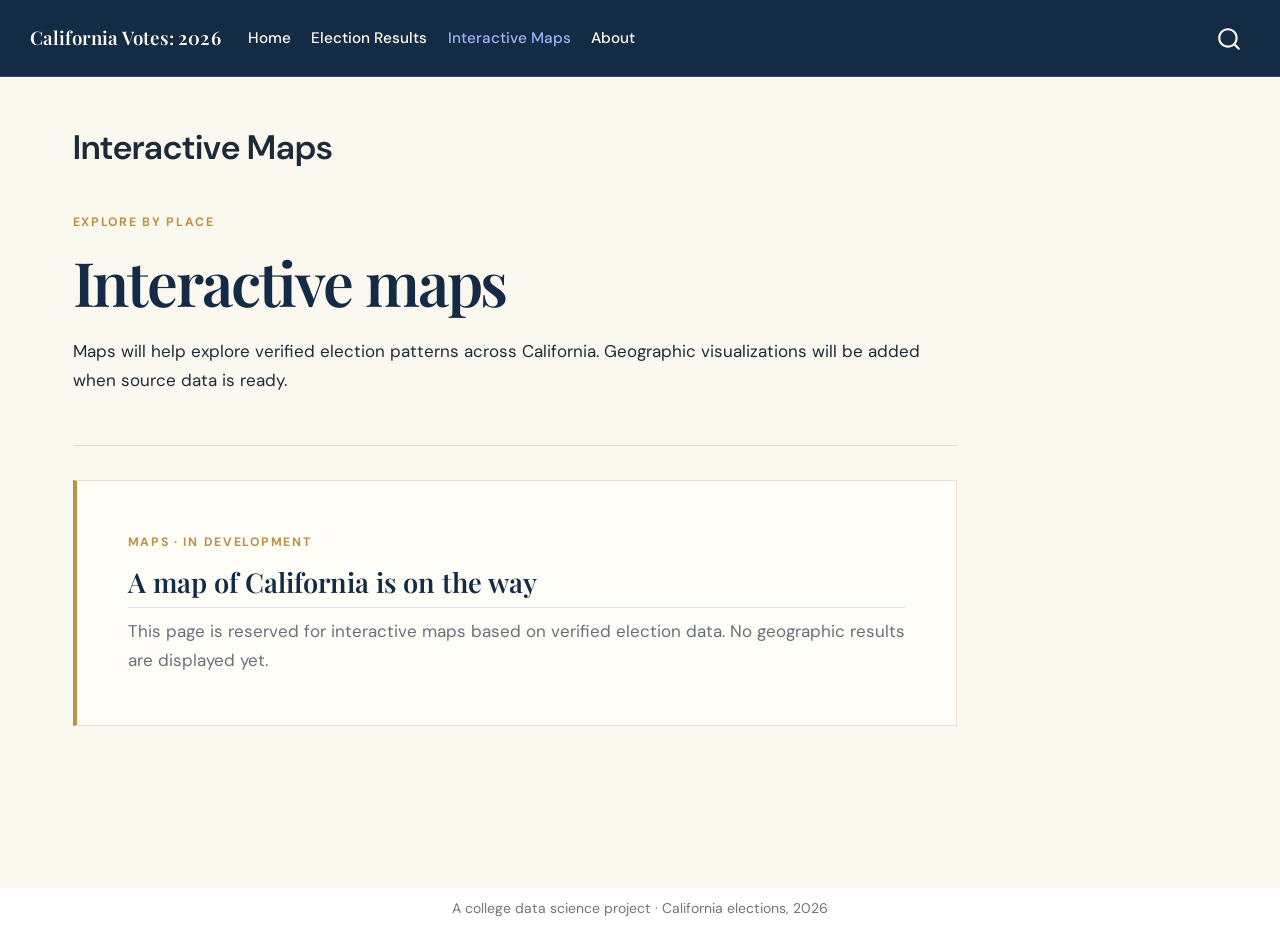
==== docs/maps.html @ 6c7c0edd "Initial California election website" ====
<!DOCTYPE html>
<html xmlns="http://www.w3.org/1999/xhtml" lang="en" xml:lang="en"><head>

<meta charset="utf-8">
<meta name="generator" content="quarto-1.10.19">

<meta name="viewport" content="width=device-width, initial-scale=1.0, user-scalable=yes">


<title>Interactive Maps – California Votes: 2026</title>
<style>
/* Default styles provided by pandoc.
** See https://pandoc.org/MANUAL.html#variables-for-html for config info.
*/
span.smallcaps{font-variant: small-caps;}
div.columns{display: flex; gap: 1.5em;}
div.column{flex: auto;}
@media screen {
div.columns{gap: min(4vw, 1.5em);}
div.column{overflow-x: auto;}
}
div.hanging-indent{margin-left: 1.5em; text-indent: -1.5em;}
ul.task-list{list-style: none;}
ul.task-list li input[type="checkbox"] {
  width: 0.8em;
  margin: 0 0.8em 0.2em -1em; /* quarto-specific, see https://github.com/quarto-dev/quarto-cli/issues/4556 */ 
  vertical-align: middle;
}
</style>


<script src="site_libs/quarto-nav/quarto-nav.js"></script>
<script src="site_libs/quarto-nav/headroom.min.js"></script>
<script src="site_libs/clipboard/clipboard.min.js"></script>
<script src="site_libs/quarto-search/autocomplete.umd.js"></script>
<script src="site_libs/quarto-search/fuse.min.js"></script>
<script src="site_libs/quarto-search/quarto-search.js"></script>
<meta name="quarto:offset" content="./">
<script src="site_libs/quarto-html/quarto.js" type="module"></script>
<script src="site_libs/quarto-html/tabsets/tabsets.js" type="module"></script>
<script src="site_libs/quarto-html/popper.min.js"></script>
<script src="site_libs/quarto-html/tippy.umd.min.js"></script>
<script src="site_libs/quarto-html/anchor.min.js"></script>
<link href="site_libs/quarto-html/tippy.css" rel="stylesheet">
<link href="site_libs/quarto-html/quarto-syntax-highlighting-bf27225e3a48a9273f3daa8f8e829971.css" rel="stylesheet" id="quarto-text-highlighting-styles">
<script src="site_libs/bootstrap/bootstrap.min.js"></script>
<link href="site_libs/bootstrap/bootstrap-icons.css" rel="stylesheet">
<link href="site_libs/bootstrap/bootstrap-df11f0d703fea34175eb49f3376d474b.min.css" rel="stylesheet" append-hash="true" id="quarto-bootstrap" data-mode="light">
<script id="quarto-search-options" type="application/json">{
  "location": "navbar",
  "copy-button": false,
  "collapse-after": 3,
  "panel-placement": "end",
  "type": "overlay",
  "limit": 50,
  "keyboard-shortcut": [
    "f",
    "/",
    "s"
  ],
  "show-item-context": false,
  "language": {
    "search-no-results-text": "No results",
    "search-matching-documents-text": "matching documents",
    "search-copy-link-title": "Copy link to search",
    "search-hide-matches-text": "Hide additional matches",
    "search-more-match-text": "more match in this document",
    "search-more-matches-text": "more matches in this document",
    "search-clear-button-title": "Clear",
    "search-text-placeholder": "",
    "search-detached-cancel-button-title": "Cancel",
    "search-submit-button-title": "Submit",
    "search-label": "Search"
  }
}</script>


<link rel="stylesheet" href="styles.css">
</head>

<body class="nav-fixed quarto-light">

<div id="quarto-search-results"></div>
  <header id="quarto-header" class="headroom fixed-top">
    <nav class="navbar navbar-expand-lg " data-bs-theme="dark">
      <div class="navbar-container container-fluid">
      <div class="navbar-brand-container mx-auto">
    <a class="navbar-brand" href="./index.html">
    <span class="navbar-title">California Votes: 2026</span>
    </a>
  </div>
            <div id="quarto-search" class="" title="Search"></div>
          <button class="navbar-toggler" type="button" data-bs-toggle="collapse" data-bs-target="#navbarCollapse" aria-controls="navbarCollapse" role="menu" aria-expanded="false" aria-label="Toggle navigation" onclick="if (window.quartoToggleHeadroom) { window.quartoToggleHeadroom(); }">
  <span class="navbar-toggler-icon"></span>
</button>
          <div class="collapse navbar-collapse" id="navbarCollapse">
            <ul class="navbar-nav navbar-nav-scroll me-auto">
  <li class="nav-item">
    <a class="nav-link" href="./index.html"> 
<span class="menu-text">Home</span></a>
  </li>  
  <li class="nav-item">
    <a class="nav-link" href="./results.html"> 
<span class="menu-text">Election Results</span></a>
  </li>  
  <li class="nav-item">
    <a class="nav-link active" href="./maps.html" aria-current="page"> 
<span class="menu-text">Interactive Maps</span></a>
  </li>  
  <li class="nav-item">
    <a class="nav-link" href="./about.html"> 
<span class="menu-text">About</span></a>
  </li>  
</ul>
          </div> <!-- /navcollapse -->
            <div class="quarto-navbar-tools">
</div>
      </div> <!-- /container-fluid -->
    </nav>
</header>
<!-- content -->
<div id="quarto-content" class="quarto-container page-columns page-rows-contents page-layout-full page-navbar">
<!-- sidebar -->
<!-- margin-sidebar -->
    
<!-- main -->
<main class="content column-page" id="quarto-document-content">

<header id="title-block-header" class="quarto-title-block default">
<div class="quarto-title">
<h1 class="title">Interactive Maps</h1>
</div>



<div class="quarto-title-meta column-page">

    
  
    
  </div>
  


</header>


<div class="page-intro">
<p class="eyebrow">
EXPLORE BY PLACE
</p>
<section id="interactive-maps" class="level1">
<h1>Interactive maps</h1>
<p>Maps will help explore verified election patterns across California. Geographic visualizations will be added when source data is ready.</p>
</section>
</div>
<div class="empty-state">
<p><span class="empty-state-label">MAPS · IN DEVELOPMENT</span></p>
<section id="a-map-of-california-is-on-the-way" class="level2">
<h2 class="anchored" data-anchor-id="a-map-of-california-is-on-the-way">A map of California is on the way</h2>
<p>This page is reserved for interactive maps based on verified election data. No geographic results are displayed yet.</p>
</section>
</div>



</main> <!-- /main -->
<script id="quarto-html-after-body" type="application/javascript">
  window.document.addEventListener("DOMContentLoaded", function (event) {
    const icon = "";
    const anchorJS = new window.AnchorJS();
    anchorJS.options = {
      placement: 'right',
      icon: icon
    };
    anchorJS.add('.anchored');
    const isCodeAnnotation = (el) => {
      for (const clz of el.classList) {
        if (clz.startsWith('code-annotation-')) {                     
          return true;
        }
      }
      return false;
    }
    const onCopySuccess = function(e) {
      // button target
      const button = e.trigger;
      // don't keep focus
      button.blur();
      // flash "checked"
      button.classList.add('code-copy-button-checked');
      var currentTitle = button.getAttribute("title");
      button.setAttribute("title", "Copied!");
      let tooltip;
      if (window.bootstrap) {
        button.setAttribute("data-bs-toggle", "tooltip");
        button.setAttribute("data-bs-placement", "left");
        button.setAttribute("data-bs-title", "Copied!");
        tooltip = new bootstrap.Tooltip(button, 
          { trigger: "manual", 
            customClass: "code-copy-button-tooltip",
            offset: [0, -8]});
        tooltip.show();    
      }
      setTimeout(function() {
        if (tooltip) {
          tooltip.hide();
          button.removeAttribute("data-bs-title");
          button.removeAttribute("data-bs-toggle");
          button.removeAttribute("data-bs-placement");
        }
        button.setAttribute("title", currentTitle);
        button.classList.remove('code-copy-button-checked');
      }, 1000);
      // clear code selection
      e.clearSelection();
    }
    const getTextToCopy = function(trigger) {
      const outerScaffold = trigger.parentElement.cloneNode(true);
      const codeEl = outerScaffold.querySelector('code');
      for (const childEl of codeEl.children) {
        if (isCodeAnnotation(childEl)) {
          childEl.remove();
        }
      }
      return codeEl.innerText;
    }
    const clipboard = new window.ClipboardJS('.code-copy-button:not([data-in-quarto-modal])', {
      text: getTextToCopy
    });
    clipboard.on('success', onCopySuccess);
    if (window.document.getElementById('quarto-embedded-source-code-modal')) {
      const clipboardModal = new window.ClipboardJS('.code-copy-button[data-in-quarto-modal]', {
        text: getTextToCopy,
        container: window.document.getElementById('quarto-embedded-source-code-modal')
      });
      clipboardModal.on('success', onCopySuccess);
    }
      var localhostRegex = new RegExp(/^(?:http|https):\/\/localhost\:?[0-9]*\//);
      var mailtoRegex = new RegExp(/^mailto:/);
        var filterRegex = new RegExp("https:\/\/kaitlinpowell71\.github\.io\/elections-california-2026\/");
      var isInternal = (href) => {
          return filterRegex.test(href) || localhostRegex.test(href) || mailtoRegex.test(href);
      }
      // Inspect non-navigation links and adorn them if external
     var links = window.document.querySelectorAll('a[href]:not(.nav-link):not(.navbar-brand):not(.toc-action):not(.sidebar-link):not(.sidebar-item-toggle):not(.pagination-link):not(.no-external):not([aria-hidden]):not(.dropdown-item):not(.quarto-navigation-tool):not(.about-link)');
      for (var i=0; i<links.length; i++) {
        const link = links[i];
        if (!isInternal(link.href)) {
          // undo the damage that might have been done by quarto-nav.js in the case of
          // links that we want to consider external
          if (link.dataset.originalHref !== undefined) {
            link.href = link.dataset.originalHref;
          }
        }
      }
    function tippyHover(el, contentFn, onTriggerFn, onUntriggerFn) {
      const config = {
        allowHTML: true,
        maxWidth: 500,
        delay: 100,
        arrow: false,
        appendTo: function(el) {
            return el.parentElement;
        },
        interactive: true,
        interactiveBorder: 10,
        theme: 'quarto',
        placement: 'bottom-start',
      };
      if (contentFn) {
        config.content = contentFn;
      }
      if (onTriggerFn) {
        config.onTrigger = onTriggerFn;
      }
      if (onUntriggerFn) {
        config.onUntrigger = onUntriggerFn;
      }
      window.tippy(el, config); 
    }
    const noterefs = window.document.querySelectorAll('a[role="doc-noteref"]');
    for (var i=0; i<noterefs.length; i++) {
      const ref = noterefs[i];
      tippyHover(ref, function() {
        // use id or data attribute instead here
        let href = ref.getAttribute('data-footnote-href') || ref.getAttribute('href');
        try { href = new URL(href).hash; } catch {}
        const id = href.replace(/^#\/?/, "");
        const note = window.document.getElementById(id);
        if (note) {
          return note.innerHTML;
        } else {
          return "";
        }
      });
    }
    const xrefs = window.document.querySelectorAll('a.quarto-xref');
    const processXRef = (id, note) => {
      // Strip column container classes
      const stripColumnClz = (el) => {
        el.classList.remove("page-full", "page-columns");
        if (el.children) {
          for (const child of el.children) {
            stripColumnClz(child);
          }
        }
      }
      stripColumnClz(note)
      if (id === null || id.startsWith('sec-')) {
        // Special case sections, only their first couple elements
        const container = document.createElement("div");
        if (note.children && note.children.length > 2) {
          container.appendChild(note.children[0].cloneNode(true));
          for (let i = 1; i < note.children.length; i++) {
            const child = note.children[i];
            if (child.tagName === "P" && child.innerText === "") {
              continue;
            } else {
              container.appendChild(child.cloneNode(true));
              break;
            }
          }
          if (window.Quarto?.typesetMath) {
            window.Quarto.typesetMath(container);
          }
          return container.innerHTML
        } else {
          if (window.Quarto?.typesetMath) {
            window.Quarto.typesetMath(note);
          }
          return note.innerHTML;
        }
      } else {
        // Remove any anchor links if they are present
        const anchorLink = note.querySelector('a.anchorjs-link');
        if (anchorLink) {
          anchorLink.remove();
        }
        if (window.Quarto?.typesetMath) {
          window.Quarto.typesetMath(note);
        }
        if (note.classList.contains("callout")) {
          return note.outerHTML;
        } else {
          return note.innerHTML;
        }
      }
    }
    for (var i=0; i<xrefs.length; i++) {
      const xref = xrefs[i];
      tippyHover(xref, undefined, function(instance) {
        instance.disable();
        let url = xref.getAttribute('href');
        let hash = undefined; 
        if (url.startsWith('#')) {
          hash = url;
        } else {
          try { hash = new URL(url).hash; } catch {}
        }
        if (hash) {
          const id = hash.replace(/^#\/?/, "");
          const note = window.document.getElementById(id);
          if (note !== null) {
            try {
              const html = processXRef(id, note.cloneNode(true));
              instance.setContent(html);
            } finally {
              instance.enable();
              instance.show();
            }
          } else {
            // See if we can fetch this
            fetch(url.split('#')[0])
            .then(res => res.text())
            .then(html => {
              const parser = new DOMParser();
              const htmlDoc = parser.parseFromString(html, "text/html");
              const note = htmlDoc.getElementById(id);
              if (note !== null) {
                const html = processXRef(id, note);
                instance.setContent(html);
              } 
            }).finally(() => {
              instance.enable();
              instance.show();
            });
          }
        } else {
          // See if we can fetch a full url (with no hash to target)
          // This is a special case and we should probably do some content thinning / targeting
          fetch(url)
          .then(res => res.text())
          .then(html => {
            const parser = new DOMParser();
            const htmlDoc = parser.parseFromString(html, "text/html");
            const note = htmlDoc.querySelector('main.content');
            if (note !== null) {
              // This should only happen for chapter cross references
              // (since there is no id in the URL)
              // remove the first header
              if (note.children.length > 0 && note.children[0].tagName === "HEADER") {
                note.children[0].remove();
              }
              const html = processXRef(null, note);
              instance.setContent(html);
            } 
          }).finally(() => {
            instance.enable();
            instance.show();
          });
        }
      }, function(instance) {
      });
    }
        let selectedAnnoteEl;
        const selectorForAnnotation = ( cell, annotation) => {
          let cellAttr = 'data-code-cell="' + cell + '"';
          let lineAttr = 'data-code-annotation="' +  annotation + '"';
          const selector = 'span[' + cellAttr + '][' + lineAttr + ']';
          return selector;
        }
        const selectCodeLines = (annoteEl) => {
          const doc = window.document;
          const targetCell = annoteEl.getAttribute("data-target-cell");
          const targetAnnotation = annoteEl.getAttribute("data-target-annotation");
          const annoteSpan = window.document.querySelector(selectorForAnnotation(targetCell, targetAnnotation));
          const lines = annoteSpan.getAttribute("data-code-lines").split(",");
          const lineIds = lines.map((line) => {
            return targetCell + "-" + line;
          })
          let top = null;
          let height = null;
          let parent = null;
          if (lineIds.length > 0) {
              //compute the position of the single el (top and bottom and make a div)
              const el = window.document.getElementById(lineIds[0]);
              top = el.offsetTop;
              height = el.offsetHeight;
              parent = el.parentElement.parentElement;
            if (lineIds.length > 1) {
              const lastEl = window.document.getElementById(lineIds[lineIds.length - 1]);
              const bottom = lastEl.offsetTop + lastEl.offsetHeight;
              height = bottom - top;
            }
            if (top !== null && height !== null && parent !== null) {
              // cook up a div (if necessary) and position it 
              let div = window.document.getElementById("code-annotation-line-highlight");
              if (div === null) {
                div = window.document.createElement("div");
                div.setAttribute("id", "code-annotation-line-highlight");
                div.style.position = 'absolute';
                parent.appendChild(div);
              }
              div.style.top = top - 2 + "px";
              div.style.height = height + 4 + "px";
              div.style.left = 0;
              let gutterDiv = window.document.getElementById("code-annotation-line-highlight-gutter");
              if (gutterDiv === null) {
                gutterDiv = window.document.createElement("div");
                gutterDiv.setAttribute("id", "code-annotation-line-highlight-gutter");
                gutterDiv.style.position = 'absolute';
                const codeCell = window.document.getElementById(targetCell);
                const gutter = codeCell.querySelector('.code-annotation-gutter');
                gutter.appendChild(gutterDiv);
              }
              gutterDiv.style.top = top - 2 + "px";
              gutterDiv.style.height = height + 4 + "px";
            }
            selectedAnnoteEl = annoteEl;
          }
        };
        const unselectCodeLines = () => {
          const elementsIds = ["code-annotation-line-highlight", "code-annotation-line-highlight-gutter"];
          elementsIds.forEach((elId) => {
            const div = window.document.getElementById(elId);
            if (div) {
              div.remove();
            }
          });
          selectedAnnoteEl = undefined;
        };
          // Handle positioning of the toggle
      window.addEventListener(
        "resize",
        throttle(() => {
          elRect = undefined;
          if (selectedAnnoteEl) {
            selectCodeLines(selectedAnnoteEl);
          }
        }, 10)
      );
      function throttle(fn, ms) {
      let throttle = false;
      let timer;
        return (...args) => {
          if(!throttle) { // first call gets through
              fn.apply(this, args);
              throttle = true;
          } else { // all the others get throttled
              if(timer) clearTimeout(timer); // cancel #2
              timer = setTimeout(() => {
                fn.apply(this, args);
                timer = throttle = false;
              }, ms);
          }
        };
      }
        // Attach click handler to the DT
        const annoteDls = window.document.querySelectorAll('dt[data-target-cell]');
        for (const annoteDlNode of annoteDls) {
          annoteDlNode.addEventListener('click', (event) => {
            const clickedEl = event.target;
            if (clickedEl !== selectedAnnoteEl) {
              unselectCodeLines();
              const activeEl = window.document.querySelector('dt[data-target-cell].code-annotation-active');
              if (activeEl) {
                activeEl.classList.remove('code-annotation-active');
              }
              selectCodeLines(clickedEl);
              clickedEl.classList.add('code-annotation-active');
            } else {
              // Unselect the line
              unselectCodeLines();
              clickedEl.classList.remove('code-annotation-active');
            }
          });
        }
    const findCites = (el) => {
      const parentEl = el.parentElement;
      if (parentEl) {
        const cites = parentEl.dataset.cites;
        if (cites) {
          return {
            el,
            cites: cites.split(' ')
          };
        } else {
          return findCites(el.parentElement)
        }
      } else {
        return undefined;
      }
    };
    var bibliorefs = window.document.querySelectorAll('a[role="doc-biblioref"]');
    for (var i=0; i<bibliorefs.length; i++) {
      const ref = bibliorefs[i];
      const citeInfo = findCites(ref);
      if (citeInfo) {
        tippyHover(citeInfo.el, function() {
          var popup = window.document.createElement('div');
          citeInfo.cites.forEach(function(cite) {
            var citeDiv = window.document.createElement('div');
            citeDiv.classList.add('hanging-indent');
            citeDiv.classList.add('csl-entry');
            var biblioDiv = window.document.getElementById('ref-' + cite);
            if (biblioDiv) {
              citeDiv.innerHTML = biblioDiv.innerHTML;
            }
            popup.appendChild(citeDiv);
          });
          return popup.innerHTML;
        });
      }
    }
  });
  </script>
</div> <!-- /content -->
<footer class="footer">
  <div class="nav-footer">
    <div class="nav-footer-left">
      &nbsp;
    </div>   
    <div class="nav-footer-center">
<p>A college data science project · California elections, 2026</p>
</div>
    <div class="nav-footer-right">
      &nbsp;
    </div>
  </div>
</footer>




</body></html>
---- docs/site_libs/quarto-html/tippy.css ----
.tippy-box[data-animation=fade][data-state=hidden]{opacity:0}[data-tippy-root]{max-width:calc(100vw - 10px)}.tippy-box{position:relative;background-color:#333;color:#fff;border-radius:4px;font-size:14px;line-height:1.4;white-space:normal;outline:0;transition-property:transform,visibility,opacity}.tippy-box[data-placement^=top]>.tippy-arrow{bottom:0}.tippy-box[data-placement^=top]>.tippy-arrow:before{bottom:-7px;left:0;border-width:8px 8px 0;border-top-color:initial;transform-origin:center top}.tippy-box[data-placement^=bottom]>.tippy-arrow{top:0}.tippy-box[data-placement^=bottom]>.tippy-arrow:before{top:-7px;left:0;border-width:0 8px 8px;border-bottom-color:initial;transform-origin:center bottom}.tippy-box[data-placement^=left]>.tippy-arrow{right:0}.tippy-box[data-placement^=left]>.tippy-arrow:before{border-width:8px 0 8px 8px;border-left-color:initial;right:-7px;transform-origin:center left}.tippy-box[data-placement^=right]>.tippy-arrow{left:0}.tippy-box[data-placement^=right]>.tippy-arrow:before{left:-7px;border-width:8px 8px 8px 0;border-right-color:initial;transform-origin:center right}.tippy-box[data-inertia][data-state=visible]{transition-timing-function:cubic-bezier(.54,1.5,.38,1.11)}.tippy-arrow{width:16px;height:16px;color:#333}.tippy-arrow:before{content:"";position:absolute;border-color:transparent;border-style:solid}.tippy-content{position:relative;padding:5px 9px;z-index:1}
---- docs/site_libs/quarto-html/quarto-syntax-highlighting-bf27225e3a48a9273f3daa8f8e829971.css ----
/* quarto syntax highlight colors */
:root {
  --quarto-hl-ot-color: #003B4F;
  --quarto-hl-at-color: #657422;
  --quarto-hl-ss-color: #20794D;
  --quarto-hl-an-color: #5E5E5E;
  --quarto-hl-fu-color: #4758AB;
  --quarto-hl-st-color: #20794D;
  --quarto-hl-cf-color: #003B4F;
  --quarto-hl-op-color: #5E5E5E;
  --quarto-hl-er-color: #AD0000;
  --quarto-hl-bn-color: #AD0000;
  --quarto-hl-al-color: #AD0000;
  --quarto-hl-va-color: #111111;
  --quarto-hl-bu-color: inherit;
  --quarto-hl-ex-color: inherit;
  --quarto-hl-pp-color: #AD0000;
  --quarto-hl-in-color: #5E5E5E;
  --quarto-hl-vs-color: #20794D;
  --quarto-hl-wa-color: #5E5E5E;
  --quarto-hl-do-color: #5E5E5E;
  --quarto-hl-im-color: #00769E;
  --quarto-hl-ch-color: #20794D;
  --quarto-hl-dt-color: #AD0000;
  --quarto-hl-fl-color: #AD0000;
  --quarto-hl-co-color: #5E5E5E;
  --quarto-hl-cv-color: #5E5E5E;
  --quarto-hl-cn-color: #8f5902;
  --quarto-hl-sc-color: #5E5E5E;
  --quarto-hl-dv-color: #AD0000;
  --quarto-hl-kw-color: #003B4F;
}

/* other quarto variables */
:root {
  --quarto-font-monospace: SFMono-Regular, Menlo, Monaco, Consolas, "Liberation Mono", "Courier New", monospace;
}

/* syntax highlight based on Pandoc's rules */
pre > code.sourceCode > span {
  color: #003B4F;
}

code.sourceCode > span {
  color: #003B4F;
}

div.sourceCode,
div.sourceCode pre.sourceCode {
  color: #003B4F;
}

/* Normal */
code span {
  color: #003B4F;
}

/* Alert */
code span.al {
  color: #AD0000;
  font-style: inherit;
}

/* Annotation */
code span.an {
  color: #5E5E5E;
  font-style: inherit;
}

/* Attribute */
code span.at {
  color: #657422;
  font-style: inherit;
}

/* BaseN */
code span.bn {
  color: #AD0000;
  font-style: inherit;
}

/* BuiltIn */
code span.bu {
  font-style: inherit;
}

/* ControlFlow */
code span.cf {
  color: #003B4F;
  font-weight: bold;
  font-style: inherit;
}

/* Char */
code span.ch {
  color: #20794D;
  font-style: inherit;
}

/* Constant */
code span.cn {
  color: #8f5902;
  font-style: inherit;
}

/* Comment */
code span.co {
  color: #5E5E5E;
  font-style: inherit;
}

/* CommentVar */
code span.cv {
  color: #5E5E5E;
  font-style: italic;
}

/* Documentation */
code span.do {
  color: #5E5E5E;
  font-style: italic;
}

/* DataType */
code span.dt {
  color: #AD0000;
  font-style: inherit;
}

/* DecVal */
code span.dv {
  color: #AD0000;
  font-style: inherit;
}

/* Error */
code span.er {
  color: #AD0000;
  font-style: inherit;
}

/* Extension */
code span.ex {
  font-style: inherit;
}

/* Float */
code span.fl {
  color: #AD0000;
  font-style: inherit;
}

/* Function */
code span.fu {
  color: #4758AB;
  font-style: inherit;
}

/* Import */
code span.im {
  color: #00769E;
  font-style: inherit;
}

/* Information */
code span.in {
  color: #5E5E5E;
  font-style: inherit;
}

/* Keyword */
code span.kw {
  color: #003B4F;
  font-weight: bold;
  font-style: inherit;
}

/* Operator */
code span.op {
  color: #5E5E5E;
  font-style: inherit;
}

/* Other */
code span.ot {
  color: #003B4F;
  font-style: inherit;
}

/* Preprocessor */
code span.pp {
  color: #AD0000;
  font-style: inherit;
}

/* SpecialChar */
code span.sc {
  color: #5E5E5E;
  font-style: inherit;
}

/* SpecialString */
code span.ss {
  color: #20794D;
  font-style: inherit;
}

/* String */
code span.st {
  color: #20794D;
  font-style: inherit;
}

/* Variable */
code span.va {
  color: #111111;
  font-style: inherit;
}

/* VerbatimString */
code span.vs {
  color: #20794D;
  font-style: inherit;
}

/* Warning */
code span.wa {
  color: #5E5E5E;
  font-style: italic;
}

.prevent-inlining {
  content: "</";
}

/*# sourceMappingURL=8be38f48d34c45af72792cbd699585e7.css.map */
---- docs/styles.css ----
@import url("https://fonts.googleapis.com/css2?family=DM+Sans:wght@400;500;600;700&family=Playfair+Display:wght@500;600;700&display=swap");

:root {
  --navy: #142b45;
  --navy-soft: #29445f;
  --cream: #fbf8f0;
  --paper: #fffdf8;
  --gold: #bd9144;
  --gold-light: #ead9b5;
  --ink: #1d2b38;
  --muted: #66717a;
  --line: #e7e0d2;
}

body {
  background: var(--cream);
  color: var(--ink);
  font-family: "DM Sans", sans-serif;
  font-size: 1rem;
  line-height: 1.7;
}

#quarto-header .navbar {
  border-bottom: 1px solid rgb(255 255 255 / 12%);
  box-shadow: none;
  min-height: 4.5rem;
}

.navbar-brand {
  font-family: "Playfair Display", Georgia, serif;
  font-size: 1.1rem;
  font-weight: 600;
  letter-spacing: 0.01em;
}

.navbar .nav-link {
  font-size: 0.9rem;
  font-weight: 500;
}

.navbar .nav-link:hover,
.navbar .nav-link:focus {
  color: var(--gold-light);
}

#quarto-content {
  padding-top: 1.25rem;
}

.hero-panel {
  align-items: center;
  background:
    radial-gradient(ellipse at 82% 18%, rgb(189 145 68 / 16%), transparent 32%),
    linear-gradient(125deg, #142b45 0%, #1d3b59 68%, #29445f 100%);
  border-radius: 0.35rem;
  color: var(--paper);
  display: grid;
  gap: 3rem;
  grid-template-columns: minmax(0, 1fr) 15rem;
  margin: 1rem 0 4.25rem;
  min-height: 24rem;
  overflow: hidden;
  padding: clamp(2rem, 7vw, 5.5rem);
  position: relative;
}

.hero-panel::after {
  border: 1px solid rgb(234 217 181 / 20%);
  border-radius: 50%;
  content: "";
  height: 25rem;
  position: absolute;
  right: -9rem;
  top: -13rem;
  width: 25rem;
}

.hero-copy,
.hero-note {
  position: relative;
  z-index: 1;
}

.hero-copy {
  max-width: 46rem;
}

.eyebrow,
.card-kicker,
.empty-state-label {
  color: var(--gold);
  font-size: 0.72rem;
  font-weight: 700;
  letter-spacing: 0.14em;
  margin: 0 0 1rem;
}

.hero-panel .eyebrow {
  color: var(--gold-light);
}

.hero-copy h1,
.page-intro h1 {
  font-family: "Playfair Display", Georgia, serif;
  font-size: clamp(2.6rem, 6vw, 4.5rem);
  font-weight: 600;
  letter-spacing: -0.035em;
  line-height: 1.08;
  margin: 0 0 1.25rem;
}

.hero-copy > p:not(.eyebrow) {
  color: rgb(255 253 248 / 82%);
  font-size: 1.08rem;
  max-width: 40rem;
}

.button-primary {
  background: var(--gold);
  border: 1px solid var(--gold);
  border-radius: 0.2rem;
  color: #172a3d;
  display: inline-flex;
  font-size: 0.9rem;
  font-weight: 700;
  gap: 0.75rem;
  margin-top: 1rem;
  padding: 0.75rem 1rem;
  text-decoration: none;
  transition: background-color 160ms ease, transform 160ms ease;
}

.button-primary:hover,
.button-primary:focus {
  background: var(--gold-light);
  border-color: var(--gold-light);
  color: #172a3d;
  transform: translateY(-1px);
}

.hero-note {
  align-self: end;
  border-left: 1px solid rgb(234 217 181 / 55%);
  color: rgb(255 253 248 / 78%);
  font-size: 0.88rem;
  padding: 0 0 0 1.2rem;
}

.hero-note p {
  margin: 0;
}

.hero-note strong {
  color: var(--paper);
}

.note-mark {
  color: var(--gold-light);
  display: block;
  font-family: "Playfair Display", Georgia, serif;
  font-size: 2rem;
  line-height: 1;
  margin-bottom: 0.85rem;
}

h2,
h3 {
  color: var(--navy);
}

#quarto-content h2 {
  font-family: "Playfair Display", Georgia, serif;
  font-size: clamp(1.7rem, 3vw, 2.2rem);
  font-weight: 600;
  margin-bottom: 1.5rem;
}

.feature-grid {
  display: grid;
  gap: 1rem;
  grid-template-columns: repeat(3, minmax(0, 1fr));
  margin-bottom: 3.5rem;
}

.feature-card {
  background: var(--paper);
  border: 1px solid var(--line);
  border-top: 3px solid var(--gold);
  min-height: 15rem;
  padding: 1.5rem;
  transition: box-shadow 160ms ease, transform 160ms ease;
}

.feature-card:hover {
  box-shadow: 0 0.7rem 1.8rem rgb(20 43 69 / 8%);
  transform: translateY(-2px);
}

.feature-card .card-kicker {
  color: var(--muted);
  display: block;
  font-size: 0.65rem;
  margin-bottom: 1.1rem;
}

.feature-card h3 {
  font-family: "Playfair Display", Georgia, serif;
  font-size: 1.45rem;
  margin: 0 0 0.65rem;
}

.feature-card p {
  color: var(--muted);
  font-size: 0.92rem;
}

.feature-card a {
  color: var(--navy);
  font-size: 0.88rem;
  font-weight: 700;
  text-decoration-color: var(--gold);
  text-underline-offset: 0.2rem;
}

.closing-note {
  align-items: center;
  border-top: 1px solid var(--line);
  color: var(--muted);
  display: flex;
  gap: 1rem;
  margin-bottom: 2rem;
  padding-top: 1.25rem;
}

.closing-note p {
  font-size: 0.9rem;
  margin: 0;
}

.closing-note strong {
  color: var(--navy);
}

.closing-rule {
  background: var(--gold);
  flex: 0 0 2.5rem;
  height: 2px;
}

.page-intro {
  border-bottom: 1px solid var(--line);
  margin: 2.5rem 0 2rem;
  max-width: 52rem;
  padding-bottom: 2rem;
}

.page-intro h1 {
  color: var(--navy);
  font-size: clamp(2.5rem, 5vw, 3.6rem);
}

.page-intro > p:last-child {
  color: var(--muted);
  font-size: 1.05rem;
  max-width: 46rem;
}

.empty-state {
  background: var(--paper);
  border: 1px solid var(--line);
  border-left: 4px solid var(--gold);
  margin: 2rem 0 5rem;
  max-width: 52rem;
  padding: clamp(1.5rem, 5vw, 3rem);
}

.empty-state .empty-state-label {
  display: block;
  margin-bottom: 0.75rem;
}

.empty-state h2 {
  font-size: 1.6rem !important;
  margin: 0 0 0.5rem !important;
}

.empty-state p {
  color: var(--muted);
  margin: 0;
}

#quarto-footer {
  background: var(--navy);
  color: rgb(255 253 248 / 75%);
  font-size: 0.82rem;
  margin-top: 3rem;
}

@media (max-width: 767px) {
  .hero-panel {
    gap: 2rem;
    grid-template-columns: 1fr;
    margin-bottom: 3rem;
  }

  .hero-note {
    align-self: auto;
    max-width: 22rem;
  }

  .feature-grid {
    grid-template-columns: 1fr;
  }

  .feature-card {
    min-height: 0;
  }
}

@media (prefers-reduced-motion: reduce) {
  *,
  *::before,
  *::after {
    scroll-behavior: auto !important;
    transition-duration: 0.01ms !important;
  }
}
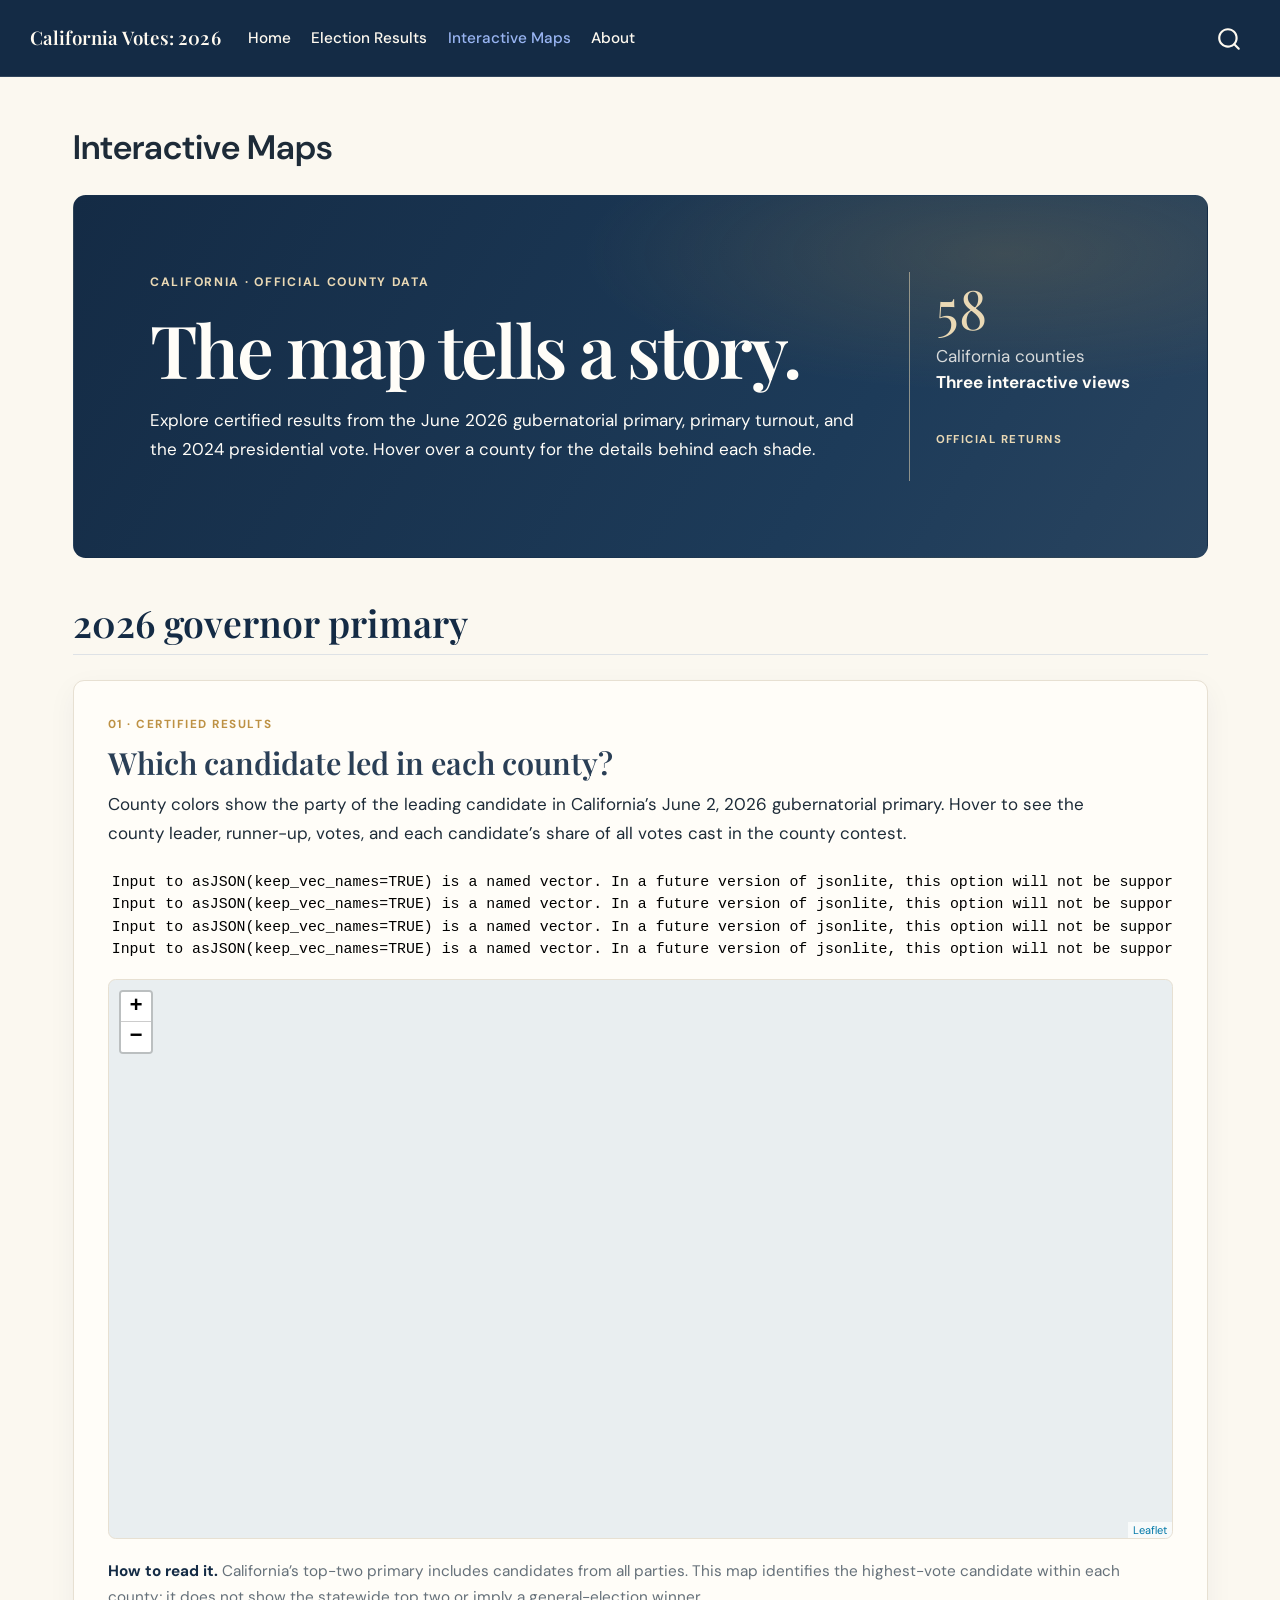
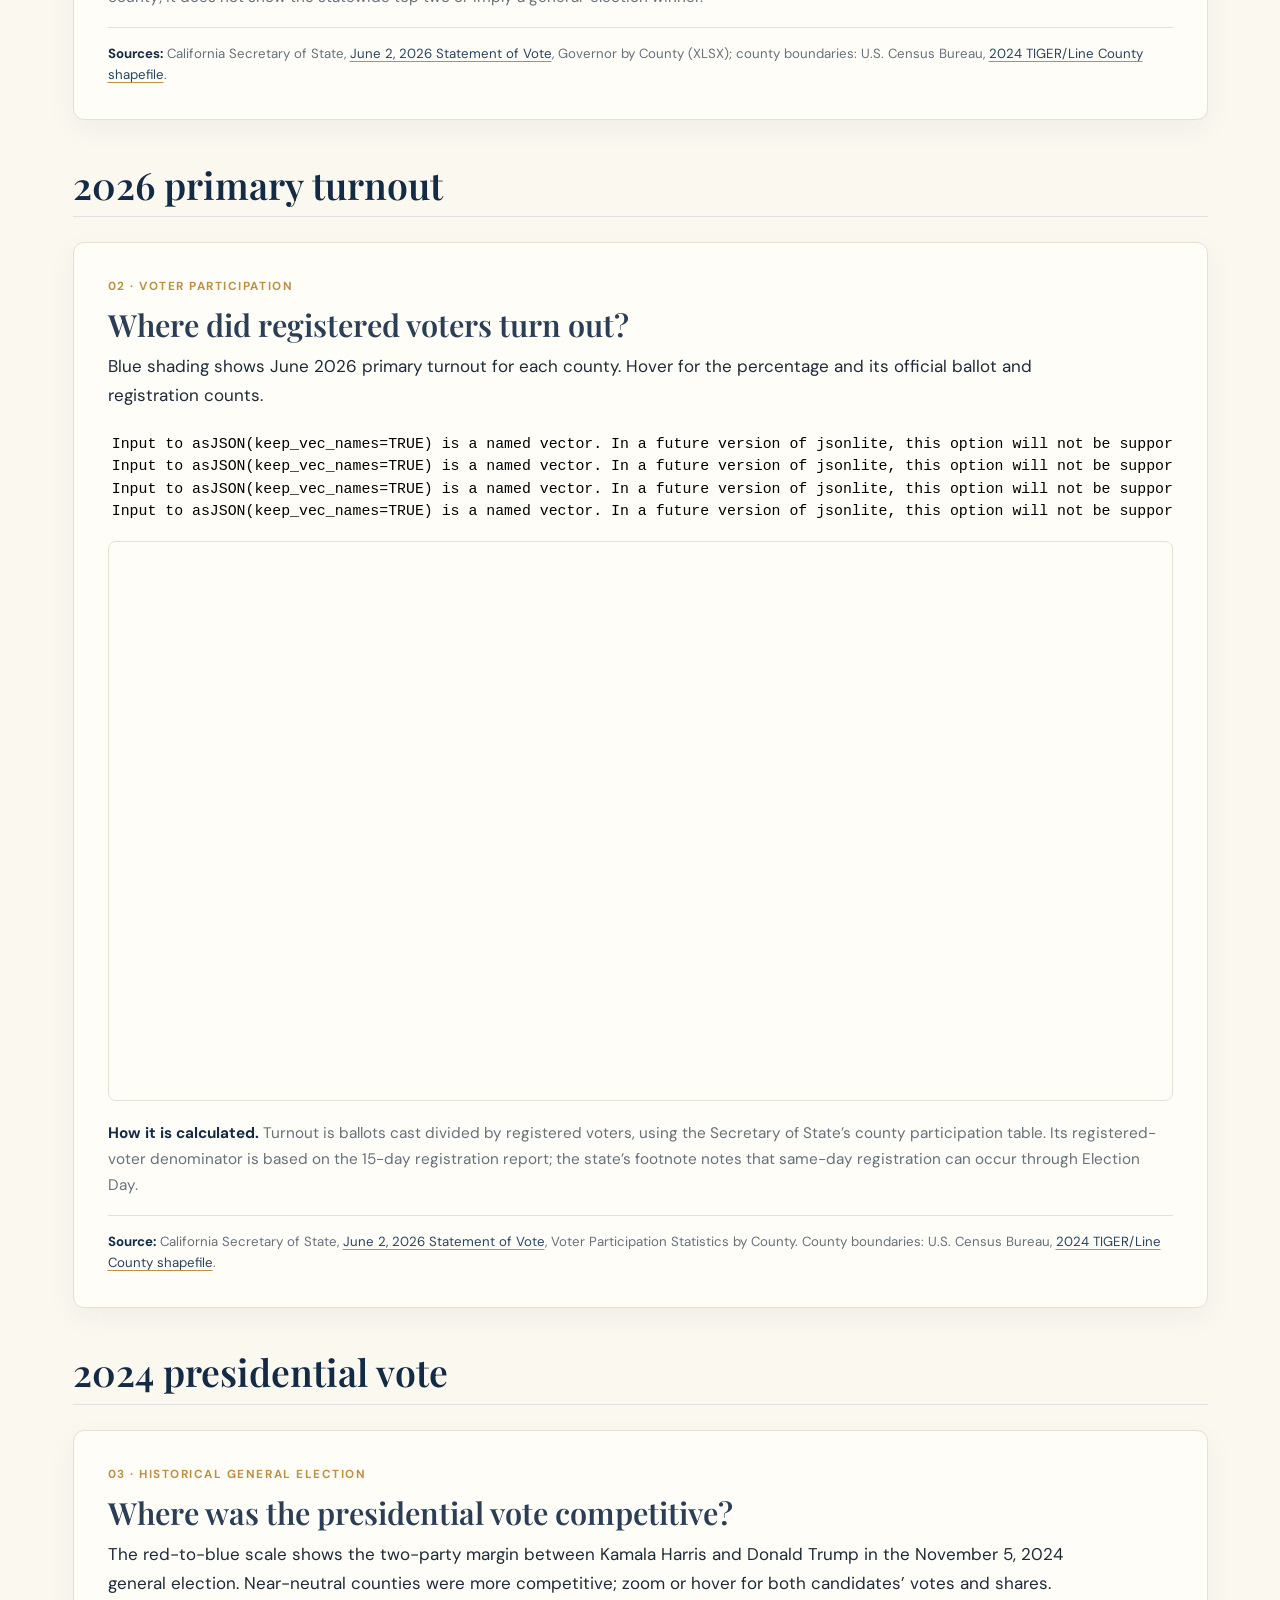
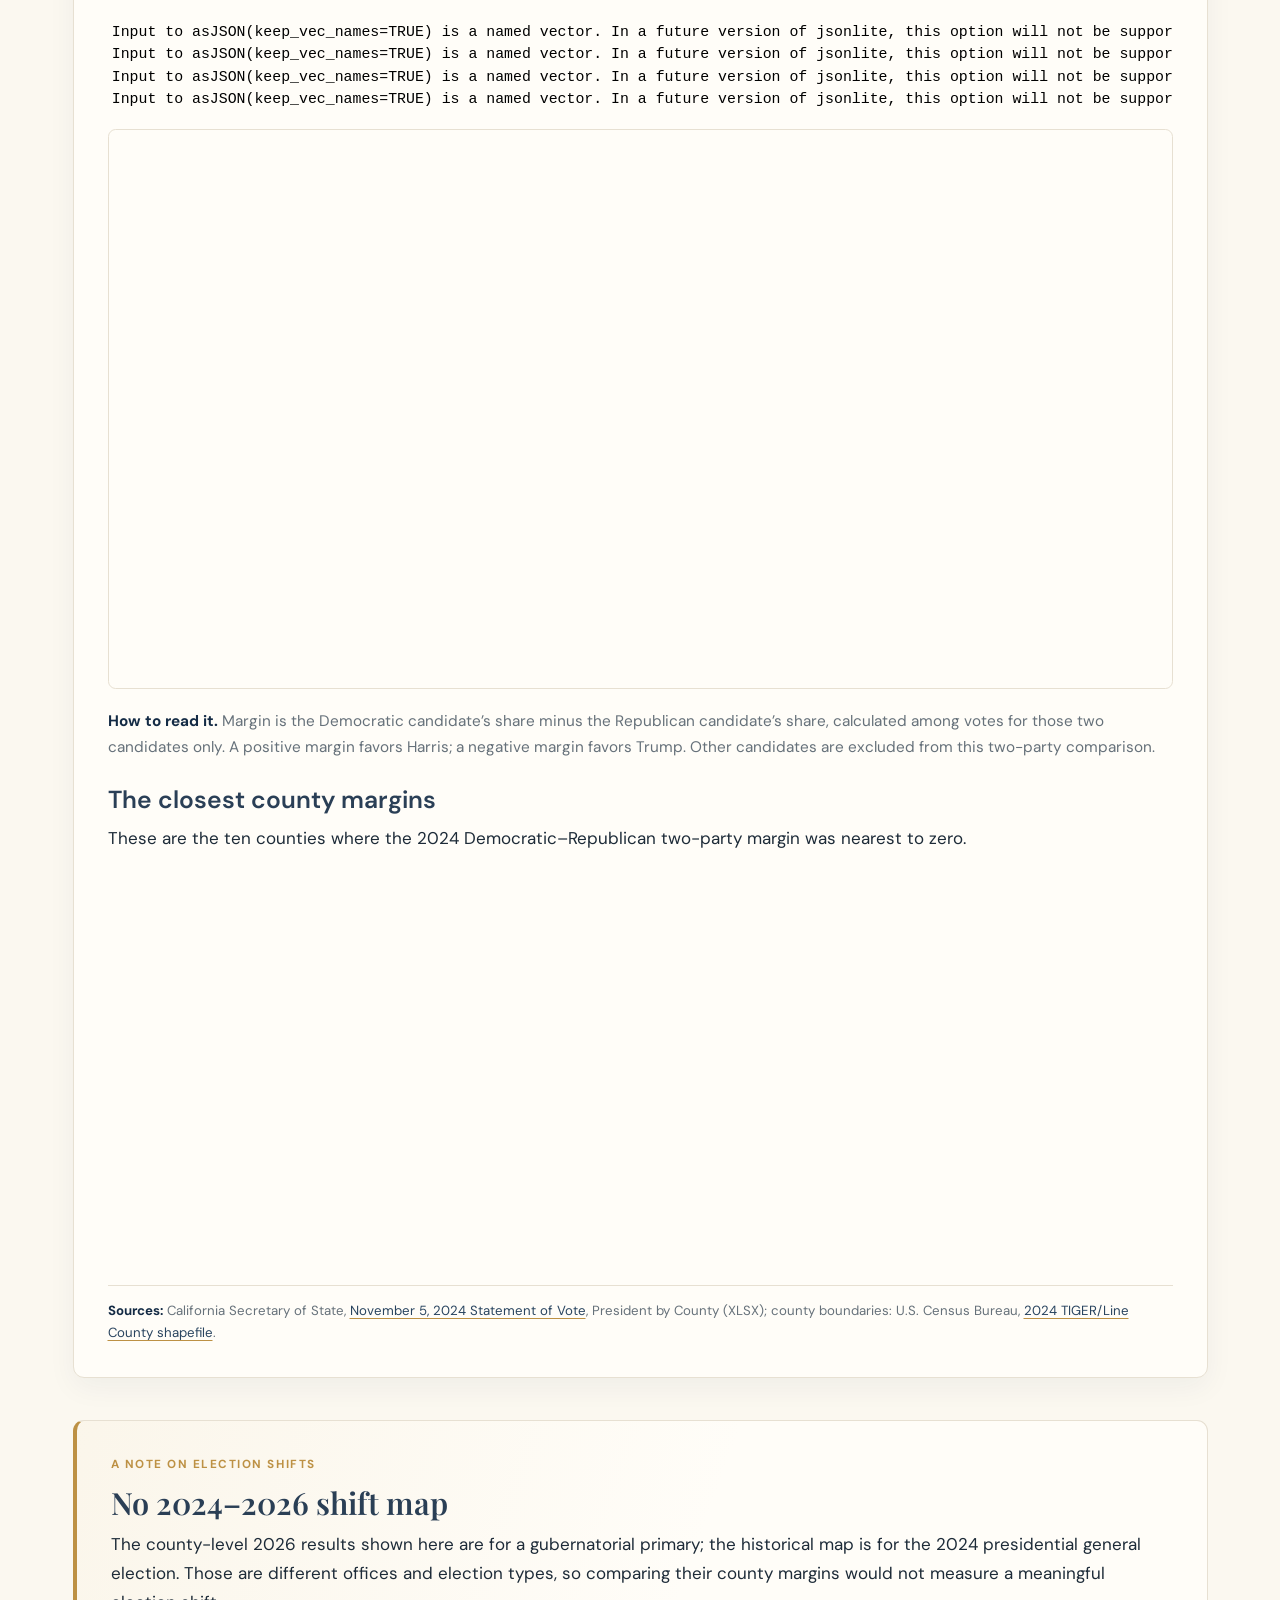
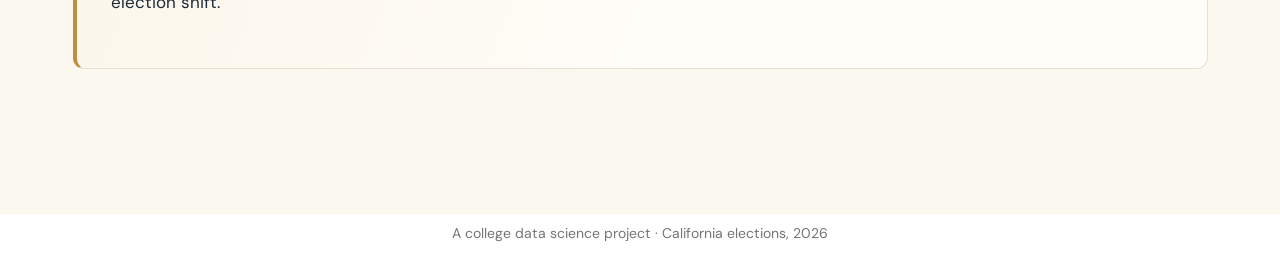
==== commit 0699a2d2: "Add interactive California election maps and voter data" ====
--- a/docs/maps.html
+++ b/docs/maps.html
@@ -73,6 +73,24 @@
     "search-label": "Search"
   }
 }</script>
+<link href="site_libs/htmltools-fill-0.5.9/fill.css" rel="stylesheet">
+<script src="site_libs/htmlwidgets-1.6.4/htmlwidgets.js"></script>
+<script src="site_libs/jquery-3.6.0/jquery-3.6.0.min.js"></script>
+<link href="site_libs/leaflet-1.3.1/leaflet.css" rel="stylesheet">
+<script src="site_libs/leaflet-1.3.1/leaflet.js"></script>
+<link href="site_libs/leafletfix-1.0.0/leafletfix.css" rel="stylesheet">
+<script src="site_libs/proj4-2.6.2/proj4.min.js"></script>
+<script src="site_libs/Proj4Leaflet-1.0.1/proj4leaflet.js"></script>
+<link href="site_libs/rstudio_leaflet-1.3.1/rstudio_leaflet.css" rel="stylesheet">
+<script src="site_libs/leaflet-binding-2.2.3/leaflet.js"></script>
+<script src="site_libs/leaflet-providers-3.0.0/leaflet-providers.js"></script>
+<script src="site_libs/leaflet-providers-plugin-2.2.3/leaflet-providers-plugin.js"></script>
+<script src="site_libs/plotly-binding-4.12.1/plotly.js"></script>
+<script src="site_libs/typedarray-0.1/typedarray.min.js"></script>
+<link href="site_libs/crosstalk-1.2.2/css/crosstalk.min.css" rel="stylesheet">
+<script src="site_libs/crosstalk-1.2.2/js/crosstalk.min.js"></script>
+<link href="site_libs/plotly-htmlwidgets-css-2.25.2/plotly-htmlwidgets.css" rel="stylesheet">
+<script src="site_libs/plotly-main-2.25.2/plotly-latest.min.js"></script>
 
 
 <link rel="stylesheet" href="styles.css">
@@ -145,20 +163,139 @@
 </header>
 
 
-<div class="page-intro">
+<div class="maps-page">
+<div class="maps-hero">
+<div class="maps-hero-copy">
 <p class="eyebrow">
-EXPLORE BY PLACE
-</p>
-<section id="interactive-maps" class="level1">
-<h1>Interactive maps</h1>
-<p>Maps will help explore verified election patterns across California. Geographic visualizations will be added when source data is ready.</p>
-</section>
-</div>
-<div class="empty-state">
-<p><span class="empty-state-label">MAPS · IN DEVELOPMENT</span></p>
-<section id="a-map-of-california-is-on-the-way" class="level2">
-<h2 class="anchored" data-anchor-id="a-map-of-california-is-on-the-way">A map of California is on the way</h2>
-<p>This page is reserved for interactive maps based on verified election data. No geographic results are displayed yet.</p>
+CALIFORNIA · OFFICIAL COUNTY DATA
+</p>
+<section id="the-map-tells-a-story." class="level1">
+<h1>The map tells a story.</h1>
+<p>Explore certified results from the June 2026 gubernatorial primary, primary turnout, and the 2024 presidential vote. Hover over a county for the details behind each shade.</p>
+</section>
+</div>
+<div class="maps-hero-note">
+<span class="maps-hero-number">58</span>
+<p>
+California counties<br><strong>Three interactive views</strong>
+</p>
+<p><span class="maps-data-tag">OFFICIAL RETURNS</span></p>
+</div>
+</div>
+<section id="governor-primary" class="level2">
+<h2 class="anchored" data-anchor-id="governor-primary">2026 governor primary</h2>
+<div class="map-card">
+<div class="map-card-heading">
+<p class="map-kicker">
+01 · CERTIFIED RESULTS
+</p>
+<section id="which-candidate-led-in-each-county" class="level3">
+<h3 class="anchored" data-anchor-id="which-candidate-led-in-each-county">Which candidate led in each county?</h3>
+<p>County colors show the party of the leading candidate in California’s June 2, 2026 gubernatorial primary. Hover to see the county leader, runner-up, votes, and each candidate’s share of all votes cast in the county contest.</p>
+</section>
+</div>
+<div class="cell">
+<div class="cell-output cell-output-stderr">
+<pre><code>Input to asJSON(keep_vec_names=TRUE) is a named vector. In a future version of jsonlite, this option will not be supported, and named vectors will be translated into arrays instead of objects. If you want JSON object output, please use a named list instead. See ?toJSON.
+Input to asJSON(keep_vec_names=TRUE) is a named vector. In a future version of jsonlite, this option will not be supported, and named vectors will be translated into arrays instead of objects. If you want JSON object output, please use a named list instead. See ?toJSON.
+Input to asJSON(keep_vec_names=TRUE) is a named vector. In a future version of jsonlite, this option will not be supported, and named vectors will be translated into arrays instead of objects. If you want JSON object output, please use a named list instead. See ?toJSON.
+Input to asJSON(keep_vec_names=TRUE) is a named vector. In a future version of jsonlite, this option will not be supported, and named vectors will be translated into arrays instead of objects. If you want JSON object output, please use a named list instead. See ?toJSON.</code></pre>
+</div>
+<div class="cell-output-display">
+<div class="leaflet html-widget html-fill-item" id="htmlwidget-fb3d8bd50bfb857dce0c" style="width:100%;height:480px;"></div>
+<script type="application/json" data-for="htmlwidget-fb3d8bd50bfb857dce0c">{"x":{"options":{"minZoom":4,"maxZoom":10,"crs":{"crsClass":"L.CRS.EPSG3857","code":null,"proj4def":null,"projectedBounds":null,"options":{}},"preferCanvas":true,"scrollWheelZoom":false},"calls":[{"method":"addProviderTiles","args":["CartoDB.PositronNoLabels",null,null,{"errorTileUrl":"","noWrap":false,"detectRetina":false}]},{"method":"addPolygons","args":[[[[{"lng":[-121.346362833935,-121.244983,-121.185056,-121.172274,-121.125937,-121.114454,-121.00155,-121.001022,-120.959274,-120.876014,-120.864116,-120.85444,-120.751007,-120.731376,-120.730779,-120.721938,-120.691613,-120.658166,-120.619832,-120.585265,-120.583789,-120.583642,-120.580101,-120.515256,-120.42618,-120.404887,-120.250979,-120.244551,-120.213979,-120.199645,-120.194369,-120.193842,-120.193988,-120.08618,-120.086766,-120.068777,-120.069007,-120.065219,-120.051016,-120.050927,-120.033017,-120.032867,-120.014305,-120.015113,-119.999874,-119.997449,-119.99314,-119.99315,-119.943701,-119.913659,-119.880045,-119.879901,-119.880356,-119.862004,-119.80921,-119.809218,-119.809407,-119.666585,-119.666593,-119.667304,-119.576838,-119.57125,-119.553819,-119.553831,-119.554294,-119.561752,-119.498768,-119.49038,-119.490539,-119.472552,-119.473275,-119.473574,-119.472494,-119.472489,-119.490355,-119.490455,-119.501343,-119.535757,-119.539758,-119.544058,-119.546158,-119.552058,-119.557858,-119.561758,-119.570059,-119.578359,-119.586059,-119.58886,-119.59246,-119.59646,-119.60256,-119.60896,-119.613104,-119.616061,-119.617961,-119.624761,-119.625361,-119.634861,-119.644601,-119.64671,-119.650441,-119.652505,-119.655282,-119.658839,-119.661226,-119.664269,-119.673563,-119.678624,-119.684564,-119.693217,-119.700564,-119.709262,-119.717365,-119.719666,-119.724667,-119.726713,-119.72933,-119.740067,-119.745566,-119.749966,-119.752939,-119.755039,-119.761321,-119.766765,-119.770659,-119.775654,-119.780402,-119.781913,-119.784269,-119.787208,-119.789292,-119.797276,-119.798997,-119.800767,-119.801025,-119.802694,-119.805392,-119.809949,-119.811142,-119.815573,-119.820535,-119.82436,-119.828441,-119.830825,-119.84118,-119.84417,-119.84798,-119.851473,-119.851513,-119.854517,-119.863329,-119.865997,-119.875087,-119.878317,-119.88296,-119.885231,-119.889652,-119.891748,-119.898095,-119.899552,-119.901968,-119.901898,-119.903802,-119.907066,-119.906949,-119.910243,-119.908291,-119.908665,-119.911612,-119.912102,-119.909429,-119.913124,-119.917307,-119.918359,-119.921791,-119.924623,-119.926206,-119.926032,-119.928419,-119.929652,-119.930351,-119.931612,-119.939172,-119.937861,-119.93992,-119.94272,-119.94507,-119.94557,-119.949221,-119.948766,-119.95221,-119.95427,-119.955888,-119.955784,-119.957782,-119.958927,-119.960689,-119.961909,-119.965022,-119.966946,-119.96861,-119.970927,-119.97572,-119.977872,-119.980122,-119.981278,-119.979639,-119.979662,-119.982453,-119.986121,-119.986952,-119.988558,-119.989498,-119.992559,-120.002017,-120.005596,-120.007216,-120.00981,-120.013582,-120.014049,-120.018264,-120.020801,-120.023322,-120.024857,-120.024078,-120.025825,-120.029313,-120.032817,-120.039558,-120.041873,-120.044038,-120.048521,-120.05994,-120.061219,-120.064421,-120.067313,-120.071984,-120.072415,-120.074282,-120.07652,-120.080739,-120.084938,-120.0858,-120.083549,-120.081359,-120.079315,-120.08078,-120.082084,-120.084869,-120.088638,-120.093277,-120.095681,-120.096243,-120.09693,-120.09885,-120.099435,-120.10238,-120.102179,-120.10382,-120.107759,-120.108377,-120.107339,-120.107736,-120.110811,-120.11268,-120.115755,-120.117037,-120.117502,-120.116671,-120.118975,-120.119608,-120.118441,-120.119903,-120.122515,-120.122737,-120.124377,-120.124629,-120.126811,-120.126712,-120.128459,-120.129901,-120.130542,-120.129443,-120.130191,-120.131946,-120.135913,-120.137653,-120.138607,-120.142307,-120.143368,-120.14333,-120.141537,-120.142224,-120.143948,-120.145031,-120.145138,-120.143689,-120.141857,-120.140873,-120.140789,-120.142918,-120.144124,-120.145055,-120.147984,-120.149411,-120.149388,-120.154439,-120.155591,-120.155263,-120.15566,-120.157209,-120.161749,-120.167616,-120.169043,-120.17005,-120.172576,-120.1743,-120.174697,-120.172843,-120.172881,-120.173812,-120.172927,-120.175376,-120.17974,-120.179572,-120.18048,-120.18106,-120.182914,-120.184417,-120.18489,-120.183669,-120.181855,-120.183273,-120.182414,-120.180331,-120.180504,-120.181369,-120.184631,-120.186401,-120.188248,-120.188383,-120.195878,-120.199578,-120.203149,-120.204118,-120.206102,-120.20969,-120.210509,-120.209606,-120.209907,-120.21122,-120.213558,-120.215944,-120.221598,-120.223048,-120.224574,-120.231799,-120.232234,-120.233775,-120.23843,-120.24068,-120.24403,-120.248241,-120.248928,-120.249699,-120.252155,-120.253391,-120.254788,-120.256565,-120.257321,-120.258831,-120.260052,-120.261166,-120.261357,-120.259941,-120.260272,-120.262794,-120.263077,-120.266593,-120.268808,-120.27367,-120.277145,-120.278619,-120.290228,-120.309926,-120.315145,-120.323823,-120.334548,-120.335355,-120.334462,-120.334524,-120.333416,-120.331166,-120.327115,-120.326258,-120.32406,-120.319594,-120.318057,-120.315998,-120.314533,-120.314857,-120.316096,-120.314791,-120.308341,-120.305348,-120.301949,-120.302207,-120.303593,-120.304134,-120.302752,-120.301627,-120.298595,-120.296559,-120.295206,-120.294548,-120.294575,-120.293455,-120.293364,-120.292347,-120.29218,-120.293515,-120.295295,-120.298324,-120.299928,-120.300271,-120.298848,-120.299448,-120.301827,-120.303617,-120.305448,-120.310885,-120.312132,-120.314034,-120.318298,-120.319756,-120.320632,-120.320803,-120.324459,-120.324424,-120.328305,-120.332593,-120.335853,-120.340199,-120.341747,-120.3455,-120.351345,-120.35303,-120.355343,-120.361245,-120.364303,-120.390814,-120.393498,-120.403508,-120.408668,-120.425849,-120.432905,-120.435959,-120.44025,-120.444479,-120.452352,-120.452811,-120.45802,-120.483917,-120.496222,-120.513924,-120.53857,-120.540749,-120.544177,-120.547094,-120.55492,-120.565504,-120.570829,-120.575191,-120.582314,-120.585516,-120.589591,-120.5955,-120.601369,-120.602199,-120.613143,-120.616304,-120.628874,-120.634144,-120.649338482465,-120.63999,-120.63357,-120.629931,-120.629583,-120.630475036204,-120.630583,-120.630969582291,-120.633971918775,-120.635171792151,-120.636778,-120.636833031053,-120.646147,-120.651134,-120.662475,-120.667994,-120.671371579067,-120.675074,-120.680246,-120.682544481688,-120.682787,-120.686269933362,-120.686974,-120.698906,-120.704203,-120.708210752691,-120.711429655321,-120.71152113259,-120.714185,-120.714776367301,-120.716810130699,-120.717521,-120.726019,-120.734231,-120.737924523512,-120.74887,-120.754823,-120.756862,-120.756086,-120.760492,-120.770192,-120.778998,-120.786076,-120.790158,-120.794407,-120.798147,-120.805258,-120.837267,-120.846674,-120.856047,-120.863831,-120.869409,-120.873522,-120.873046,-120.878575,-120.886418,-120.888801,-120.89679,-120.896876,-120.8996,-120.897247,-120.895596,-120.895478097488,-120.893813,-120.895847,-120.89405,-120.88936,-120.888868,-120.887021,-120.880049,-120.872866088149,-120.871886,-120.866351,-120.862062,-120.862097434884,-120.862133,-120.86593,-120.867191,-120.869356496096,-120.870137,-120.869567,-120.866338,-120.864857,-120.864176944234,-120.864105,-120.866099,-120.866159638165,-120.868092864178,-120.869209,-120.870947278727,-120.871056589155,-120.872432277232,-120.873581143787,-120.874464828754,-120.874596423742,-120.884757,-120.888474394094,-120.896862,-120.900070801795,-120.907937,-120.911108,-120.914448,-120.919528,-120.927729411274,-120.939666,-120.946546,-120.950742,-120.955863,-120.969436,-120.976122,-120.984227917908,-120.985035,-120.993761,-120.997924,-121.003359,-121.008523,-121.021242,-121.025621,-121.028907,-121.032402,-121.036238,-121.039219,-121.046129,-121.047056,-121.04726,-121.050129643163,-121.052954186071,-121.052964,-121.055174,-121.056706,-121.061192,-121.06337,-121.06971,-121.06971,-121.080242,-121.092548,-121.092942337978,-121.095439,-121.097156,-121.097375087594,-121.097528,-121.098759,-121.100791,-121.104454,-121.103023,-121.103731883571,-121.103968,-121.104444470813,-121.107087,-121.10856,-121.109119,-121.111552,-121.111855961071,-121.114442,-121.119537,-121.121082,-121.12304688751,-121.123486,-121.127522,-121.133102,-121.137746,-121.14281,-121.144548777293,-121.144659,-121.148661,-121.149209111631,-121.150423,-121.165758,-121.177345,-121.188613,-121.195291,-121.193652,-121.195097,-121.199094,-121.201646,-121.208364,-121.211744,-121.22113,-121.23974,-121.249723,-121.260808,-121.265058,-121.272322,-121.275744,-121.281547,-121.283864,-121.28653,-121.286708,-121.289794,-121.296473,-121.30447,-121.315417,-121.312931,-121.313248,-121.315384,-121.316974,-121.318429,-121.315857,-121.316405,-121.318039,-121.315786,-121.320077,-121.326319,-121.328463,-121.324793,-121.324918,-121.331026,-121.332449,-121.346362833935],"lat":[35.7951826441526,35.794536,35.794161,35.79408,35.793941,35.79331,35.792669,35.792904,35.792559,35.791969,35.79174,35.791868,35.79132,35.791117,35.791109,35.791113,35.79089,35.790861,35.790845,35.790853,35.790748,35.790725,35.790819,35.79027,35.789961,35.789968,35.788977,35.789458,35.789276,35.789217,35.789363,35.726492,35.614389,35.614397,35.526432,35.526557,35.512938,35.512964,35.513066,35.498248,35.498294,35.483497,35.483396,35.468838,35.468917,35.468708,35.45428,35.43947,35.439322,35.439262,35.439133,35.431984,35.351124,35.351208,35.35094,35.345353,35.263693,35.262635,35.261679,35.174982,35.179938,35.180232,35.180123,35.179998,35.173532,35.087831,35.091187,35.091646,35.076679,35.076669,34.975085,34.937891,34.901378,34.901175,34.901174,34.897475,34.897873,34.897576,34.900475,34.903175,34.904775,34.908475,34.911475,34.914075,34.918175,34.921875,34.927275,34.930375,34.935076,34.938075,34.942175,34.946875,34.949502,34.950575,34.950475,34.949175,34.949275,34.953875,34.953748,34.95686,34.959188,34.959932,34.963801,34.965411,34.966907,34.969876,34.973575,34.971775,34.972068,34.973706,34.976674,34.975183,34.971776,34.971676,34.973577,34.975978,34.974649,34.973076,34.973676,34.975777,34.978735,34.980007,34.981121,34.98358,34.986311,34.988804,34.990729,34.990725,34.988678,34.988168,34.98867,34.992251,34.993249,34.996252,34.998859,34.997784,34.99821,35.002097,35.000689,35.001108,35.003714,35.004951,35.005044,35.005781,35.015015,35.015476,35.025418,35.027551,35.030704,35.032149,35.031425,35.035083,35.035689,35.039712,35.039269,35.040278,35.040629,35.039044,35.038126,35.036001,35.035793,35.039004,35.038131,35.03791,35.039176,35.039575,35.043553,35.044497,35.043802,35.044691,35.045953,35.04782,35.048977,35.053142,35.052543,35.055597,35.056157,35.058317,35.059794,35.058008,35.058652,35.056343,35.054967,35.057083,35.05801,35.054439,35.054561,35.056054,35.055929,35.057177,35.05734,35.054588,35.054896,35.057179,35.057261,35.055726,35.055712,35.058328,35.058825,35.056322,35.056463,35.058757,35.058266,35.059476,35.057573,35.058322,35.059107,35.061865,35.061191,35.063295,35.064764,35.064929,35.06349,35.062931,35.073205,35.071799,35.072344,35.07529,35.075578,35.081447,35.082358,35.08103,35.080311,35.080964,35.08404,35.08484,35.083571,35.087824,35.089152,35.085864,35.085993,35.089901,35.092972,35.095354,35.095502,35.096762,35.101826,35.10471,35.105491,35.104669,35.104895,35.10761,35.10917,35.109525,35.111882,35.112744,35.114335,35.114678,35.114251,35.113,35.114202,35.112668,35.111681,35.109595,35.109618,35.11258,35.113221,35.108707,35.10797,35.10893,35.108346,35.105249,35.104207,35.103353,35.103513,35.106675,35.106576,35.105722,35.104623,35.103574,35.101949,35.100679,35.097921,35.097887,35.099542,35.099695,35.098451,35.095281,35.0921,35.090727,35.090986,35.092031,35.094393,35.09614,35.095358,35.097852,35.09472,35.094156,35.096048,35.095564,35.093359,35.091348,35.090311,35.090574,35.089861,35.087477,35.086733,35.087267,35.086802,35.085173,35.082216,35.082239,35.083402,35.084467,35.084059,35.081469,35.082147,35.081537,35.079512,35.078066,35.078085,35.07601,35.075297,35.074439,35.071825,35.07004,35.070574,35.068983,35.068641,35.066748,35.065787,35.064486,35.062689,35.061812,35.060508,35.054954,35.053886,35.052798,35.050613,35.048449,35.045867,35.043491,35.042358,35.040619,35.039278,35.038035,35.037333,35.037242,35.036552,35.03392,35.030378,35.029636,35.029647,35.028736,35.026184,35.024845,35.023976,35.02335,35.021525,35.020582,35.020455,35.021816,35.022617,35.02124,35.022465,35.022735,35.020515,35.022895,35.023681,35.022563,35.02243,35.02359,35.027313,35.029754,35.030067,35.029022,35.026866,35.021023,35.019314,35.017719,35.017723,35.020668,35.021233,35.023551,35.025916,35.026535,35.025773,35.024588,35.021257,35.020762,35.020805,35.017576,35.01156,35.015435,35.00922,35.012751,35.017314,35.006315,35.003512,34.999926,34.998063,34.994756,34.992779,34.986525,34.985711,34.985527,34.986111,34.985734,34.984005,34.981501,34.978564,34.976604,34.973824,34.970336,34.967802,34.963381,34.961568,34.959822,34.957099,34.954277,34.953248,34.951789,34.950395,34.948485,34.946594,34.941972,34.93948,34.937631,34.933239,34.93031,34.92481,34.922424,34.919259,34.916333,34.914697,34.908787,34.907072,34.905571,34.905863,34.904641,34.903785,34.903951,34.905209,34.907038,34.910001,34.910968,34.913349,34.919332,34.922221,34.925821,34.928445,34.931129,34.933776,34.93438,34.935014,34.938733,34.939287,34.941265,34.946466,34.947967,34.963109,34.964331,34.969754,34.972418,34.981075,34.98513,34.986928,34.988323,34.988847,34.989161,34.989211,34.989398,34.99196,34.993155,34.989276,34.983754,34.981989,34.979272,34.978811,34.973881,34.977316,34.977567,34.978291,34.972261,34.967221,34.966919,34.966488,34.972156,34.972749,34.971272,34.965949,34.962877,34.959562,34.9747100117234,35.002963,35.033085,35.061515,35.078362,35.1011410365037,35.103898,35.1054483853137,35.1174892327613,35.1223013157372,35.128743,35.12883228082,35.143943,35.147768,35.153357,35.15203,35.1525218480252,35.153061,35.158285,35.158043483034,35.158018,35.1602556619877,35.160708,35.171192,35.173206,35.1743269823196,35.1752273205426,35.1752529070518,35.175998,35.1756858303904,35.1746122520501,35.174237,35.175405,35.178472,35.178301188099,35.177795,35.174701,35.169208,35.160459,35.15971,35.163731,35.168897,35.177666,35.179842,35.179001,35.182024,35.184973,35.1986,35.204429,35.206487,35.217807,35.219026,35.222885,35.225688,35.231694,35.236354,35.239453,35.247877,35.25399,35.255337,35.258902,35.258811,35.2592551016644,35.265527,35.27077,35.27406,35.273515,35.277302,35.282965,35.292131,35.3064880243496,35.308447,35.325551,35.346995,35.3538663729658,35.360763,35.360529,35.36127,35.362088125307,35.362383,35.371996,35.370852,35.371979,35.3763514330174,35.376814,35.393045,35.3932444820144,35.3996042361437,35.403276,35.4062856773439,35.4064749387745,35.4088568221688,35.4108459839674,35.4123760070777,35.4126038522719,35.430196,35.4338955825408,35.442243,35.4442207228942,35.449069,35.448002,35.449336,35.447367,35.4469984292778,35.446462,35.446715,35.44802,35.453743,35.460197,35.459028,35.4602903150518,35.460416,35.463622,35.460374,35.46071,35.465416,35.478559,35.484598,35.4851,35.489007,35.489393,35.494108,35.500069,35.5022008541114,35.50267,35.505123585152,35.507538608953,35.507547,35.50834,35.508126,35.51119,35.514664,35.519211,35.520306,35.531183,35.541221,35.5416498476666,35.544365,35.545366,35.5467099728223,35.547648,35.548626,35.548859,35.554936,35.556217,35.5575267467886,35.557963,35.5584680376746,35.561269,35.564001,35.56809,35.570767,35.5713717668362,35.576517,35.581498,35.581848,35.587535875283,35.588807,35.596603,35.600629,35.601763,35.60542,35.6089455143717,35.609169,35.615375,35.6156997608076,35.616419,35.635283,35.640676,35.643239,35.640734,35.635446,35.634876,35.637312,35.641545,35.641891,35.647264,35.65213,35.652362,35.656765,35.66445,35.663275,35.666711,35.665983,35.666935,35.664254,35.665524,35.67702,35.689428,35.696824,35.70281,35.713382,35.718014,35.721614,35.72411,35.725625,35.728664,35.730898,35.73877,35.744615,35.75252,35.756654,35.757531,35.759878,35.762235,35.769347,35.778879,35.783106,35.7951826441526]}]],[[{"lng":[-122.520852,-122.515326,-122.514724,-122.514290175257,-122.507648,-122.507464202176,-122.502021450898,-122.501386,-122.501258817324,-122.500429,-122.501021606543,-122.501967398712,-122.502126,-122.50233,-122.498432110596,-122.49821,-122.497006194107,-122.496786,-122.498192,-122.498189815082,-122.498061927575,-122.498032,-122.495886,-122.495285573884,-122.495273297536,-122.495033226837,-122.494579555792,-122.494085,-122.494284930419,-122.495378215782,-122.495430755077,-122.495723093587,-122.496589966892,-122.496784,-122.50052918554,-122.500599868563,-122.502426880724,-122.498093,-122.486376,-122.486135,-122.485774,-122.471333,-122.469013,-122.468969,-122.464896,-122.464891,-122.462315,-122.459229,-122.458825,-122.457352,-122.453605,-122.452409,-122.452347,-122.449852,-122.44966,-122.44816,-122.44551,-122.445055,-122.441996,-122.441267,-122.436781,-122.435052,-122.433551,-122.431923,-122.43151,-122.429911,-122.428903,-122.423861,-122.423345,-122.420068,-122.416275,-122.416188,-122.41238,-122.412301,-122.407732,-122.405371,-122.405143,-122.404728,-122.39512,-122.393259462166,-122.394156,-122.389680713967,-122.387626,-122.381708,-122.380995,-122.380995,-122.380995,-122.374291,-122.376241,-122.380044,-122.387245,-122.391215,-122.389313,-122.384322,-122.38049553644,-122.380244,-122.36507,-122.367882869905,-122.367922,-122.355627,-122.359128,-122.370364,-122.373309,-122.377843162153,-122.378545,-122.373766228571,-122.369824,-122.360219,-122.359612373909,-122.334639,-122.334409,-122.333048626446,-122.328943,-122.325119,-122.31492,-122.315385,-122.315713,-122.305895,-122.304322668787,-122.296859691412,-122.288445441126,-122.284259,-122.273563,-122.262868,-122.262434746532,-122.251934,-122.25100426912,-122.24986288109,-122.249802112781,-122.247010523982,-122.243962966831,-122.243417,-122.23585,-122.23288,-122.229047,-122.227012164118,-122.224231421179,-122.223244,-122.21248,-122.203685,-122.196593,-122.195130467051,-122.194654,-122.20012,-122.197258605578,-122.194957,-122.186572,-122.183483,-122.179548,-122.178147268714,-122.16422290419,-122.162091,-122.155686,-122.149632,-122.139717,-122.136166,-122.130979,-122.127706,-122.127617495261,-122.124107,-122.120507873807,-122.120498,-122.121044067502,-122.123137,-122.117547,-122.11516140516,-122.117693,-122.123835,-122.121772,-122.122375,-122.125976,-122.127856,-122.128294,-122.129884,-122.133901,-122.136708,-122.138774,-122.141907,-122.143034,-122.144933,-122.146761,-122.148738,-122.153513,-122.155928,-122.155708,-122.157686,-122.159519,-122.162378,-122.162695,-122.165302,-122.16582,-122.167246,-122.168903,-122.170303,-122.174146,-122.175136,-122.175704,-122.179804,-122.17986,-122.182175,-122.184559,-122.187653,-122.190506,-122.189879,-122.18961,-122.191325,-122.19084,-122.190707,-122.188294,-122.187915,-122.190267,-122.187194,-122.187557,-122.192365,-122.192108,-122.193608,-122.194331,-122.194445,-122.193466,-122.192606,-122.19149,-122.191862,-122.190016,-122.190064,-122.190622,-122.191008,-122.193099,-122.196676,-122.199329,-122.199328,-122.200706,-122.201007,-122.2016,-122.201318,-122.202653,-122.202467,-122.199843,-122.196696,-122.195803,-122.195899,-122.193504,-122.191404,-122.19029,-122.185954,-122.185232,-122.182723,-122.175075,-122.178546,-122.17928,-122.183235,-122.185458,-122.186516,-122.18876,-122.192513,-122.193062,-122.190131,-122.186913,-122.18557,-122.18232,-122.179711,-122.175817,-122.170812,-122.169559,-122.166584,-122.164967,-122.163883,-122.16233,-122.162312,-122.163535,-122.162672,-122.164039,-122.165138,-122.16526,-122.166838,-122.164663,-122.16404,-122.163025,-122.162161,-122.161193,-122.156234,-122.15339,-122.15257,-122.152404,-122.152278,-122.152633,-122.152156,-122.151457,-122.151668,-122.152974,-122.152774,-122.216684,-122.219929,-122.225843,-122.242573,-122.24266,-122.244091,-122.247779,-122.268881,-122.288581,-122.317682,-122.316981,-122.311782,-122.289382,-122.292532,-122.292973615833,-122.306139,-122.313907,-122.322971,-122.329473,-122.331663,-122.337071,-122.338856,-122.337085,-122.337833,-122.343242,-122.344029,-122.352236,-122.360943,-122.359791,-122.36179,-122.367085,-122.371883,-122.37927,-122.385103,-122.390599,-122.3948,-122.397543,-122.398578,-122.405073,-122.408914,-122.407181,-122.409596,-122.415822,-122.419113,-122.418452,-122.411686,-122.407013137321,-122.405017508157,-122.401323,-122.40085,-122.407752,-122.409258,-122.410058824564,-122.423286,-122.424163,-122.428441,-122.427412,-122.431871,-122.434123,-122.435514,-122.438606,-122.439328346415,-122.44059661118,-122.442072560223,-122.443687,-122.445054597107,-122.445412921532,-122.445987,-122.447190622751,-122.452067316471,-122.452087,-122.458686123747,-122.459577,-122.460221382007,-122.462657808257,-122.463247734247,-122.467629417605,-122.467888,-122.472388,-122.474820967588,-122.485653474235,-122.485888,-122.493789,-122.494006679628,-122.495349,-122.499289,-122.50073,-122.498699,-122.501546,-122.505903,-122.512382,-122.516689,-122.51672850709,-122.517905883398,-122.518649311637,-122.519533,-122.519493891363,-122.516589,-122.514789,-122.513688,-122.513717149416,-122.515165,-122.518131,-122.519874465874,-122.52036,-122.518026,-122.517417749817,-122.517187,-122.520852],"lat":[37.594178,37.595564,37.598285,37.5981491998578,37.59607,37.5961746960779,37.5992750304452,37.599637,37.6002358350427,37.604143,37.604936750544,37.6062035658645,37.606416,37.608285,37.6082679703861,37.608267,37.6115377338473,37.612136,37.614116,37.6142075344269,37.6195652216436,37.620819,37.622768,37.6298580956138,37.6300030601338,37.6328379205122,37.6381950677186,37.644035,37.6471756631757,37.6643498435446,37.6651751718215,37.6697674534584,37.6833849763869,37.686433,37.7008353023262,37.701107117504,37.7081329861058,37.708132,37.708156,37.708156,37.708134,37.708207,37.708198,37.708198,37.708213,37.708272,37.707989,37.708075,37.708445,37.708351,37.708485,37.708331,37.708215,37.708338,37.707985,37.708517,37.708374,37.708093,37.70807,37.708319,37.707919,37.708371,37.708383,37.708343,37.70815,37.708338,37.708361,37.708195,37.70928,37.708344,37.708209,37.708402,37.708303,37.708459,37.708407,37.708294,37.708432,37.708358,37.708394,37.7083647164057,37.707636,37.688051654874,37.67906,37.677261,37.67237,37.6717699703916,37.667855,37.662206,37.655249,37.647721,37.64734,37.646404,37.640193,37.640382,37.6353526118977,37.635022,37.628147,37.6210921408032,37.620994,37.615293,37.609321,37.614427,37.613773,37.6066885881264,37.605592,37.6040237344538,37.60273,37.592501,37.5924841624502,37.591791,37.588041,37.5882286548956,37.588795,37.591526,37.591243,37.587265,37.583666,37.575484,37.5754794216645,37.5754576908652,37.5754331901364,37.575421,37.570523,37.573914,37.5736751439632,37.567886,37.566234818915,37.5642077395051,37.5640998163576,37.5591420175825,37.5537296247832,37.55276,37.551967,37.55259,37.551255,37.5484238325162,37.5445548477684,37.543181,37.540187,37.540187,37.537196,37.5337655720203,37.532648,37.526617,37.5243181303387,37.522469,37.517568,37.520773,37.511816,37.5108857096565,37.5016378960405,37.500222,37.501198,37.502671,37.507032,37.506826,37.503652,37.500053,37.4997039977042,37.485861,37.4772376571924,37.477214,37.4765489522726,37.474,37.467572,37.4662797321484,37.465238,37.461215,37.454241,37.453376,37.453554,37.452737,37.451862,37.453089,37.454377,37.454337,37.454802,37.457831,37.458113,37.4582,37.456585,37.457091,37.456677,37.455418,37.454176,37.453495,37.454721,37.453884,37.453844,37.452843,37.450926,37.45097,37.447414,37.447185,37.444779,37.443014,37.441884,37.44084,37.439461,37.439478,37.434093,37.433313,37.430956,37.42883,37.427137,37.425302,37.424365,37.424149,37.422302,37.420016,37.418477,37.416547,37.414841,37.413868,37.413099,37.41167,37.408867,37.40761,37.405652,37.404187,37.398758,37.397643,37.394857,37.391148,37.390374,37.384401,37.382737,37.377535,37.37442,37.372671,37.371964,37.371215,37.368008,37.367013,37.363046,37.360272,37.355618,37.35188,37.35058,37.348299,37.344997,37.343475,37.34197,37.338701,37.336459,37.332857,37.325741,37.325158,37.326195,37.326235,37.323737,37.322031,37.320916,37.318795,37.318277,37.31776,37.315683,37.31167,37.309528,37.311313,37.312749,37.311982,37.310525,37.305617,37.30553,37.304851,37.304413,37.303772,37.301662,37.300904,37.298839,37.297992,37.296489,37.295237,37.294479,37.294081,37.293924,37.293871,37.293001,37.291812,37.28971,37.28822,37.286905,37.286055,37.244035,37.239769,37.230023,37.227838,37.222444,37.215444,37.215207,37.215087,37.215332,37.215134,37.190035,37.189966,37.189845,37.189843,37.186745,37.186945,37.182238,37.147545,37.113472,37.107799,37.1073182889556,37.116383,37.118161,37.11546,37.113045,37.116578,37.117382,37.120854,37.130795,37.135936,37.140605,37.144099,37.145855,37.150182,37.155574,37.163593,37.172817,37.175256,37.181128,37.182955,37.182988,37.181514,37.185088,37.192802,37.195791,37.214202,37.219465,37.224604,37.232839,37.24147,37.248521,37.265844,37.2979335756589,37.311638,37.337009,37.359225,37.363931,37.374805,37.3758175623956,37.392542,37.401212,37.405932,37.409617,37.412144,37.416551,37.421699,37.425134,37.4266703900228,37.4293679175397,37.4325071777861,37.435941,37.4511629504132,37.4551512570499,37.461541,37.4652897915806,37.4804786938733,37.48054,37.4912809769834,37.492731,37.4931503794099,37.4947360645969,37.4951200027126,37.4979717083171,37.49814,37.50054,37.4994768832741,37.494743479073,37.494641,37.492341,37.4927921270752,37.495574,37.495341,37.498017,37.500837,37.50456,37.507106,37.514115,37.52134,37.521561734237,37.5281697794676,37.5323422835288,37.537302,37.5374034513123,37.544939,37.546139,37.552239,37.5525162056204,37.566285,37.567626,37.5736620368543,37.575343,37.576677,37.5867975870658,37.590637,37.594178]}]],[[{"lng":[-121.057479,-121.056434,-121.052886,-121.051314,-121.050856,-121.04917,-121.047454,-121.043493,-121.041434,-121.03945,-121.038519,-121.03607,-121.03414,-121.033415,-121.032088,-121.031774,-121.029348,-121.026653,-121.024383,-121.017748,-121.01698,-121.013439,-121.009477,-121.006346,-121.00334,-121.002019,-121.000677,-120.998044,-120.994962,-120.993909,-120.991711,-120.990826,-120.986394,-120.983922,-120.983685,-120.981854,-120.979985,-120.978436,-120.978268,-120.975483,-120.975392,-120.973042,-120.969631,-120.968334,-120.967251,-120.964611,-120.963955,-120.963283,-120.958934,-120.957653,-120.957531,-120.954547,-120.950481,-120.949435,-120.952113,-120.947596,-120.944529,-120.94173,-120.941912,-120.94012,-120.940531,-120.939036,-120.939829,-120.938456,-120.939784,-120.93928,-120.93764,-120.936534,-120.937587,-120.935633,-120.937349,-120.93722,-120.93426,-120.93429,-120.934366,-120.931083,-120.929645,-120.925583,-120.922743,-120.921203,-120.916803,-120.913879,-120.911753,-120.905997,-120.904773,-120.903148,-120.901364,-120.898844,-120.895226,-120.892775,-120.890939,-120.888905,-120.887662,-120.885384,-120.883368,-120.88083,-120.875682,-120.873618,-120.870988,-120.870474,-120.865675,-120.864668,-120.862642,-120.85949,-120.858422,-120.856402,-120.85439,-120.851131,-120.848248,-120.844315,-120.843888,-120.841929,-120.840428,-120.837289,-120.835375,-120.830856,-120.828721,-120.826688,-120.824806,-120.819431,-120.81577,-120.81443,-120.813009,-120.813151,-120.814453,-120.813062,-120.812581,-120.811716,-120.809519,-120.809379,-120.808305,-120.804046,-120.797394,-120.794768,-120.793585,-120.791675,-120.791508,-120.792484,-120.790332,-120.786024,-120.78454,-120.782981,-120.782238,-120.780701,-120.778837,-120.777154,-120.775449,-120.771752,-120.7706,-120.77048,-120.769675,-120.759663,-120.757183,-120.754368,-120.749929,-120.747991,-120.745994,-120.74246,-120.739717,-120.738481,-120.735605,-120.734969,-120.734065,-120.729856,-120.726799,-120.72341,-120.720524,-120.717178,-120.716573,-120.714851,-120.712865,-120.712163,-120.710302,-120.707864,-120.705782,-120.70575,-120.704695,-120.701978,-120.69934,-120.698669,-120.695017,-120.693435,-120.689979,-120.688753,-120.686065,-120.683488,-120.68076,-120.679907,-120.679167,-120.676612,-120.6738,-120.673638,-120.672159,-120.671317,-120.666635,-120.662455,-120.66004,-120.658957,-120.655585,-120.65473,-120.655035,-120.654473,-120.6554,-120.65411,-120.654818,-120.654124,-120.575701,-120.557063,-120.487992,-120.465358,-120.446336,-120.362249,-120.306013,-120.28235,-120.251052,-120.249616,-120.147149,-120.126036,-120.015734,-120.015804,-120.001319,-120.001430866104,-120.001484414069,-120.001517666218,-120.001584097916,-120.001717356499,-120.00174,-120.001787261442,-120.001840137867,-120.002499696543,-120.00252373403,-120.002702554872,-120.002718336641,-120.00272479042,-120.002744289094,-120.002916374213,-120.003459629601,-120.003871869173,-120.074816,-120.075806,-120.078137,-120.096007,-120.120216,-120.126009,-120.145956,-120.454953,-120.505445,-120.50755,-120.507665,-120.510412,-120.513266,-120.514433,-120.517844,-120.51827,-120.521254,-120.522513,-120.524558,-120.526892,-120.528403,-120.530997,-120.534377,-120.535194,-120.534077,-120.533784,-120.534777,-120.534306,-120.534429,-120.535011,-120.53958,-120.539841,-120.541256,-120.54434,-120.544535,-120.546748,-120.54908,-120.550177,-120.551202,-120.550103,-120.550679,-120.552223,-120.55404,-120.556642,-120.555867,-120.55614,-120.559189,-120.560823,-120.5655,-120.568338,-120.570894,-120.575349,-120.577348,-120.581804,-120.583948,-120.585596,-120.588002,-120.597529,-120.598887,-120.60036,-120.602915,-120.60625,-120.608638,-120.611789,-120.61362,-120.616778,-120.620311,-120.622272,-120.624645,-120.626911,-120.627605,-120.63036,-120.632366,-120.634213,-120.636905,-120.639171,-120.640239,-120.64246,-120.643757,-120.65125,-120.653561,-120.653813,-120.655217,-120.657857,-120.659016,-120.663213,-120.668477,-120.673284,-120.674626,-120.676908,-120.678083,-120.677808,-120.679303,-120.683088,-120.682981,-120.68588,-120.686148,-120.68881,-120.692991,-120.695555,-120.698263,-120.700804,-120.701903,-120.70323,-120.706541,-120.70645,-120.708578,-120.70922,-120.712164,-120.712523,-120.715743,-120.717123,-120.716254,-120.715124,-120.714964,-120.713744,-120.714568,-120.719939,-120.723929,-120.725508,-120.729239,-120.730849,-120.732192,-120.737556,-120.740851,-120.74282,-120.743621,-120.742194,-120.741919,-120.742492,-120.746383,-120.749633,-120.749885,-120.752875,-120.753745,-120.755409,-120.755279,-120.75624,-120.758575,-120.761024,-120.764816,-120.765396,-120.768516,-120.769646,-120.772949,-120.773384,-120.774506,-120.775833,-120.777665,-120.780494,-120.782731,-120.784241,-120.786324,-120.785981,-120.790353,-120.791658,-120.793237,-120.793931,-120.796616,-120.797967,-120.798287,-120.799996,-120.800904,-120.805192,-120.806047,-120.810068,-120.811052,-120.812175,-120.812097,-120.813796,-120.816794,-120.817637,-120.817911,-120.819467,-120.823008,-120.824069,-120.826357,-120.828928,-120.833087,-120.833712,-120.831866,-120.832324,-120.83707,-120.838573,-120.842197,-120.842593,-120.844943,-120.847248,-120.854633,-120.854755,-120.855694,-120.857166,-120.859409,-120.861385,-120.864765,-120.866879,-120.869305,-120.869847,-120.870938,-120.874509,-120.875379,-120.875981,-120.87695,-120.878041,-120.878896,-120.878438,-120.880437,-120.884519,-120.884512,-120.886701,-120.890226,-120.893941,-120.901617,-120.902838,-120.905615,-120.908828,-120.910582,-120.912856,-120.913817,-120.913618,-120.914687,-120.918959,-120.92105,-120.921439,-120.926292,-120.928458,-120.929557,-120.930084,-120.929939,-120.931983,-120.934959,-120.935813,-120.939689,-120.943169,-120.946989,-120.950926,-120.952327,-120.955941,-120.957237,-120.964577,-120.969049,-120.971879,-120.973328,-120.978334,-120.979952,-120.978898,-120.979349,-120.98076,-120.982279,-120.983805,-120.985979,-120.989535,-120.992273,-120.995736,-121.00251,-121.006701,-121.00856,-121.014226,-121.015537,-121.015271,-121.013353,-121.007365,-121.008996,-121.014221,-121.018543,-121.019245,-121.022085,-121.024317,-121.026132,-121.032362,-121.03267,-121.0344,-121.036786,-121.039495,-121.044258,-121.045709,-121.049461,-121.049606,-121.053714,-121.051436,-121.051177,-121.054076,-121.055511,-121.056846,-121.058203,-121.057479],"lat":[39.539991,39.540626,39.541238,39.542072,39.544443,39.547312,39.548657,39.549144,39.550529,39.550234,39.551552,39.553438,39.554334,39.55579,39.5557,39.558235,39.557726,39.558121,39.559049,39.595758,39.597751,39.620238,39.639459,39.639519,39.638143,39.63903,39.638682,39.640435,39.640598,39.641805,39.642357,39.643968,39.644684,39.64679,39.648844,39.649623,39.648848,39.648956,39.649678,39.651089,39.653052,39.654984,39.656163,39.657158,39.659013,39.66171,39.665046,39.665543,39.666751,39.66748,39.669127,39.668845,39.671557,39.672548,39.676424,39.679448,39.680921,39.684295,39.685843,39.686604,39.688391,39.689143,39.690599,39.690962,39.691986,39.693085,39.69261,39.693068,39.695181,39.697903,39.698542,39.700733,39.701618,39.726039,39.738792,39.740839,39.74243,39.744345,39.750957,39.751317,39.75323,39.757222,39.757525,39.757348,39.757791,39.759776,39.76025,39.759428,39.759849,39.761852,39.76452,39.765444,39.767157,39.767933,39.769673,39.771049,39.772213,39.775875,39.776821,39.775941,39.773761,39.772249,39.770798,39.770463,39.766305,39.763612,39.759912,39.758414,39.757982,39.756134,39.751329,39.750502,39.747004,39.745566,39.746389,39.74704,39.746823,39.742094,39.742852,39.743765,39.746945,39.745564,39.742331,39.74017,39.736757,39.734543,39.730027,39.725396,39.723657,39.721186,39.719922,39.720944,39.718451,39.7184,39.717557,39.715124,39.713641,39.709794,39.710494,39.709759,39.710381,39.709843,39.711677,39.712331,39.712025,39.712823,39.712453,39.713517,39.715478,39.717757,39.718012,39.717622,39.719117,39.719121,39.719635,39.716556,39.715949,39.712543,39.711685,39.710812,39.710928,39.708611,39.708214,39.708263,39.706958,39.707775,39.70785,39.706183,39.706343,39.704436,39.703462,39.700753,39.699215,39.699233,39.696701,39.695048,39.693504,39.691201,39.691559,39.692469,39.691711,39.689287,39.686641,39.684032,39.682179,39.680963,39.676833,39.67659,39.676742,39.679657,39.679748,39.681125,39.681189,39.682445,39.682651,39.68469,39.686197,39.688518,39.69356,39.694115,39.695576,39.697374,39.699547,39.703094,39.705041,39.706234,39.706532,39.7065,39.706581,39.706461,39.708571,39.708499,39.708043,39.70785,39.708461,39.708033,39.707658,39.708888,39.708721,39.722359,39.72242,39.6736431899821,39.6502947509006,39.6357958661503,39.6068297524036,39.5487252117206,39.538852,39.5367726580454,39.5344462760374,39.505427948266,39.5043703809698,39.4965028750304,39.4958085311184,39.4955245868905,39.49466671187,39.4870955547015,39.4631941741125,39.445057041725,39.445123,39.445205,39.445107,39.445098,39.445132,39.445695,39.445162,39.446114,39.446117,39.450401,39.453403,39.455282,39.454865,39.455314,39.455116,39.457229,39.456878,39.459166,39.458746,39.460426,39.460576,39.461937,39.464653,39.470492,39.471986,39.47385,39.478446,39.479936,39.483765,39.483613,39.486749,39.488773,39.490889,39.491589,39.492525,39.49282,39.49447,39.497997,39.4992,39.501628,39.503629,39.504689,39.504829,39.50681,39.508736,39.513658,39.514645,39.516207,39.51553,39.516036,39.519413,39.521326,39.523192,39.522965,39.521506,39.522882,39.523563,39.520712,39.522058,39.521571,39.521596,39.521102,39.52166,39.5215,39.520654,39.521656,39.521274,39.52149,39.519547,39.520273,39.522824,39.524898,39.523759,39.523503,39.524603,39.524221,39.523275,39.523189,39.523914,39.523592,39.525198,39.526554,39.526699,39.525654,39.523794,39.523374,39.521155,39.520382,39.519139,39.518486,39.517591,39.51654,39.513111,39.512245,39.510936,39.509804,39.50726,39.505899,39.505396,39.50388,39.502559,39.502583,39.50169,39.498581,39.496029,39.493221,39.492249,39.490915,39.490266,39.489237,39.489381,39.488805,39.486756,39.486072,39.484366,39.482788,39.48161,39.478499,39.475028,39.472905,39.471077,39.471059,39.469842,39.470163,39.467578,39.467283,39.466285,39.464748,39.462108,39.461276,39.459163,39.459401,39.457501,39.458315,39.456161,39.45494,39.45351,39.452474,39.452416,39.453941,39.453149,39.450889,39.450557,39.449944,39.449872,39.448808,39.448906,39.45076,39.449881,39.44657,39.446928,39.448038,39.446879,39.444337,39.443235,39.441287,39.441299,39.442118,39.441858,39.441172,39.439818,39.437674,39.437484,39.438673,39.438505,39.436206,39.436081,39.436789,39.43833,39.440148,39.44081,39.439133,39.436457,39.436455,39.437337,39.436032,39.435039,39.4367,39.437155,39.437573,39.438754,39.439709,39.440419,39.439073,39.437667,39.435719,39.435177,39.435873,39.435856,39.434066,39.433835,39.435259,39.433791,39.433602,39.4302,39.430432,39.431342,39.429897,39.429448,39.431077,39.43093,39.429414,39.429617,39.431168,39.430458,39.428946,39.42859,39.429327,39.428732,39.42829,39.425651,39.424132,39.424478,39.424099,39.424519,39.426004,39.426009,39.424838,39.422562,39.420856,39.419969,39.421037,39.422291,39.421442,39.420073,39.421026,39.420812,39.420033,39.417913,39.417125,39.418038,39.417373,39.417793,39.419751,39.418379,39.41886,39.416755,39.416994,39.415751,39.417434,39.417854,39.418958,39.417532,39.417872,39.416837,39.41266,39.411839,39.411864,39.414228,39.412263,39.411463,39.412741,39.414396,39.412827,39.408143,39.404871,39.40462,39.405753,39.40501,39.402616,39.4015,39.39969,39.39807,39.396829,39.395066,39.393841,39.391558,39.415702,39.434197,39.498786,39.500022,39.514436,39.513959,39.514661,39.514096,39.514577,39.51781,39.520839,39.522238,39.523478,39.524294,39.52855,39.529957,39.534678,39.537043,39.539991]}]],[[{"lng":[-121.862542,-121.861597,-121.857613,-121.852909,-121.848541,-121.843228,-121.842444,-121.839308,-121.83606,-121.832204,-121.827916,-121.817611,-121.810811,-121.805243,-121.801643,-121.79849,-121.796395,-121.766826,-121.755674,-121.749122,-121.743164,-121.741398,-121.734888,-121.73182,-121.729348,-121.72745,-121.717963,-121.713926,-121.710888,-121.70941,-121.708436,-121.70779,-121.707215,-121.706488,-121.705166,-121.703713,-121.699928,-121.69579,-121.692095,-121.690688,-121.68972,-121.688233,-121.687705,-121.68705,-121.685868,-121.685586,-121.68457,-121.68033,-121.676203,-121.671625,-121.668351,-121.667273,-121.666985,-121.666921,-121.664557,-121.662907,-121.656702,-121.655108,-121.648425,-121.645833,-121.64213,-121.639738,-121.635139,-121.631876,-121.626153,-121.622809,-121.621355,-121.615413,-121.614471,-121.612102,-121.611164,-121.611305,-121.607979,-121.605289,-121.602443,-121.601996,-121.602733,-121.602763,-121.602494,-121.603208,-121.602121,-121.601801,-121.602169,-121.601993,-121.600745,-121.600249,-121.601542,-121.60401,-121.603802,-121.601514,-121.600826,-121.602123,-121.604271,-121.60545,-121.605002,-121.603946,-121.604122,-121.60518,-121.604506,-121.599908,-121.599723,-121.597579,-121.598654,-121.597803,-121.593273,-121.592249,-121.590329,-121.589816,-121.586462,-121.585221,-121.585704,-121.583954,-121.580931,-121.576726,-121.575216,-121.571869,-121.559353,-121.556681,-121.545759,-121.543001,-121.539209,-121.536913,-121.533929,-121.529353,-121.525422,-121.521641,-121.520777,-121.521049,-121.522185,-121.523988,-121.524258,-121.523241,-121.519433,-121.515817,-121.514265,-121.513257,-121.513097,-121.513481,-121.514169,-121.517465,-121.521928,-121.53129,-121.532425,-121.5326,-121.530316,-121.527046,-121.515352,-121.509753,-121.506585,-121.503847,-121.501929,-121.501257,-121.501033,-121.5019,-121.503393,-121.504139,-121.50509,-121.506085,-121.508867,-121.511882,-121.517324,-121.521449,-121.529337,-121.533341,-121.538584,-121.542717,-121.54429,-121.547328,-121.548406,-121.555932,-121.558271,-121.558799,-121.559036,-121.558701,-121.558676,-121.55855,-121.554985,-121.553569,-121.551782,-121.54548,-121.540823,-121.531396,-121.5255,-121.524199,-121.525177,-121.529922,-121.530767,-121.530976,-121.529774,-121.528467,-121.520366,-121.513199,-121.512618,-121.51129,-121.51513,-121.516537,-121.518451,-121.520965,-121.518966,-121.511566,-121.508266,-121.506275,-121.506835,-121.508668,-121.511566,-121.515766,-121.524954,-121.525725,-121.527667,-121.534797,-121.539067,-121.54055,-121.54349,-121.544567,-121.54789,-121.549869,-121.553864,-121.558268,-121.561568,-121.563929,-121.5651,-121.566868,-121.568551,-121.570469,-121.576068,-121.587169,-121.589769,-121.594069,-121.596294,-121.603469,-121.609569,-121.62576,-121.628014,-121.63019,-121.631918,-121.633774,-121.634158,-121.633614,-121.631902,-121.628734,-121.625278,-121.620782,-121.614222,-121.60843,-121.605774,-121.604862,-121.60459,-121.60363,-121.602894,-121.567515,-121.558287,-121.521767,-121.490148,-121.489459,-121.484396,-121.474074,-121.448232,-121.429464,-121.397388,-121.392462,-121.381658,-121.364584,-121.355356,-121.346503,-121.336887,-121.327534,-121.318178,-121.318048,-121.312896,-121.311151,-121.30883,-121.305935,-121.298906,-121.296399,-121.293841,-121.290403,-121.289633,-121.281961,-121.281316,-121.271894,-121.270649,-121.267203,-121.264855,-121.2606,-121.2577,-121.254245,-121.242795,-121.242347,-121.236068,-121.234059,-121.225859,-121.222324,-121.216486,-121.208531,-121.198159,-121.193801,-121.188571,-121.182913,-121.182009,-121.175168,-121.170379,-121.146616,-121.142833,-121.141595,-121.139199,-121.138223,-121.13533,-121.133782,-121.130749,-121.129605,-121.127185,-121.126318,-121.124029,-121.121338,-121.119195,-121.11866,-121.110654,-121.109855,-121.105361,-121.103355,-121.098229,-121.095181,-121.08948,-121.085556,-121.085428,-121.0793,-121.079089,-121.072656,-121.070467,-121.060145,-121.047377,-121.047134,-121.04137,-121.039622,-121.027507,-121.027472,-121.027406,-121.02771,-121.027262,-121.027285,-121.027242,-121.02724,-121.027226,-121.027084,-121.030514,-121.033045,-121.035443,-121.04057,-121.043626,-121.047494,-121.048338,-121.053391,-121.055494,-121.059916,-121.061672,-121.064783,-121.066653,-121.068477,-121.071039,-121.073284,-121.073903,-121.07638,-121.078219,-121.07929,-121.082026,-121.084232,-121.085378,-121.089899,-121.092659,-121.093113,-121.09544,-121.098941,-121.100196,-121.102104,-121.106425,-121.109513,-121.114502,-121.116829,-121.120129,-121.127782,-121.131213,-121.133825,-121.13767,-121.139338,-121.141552,-121.142894,-121.145945,-121.147014,-121.152965,-121.156994,-121.161535,-121.163642,-121.163844,-121.1691,-121.171282,-121.172009,-121.173079,-121.180219,-121.182026,-121.189774,-121.192023,-121.194137,-121.19807,-121.203407,-121.207889,-121.215018,-121.217516,-121.22075,-121.222512,-121.225555,-121.22925,-121.230652,-121.233637,-121.234419,-121.237498,-121.242372,-121.244772,-121.247584,-121.249425,-121.252692,-121.259036,-121.26838,-121.274857,-121.276844,-121.281193,-121.282267,-121.283031,-121.283659,-121.285175,-121.285622,-121.286282,-121.287988,-121.288137,-121.291262,-121.292701,-121.295505,-121.300685,-121.305311,-121.306782,-121.309046,-121.310916,-121.313075,-121.314888,-121.317744,-121.321769,-121.324439,-121.329306,-121.331897,-121.334814,-121.337471,-121.339041,-121.341787,-121.344024,-121.348011,-121.350307,-121.354682,-121.358049,-121.362388,-121.362896,-121.36435,-121.365825,-121.366978,-121.370914,-121.37317,-121.377908,-121.38024,-121.382512,-121.38542,-121.389054,-121.392462,-121.394923,-121.395719,-121.398193,-121.401325,-121.401694,-121.405172,-121.406431,-121.409755,-121.411005,-121.411231,-121.415686,-121.420517,-121.42098,-121.422626,-121.423936,-121.427169,-121.427457,-121.42536,-121.425081,-121.427635,-121.428852,-121.429097,-121.430891,-121.434422,-121.436242,-121.439911,-121.445042,-121.447774,-121.448142,-121.450426,-121.453017,-121.45578,-121.457922,-121.461574,-121.466081,-121.468838,-121.470958,-121.475718,-121.476582,-121.48007,-121.479677,-121.478514,-121.478213,-121.478741,-121.481589,-121.483237,-121.484317,-121.486613,-121.487381,-121.486629,-121.486773,-121.487701,-121.489813,-121.490757,-121.490566,-121.491669,-121.495865,-121.497662,-121.501008,-121.504336,-121.50639,-121.507008,-121.507487,-121.506255,-121.505231,-121.504335,-121.508079,-121.508303,-121.509935,-121.512735,-121.519871,-121.522128,-121.524496,-121.5256,-121.527184,-121.528896,-121.529152,-121.528176,-121.526736,-121.525543,-121.524455,-121.524999,-121.527111,-121.527815,-121.526071,-121.526119,-121.524614,-121.524359,-121.52511,-121.529302,-121.531398,-121.533462,-121.533974,-121.536151,-121.536198,-121.534535,-121.53631,-121.537622,-121.540583,-121.542663,-121.543399,-121.544423,-121.54692,-121.548472,-121.549896,-121.551736,-121.553384,-121.559176,-121.560136,-121.55916,-121.557288,-121.557688,-121.56244,-121.566808,-121.571889,-121.575534,-121.576472,-121.579435,-121.580878,-121.584074,-121.58436,-121.583502,-121.580783,-121.573197,-121.567184,-121.565751,-121.564321,-121.564035,-121.564607,-121.567184,-121.574063,-121.580022,-121.581284,-121.58225,-121.585283,-121.604923,-121.613653,-121.627376,-121.628994,-121.632595,-121.634243,-121.638088,-121.640514,-121.645183,-121.646984,-121.648754,-121.652064,-121.661865,-121.662465,-121.673065,-121.679265,-121.681865,-121.680249,-121.679623,-121.679765,-121.68147,-121.684399,-121.691665,-121.699765,-121.704343,-121.709561,-121.71246,-121.716865,-121.725565,-121.732565,-121.737824,-121.744481,-121.749084,-121.750715,-121.75168,-121.758251,-121.765127,-121.770619,-121.777485,-121.78139,-121.788773,-121.794862,-121.798018,-121.80127,-121.80931,-121.813308,-121.815673,-121.818175,-121.822671,-121.828067,-121.830317,-121.832122,-121.834198,-121.837936,-121.840561,-121.841659,-121.84204,-121.846802,-121.853639,-121.854524,-121.862462,-121.862542],"lat":[38.06795,38.069887,38.071967,38.072847,38.074223,38.076655,38.076735,38.075455,38.073215,38.069439,38.066223,38.062767,38.060767,38.059647,38.059503,38.060111,38.060847,38.075951,38.080671,38.083988,38.087229,38.087141,38.083739,38.082634,38.082348,38.082363,38.083683,38.084542,38.086489,38.088817,38.091482,38.105132,38.109846,38.111858,38.113813,38.11503,38.119187,38.125515,38.133126,38.139675,38.142565,38.145421,38.146829,38.151869,38.154587,38.159705,38.160764,38.162812,38.166773,38.172476,38.175035,38.176364,38.177036,38.17766,38.180601,38.181869,38.183086,38.183108,38.185293,38.186508,38.190024,38.190892,38.193285,38.194369,38.193404,38.193275,38.193578,38.195696,38.196474,38.200068,38.202936,38.206299,38.212874,38.216173,38.22041,38.22265,38.225802,38.230219,38.23272,38.237283,38.241674,38.246346,38.249162,38.252426,38.254218,38.257817,38.263993,38.270103,38.271687,38.275719,38.2794,38.2822,38.284187,38.28612,38.286852,38.289513,38.291561,38.296084,38.2974,38.301515,38.304583,38.307175,38.309892,38.310727,38.313089,38.314036,38.317544,38.322691,38.323844,38.325512,38.328791,38.331652,38.331148,38.327502,38.327161,38.331017,38.342567,38.343543,38.345794,38.345847,38.346855,38.347785,38.349847,38.354439,38.357907,38.360104,38.36212,38.366888,38.371479,38.375237,38.378981,38.380582,38.382886,38.385766,38.388326,38.394054,38.396934,38.399942,38.40215,38.408933,38.414742,38.427525,38.429316,38.43146,38.433892,38.434821,38.434518,38.435885,38.437286,38.439614,38.442948,38.445572,38.450132,38.455731,38.461208,38.466563,38.469563,38.470948,38.472809,38.473673,38.474501,38.474398,38.47387,38.473832,38.47457,38.476447,38.477649,38.481289,38.482515,38.492849,38.496356,38.497479,38.499592,38.501939,38.50214,38.503174,38.510164,38.512305,38.513861,38.515615,38.516504,38.51727,38.518777,38.52151,38.522682,38.52678,38.527906,38.52897,38.53121,38.532106,38.535367,38.540743,38.541666,38.54629,38.555168,38.557895,38.561275,38.566205,38.568705,38.575005,38.580505,38.586288,38.589022,38.596803,38.600904,38.602704,38.604171,38.604294,38.604604,38.60295,38.601904,38.600769,38.598506,38.597704,38.598774,38.599405,38.603594,38.608204,38.618604,38.634448,38.642304,38.645104,38.646272,38.647602,38.648604,38.642705,38.642405,38.644106,38.646586,38.655207,38.661108,38.673133,38.674757,38.677445,38.680644,38.686164,38.689843,38.692291,38.695843,38.698899,38.700978,38.70405,38.709041,38.714608,38.718319,38.722575,38.727471,38.73347,38.735838,38.735789,38.736309,38.736401,38.734991,38.734985,38.734598,38.734006,38.732303,38.731067,38.728906,38.728619,38.727796,38.726496,38.725875,38.72532,38.724703,38.723916,38.723382,38.723375,38.723076,38.722923,38.72279,38.722635,38.722044,38.722049,38.721792,38.721501,38.721461,38.720902,38.720907,38.720215,38.720131,38.719887,38.719716,38.719426,38.719287,38.718949,38.718241,38.718216,38.717665,38.717602,38.716802,38.716569,38.716185,38.715662,38.715009,38.714688,38.714308,38.713839,38.713889,38.713444,38.7131,38.711395,38.712133,38.711939,38.710644,38.708231,38.70743,38.705386,38.706379,38.708206,38.709017,38.709885,38.710468,38.714177,38.715085,38.71707,38.700416,38.698774,38.689279,38.685085,38.674368,38.667965,38.656226,38.648097,38.647831,38.632857,38.632268,38.614069,38.607592,38.583786,38.554044,38.55365,38.540745,38.537081,38.508292,38.508218,38.50354,38.500068,38.489252,38.480833,38.412961,38.397686,38.386455,38.300252,38.29891,38.299228,38.298127,38.297718,38.293743,38.291142,38.291142,38.293193,38.295068,38.29708,38.29894,38.29947,38.299146,38.298515,38.295329,38.294361,38.293264,38.29197,38.291676,38.289771,38.288246,38.286361,38.287053,38.283962,38.283844,38.282569,38.281633,38.283105,38.282646,38.283231,38.281508,38.281064,38.27881,38.277349,38.278162,38.277447,38.274678,38.271875,38.271578,38.270154,38.269197,38.267565,38.265365,38.263905,38.262483,38.260793,38.260796,38.260219,38.259786,38.25809,38.256923,38.255594,38.255208,38.255321,38.256828,38.256066,38.256698,38.255749,38.252474,38.248754,38.248817,38.248799,38.246632,38.244877,38.244406,38.244859,38.247525,38.246734,38.246902,38.247419,38.247479,38.245413,38.245188,38.245426,38.246522,38.246948,38.250267,38.252271,38.250525,38.249256,38.25005,38.249836,38.249659,38.248567,38.24756,38.247476,38.247197,38.245815,38.245636,38.240307,38.238871,38.237624,38.236716,38.234751,38.234756,38.235789,38.234874,38.234753,38.235515,38.235208,38.232685,38.233102,38.232826,38.231519,38.231275,38.229398,38.228933,38.229647,38.22826,38.228822,38.230394,38.231031,38.230754,38.229906,38.228284,38.228659,38.230861,38.231239,38.229725,38.23106,38.23055,38.230983,38.232071,38.23135,38.233165,38.230395,38.229722,38.227985,38.227427,38.229471,38.230694,38.22996,38.231522,38.232873,38.231934,38.231928,38.235611,38.237242,38.238394,38.239594,38.242331,38.244802,38.245969,38.246798,38.250401,38.251568,38.25422,38.254673,38.255038,38.25427,38.255109,38.255531,38.256774,38.2551,38.255008,38.254617,38.255622,38.257566,38.257176,38.259185,38.259929,38.259406,38.259902,38.25809,38.256344,38.253576,38.252139,38.251077,38.248537,38.245993,38.244425,38.242154,38.241509,38.240458,38.238696,38.237306,38.235818,38.234682,38.233658,38.232186,38.230166,38.22769,38.227106,38.227678,38.226847,38.224543,38.224587,38.223519,38.222563,38.217539,38.215795,38.212131,38.209235,38.207108,38.20458,38.202564,38.203156,38.201908,38.199396,38.197284,38.19674,38.195332,38.193828,38.191636,38.18994,38.186764,38.185516,38.183868,38.18286,38.18102,38.178908,38.177116,38.174844,38.172316,38.171277,38.169021,38.1631,38.162669,38.159677,38.158158,38.157277,38.155757,38.151581,38.151214,38.151982,38.150829,38.147566,38.147262,38.14811,38.147534,38.146062,38.145358,38.145406,38.143886,38.142126,38.140638,38.139118,38.136751,38.135983,38.134111,38.131512,38.129531,38.128958,38.125684,38.124918,38.120228,38.118299,38.113475,38.111009,38.108896,38.106243,38.105279,38.102869,38.101422,38.099252,38.097321,38.09636,38.094414,38.093937,38.09489,38.096366,38.099878,38.09965,38.09836,38.097261,38.088611,38.087222,38.086131,38.086391,38.087413,38.088328,38.090037,38.091619,38.095618,38.095618,38.093518,38.089319,38.082019,38.076648,38.069469,38.065119,38.061244,38.058521,38.05352,38.04522,38.042484,38.039944,38.038891,38.03772,38.03382,38.02902,38.02663,38.025087,38.024348,38.024234,38.024308,38.024129,38.023195,38.021112,38.018917,38.018612,38.018421,38.019462,38.020863,38.021622,38.020321,38.020535,38.021038,38.02219,38.025322,38.02802,38.029723,38.031101,38.034733,38.038944,38.045269,38.051974,38.052565,38.059955,38.064776,38.065089,38.06603,38.06795]}]],[[{"lng":[-119.566468,-119.563662,-119.556902,-119.556848,-119.553579,-119.553531,-119.550908,-119.549995,-119.548103,-119.546791,-119.546275,-119.538856,-119.537559,-119.537211,-119.528571,-119.51894,-119.518764,-119.51436,-119.50996,-119.509862,-119.503261,-119.500966,-119.496765,-119.49546,-119.489911,-119.484844,-119.484521,-119.474759,-119.466322,-119.457809,-119.457544,-119.448816,-119.4311,-119.430715,-119.42186,-119.412931,-119.411143,-119.396054,-119.394852,-119.377025,-119.35898,-119.340506,-119.318556,-119.313802,-119.305102,-119.304965,-119.304868,-119.304806,-119.304794,-119.304812,-119.304792,-119.304753,-119.304625,-119.232389,-119.224789,-119.214393,-119.196325,-119.174791,-119.161781,-119.122691,-119.106452,-119.09205,-119.088417,-119.071657,-119.014425,-118.984779,-118.984812,-118.983188,-118.982441,-118.928858,-118.751033,-118.555031,-118.555487,-118.408182,-118.360586,-118.359929,-118.356729,-118.354429,-118.351329,-118.349729,-118.348929,-118.342429,-118.339629,-118.338629,-118.336929,-118.336029,-118.335628,-118.335928,-118.334928,-118.334728,-118.335528,-118.338728,-118.341328,-118.344828,-118.346728,-118.351728,-118.354128,-118.356828,-118.358828,-118.363928,-118.366253,-118.366128,-118.364228,-118.359928,-118.357828,-118.355628,-118.353328,-118.352028,-118.351128,-118.347527,-118.347527,-118.339927,-118.333427,-118.331227,-118.331227,-118.329353,-118.329927,-118.333727,-118.335627,-118.337527,-118.338227,-118.337579,-118.336427,-118.334927,-118.328126,-118.325226,-118.323326,-118.322226,-118.318926,-118.320326,-118.320726,-118.320226,-118.320826,-118.316526,-118.311026,-118.310325,-118.307525,-118.305725,-118.301925,-118.302625,-118.301025,-118.297925,-118.298225,-118.297025,-118.294525,-118.293925,-118.290825,-118.285925,-118.281625,-118.280224,-118.274624,-118.275424,-118.278024,-118.283124,-118.289024,-118.289324,-118.287824,-118.288024,-118.293024,-118.292224,-118.294124,-118.294124,-118.289824,-118.289824,-118.291844,-118.292424,-118.292323,-118.291323,-118.292123,-118.291223,-118.290523,-118.286223,-118.279423,-118.278023,-118.274923,-118.272723,-118.267423,-118.265323,-118.261222,-118.261622,-118.260222,-118.258422,-118.252022,-118.251922,-118.249922,-118.250422,-118.248622,-118.250122,-118.250922,-118.250922,-118.247721,-118.246921,-118.241621,-118.239021,-118.239121,-118.237421,-118.239421,-118.238121,-118.241421,-118.239221,-118.23672,-118.23502,-118.23792,-118.23912,-118.24162,-118.24672,-118.24892,-118.24982,-118.24992,-118.24622,-118.24272,-118.24002,-118.23702,-118.23702,-118.23262,-118.23262,-118.23022,-118.22762,-118.22382,-118.22252,-118.22102,-118.21852,-118.21592,-118.21532,-118.21442,-118.21332,-118.21022,-118.20962,-118.21042,-118.21042,-118.21212,-118.21462,-118.21442,-118.21262,-118.21132,-118.209819,-118.203719,-118.199519,-118.197419,-118.195419,-118.193619,-118.189719,-118.184419,-118.181719,-118.178319,-118.174819,-118.170919,-118.168319,-118.164219,-118.162719,-118.157019,-118.154219,-118.152519,-118.151619,-118.149219,-118.147519,-118.144419,-118.141219,-118.137919,-118.137519,-118.139019,-118.139019,-118.140319,-118.146219,-118.153919,-118.160019,-118.161019,-118.163019,-118.158119,-118.156118,-118.153118,-118.147818,-118.146618,-118.144118,-118.141518,-118.141018,-118.138218,-118.131118,-118.130518,-118.130418,-118.129118,-118.126818,-118.122518,-118.124218,-118.122518,-118.120818,-118.116218,-118.110718,-118.108418,-118.105418,-118.102417,-118.100317,-118.101417,-118.101817,-118.100718,-118.099517,-118.098317,-118.097691,-118.099744,-118.100116,-118.103215,-118.10305,-118.107553,-118.109405,-118.112517,-118.112817,-118.114164,-118.11342,-118.111644,-118.112553,-118.110417,-118.111817,-118.114577,-118.11841,-118.121617,-118.119717,-118.120117,-118.121117,-118.124217,-118.127008,-118.125697,-118.125917,-118.125444,-118.125771,-118.125047,-118.12502,-118.127343,-118.127601,-118.127147,-118.121969,-118.119739,-118.117385,-118.117055,-118.117881,-118.117592,-118.119284,-118.119366,-118.11689,-118.115568,-118.114416,-118.114116,-118.112216,-118.109316,-118.108016,-118.105216,-118.105516,-118.104916,-118.105816,-118.108616,-118.109216,-118.107416,-118.108016,-118.106916,-118.105616,-118.103616,-118.101916,-118.098116,-118.094616,-118.092015,-118.090715,-118.085915,-118.083015,-118.081515,-118.077115,-118.073715,-118.071715,-118.070015,-118.068515,-118.065915,-118.062015,-118.060315,-118.059315,-118.060515,-118.059514,-118.060314,-118.062614,-118.060814,-118.059314,-118.058814,-118.058914,-118.059714,-118.060414,-118.064014,-118.065414,-118.068114,-118.071514,-118.073514,-118.073614,-118.071014,-118.071614,-118.068314,-118.068214,-118.066314,-118.066314,-118.064914,-118.066014,-118.068014,-118.068314,-118.066414,-118.066214,-118.067313,-118.062213,-118.058713,-118.057613,-118.056813,-118.055213,-118.052813,-118.051513,-118.051513,-118.050713,-118.049813,-118.049913,-118.051213,-118.051013,-118.051613,-118.051713,-118.050913,-118.047912,-118.048612,-118.047012,-118.042712,-118.044012,-118.046312,-118.045612,-118.042112,-118.041712,-118.039512,-118.040205,-118.041412,-118.037912,-118.037112,-118.037012,-118.035812,-118.036212,-118.034612,-118.035412,-118.034111,-118.033611,-118.030811,-118.027011,-118.025311,-118.022311,-118.019011,-118.016411,-118.01451,-118.01427,-118.012077,-118.010672,-118.006235,-118.006377,-118.003577,-118.005298,-118.003922,-118.004025,-118.005244,-118.009614,-118.011525,-118.011432,-118.0147,-118.013822,-118.012433,-118.012677,-118.013796,-118.015228,-118.017579,-118.01824,-118.017135,-118.016791,-118.011072,-118.009542,-118.00945,-118.006882,-118.003537,-118.000368,-117.998596,-117.998129,-117.995939,-117.993349,-117.991944,-117.98981,-117.989671,-117.987967,-117.985382,-117.986431,-117.983287,-117.984455,-117.985838,-117.988006,-117.990046,-117.990218,-117.988875,-117.989015,-117.985497,-117.987726,-117.987074,-117.985657,-117.982473,-117.982198,-117.984311,-117.984692,-117.98739,-117.989012,-117.988457,-117.988802,-117.985703,-117.982871,-117.983276,-117.982019,-117.982132,-117.980761,-117.981043,-117.98499,-117.988437,-117.990537,-117.993657,-117.996701,-117.998258,-117.99984,-118.001725,-118.002251,-118.005489,-118.006458,-118.007418,-118.006433,-118.00654,-118.005102,-118.004784,-118.005541,-118.005435,-118.002913,-118.004512,-118.005048,-118.004459,-118.006334,-118.006195,-118.002653,-117.998887,-117.998605,-118.000461,-118.001686,-118.003719,-118.007727,-118.008869,-118.007513,-118.007479,-118.008777,-118.01048,-118.007536,-118.007377,-118.008789,-118.009376,-118.007881,-118.008094,-118.018511,-118.058925,-118.195215,-118.360993,-118.407669,-118.448908,-118.570789,-118.57389,-118.589513,-118.622721,-118.681141,-118.745313,-118.80244,-118.918468,-118.938228,-118.980684,-118.981935,-119.053437,-119.071208,-119.089036,-119.10237,-119.115001,-119.18774,-119.191961,-119.196731,-119.205506,-119.223494,-119.232436,-119.236479,-119.240942,-119.241358,-119.24919,-119.252862,-119.258792,-119.285975,-119.303133,-119.303665,-119.321192,-119.329817,-119.355192,-119.358698,-119.427824,-119.513631,-119.515599,-119.53812,-119.537694,-119.537638,-119.537379,-119.536175,-119.536108,-119.536161,-119.536268,-119.536285,-119.536274,-119.536279,-119.536512,-119.536587,-119.53638,-119.529141,-119.529121,-119.529204,-119.529243,-119.529257,-119.529363,-119.529358,-119.511594,-119.474607,-119.474367,-119.474822,-119.475234,-119.475364,-119.475405,-119.475454,-119.475353,-119.475053,-119.475187,-119.475033,-119.474892,-119.528792,-119.528544,-119.528413,-119.528286,-119.528179,-119.527194,-119.533816,-119.534502,-119.556542,-119.560274,-119.573194,-119.566468],"lat":[36.494339,36.49605,36.502057,36.503381,36.503442,36.50489,36.507047,36.507764,36.509156,36.50911,36.510536,36.516544,36.517802,36.518209,36.525121,36.532295,36.532747,36.53645,36.53955,36.539635,36.545345,36.54683,36.550729,36.55165,36.556724,36.560609,36.560856,36.56825,36.575238,36.575261,36.575262,36.575251,36.575076,36.575165,36.575152,36.57522,36.575097,36.574864,36.574947,36.574681,36.574455,36.574181,36.573885,36.573843,36.573725,36.588202,36.59831,36.617177,36.617887,36.621075,36.631606,36.633391,36.660606,36.660678,36.660323,36.659838,36.6593,36.658878,36.658945,36.65841,36.657729,36.657553,36.657509,36.658259,36.657353,36.657147,36.658102,36.715331,36.741646,36.741199,36.739693,36.739138,36.744746,36.744625,36.744773,36.743934,36.742234,36.742134,36.741034,36.739234,36.737334,36.730434,36.729034,36.723034,36.719934,36.716334,36.712934,36.709834,36.708234,36.705534,36.704434,36.702434,36.702134,36.698734,36.696534,36.694834,36.694734,36.695534,36.695634,36.694234,36.69171,36.690435,36.687935,36.685634,36.685534,36.683934,36.683934,36.682934,36.680834,36.676034,36.672334,36.672734,36.671434,36.669434,36.668134,36.666566,36.664834,36.662134,36.661634,36.658934,36.655434,36.654801,36.653034,36.652634,36.648034,36.647134,36.644434,36.641434,36.638434,36.637234,36.635134,36.633134,36.627034,36.625934,36.624934,36.622234,36.620434,36.620334,36.618134,36.615434,36.612534,36.611134,36.609234,36.607334,36.606434,36.605134,36.603734,36.603334,36.604534,36.602134,36.597334,36.595634,36.592334,36.590834,36.590734,36.588434,36.585034,36.583734,36.579235,36.578835,36.577435,36.576335,36.573235,36.572135,36.570475,36.569035,36.565535,36.564735,36.562735,36.559335,36.558535,36.556635,36.555135,36.553335,36.550535,36.551635,36.551835,36.551535,36.547435,36.546035,36.544135,36.543335,36.542135,36.540135,36.537735,36.536035,36.532735,36.530935,36.528835,36.525635,36.523135,36.521535,36.522035,36.523635,36.512835,36.511635,36.509235,36.505835,36.500035,36.496935,36.495635,36.493735,36.492235,36.490735,36.490235,36.488135,36.486535,36.484735,36.482435,36.480135,36.479335,36.477335,36.477035,36.473935,36.468835,36.466335,36.464535,36.464535,36.463635,36.462735,36.459835,36.458635,36.456736,36.455036,36.448736,36.446836,36.444836,36.442136,36.440936,36.438936,36.437036,36.436636,36.434336,36.433536,36.431236,36.430336,36.431236,36.430136,36.428036,36.427836,36.426536,36.427736,36.426636,36.427536,36.427636,36.426736,36.429036,36.429536,36.429736,36.431136,36.432636,36.427136,36.426736,36.425136,36.425336,36.424636,36.421236,36.420936,36.418036,36.414736,36.410836,36.408536,36.403536,36.398636,36.396836,36.393836,36.391736,36.389636,36.388936,36.387336,36.379536,36.379436,36.378136,36.377036,36.373336,36.371636,36.371636,36.370736,36.370336,36.367137,36.364437,36.362637,36.354737,36.351937,36.350937,36.350237,36.349337,36.348937,36.348037,36.348237,36.347437,36.346137,36.343237,36.339337,36.335359,36.332937,36.332737,36.331099,36.330571,36.328823,36.327046,36.325397,36.325607,36.323864,36.322037,36.320637,36.319261,36.316973,36.315557,36.313338,36.309837,36.308337,36.306984,36.307669,36.306837,36.303338,36.302238,36.301138,36.301338,36.300223,36.297799,36.29626,36.292873,36.29166,36.289551,36.286744,36.283532,36.280348,36.279656,36.277699,36.273087,36.271165,36.267498,36.264371,36.263025,36.259597,36.255561,36.250948,36.249938,36.247838,36.244039,36.240039,36.237739,36.237239,36.233639,36.230639,36.229339,36.228239,36.227639,36.225539,36.222139,36.220039,36.216039,36.213439,36.210439,36.208839,36.206539,36.204939,36.20114,36.19734,36.19754,36.19534,36.19544,36.19154,36.18944,36.18654,36.17864,36.17754,36.17664,36.17424,36.17234,36.17014,36.16754,36.16544,36.16504,36.16204,36.16074,36.158741,36.156941,36.152941,36.150841,36.149741,36.147741,36.147741,36.145341,36.143341,36.140341,36.139041,36.133741,36.129241,36.125541,36.120241,36.119341,36.114642,36.110342,36.109542,36.109842,36.108542,36.106042,36.103942,36.093442,36.089342,36.091842,36.091642,36.089442,36.087342,36.085642,36.083242,36.081342,36.080042,36.076742,36.075142,36.073443,36.069243,36.065743,36.059543,36.058043,36.055943,36.053243,36.052943,36.048543,36.044643,36.042943,36.040743,36.038443,36.036543,36.034243,36.032394,36.029844,36.029843,36.029144,36.026144,36.023344,36.020244,36.014344,36.013044,36.010944,36.008944,36.007044,36.005844,36.004844,36.004544,36.003344,36.001044,35.999944,35.998506,35.998305,35.991744,35.989757,35.986759,35.983718,35.980508,35.978836,35.977826,35.976967,35.978178,35.975812,35.974227,35.972454,35.970722,35.969724,35.96784,35.967823,35.964506,35.963024,35.960977,35.958129,35.954551,35.954601,35.952354,35.948611,35.946483,35.945927,35.946528,35.946272,35.944936,35.944081,35.944264,35.943771,35.940406,35.938868,35.937339,35.934144,35.932164,35.926563,35.924182,35.922668,35.917537,35.915919,35.912741,35.910173,35.907898,35.905813,35.902622,35.899247,35.897449,35.895796,35.893088,35.890667,35.887721,35.886267,35.884116,35.882113,35.879769,35.878283,35.874947,35.872776,35.870245,35.869044,35.867515,35.866912,35.866656,35.865701,35.865823,35.869611,35.869493,35.868782,35.866402,35.865158,35.863896,35.862699,35.858971,35.85818,35.857106,35.85484,35.853172,35.851265,35.845744,35.843274,35.84129,35.840344,35.839082,35.836091,35.831193,35.829037,35.825392,35.823762,35.823029,35.82028,35.820189,35.818277,35.817083,35.8122,35.811283,35.810002,35.806603,35.804386,35.799921,35.798841,35.797162,35.795311,35.789909,35.788935,35.789435,35.791474,35.790357,35.790256,35.791774,35.792363,35.789721,35.789732,35.789742,35.789882,35.789945,35.790171,35.790166,35.790498,35.790547,35.790663,35.790735,35.790774,35.790771,35.790745,35.790749,35.790736,35.790533,35.790531,35.790515,35.790493,35.790487,35.790472,35.790465,35.790457,35.790456,35.790449,35.790433,35.790421,35.790341,35.790344,35.790345,35.790313,35.790298,35.790278,35.790234,35.790073,35.789936,35.790028,35.789898,35.934784,35.935668,35.963347,35.963415,36.00725,36.050782,36.065271,36.065496,36.06895,36.069561,36.070373,36.071099,36.137893,36.137914,36.15238,36.196138,36.211104,36.226157,36.248154,36.26985,36.269138,36.269025,36.297889,36.305125,36.313373,36.327673,36.349086,36.351179,36.356078,36.370923,36.374941,36.390478,36.400953,36.401465,36.445125,36.459875,36.487545,36.488052,36.488886,36.488914,36.488861,36.488958,36.488763,36.488835,36.494339]}]],[[{"lng":[-121.644001,-121.642797,-121.638103,-121.633145,-121.629457,-121.626301,-121.621359,-121.619761,-121.615697,-121.607354,-121.59749,-121.594761,-121.588854,-121.585954,-121.581354,-121.576862,-121.575402,-121.573741,-121.571394,-121.566923,-121.562901,-121.560272,-121.559992,-121.560159,-121.558997,-121.558452,-121.55632,-121.553493,-121.55126,-121.548009,-121.547136,-121.544875,-121.542499,-121.540016,-121.539265,-121.540754,-121.54068,-121.539234,-121.535145,-121.534463,-121.529384,-121.526819,-121.523591,-121.522226,-121.519152,-121.516857,-121.515805,-121.513813,-121.512065,-121.511681,-121.512045,-121.510231,-121.510185,-121.512263,-121.512275,-121.509401,-121.508145,-121.50528,-121.504552,-121.503739,-121.501488,-121.488949,-121.471151,-121.467939,-121.463561,-121.465948,-121.463656,-121.460046,-121.457547,-121.456647,-121.452547,-121.451972,-121.449119,-121.449747,-121.447346,-121.437697,-121.434563,-121.432759,-121.430984,-121.418246,-121.416059,-121.383565,-121.383444,-121.370343,-121.353513,-121.352847,-121.215406,-121.214536,-121.213503,-121.211794,-121.213366,-121.213991,-121.216189,-121.216112,-121.218508,-121.221865,-121.224674,-121.225986,-121.229205,-121.229678,-121.230579,-121.230502,-121.233447,-121.234683,-121.231662,-121.230151,-121.227206,-121.224597,-121.223026,-121.223438,-121.221378,-121.21802,-121.217058,-121.208361,-121.206497,-121.205949,-121.20102,-121.198274,-121.193147,-121.188796,-121.187455,-121.183885,-121.184434,-121.182939,-121.184297,-121.182176,-121.179581,-121.177857,-121.176422,-121.175675,-121.174088,-121.169495,-121.168488,-121.166077,-121.167038,-121.16655,-121.165559,-121.164891,-121.163588,-121.162058,-121.157396,-121.155406,-121.152626,-121.152913,-121.151971,-121.15174,-121.150324,-121.148544,-121.145764,-121.145228,-121.143823,-121.143029,-121.14279,-121.14218,-121.142374,-121.141523,-121.126029,-121.119534,-121.000979,-120.992835,-120.933428,-120.92158,-120.918731,-120.876016,-120.872952,-120.855996,-120.751011,-120.749436,-120.716046,-120.708632,-120.669811,-120.669786,-120.613241,-120.603706,-120.597155,-120.59715,-120.597288,-120.597256,-120.597422,-120.597103,-120.596969,-120.596725,-120.596873,-120.596562,-120.600225,-120.602097,-120.605412,-120.61251,-120.612879,-120.612032,-120.613436,-120.614789,-120.617915,-120.619916,-120.624355,-120.627167,-120.630009,-120.631572,-120.632655,-120.638389,-120.640859,-120.64267,-120.64538,-120.64578,-120.648529,-120.655689,-120.658806,-120.659584,-120.663131,-120.66369,-120.666391,-120.667421,-120.670084,-120.672654,-120.674559,-120.675564,-120.678063,-120.681446,-120.681363,-120.682723,-120.681951,-120.68045,-120.682885,-120.680796,-120.678049,-120.675877,-120.673839,-120.672622,-120.675033,-120.67619,-120.676212,-120.674602,-120.674246,-120.675354,-120.678582,-120.679743,-120.681651,-120.683083,-120.683929,-120.687227,-120.690207,-120.691677,-120.693135,-120.694897,-120.695497,-120.697032,-120.69773,-120.69966,-120.700893,-120.701141,-120.703747,-120.706397,-120.707679,-120.709445,-120.710762,-120.711784,-120.71435,-120.716195,-120.716881,-120.718676,-120.720857,-120.722584,-120.722692,-120.725569,-120.730225,-120.731281,-120.735142,-120.735797,-120.739236,-120.741031,-120.745081,-120.746654,-120.750357,-120.752936,-120.75605,-120.75834,-120.756378,-120.755726,-120.750449,-120.747561,-120.745713,-120.744852,-120.743114,-120.739466,-120.738289,-120.737231,-120.73626,-120.733847,-120.733325,-120.732076,-120.732108,-120.730869,-120.729234,-120.728405,-120.724813,-120.724303,-120.721604,-120.719429,-120.718095,-120.717175,-120.716361,-120.716028,-120.714221,-120.714662,-120.713462,-120.711738,-120.711829,-120.710182,-120.709374,-120.70802,-120.707429,-120.706411,-120.707337,-120.706604,-120.706886,-120.706012,-120.705897,-120.704856,-120.705759,-120.705538,-120.706215,-120.706121,-120.706987,-120.709508,-120.711259,-120.711674,-120.712774,-120.718169,-120.71886,-120.720792,-120.720406,-120.722928,-120.724779,-120.727259,-120.728548,-120.730526,-120.731795,-120.735827,-120.738524,-120.740489,-120.740767,-120.743089,-120.743793,-120.746677,-120.748601,-120.753101,-120.756338,-120.758691,-120.760378,-120.762369,-120.76379,-120.76663,-120.766975,-120.765245,-120.765709,-120.768579,-120.769263,-120.77061,-120.772331,-120.774779,-120.778967,-120.780886,-120.781496,-120.780655,-120.78306,-120.788998,-120.788761,-120.789282,-120.791284,-120.794306,-120.794909,-120.796571,-120.798931,-120.801894,-120.80032,-120.80175,-120.802768,-120.805473,-120.806511,-120.806911,-120.809732,-120.812166,-120.8118,-120.810443,-120.810774,-120.813022,-120.814281,-120.818945,-120.821137,-120.821585,-120.823715,-120.824641,-120.825675,-120.825581,-120.827061,-120.829521,-120.828111,-120.829447,-120.832852,-120.833131,-120.837059,-120.836212,-120.837447,-120.839354,-120.839067,-120.837522,-120.836715,-120.838581,-120.839843,-120.839355,-120.840278,-120.843868,-120.845022,-120.847683,-120.849616,-120.851354,-120.851002,-120.85202,-120.856288,-120.856763,-120.859818,-120.859656,-120.860776,-120.862472,-120.86508,-120.866471,-120.869329,-120.871547,-120.87389,-120.878731,-120.880476,-120.881701,-120.883246,-120.886918,-120.889216,-120.892367,-120.896345,-120.898511,-120.899019,-120.904706,-120.904882,-120.907115,-120.910426,-120.911715,-120.912794,-120.91612,-120.918142,-120.919778,-120.923823,-120.925554,-120.92616,-120.925705,-120.927496,-120.930379,-120.933104,-120.93424,-120.936479,-120.936103,-120.934427,-120.934574,-120.936334,-120.937203,-120.941213,-120.939272,-120.939157,-120.942577,-120.945457,-120.948681,-120.953432,-120.956655,-120.958278,-120.959133,-120.962695,-120.964249,-120.964501,-120.970236,-120.972266,-120.973597,-120.975592,-120.978815,-120.980722,-120.982813,-120.984558,-120.9858,-120.986449,-120.98506,-120.988067,-120.987734,-120.98814,-120.987206,-120.987492,-120.989846,-120.991201,-120.992415,-120.994701,-121.00017,-121.00246,-121.004545,-121.009298,-121.010635,-121.010902,-121.012001,-121.013173,-121.013098,-121.014576,-121.015511,-121.016208,-121.018122,-121.018919,-121.020463,-121.022342,-121.02471,-121.026833,-121.027664,-121.02618,-121.0277,-121.02866,-121.02862,-121.025878,-121.025647,-121.027253,-121.029065,-121.033611,-121.0364,-121.035715,-121.036258,-121.040302,-121.040797,-121.11662,-121.120372,-121.15318,-121.193465,-121.196,-121.197919,-121.19767,-121.199043,-121.202042,-121.205562,-121.209823,-121.213916,-121.215107,-121.216825,-121.219366,-121.220668,-121.222356,-121.223277,-121.226126,-121.229511,-121.230472,-121.227954,-121.228846,-121.228108,-121.230301,-121.230817,-121.23249,-121.23101,-121.232923,-121.234582,-121.236865,-121.237901,-121.237289,-121.238757,-121.239526,-121.239295,-121.242923,-121.244091,-121.247218,-121.24984,-121.252187,-121.254882,-121.257882,-121.259599,-121.263094,-121.265197,-121.266479,-121.26946,-121.272251,-121.275611,-121.27847,-121.281993,-121.284087,-121.284963,-121.287221,-121.288153,-121.290973,-121.291795,-121.294531,-121.295986,-121.297146,-121.299839,-121.302046,-121.304499,-121.305942,-121.307711,-121.309017,-121.311788,-121.311967,-121.309783,-121.310726,-121.308372,-121.306762,-121.307314,-121.307189,-121.304823,-121.303116,-121.303246,-121.300626,-121.297823,-121.296889,-121.295362,-121.296017,-121.297118,-121.296772,-121.298506,-121.298709,-121.30115,-121.30156,-121.305145,-121.307867,-121.307744,-121.310042,-121.311682,-121.313476,-121.316125,-121.318411,-121.319255,-121.321445,-121.325988,-121.328697,-121.329756,-121.328879,-121.33171,-121.330773,-121.331635,-121.331248,-121.333478,-121.33392,-121.331394,-121.328632,-121.325872,-121.32347,-121.32499,-121.326282,-121.324938,-121.325334,-121.327233,-121.32735,-121.324369,-121.324194,-121.325134,-121.324998,-121.323781,-121.321554,-121.318711,-121.319669,-121.318405,-121.318373,-121.323099,-121.324462,-121.329522,-121.330331,-121.332247,-121.335247,-121.335827,-121.3384,-121.339948,-121.342089,-121.34161,-121.34348,-121.343124,-121.341586,-121.342314,-121.345394,-121.34659,-121.349012,-121.350671,-121.350092,-121.352131,-121.353172,-121.354876,-121.357489,-121.359509,-121.36315,-121.366163,-121.36803,-121.371164,-121.373423,-121.378334,-121.380721,-121.383584,-121.386107,-121.388367,-121.390029,-121.391137,-121.39586,-121.396253,-121.398911,-121.401946,-121.406993,-121.408346,-121.409823,-121.409234,-121.410898,-121.412054,-121.411778,-121.414845,-121.415535,-121.419875,-121.423427,-121.425391,-121.429182,-121.431571,-121.432811,-121.435895,-121.437914,-121.439227,-121.440826,-121.444333,-121.446113,-121.44953,-121.451499,-121.453738,-121.455321,-121.456836,-121.458659,-121.458962,-121.460956,-121.462975,-121.465429,-121.468612,-121.469391,-121.471837,-121.472825,-121.475372,-121.474907,-121.476676,-121.477545,-121.47748,-121.478546,-121.481708,-121.480486,-121.481595,-121.482332,-121.483318,-121.484508,-121.484129,-121.483368,-121.476806,-121.474382,-121.467822,-121.466021,-121.464121,-121.462625,-121.461592,-121.460142,-121.458399,-121.455871,-121.454057,-121.45134,-121.452559,-121.452646,-121.454674,-121.454426,-121.458894,-121.459661,-121.457826,-121.460168,-121.46003,-121.461749,-121.462368,-121.464111,-121.465549,-121.466579,-121.472373,-121.474416,-121.475651,-121.476115,-121.476663,-121.474368,-121.477221,-121.479276,-121.481856,-121.483002,-121.484332,-121.489029,-121.491188,-121.492593,-121.495738,-121.497417,-121.502427,-121.504011,-121.505748,-121.535632,-121.548121,-121.560563,-121.574738,-121.597698,-121.622089,-121.622665,-121.626053,-121.630032,-121.630106,-121.642565,-121.641284,-121.643626,-121.644001],"lat":[36.893996,36.894631,36.898327,36.906654,36.911688,36.911394,36.908622,36.908911,36.904993,36.899452,36.900464,36.901088,36.901252,36.900952,36.899152,36.893739,36.893033,36.89558,36.897075,36.897073,36.896252,36.897111,36.897941,36.903072,36.906701,36.910468,36.911938,36.915199,36.91565,36.917391,36.917375,36.918854,36.919282,36.920765,36.923185,36.924628,36.925542,36.927302,36.9297,36.930933,36.933471,36.935747,36.93709,36.939691,36.941972,36.942558,36.944331,36.945155,36.94804,36.949343,36.952675,36.954053,36.956019,36.957997,36.959036,36.960039,36.963649,36.964216,36.967847,36.968299,36.971895,36.983148,36.977974,36.976772,36.978294,36.982148,36.984877,36.985748,36.987548,36.986648,36.987848,36.98884,36.988211,36.986148,36.982955,36.97851,36.973983,36.972744,36.971343,36.960549,36.960692,36.960639,36.960549,36.960549,36.960041,36.96019,36.961248,36.961248,36.958989,36.957113,36.955846,36.954068,36.952291,36.951299,36.947889,36.94534,36.945158,36.944456,36.941031,36.940039,36.93849,36.935881,36.931952,36.926894,36.9235,36.921241,36.920303,36.920303,36.914283,36.912948,36.910301,36.912628,36.913505,36.911529,36.911682,36.912734,36.913177,36.914338,36.912681,36.913238,36.91121,36.908096,36.906547,36.901931,36.896385,36.893333,36.890411,36.890579,36.889419,36.887481,36.885711,36.885322,36.882667,36.879844,36.878028,36.875542,36.8747,36.871327,36.869245,36.869016,36.866711,36.866712,36.865351,36.861912,36.860611,36.85863,36.85797,36.853789,36.849585,36.84714,36.847249,36.846302,36.843122,36.840917,36.838768,36.836656,36.830408,36.827334,36.779444,36.775684,36.751704,36.742734,36.740381,36.70555,36.703329,36.689802,36.606164,36.605294,36.578435,36.572464,36.541147,36.541113,36.496025,36.488242,36.488235,36.434482,36.433163,36.415587,36.415154,36.391314,36.355532,36.339326,36.333378,36.328488,36.328286,36.325722,36.324326,36.324365,36.323333,36.321624,36.320262,36.320294,36.318817,36.319946,36.318243,36.318687,36.316908,36.317072,36.318186,36.318758,36.318334,36.319014,36.318566,36.317268,36.31711,36.316062,36.316235,36.314986,36.314385,36.313419,36.311446,36.308963,36.305773,36.305001,36.302721,36.3029,36.298463,36.295801,36.29468,36.294441,36.292488,36.290681,36.286796,36.28515,36.284171,36.282828,36.2824,36.280489,36.278645,36.27684,36.275477,36.274186,36.272734,36.270518,36.267319,36.269617,36.271539,36.271959,36.270899,36.271446,36.27362,36.276338,36.277905,36.277994,36.279867,36.281088,36.282884,36.284158,36.283941,36.285295,36.287055,36.28692,36.285758,36.287212,36.287307,36.28857,36.289292,36.290401,36.292447,36.292096,36.292986,36.292656,36.294165,36.297295,36.300266,36.30127,36.302628,36.303681,36.304761,36.30584,36.309297,36.310234,36.310158,36.307796,36.307799,36.308604,36.3067,36.305275,36.303865,36.301212,36.30037,36.298899,36.298059,36.291985,36.288251,36.287861,36.285719,36.284196,36.279837,36.276972,36.275465,36.274079,36.273623,36.272271,36.27032,36.266904,36.26495,36.260651,36.260172,36.254189,36.253843,36.251888,36.249605,36.248259,36.24747,36.24238,36.239537,36.23676,36.236699,36.23252,36.231785,36.227692,36.225098,36.224692,36.220391,36.218499,36.212296,36.211671,36.209199,36.206863,36.205908,36.20373,36.2037,36.201414,36.20041,36.198451,36.198569,36.196848,36.197875,36.19849,36.199336,36.199973,36.201318,36.20145,36.202718,36.201603,36.203959,36.203167,36.201496,36.200957,36.200133,36.199301,36.199121,36.199779,36.198816,36.199741,36.203314,36.202084,36.203085,36.20502,36.209085,36.209724,36.210674,36.213025,36.213766,36.214092,36.216647,36.218817,36.220175,36.219906,36.223215,36.222359,36.223073,36.22482,36.228962,36.230535,36.232403,36.235001,36.234182,36.234645,36.23642,36.236404,36.235476,36.237437,36.239211,36.240651,36.239992,36.240168,36.241042,36.243239,36.244827,36.245195,36.247354,36.248497,36.251702,36.250259,36.253098,36.253273,36.254174,36.255992,36.257277,36.25515,36.25441,36.257733,36.256972,36.257249,36.258348,36.259551,36.25921,36.262039,36.262742,36.26556,36.266713,36.270574,36.271535,36.270729,36.271509,36.272173,36.273623,36.274491,36.276644,36.278956,36.28089,36.281757,36.281685,36.283201,36.285003,36.285964,36.284688,36.28611,36.28812,36.290114,36.29057,36.289833,36.292578,36.292155,36.293714,36.293383,36.295167,36.295379,36.294879,36.293359,36.294079,36.292828,36.290364,36.29249,36.297532,36.299332,36.300755,36.302295,36.304031,36.303609,36.305576,36.308263,36.308741,36.308835,36.310561,36.310984,36.309935,36.308075,36.30639,36.302135,36.300619,36.301376,36.299768,36.295943,36.294152,36.292506,36.290676,36.289332,36.289561,36.288668,36.2866,36.285329,36.283463,36.28048,36.279009,36.277933,36.274706,36.275974,36.278441,36.280732,36.281022,36.280489,36.282653,36.287228,36.287799,36.290167,36.290562,36.290011,36.291076,36.291169,36.292619,36.292937,36.292,36.290209,36.285226,36.282619,36.280075,36.277326,36.275137,36.273801,36.270949,36.269921,36.269898,36.270807,36.268058,36.267071,36.268649,36.268738,36.26522,36.26464,36.26597,36.267695,36.268611,36.267905,36.263817,36.261582,36.259643,36.259973,36.261474,36.259926,36.259761,36.261788,36.263151,36.264212,36.267234,36.269797,36.270463,36.272177,36.275106,36.275804,36.275212,36.275301,36.273674,36.27279,36.271058,36.323969,36.384947,36.387889,36.413897,36.445751,36.448068,36.451716,36.455065,36.456464,36.45794,36.462422,36.464804,36.470173,36.473217,36.474035,36.472503,36.473814,36.473841,36.47247,36.472497,36.475277,36.478557,36.48068,36.481612,36.484599,36.486262,36.488139,36.489409,36.492035,36.493127,36.496177,36.497623,36.49949,36.499965,36.50135,36.503434,36.504782,36.505584,36.506911,36.506871,36.504731,36.505586,36.503511,36.504535,36.504464,36.503442,36.50368,36.502373,36.502043,36.503167,36.5033,36.502391,36.502706,36.503928,36.505697,36.504763,36.505379,36.505478,36.506064,36.506109,36.505209,36.503936,36.50564,36.50507,36.502457,36.50222,36.499672,36.499568,36.502736,36.504588,36.506214,36.508749,36.510329,36.512174,36.514222,36.516812,36.517368,36.518407,36.520129,36.522608,36.523816,36.525989,36.527129,36.52925,36.530261,36.532312,36.533056,36.534663,36.5376,36.539243,36.540744,36.543327,36.544965,36.545901,36.548249,36.549917,36.549479,36.550681,36.551821,36.552808,36.553503,36.55474,36.558007,36.56146,36.561946,36.563491,36.565922,36.570504,36.571679,36.574404,36.57623,36.576637,36.576506,36.577869,36.580194,36.580757,36.582453,36.583746,36.584177,36.585886,36.588169,36.590252,36.591665,36.59844,36.602367,36.6043,36.604854,36.606528,36.608244,36.610026,36.612528,36.614626,36.618703,36.620046,36.620358,36.623476,36.62496,36.628393,36.629185,36.631354,36.633307,36.635415,36.63675,36.638009,36.639523,36.641266,36.643152,36.642945,36.646171,36.648357,36.647749,36.649457,36.649445,36.65081,36.652809,36.654666,36.656385,36.656744,36.655429,36.655466,36.652861,36.654031,36.653269,36.654904,36.654632,36.655614,36.654655,36.655429,36.656745,36.657028,36.655424,36.656035,36.656659,36.659964,36.661162,36.662816,36.66485,36.66647,36.672459,36.673058,36.673089,36.674508,36.675159,36.677614,36.678728,36.677854,36.677369,36.675593,36.675743,36.674158,36.673148,36.673772,36.678761,36.679938,36.679931,36.681818,36.681964,36.684419,36.68572,36.686687,36.685183,36.684727,36.685418,36.69077,36.693585,36.696889,36.697817,36.699052,36.69996,36.701387,36.703018,36.702907,36.704594,36.70654,36.707524,36.709634,36.710104,36.713062,36.714313,36.715499,36.715259,36.716732,36.717177,36.718111,36.717574,36.718341,36.717638,36.718841,36.719154,36.721378,36.720975,36.724793,36.726243,36.729209,36.730003,36.730975,36.733829,36.735522,36.736345,36.737261,36.740942,36.74209,36.743851,36.744191,36.743482,36.745556,36.745877,36.749399,36.74921,36.751076,36.753415,36.756672,36.760655,36.761078,36.765459,36.76505,36.764237,36.76386,36.762741,36.763311,36.761966,36.760397,36.7602,36.757205,36.758909,36.784118,36.794479,36.805503,36.818052,36.83735,36.846203,36.84772,36.851719,36.856924,36.857028,36.8737,36.879826,36.891845,36.893996]}]],[[{"lng":[-122.068744,-122.066943,-122.064614,-122.062947,-122.059209,-122.056486,-122.055388,-122.056469,-122.055693,-122.054413,-122.048911,-122.046613,-122.043859,-122.040789,-122.041106,-122.044865,-121.942471,-121.940979,-121.919212,-121.884518,-121.876091,-121.873517,-121.812967,-121.804041,-121.806104,-121.78961,-121.777103,-121.776224,-121.773638,-121.766505,-121.763652,-121.758093,-121.75314,-121.750634,-121.749798,-121.750527,-121.749014,-121.74915,-121.747866,-121.746963,-121.747009,-121.746251,-121.744558,-121.742399,-121.738313,-121.737486,-121.735294,-121.730577,-121.728711,-121.726882,-121.725611,-121.724966,-121.7212,-121.716746,-121.714904,-121.710158,-121.706004,-121.704107,-121.703241,-121.701938,-121.667288,-121.646032,-121.645849,-121.63544,-121.635645,-121.636174,-121.626634,-121.626086,-121.617809,-121.617664,-121.617289,-121.608729,-121.608641,-121.598558,-121.598456,-121.595647,-121.595802,-121.586141,-121.586407,-121.532756,-121.519738,-121.510559,-121.510551,-121.490873,-121.490858,-121.48097,-121.480954,-121.456674,-121.452898,-121.452727,-121.442869,-121.442836,-121.436886,-121.404509,-121.404855,-121.385934,-121.386105,-121.380671,-121.376489,-121.376792,-121.366818,-121.367008,-121.367142,-121.376844,-121.377076,-121.381996,-121.382266,-121.400353,-121.400338,-121.409642,-121.409562,-121.41948,-121.419817,-121.410263,-121.410327,-121.419844,-121.420573,-121.411086,-121.411001,-121.427616,-121.430012,-121.429957,-121.411,-121.411936,-121.399018,-121.398529,-121.388775,-121.38015,-121.380183,-121.361206,-121.360516,-121.351079,-121.350794,-121.350821,-121.34094,-121.332293,-121.332333,-121.318471,-121.316938,-121.307709,-121.307808,-121.298496,-121.294126,-121.294224,-121.289468,-121.289505,-121.284946,-121.285852,-121.268272,-121.268025,-121.251074,-121.250294,-121.24836,-121.248256,-121.229706,-121.229446,-121.210878,-121.210618,-121.208941,-121.208687,-121.190532,-121.190284,-121.171188,-121.171143,-121.163015,-121.162864,-121.155144,-121.155077,-121.136412,-121.136715,-121.116633,-121.116331,-121.097538,-121.097703,-121.088947,-121.088921,-121.079345,-121.076695,-121.079543,-121.107465,-121.10697,-121.116314,-121.116451,-121.141213,-121.140885,-121.149898,-121.149797,-121.149907,-121.158978,-121.15913,-121.159296,-121.166247,-121.185399,-121.185173,-121.210022,-121.23866,-121.240483,-121.240242,-121.247223,-121.258712,-121.274731,-121.277077,-121.276789,-121.295418,-121.303306,-121.305122,-121.305205,-121.305187,-121.305425,-121.307114,-121.3102,-121.310164,-121.31498,-121.314787,-121.324067,-121.324141,-121.329129,-121.333427,-121.333438,-121.338264,-121.33842,-121.342055,-121.345139,-121.345474,-121.34621,-121.34391,-121.343712,-121.345338,-121.343564,-121.341979,-121.340616,-121.338848,-121.335803,-121.335021,-121.334071,-121.336097,-121.338306,-121.341807,-121.342037,-121.345069,-121.348392,-121.349361,-121.351862,-121.352357,-121.354032,-121.359054,-121.360854,-121.363493,-121.360491,-121.36008,-121.36008,-121.361912,-121.362391,-121.361805,-121.362875,-121.362882,-121.364039,-121.364105,-121.36612,-121.367151,-121.368239,-121.370484,-121.372573,-121.372014,-121.372951,-121.372901,-121.375667,-121.377302,-121.379996,-121.382747,-121.38278,-121.386168,-121.387855,-121.389892,-121.391361,-121.393432,-121.400513,-121.403218,-121.402606,-121.40323,-121.404546,-121.406996,-121.406987,-121.405785,-121.407527,-121.411252,-121.414156,-121.419204,-121.422302,-121.425492,-121.430224,-121.431789,-121.434813,-121.435856,-121.437788,-121.438897,-121.443344,-121.445546,-121.447014,-121.448894,-121.450417,-121.453146,-121.454761,-121.457578,-121.458489,-121.459431,-121.463588,-121.466291,-121.468646,-121.469474,-121.470047,-121.474964,-121.477998,-121.478621,-121.482782,-121.484557,-121.484698,-121.482628,-121.483567,-121.486673,-121.489487,-121.494859,-121.495843,-121.497901,-121.499351,-121.501698,-121.50441,-121.509131,-121.513077,-121.517142,-121.519761,-121.521234,-121.523975,-121.527865,-121.530545,-121.536413,-121.540537,-121.543218,-121.545871,-121.547109,-121.54711,-121.548733,-121.551208,-121.556333,-121.559339,-121.56199,-121.56314,-121.567585,-121.569302,-121.571378,-121.574185,-121.576029,-121.578418,-121.580795,-121.583639,-121.584316,-121.586215,-121.588393,-121.590368,-121.594183,-121.60084,-121.603284,-121.603077,-121.604196,-121.607495,-121.609115,-121.611177,-121.612444,-121.61215,-121.616688,-121.618069,-121.618796,-121.620677,-121.618723,-121.62082,-121.62376,-121.626658,-121.631206,-121.632448,-121.63015,-121.659893,-121.672897,-121.687589,-121.7055,-121.79839,-121.907086,-121.90791,-121.908269,-121.908697,-121.907403,-121.907227,-121.905784,-121.905433,-121.904432,-121.90461,-121.903107,-121.903049,-121.900281,-121.900193,-121.895891,-121.894389,-121.894625,-121.897189,-121.899698,-121.898666,-121.898608,-121.896456,-121.895631,-121.893892,-121.893774,-121.892734,-121.893477,-121.891358,-121.891653,-121.889914,-121.888764,-121.887379,-121.884843,-121.88387,-121.885463,-121.888766,-121.888943,-121.890013,-121.889298,-121.890182,-121.890271,-121.888886,-121.8875,-121.887648,-121.885141,-121.88346,-121.884316,-121.881779,-121.880953,-121.880951,-121.879448,-121.877707,-121.879212,-121.877737,-121.878032,-121.875199,-121.875878,-121.875759,-121.874579,-121.876261,-121.875848,-121.87694,-121.874992,-121.87508,-121.873604,-121.873692,-121.870947,-121.8708,-121.873102,-121.872481,-121.874282,-121.873455,-121.874754,-121.872126,-121.87006,-121.869351,-121.871211,-121.871063,-121.872302,-121.872154,-121.873542,-121.87301,-121.871533,-121.870883,-121.871682,-121.871528,-121.872528,-121.87171,-121.873756,-121.874189,-121.877133,-121.875137,-121.875233,-121.877341,-121.875907,-121.874138,-121.874879,-121.873449,-121.871114,-121.867067,-121.864142,-121.864114,-121.8615,-121.859448,-121.860031,-121.85681,-121.856498,-121.856532,-121.888348,-121.892277,-121.894874,-121.898764,-121.909841,-121.910733,-121.945194,-121.974031,-121.973369,-121.97438,-121.978139,-121.979734,-121.983219,-121.984658,-121.98567,-121.991907,-121.994021,-121.995828,-121.998279,-121.999152,-122.000077,-122.002015,-122.003051,-122.003134,-122.001723,-121.99824,-121.995123,-121.991729,-121.990634,-121.991053,-121.992536,-121.995286,-121.998067,-122.001425,-122.00334,-122.003243,-122.001399,-121.995998,-121.995062,-121.996858,-121.995823,-121.995926,-121.996676,-121.995767,-121.994007,-121.992323,-121.988971,-121.985124,-121.982222,-121.979555,-121.979404,-121.980026,-121.983546,-121.988333,-121.990647,-121.992132,-121.990971,-121.990454,-121.990829,-121.988073,-121.987075,-121.985072,-121.982759,-121.975987,-121.970046,-121.968188,-121.966908,-121.966623,-121.967334,-121.969193,-121.975087,-121.975823,-121.97765,-121.981386,-121.984822,-121.989831,-121.994223,-121.996495,-121.997493,-121.997348,-121.994343,-121.992149,-121.985145,-121.983083,-121.979906,-121.977769,-121.974794,-121.969694,-121.966281,-121.961435,-121.960198,-121.958568,-121.957718,-121.957344,-121.956919,-121.954071,-121.945892,-121.944915,-121.942402,-121.941583,-121.94251,-121.946035,-121.947613,-121.947438,-121.948891,-121.950951,-121.950765,-121.948336,-121.94681,-121.946575,-121.946937,-121.948671,-121.949868,-121.952407,-121.954985,-121.955593,-121.957239,-121.961161,-121.962524,-121.965804,-121.967845,-121.96792,-121.966782,-121.964996,-121.963241,-121.961232,-121.960168,-121.960472,-121.961582,-121.963796,-121.965428,-121.969222,-121.970088,-121.9693,-121.970385,-121.972413,-121.975194,-121.97706,-121.979807,-121.982176,-121.983846,-121.987321,-121.989226,-121.995164,-121.996739,-122.001091,-122.008738,-122.015194,-122.016604,-122.022754,-122.02456,-122.025919,-122.027305,-122.030793,-122.032417,-122.032375,-122.029837,-122.026468,-122.025594,-122.023828,-122.02528,-122.026498,-122.029412,-122.03362,-122.036597,-122.035946,-122.036796,-122.038833,-122.040126,-122.041776,-122.046471,-122.048496,-122.049954,-122.054275,-122.059142,-122.064851,-122.065258,-122.064571,-122.061328,-122.059111,-122.0585,-122.056547,-122.056665,-122.057308,-122.06322,-122.064499,-122.067685,-122.069431,-122.068744],"lat":[39.842222,39.844619,39.846607,39.84706,39.849494,39.854073,39.857236,39.862093,39.863973,39.865398,39.869677,39.872257,39.876477,39.879899,39.88207,39.883771,39.883427,39.883315,39.883353,39.883208,39.883561,39.883995,39.884304,39.884344,39.888217,39.888614,39.888519,39.888858,39.891809,39.897596,39.898396,39.902353,39.90429,39.906805,39.912794,39.914554,39.923673,39.926897,39.928131,39.930989,39.9346,39.938532,39.941848,39.945074,39.949467,39.951298,39.953859,39.955415,39.957291,39.962094,39.964473,39.96763,39.970581,39.970887,39.97143,39.975177,39.978105,39.980402,39.98423,39.984364,39.983246,39.982527,39.997058,39.996822,39.99989,40.02581,40.025636,40.039496,40.039416,40.041196,40.047061,40.046746,40.055083,40.055086,40.057606,40.057714,40.093458,40.093295,40.100522,40.100423,40.100454,40.100515,40.107977,40.108044,40.115286,40.115087,40.122366,40.121968,40.122125,40.129735,40.129647,40.1487,40.151905,40.151648,40.115545,40.1159,40.10865,40.108625,40.108626,40.086034,40.086054,40.077673,40.071888,40.071747,40.057089,40.056991,40.051827,40.052095,40.030523,40.030624,40.015728,40.015766,39.987549,39.987303,39.958478,39.958625,39.929606,39.929433,39.915091,39.914816,39.914833,39.900313,39.900425,39.871421,39.871287,39.862884,39.862826,39.862816,39.855421,39.855473,39.84074,39.84035,39.833016,39.825704,39.825759,39.825696,39.811053,39.810906,39.796702,39.796616,39.789365,39.789291,39.78925,39.785502,39.785439,39.781657,39.781576,39.767624,39.768799,39.754244,39.754041,39.749849,39.745834,39.740041,39.740213,39.725665,39.725651,39.711923,39.711879,39.700358,39.699891,39.685353,39.685564,39.671088,39.670987,39.663824,39.663913,39.656785,39.65681,39.628169,39.628048,39.621018,39.620903,39.613698,39.613545,39.603306,39.60335,39.597264,39.585263,39.585275,39.567191,39.567098,39.563543,39.562278,39.55555,39.555289,39.544801,39.526446,39.526131,39.523456,39.519595,39.519358,39.519728,39.526695,39.52722,39.526578,39.526613,39.513091,39.51315,39.512722,39.512806,39.512812,39.520271,39.519643,39.519578,39.519585,39.513246,39.512364,39.497816,39.497797,39.497761,39.486831,39.486961,39.475899,39.475713,39.468608,39.468696,39.468729,39.46509,39.465031,39.454381,39.454293,39.452567,39.447078,39.444188,39.442245,39.440674,39.438923,39.437574,39.433839,39.431605,39.430788,39.430745,39.430059,39.425802,39.424385,39.424241,39.422427,39.420302,39.419585,39.417633,39.416511,39.415339,39.413304,39.411566,39.409095,39.407105,39.403297,39.401468,39.400718,39.398719,39.395912,39.393718,39.3928,39.390585,39.388458,39.3867,39.384779,39.382053,39.378171,39.376536,39.376136,39.373579,39.367675,39.366926,39.36459,39.364391,39.363085,39.362467,39.36276,39.361755,39.359006,39.355995,39.354941,39.35508,39.353288,39.349963,39.349567,39.347539,39.345452,39.344659,39.34443,39.343043,39.341464,39.339754,39.33958,39.340201,39.33903,39.336639,39.335133,39.335125,39.336725,39.337482,39.336703,39.336461,39.3346,39.331496,39.331682,39.330568,39.331096,39.333104,39.334568,39.33448,39.335511,39.335262,39.332915,39.330857,39.332895,39.333763,39.333476,39.333078,39.333341,39.328764,39.328323,39.326624,39.324889,39.321296,39.320132,39.31834,39.317419,39.319529,39.319143,39.318684,39.314208,39.316402,39.316531,39.318028,39.317005,39.317394,39.317375,39.319276,39.319484,39.318571,39.317911,39.318256,39.31421,39.314511,39.313644,39.312181,39.312182,39.3109,39.308773,39.307814,39.30752,39.306194,39.306287,39.305006,39.307869,39.308357,39.308578,39.310497,39.310838,39.310845,39.309874,39.310749,39.311541,39.311262,39.308895,39.308035,39.307835,39.310422,39.312733,39.316074,39.31802,39.318592,39.319508,39.31928,39.31793,39.316282,39.312369,39.308864,39.305762,39.302839,39.301996,39.298128,39.295621,39.296615,39.30059,39.303043,39.305668,39.305231,39.305056,39.30503,39.304641,39.303629,39.303845,39.303903,39.303878,39.30799,39.313093,39.315199,39.316641,39.322752,39.32337,39.325864,39.327421,39.330121,39.333783,39.335362,39.33772,39.341085,39.342114,39.34383,39.354014,39.355364,39.357905,39.358065,39.359232,39.35834,39.36024,39.361871,39.362898,39.364199,39.365618,39.368707,39.369417,39.37214,39.372735,39.373926,39.377015,39.38134,39.383079,39.383864,39.385711,39.38713,39.390585,39.394636,39.396169,39.398778,39.402348,39.406765,39.410175,39.415347,39.416423,39.41983,39.422693,39.423219,39.423929,39.424867,39.427659,39.427911,39.42965,39.43203,39.434501,39.435577,39.436744,39.438346,39.440543,39.443198,39.445898,39.44766,39.448324,39.449559,39.450864,39.453427,39.456539,39.458805,39.460338,39.461711,39.464228,39.466196,39.46718,39.469103,39.472764,39.47686,39.4786,39.482261,39.482742,39.485122,39.485779,39.488158,39.490031,39.490771,39.494633,39.496944,39.501782,39.503308,39.504913,39.509549,39.511815,39.513089,39.513994,39.514909,39.518447,39.52192,39.52316,39.524706,39.524985,39.527199,39.529227,39.532206,39.533582,39.536904,39.536613,39.536447,39.536725,39.536606,39.536669,39.536422,39.536057,39.52885,39.531142,39.531944,39.533077,39.532726,39.53292,39.532546,39.531017,39.533724,39.533926,39.537209,39.542461,39.544839,39.5492,39.553954,39.557665,39.559295,39.561023,39.561766,39.561652,39.562635,39.564295,39.565892,39.567133,39.568104,39.567771,39.569002,39.57326,39.574815,39.576792,39.580668,39.582295,39.587621,39.592448,39.595735,39.598689,39.603164,39.606264,39.60818,39.609283,39.609972,39.611369,39.614791,39.617159,39.618843,39.623283,39.62421,39.626319,39.629159,39.631841,39.635063,39.636539,39.639719,39.643951,39.645932,39.647073,39.648639,39.647824,39.648348,39.650437,39.652444,39.654368,39.656984,39.661931,39.663461,39.66424,39.663705,39.660509,39.660273,39.661882,39.663864,39.667025,39.668483,39.671458,39.671536,39.670172,39.67061,39.672194,39.673817,39.675487,39.676961,39.676519,39.677289,39.677877,39.679715,39.681582,39.686592,39.687525,39.688844,39.690322,39.690919,39.694306,39.698113,39.700249,39.7048,39.708215,39.711097,39.713633,39.715004,39.71934,39.723204,39.724934,39.728673,39.730653,39.732501,39.733001,39.73182,39.725093,39.720775,39.719088,39.717762,39.717741,39.719693,39.721981,39.723317,39.725994,39.728391,39.728986,39.730752,39.734161,39.736396,39.738528,39.741398,39.741467,39.739595,39.737881,39.733839,39.732234,39.731582,39.73205,39.732845,39.732948,39.733902,39.735413,39.741013,39.743617,39.749882,39.751055,39.754557,39.759233,39.760816,39.761423,39.766385,39.767942,39.770338,39.771611,39.776865,39.778725,39.780171,39.783032,39.786331,39.788148,39.797674,39.799457,39.800137,39.800421,39.799388,39.797978,39.796004,39.79414,39.792856,39.792748,39.793551,39.797648,39.800576,39.803322,39.804148,39.807225,39.811532,39.813689,39.8146,39.816417,39.819112,39.821665,39.825753,39.827303,39.828709,39.832173,39.833584,39.83757,39.84053,39.842222]}]],[[{"lng":[-121.248647,-121.245201,-121.240634,-121.238971,-121.238851,-121.236138,-121.224507,-121.225808,-121.223156,-121.224518,-121.223387,-121.218735,-121.213061,-121.21212,-121.208959,-121.208198,-121.210337,-121.209637,-121.215799,-121.216838,-121.21955,-121.222925,-121.224638,-121.227612,-121.229288,-121.23088,-121.235493,-121.240163,-121.241977,-121.243159,-121.245384,-121.243644,-121.243019,-121.238375,-121.233504,-121.231975,-121.230439,-121.229739,-121.230052,-121.230351,-121.22765,-121.225538,-121.226304,-121.225159,-121.223788,-121.221713,-121.217339,-121.219939,-121.221754,-121.223264,-121.222683,-121.226804,-121.222507,-121.098137,-121.09693,-121.089126,-121.086551,-121.079747,-121.067402,-121.062305,-121.050132,-121.031022,-121.016116,-121.015814,-121.015039,-121.011868,-121.008304,-121.001038,-120.973387,-120.971739,-120.964685,-120.964638,-120.968437,-120.970562,-120.97059,-120.972548,-120.975066,-120.976465,-120.977021,-120.977094,-120.978885,-120.978121,-120.978182,-120.979706,-120.9814,-120.981636,-120.978331,-120.975731,-120.974231,-120.974341,-120.978012,-120.978861,-120.978258,-120.976718,-120.9737,-120.973119,-120.976121,-120.978531,-120.981114,-120.982343,-120.984366,-120.985318,-120.985563,-120.983684,-120.983125,-120.981958,-120.983067,-120.984627,-120.988482,-120.99296,-120.993417,-120.994529,-120.994202,-120.992006,-120.990047,-120.991244,-120.990207,-120.990055,-120.988724,-120.983961,-120.983756,-120.940587,-120.936731,-120.922231,-120.88582,-120.870414,-120.853524,-120.849059,-120.841047,-120.83086,-120.823164,-120.822872,-120.81557,-120.81525,-120.799526,-120.784912,-120.757785,-120.748328,-120.681588,-120.62736,-120.622637,-120.599068,-120.525206,-120.38767,-120.383069,-120.38098,-120.322514,-120.32182,-120.321526,-120.320688,-120.319197,-120.316462,-120.316564,-120.311493,-120.309951,-120.307498,-120.303219,-120.30114,-120.299172,-120.300223,-120.29919,-120.29503,-120.293578,-120.29207,-120.286914,-120.286165,-120.283996,-120.281942,-120.281441,-120.279579,-120.277971,-120.278149,-120.276625,-120.274965,-120.275096,-120.278004,-120.281323,-120.284042,-120.283999,-120.283398,-120.281554,-120.278376,-120.275816,-120.274571,-120.27345,-120.272558,-120.268082,-120.26601,-120.262186,-120.257944,-120.254696,-120.251015,-120.247011,-120.245569,-120.243815,-120.233818,-120.231432,-120.228265,-120.225641,-120.220535,-120.219178,-120.216505,-120.209028,-120.203531,-120.198956,-120.194568,-120.189721,-120.187709,-120.182724,-120.185628,-120.186507,-120.186637,-120.184281,-120.183757,-120.18207,-120.179298,-120.177636,-120.171509,-120.168194,-120.154683,-120.146956,-120.143826,-120.129243,-120.126005,-120.112919,-120.105605,-120.101524,-120.093189,-120.090078,-120.085878,-120.083446,-120.080851,-120.075397,-120.070993,-120.067562,-120.062186,-120.060888,-120.057359,-120.056289,-120.052055,-120.054096,-120.056921,-120.058823,-120.061646,-120.064678,-120.071268,-120.076685,-120.080763,-120.085173,-120.087899,-120.094743,-120.096649,-120.099715,-120.103327,-120.106385,-120.109277,-120.109862,-120.114538,-120.115088,-120.120096,-120.125996,-120.132811,-120.133897,-120.142563,-120.146549,-120.152954,-120.157053,-120.161823,-120.164576,-120.168544,-120.170226,-120.174129,-120.175636,-120.176489,-120.180761,-120.185487,-120.187594,-120.194794,-120.198135,-120.202133,-120.208716,-120.213663,-120.219503,-120.222965,-120.227286,-120.230409,-120.232277,-120.235929,-120.241224,-120.243881,-120.249704,-120.25349,-120.256313,-120.25922,-120.262643,-120.264736,-120.276096,-120.279421,-120.283271,-120.28669,-120.290384,-120.290519,-120.292145,-120.294777,-120.298011,-120.302964,-120.303757,-120.310939,-120.31362,-120.315984,-120.318353,-120.322391,-120.324544,-120.328612,-120.328332,-120.330992,-120.333563,-120.335778,-120.33987,-120.341204,-120.349295,-120.349746,-120.354118,-120.355517,-120.358366,-120.358987,-120.361831,-120.363315,-120.365644,-120.367328,-120.372231,-120.376011,-120.377347,-120.37899,-120.384886,-120.385716,-120.388827,-120.393561,-120.395392,-120.400758,-120.404103,-120.404185,-120.406131,-120.406298,-120.410657,-120.414815,-120.415299,-120.416967,-120.420654,-120.424682,-120.426083,-120.427787,-120.433003,-120.43405,-120.438575,-120.444226,-120.4449,-120.449769,-120.451749,-120.452858,-120.456084,-120.457529,-120.461366,-120.465508,-120.469779,-120.472467,-120.476692,-120.49236,-120.541696,-120.595406,-120.596908,-120.598564,-120.595289,-120.594029,-120.592783,-120.592502,-120.5912,-120.590029,-120.587968,-120.585407,-120.586358,-120.585995,-120.588115,-120.588149,-120.590483,-120.590566,-120.626658,-120.630957,-120.632463,-120.636432,-120.653699,-120.65595,-120.684361,-120.710277,-120.777338,-120.873787,-120.876017,-120.907245,-120.909422,-120.918731,-120.92158,-120.933428,-120.992835,-121.000979,-121.119534,-121.126029,-121.141523,-121.142374,-121.14218,-121.14279,-121.143029,-121.143823,-121.145228,-121.145764,-121.148544,-121.150324,-121.15174,-121.151971,-121.152913,-121.152626,-121.155406,-121.157396,-121.162058,-121.163588,-121.164891,-121.165559,-121.16655,-121.167038,-121.166077,-121.168488,-121.169495,-121.174088,-121.175675,-121.176422,-121.177857,-121.179581,-121.182176,-121.184297,-121.182939,-121.184434,-121.183885,-121.187455,-121.188796,-121.193147,-121.198274,-121.20102,-121.205949,-121.206497,-121.208361,-121.217058,-121.21802,-121.221378,-121.223438,-121.223026,-121.224597,-121.227206,-121.230151,-121.231662,-121.234683,-121.233447,-121.230502,-121.230579,-121.229678,-121.229205,-121.225986,-121.224674,-121.221865,-121.218508,-121.216112,-121.216189,-121.213991,-121.213366,-121.211794,-121.213503,-121.214536,-121.215406,-121.216526,-121.219713,-121.224833,-121.229342,-121.232128,-121.234088,-121.237358,-121.23955,-121.243877,-121.245887,-121.246638,-121.245132,-121.245137,-121.242915,-121.241517,-121.235737,-121.233137,-121.233913,-121.235176,-121.234794,-121.235504,-121.236976,-121.236337,-121.238166,-121.237826,-121.235411,-121.233337,-121.235356,-121.239165,-121.239977,-121.241682,-121.242967,-121.245989,-121.247779,-121.247499,-121.248647],"lat":[37.03368,37.03224,37.031777,37.032593,37.034033,37.036945,37.039743,37.052071,37.05523,37.056237,37.057507,37.057139,37.055098,37.055299,37.058683,37.061289,37.066044,37.068243,37.069223,37.070593,37.072546,37.073814,37.078943,37.080941,37.081515,37.083137,37.086234,37.086144,37.085128,37.086088,37.089501,37.090739,37.092711,37.093416,37.095581,37.097125,37.096942,37.099042,37.100842,37.104971,37.105635,37.106842,37.109708,37.110898,37.115081,37.116068,37.123042,37.124174,37.125904,37.129248,37.130828,37.134774,37.138378,37.238374,37.239511,37.245827,37.2475,37.253181,37.262166,37.267037,37.276534,37.291833,37.303788,37.304024,37.304539,37.307427,37.31071,37.316908,37.338142,37.339338,37.345385,37.346477,37.346012,37.348123,37.348873,37.349567,37.349225,37.349616,37.351616,37.354896,37.357107,37.35994,37.361935,37.363749,37.364869,37.36645,37.367626,37.36771,37.368567,37.369751,37.370046,37.370937,37.373268,37.374251,37.37407,37.376148,37.377552,37.377586,37.376679,37.375092,37.375136,37.376709,37.378379,37.381912,37.384226,37.385402,37.386588,37.386981,37.386635,37.385324,37.384363,37.386648,37.388749,37.389771,37.389707,37.391483,37.393494,37.395567,37.396512,37.398568,37.39964,37.416697,37.419496,37.4255,37.440382,37.445495,37.452614,37.454194,37.456438,37.460179,37.463334,37.463461,37.466963,37.467152,37.47324,37.478255,37.489107,37.492632,37.518625,37.539743,37.541837,37.551052,37.580057,37.633364,37.6257,37.622734,37.52669,37.525213,37.5244,37.522632,37.521335,37.514337,37.505592,37.497228,37.495919,37.494854,37.49083,37.489382,37.488845,37.48429,37.48297,37.480012,37.478121,37.475211,37.468569,37.46637,37.462896,37.461448,37.459424,37.457947,37.450815,37.449183,37.447226,37.443634,37.440713,37.436499,37.435016,37.432476,37.428275,37.424363,37.421756,37.419602,37.418836,37.416179,37.41494,37.412099,37.403837,37.400607,37.396192,37.39061,37.385406,37.382646,37.380216,37.376759,37.37403,37.360673,37.35818,37.351651,37.349832,37.341947,37.341052,37.337336,37.324934,37.313321,37.309632,37.306478,37.303558,37.301072,37.291405,37.285025,37.282424,37.28028,37.272728,37.270492,37.267548,37.26437,37.261526,37.256688,37.254706,37.245791,37.241812,37.239192,37.233393,37.232272,37.228563,37.225026,37.223877,37.222617,37.22147,37.218743,37.216457,37.21293,37.208758,37.204891,37.200489,37.197935,37.196315,37.188025,37.186615,37.183108,37.182414,37.180835,37.180012,37.179583,37.177816,37.177571,37.176484,37.174452,37.173394,37.173336,37.172554,37.171959,37.170777,37.16774,37.167153,37.166719,37.167221,37.16666,37.165656,37.165532,37.166115,37.167359,37.166302,37.164065,37.163852,37.166021,37.165525,37.163421,37.162698,37.164187,37.165982,37.165929,37.16506,37.162265,37.161512,37.161748,37.160252,37.163151,37.163254,37.162683,37.164452,37.164321,37.162155,37.163969,37.1634,37.161782,37.159922,37.158703,37.158187,37.157011,37.157806,37.156479,37.156209,37.155367,37.155165,37.153854,37.152211,37.152869,37.153003,37.152466,37.152428,37.15239,37.151305,37.150267,37.147918,37.142903,37.141093,37.141109,37.138815,37.137821,37.137771,37.136461,37.136382,37.133881,37.131089,37.130578,37.128326,37.127207,37.126291,37.124596,37.123503,37.122566,37.123354,37.122416,37.121818,37.120449,37.120668,37.119712,37.119965,37.120982,37.121133,37.122781,37.122812,37.124347,37.124589,37.122867,37.120984,37.121304,37.119078,37.117764,37.115704,37.113967,37.11271,37.111219,37.111309,37.110902,37.109058,37.108205,37.109828,37.107618,37.107768,37.106252,37.105599,37.104815,37.104406,37.103142,37.101967,37.100976,37.10017,37.098873,37.100343,37.099377,37.099066,37.097777,37.094336,37.094142,37.09639,37.083977,37.044505,37.001504,36.999946,36.99863,36.997732,36.998046,36.99675,36.994778,36.992834,36.992186,36.992681,36.991248,36.989051,36.985318,36.985306,36.981649,36.981642,36.952641,36.952782,36.952827,36.952803,36.95272,36.952823,36.952832,36.93005,36.909217,36.85487,36.776796,36.774612,36.749953,36.747696,36.740381,36.742734,36.751704,36.775684,36.779444,36.827334,36.830408,36.836656,36.838768,36.840917,36.843122,36.846302,36.847249,36.84714,36.849585,36.853789,36.85797,36.85863,36.860611,36.861912,36.865351,36.866712,36.866711,36.869016,36.869245,36.871327,36.8747,36.875542,36.878028,36.879844,36.882667,36.885322,36.885711,36.887481,36.889419,36.890579,36.890411,36.893333,36.896385,36.901931,36.906547,36.908096,36.91121,36.913238,36.912681,36.914338,36.913177,36.912734,36.911682,36.911529,36.913505,36.912628,36.910301,36.912948,36.914283,36.920303,36.920303,36.921241,36.9235,36.926894,36.931952,36.935881,36.93849,36.940039,36.941031,36.944456,36.945158,36.94534,36.947889,36.951299,36.952291,36.954068,36.955846,36.957113,36.958989,36.961248,36.961248,36.962072,36.962971,36.967433,36.967649,36.968892,36.970882,36.973121,36.976156,36.980091,36.983036,36.987048,36.991437,36.992922,36.994282,36.997381,36.998346,36.999346,37.001415,37.002641,37.003764,37.005771,37.006584,37.008346,37.009086,37.009961,37.010561,37.011746,37.013316,37.018341,37.018437,37.02119,37.021648,37.025575,37.029801,37.0311,37.03368]}]],[[{"lng":[-120.653237,-120.64865,-120.646593,-120.643442,-120.642715,-120.643692,-120.641507,-120.639158,-120.637376,-120.637905,-120.637967,-120.636888,-120.635709,-120.635483,-120.633786,-120.627683,-120.625975,-120.623799,-120.622714,-120.616974,-120.609031,-120.604736,-120.605442,-120.605067,-120.604602,-120.600136,-120.596298,-120.597161,-120.597367,-120.595875,-120.590007,-120.588564,-120.587752,-120.584299,-120.581286,-120.572982,-120.571348,-120.568158,-120.566991,-120.56655,-120.564364,-120.562976,-120.562525,-120.562872,-120.562198,-120.561107,-120.556631,-120.555155,-120.553376,-120.551108,-120.547281,-120.544015,-120.542351,-120.53985,-120.537257,-120.537255,-120.539448,-120.540016,-120.539443,-120.536742,-120.5366,-120.535242,-120.533987,-120.529884,-120.523796,-120.52221,-120.516745,-120.514952,-120.513439,-120.513353,-120.515088,-120.517597,-120.524767,-120.526408,-120.527668,-120.52797,-120.527575,-120.528292,-120.531128,-120.538687,-120.542324,-120.543274,-120.542853,-120.541149,-120.536355,-120.531817,-120.528116,-120.527747,-120.529942,-120.534276,-120.534985,-120.532767,-120.529939,-120.525193,-120.521653,-120.520515,-120.520404,-120.51886,-120.516178,-120.513521,-120.511091,-120.509285,-120.509692,-120.514006,-120.513547,-120.510783,-120.509195,-120.505766,-120.504516,-120.499817,-120.499374,-120.499284,-120.500161,-120.500441,-120.499822,-120.496716,-120.493424,-120.492056,-120.489725,-120.486887,-120.483679,-120.481718,-120.477953,-120.47378,-120.468509,-120.46503,-120.463749,-120.462798,-120.463852,-120.467345,-120.468426,-120.469678,-120.46884,-120.464533,-120.462133,-120.461643,-120.461475,-120.46104,-120.457749,-120.454919,-120.453965,-120.453941,-120.448216,-120.44628,-120.443445,-120.443481,-120.442529,-120.44007,-120.438075,-120.432992,-120.431245,-120.430557,-120.431254,-120.430819,-120.426738,-120.424371,-120.424251,-120.421533,-120.418639,-120.416171,-120.41463,-120.414589,-120.411898,-120.410596,-120.410396,-120.409442,-120.410514,-120.410008,-120.40837,-120.401923,-120.395867,-120.387963,-120.386225,-120.385762,-120.38443,-120.384026,-120.382519,-120.378783,-120.378088,-120.378695,-120.37803,-120.374902,-120.37267,-120.371396,-120.371077,-120.372351,-120.376031,-120.376203,-120.372641,-120.37151,-120.368815,-120.367569,-120.357544,-120.35792,-120.360208,-120.360324,-120.356787,-120.353572,-120.350497,-120.348353,-120.344816,-120.340933,-120.340208,-120.340961,-120.339945,-120.337249,-120.33745,-120.339709,-120.339506,-120.336259,-120.335534,-120.335647,-120.333213,-120.331849,-120.331733,-120.330136,-120.330424,-120.32683,-120.325668,-120.321896,-120.320532,-120.318501,-120.317253,-120.317222,-120.315828,-120.315915,-120.312112,-120.310196,-120.308191,-120.307579,-120.303633,-120.301977,-120.294172,-120.29124,-120.290601,-120.290248,-120.290566,-120.290357,-120.289221,-120.286552,-120.286142,-120.284222,-120.28219,-120.27972,-120.277339,-120.275914,-120.273564,-120.272432,-120.272428,-120.273992,-120.273788,-120.271899,-120.271009,-120.270181,-120.266,-120.264894,-120.260479,-120.25806,-120.256374,-120.254514,-120.251872,-120.249844,-120.246973,-120.24277,-120.23987,-120.237988,-120.237268,-120.23457,-120.234323,-120.23382,-120.231556,-120.228749,-120.225355,-120.224516,-120.222659,-120.21697,-120.211079,-120.208934,-120.205161,-120.203711,-120.201536,-120.199884,-120.197594,-120.19617,-120.196172,-120.19478,-120.193301,-120.191239,-120.190137,-120.189877,-120.188223,-120.184797,-120.184188,-120.182505,-120.182245,-120.180939,-120.178442,-120.176466,-120.176177,-120.174027,-120.173621,-120.170513,-120.166766,-120.162669,-120.161216,-120.158543,-120.155319,-120.153081,-120.148955,-120.146572,-120.145816,-120.140991,-120.137358,-120.136632,-120.134916,-120.132738,-120.128842,-120.126953,-120.121633,-120.120644,-120.115586,-120.112565,-120.108203,-120.107447,-120.105153,-120.099019,-120.097769,-120.090181,-120.087914,-120.085354,-120.082155,-120.080846,-120.077415,-120.075699,-120.07471,-120.073256,-120.073575,-120.069737,-120.067903,-120.065405,-120.063921,-120.062612,-120.059821,-120.057088,-120.055748,-120.053743,-120.049032,-120.048303,-120.045888,-120.042775,-120.040563,-120.038498,-120.036435,-120.029923,-120.029254,-120.027972,-120.023869,-120.02311,-120.021072,-120.019951,-120.018572,-119.887861,-119.884749,-119.882498,-119.869667,-119.864865,-119.854978,-119.851242,-119.837551,-119.81568,-119.814691,-119.80481,-119.802425,-119.801648,-119.798661,-119.784485,-119.779889,-119.773939,-119.770553,-119.765583,-119.762905,-119.753481,-119.750644,-119.749002,-119.720579,-119.712893,-119.708452,-119.704042,-119.701806,-119.700647,-119.700212,-119.69848,-119.698733,-119.694293,-119.693622,-119.700029,-119.669524,-119.663246,-119.639205,-119.640123,-119.642992,-119.64334,-119.644776,-119.645261,-119.644765,-119.642764,-119.643099,-119.642189,-119.64241,-119.644049,-119.644352,-119.643355,-119.642478,-119.643532,-119.644575,-119.648938,-119.651375,-119.648782,-119.644258,-119.642056,-119.637763,-119.636119,-119.633044,-119.631927,-119.630194,-119.62681,-119.61912,-119.616212,-119.613201,-119.612936,-119.61646,-119.620411,-119.621901,-119.619613,-119.618387,-119.616494,-119.614017,-119.609433,-119.604895,-119.605215,-119.604182,-119.604936,-119.609276,-119.614775,-119.619102,-119.621084,-119.624422,-119.623752,-119.624761,-119.623504,-119.626584,-119.625597,-119.626335,-119.625428,-119.627101,-119.625022,-119.625442,-119.626354,-119.630927,-119.632671,-119.630936,-119.627936,-119.624963,-119.620886,-119.617707,-119.612766,-119.609932,-119.608353,-119.605647,-119.598421,-119.595502,-119.593613,-119.591421,-119.589388,-119.586561,-119.583585,-119.579743,-119.578374,-119.579035,-119.581348,-119.580139,-119.579201,-119.5796,-119.577897,-119.576496,-119.571764,-119.566015,-119.564261,-119.557931,-119.552222,-119.548343,-119.546947,-119.545501,-119.545573,-119.547952,-119.547406,-119.545551,-119.541889,-119.538085,-119.531162,-119.526711,-119.525519,-119.520865,-119.51668,-119.515527,-119.509658,-119.50649,-119.50533,-119.50581,-119.506292,-119.507613,-119.505552,-119.504484,-119.501832,-119.499353,-119.497132,-119.495799,-119.497273,-119.496967,-119.493538,-119.490116,-119.489127,-119.488506,-119.488993,-119.488519,-119.482926,-119.481771,-119.479083,-119.476942,-119.473311,-119.469456,-119.470778,-119.470856,-119.472784,-119.472842,-119.471872,-119.468316,-119.466754,-119.462083,-119.45776,-119.459125,-119.462277,-119.4645,-119.464686,-119.463692,-119.459805,-119.45578,-119.454378,-119.452965,-119.450747,-119.44833,-119.44726,-119.445875,-119.444298,-119.440468,-119.439993,-119.441571,-119.441558,-119.440226,-119.437763,-119.437405,-119.435618,-119.434195,-119.431659,-119.430546,-119.428813,-119.426928,-119.425747,-119.423957,-119.419212,-119.414198,-119.41089,-119.402507,-119.400292,-119.397024,-119.393948,-119.392782,-119.389879,-119.3873,-119.382849,-119.381937,-119.380222,-119.378473,-119.374557,-119.373958,-119.371055,-119.368795,-119.368096,-119.365065,-119.361432,-119.361163,-119.358941,-119.357127,-119.354098,-119.354078,-119.351394,-119.349845,-119.347701,-119.345922,-119.345024,-119.339436,-119.33671,-119.337257,-119.335839,-119.334109,-119.327927,-119.327276,-119.324213,-119.323909,-119.322997,-119.322645,-119.320247,-119.316717,-119.316353,-119.314242,-119.312494,-119.31119,-119.31045,-119.310624,-119.313952,-119.309706,-119.309062,-119.307546,-119.307213,-119.305162,-119.30459,-119.308152,-119.30869,-119.307034,-119.308904,-119.309286,-119.310585,-119.309897,-119.312491,-119.314691,-119.317791,-119.318391,-119.31709,-119.31499,-119.31429,-119.31469,-119.31679,-119.31859,-119.320548,-119.32259,-119.32199,-119.31789,-119.31529,-119.31459,-119.31489,-119.313889,-119.313089,-119.309689,-119.308389,-119.302788,-119.300388,-119.295888,-119.293888,-119.290988,-119.287887,-119.280587,-119.278887,-119.276987,-119.270786,-119.269486,-119.267786,-119.266186,-119.263986,-119.264086,-119.265086,-119.265586,-119.263885,-119.255107,-119.250685,-119.246985,-119.243085,-119.241684,-119.239784,-119.234484,-119.231984,-119.226684,-119.224084,-119.223784,-119.222084,-119.219883,-119.217483,-119.215983,-119.210783,-119.209683,-119.210683,-119.208383,-119.207783,-119.206483,-119.201383,-119.200783,-119.200083,-119.200783,-119.203583,-119.206383,-119.209083,-119.210383,-119.213283,-119.214083,-119.214482,-119.213982,-119.213482,-119.212582,-119.213382,-119.215982,-119.216882,-119.215482,-119.213282,-119.210482,-119.207282,-119.201782,-119.198381,-119.196182,-119.198175,-119.202282,-119.20688,-119.206872,-119.205881,-119.205481,-119.203981,-119.205181,-119.207581,-119.212281,-119.213281,-119.215381,-119.216881,-119.213981,-119.211581,-119.207681,-119.204981,-119.204981,-119.203681,-119.20328,-119.20128,-119.20178,-119.20268,-119.20328,-119.20438,-119.21278,-119.21528,-119.21698,-119.21848,-119.22028,-119.22128,-119.22708,-119.22988,-119.23078,-119.23658,-119.23968,-119.24308,-119.24488,-119.24728,-119.25018,-119.25298,-119.254981,-119.255682,-119.254583,-119.254678,-119.255879,-119.257979,-119.260546,-119.261179,-119.264179,-119.268979,-119.27178,-119.27778,-119.282081,-119.288381,-119.289181,-119.290682,-119.289582,-119.289082,-119.291229,-119.294082,-119.293382,-119.297883,-119.300683,-119.304883,-119.308283,-119.308995,-119.310984,-119.310984,-119.307884,-119.307284,-119.310484,-119.310984,-119.310384,-119.310484,-119.312284,-119.318185,-119.321785,-119.323585,-119.324685,-119.326985,-119.331885,-119.333986,-119.336086,-119.339386,-119.343686,-119.345886,-119.346686,-119.347987,-119.348987,-119.354987,-119.355587,-119.354687,-119.352787,-119.351187,-119.351387,-119.352287,-119.372602,-119.37391,-119.373816,-119.375511,-119.377071,-119.379287,-119.380393,-119.382601,-119.383722,-119.38729,-119.392589,-119.40059,-119.402689,-119.40469,-119.404591,-119.405091,-119.406791,-119.407291,-119.41059,-119.415491,-119.418292,-119.420092,-119.421991,-119.424892,-119.426792,-119.434192,-119.439293,-119.442692,-119.443293,-119.442093,-119.441993,-119.443893,-119.445793,-119.448593,-119.451494,-119.454194,-119.462794,-119.465994,-119.469595,-119.471895,-119.472395,-119.474295,-119.475895,-119.476895,-119.479095,-119.481195,-119.484095,-119.486896,-119.492296,-119.496596,-119.499596,-119.500996,-119.502596,-119.504697,-119.506597,-119.508197,-119.512597,-119.515297,-119.517698,-119.523798,-119.527298,-119.529798,-119.531198,-119.533599,-119.534399,-119.533999,-119.535699,-119.541099,-119.5567,-119.5586,-119.563,-119.5659,-119.5692,-119.5709,-119.5741,-119.5816,-119.586401,-119.586901,-119.585801,-119.587101,-119.587301,-119.5845,-119.584864,-119.586353,-119.589549,-119.591951,-119.593223,-119.597874,-119.60089,-119.605255,-119.60853,-119.610157,-119.611877,-119.615846,-119.619107,-119.62031,-119.622479,-119.622955,-119.624989,-119.626002,-119.628602,-119.632502,-119.638102,-119.641103,-119.646203,-119.648603,-119.652403,-119.655303,-119.657703,-119.657303,-119.653503,-119.650903,-119.653903,-119.657303,-119.659903,-119.665303,-119.667203,-119.670603,-119.675203,-119.681404,-119.684004,-119.687004,-119.689704,-119.691404,-119.693204,-119.693804,-119.697905,-119.699605,-119.701805,-119.705405,-119.709805,-119.713105,-119.716806,-119.720006,-119.722706,-119.727106,-119.733906,-119.736206,-119.738807,-119.742507,-119.746007,-119.747607,-119.749407,-119.751007,-119.755202,-119.757656,-119.761323,-119.762607,-119.765907,-119.769006,-119.772004,-119.772006,-119.773808,-119.775408,-119.777908,-119.781108,-119.784508,-119.786108,-119.788508,-119.791509,-119.795909,-119.797917,-119.80167,-119.803952,-119.804901,-119.805498,-119.805009,-119.808509,-119.809409,-119.812909,-119.81781,-119.82071,-119.82281,-119.82481,-119.82731,-119.82791,-119.83031,-119.83061,-119.834109,-119.837909,-119.839509,-119.842211,-119.842111,-119.84061,-119.843711,-119.845811,-119.847011,-119.848711,-119.852011,-119.852378,-119.853911,-119.856611,-119.860611,-119.861604,-119.864311,-119.867311,-119.868212,-119.871912,-119.875512,-119.873813,-119.872713,-119.873512,-119.875512,-119.876012,-119.877812,-119.880112,-119.881112,-119.884912,-119.888512,-119.891602,-119.892512,-119.898513,-119.901313,-119.901213,-119.903313,-119.907013,-119.909413,-119.915213,-119.918013,-119.923714,-119.928614,-119.930414,-119.933814,-119.935414,-119.938414,-119.944814,-119.945414,-119.947615,-119.950615,-119.955015,-119.958615,-119.963615,-119.964915,-119.971815,-119.975616,-119.980216,-119.982416,-119.988716,-119.994116,-119.998416,-120.001016,-120.003618,-120.006315,-120.008438,-120.009732,-120.014435,-120.016829,-120.02366,-120.026593,-120.032329,-120.035987,-120.039054,-120.046355,-120.04889,-120.052792,-120.055129,-120.055099,-120.055651,-120.056838,-120.057506,-120.058929,-120.059746,-120.061546,-120.065153,-120.066167,-120.07222,-120.075858,-120.079508,-120.084714,-120.08543,-120.087642,-120.089431,-120.090466,-120.090107,-120.090714,-120.090863,-120.092036,-120.089075,-120.090279,-120.093709,-120.093663,-120.098748,-120.099373,-120.098729,-120.1013,-120.10074,-120.103285,-120.106197,-120.10643,-120.107814,-120.112254,-120.11579,-120.118042,-120.118128,-120.119758,-120.120251,-120.119384,-120.121096,-120.123926,-120.127226,-120.13345,-120.136131,-120.139358,-120.142124,-120.147,-120.154062,-120.156783,-120.158696,-120.161812,-120.163617,-120.165947,-120.169474,-120.169348,-120.171539,-120.173027,-120.173538,-120.173049,-120.17431,-120.175806,-120.177096,-120.178371,-120.182299,-120.182961,-120.18202,-120.180596,-120.180579,-120.182271,-120.182287,-120.183566,-120.185578,-120.185471,-120.188687,-120.186577,-120.186259,-120.183529,-120.184862,-120.186955,-120.187061,-120.188981,-120.190858,-120.192943,-120.19772,-120.198431,-120.198102,-120.201073,-120.202603,-120.204727,-120.206649,-120.209561,-120.210555,-120.212616,-120.2142,-120.21616,-120.216879,-120.220385,-120.222872,-120.224118,-120.226158,-120.227015,-120.229356,-120.230658,-120.233759,-120.236,-120.237935,-120.239579,-120.239034,-120.240906,-120.238931,-120.239687,-120.243405,-120.245298,-120.248838,-120.251024,-120.253332,-120.255604,-120.256536,-120.257585,-120.257845,-120.2587,-120.261655,-120.260683,-120.260693,-120.258422,-120.257895,-120.26072,-120.264745,-120.267298,-120.268631,-120.271821,-120.273222,-120.276083,-120.279917,-120.282617,-120.282755,-120.28664,-120.286895,-120.285656,-120.284332,-120.283804,-120.285079,-120.286494,-120.28764,-120.290437,-120.294145,-120.295868,-120.299695,-120.303109,-120.305703,-120.307687,-120.309607,-120.313867,-120.315276,-120.316769,-120.319136,-120.319135,-120.320841,-120.324291,-120.326116,-120.328299,-120.332001,-120.333801,-120.335315,-120.335571,-120.338294,-120.340962,-120.342803,-120.34521,-120.345437,-120.342468,-120.343146,-120.339805,-120.340563,-120.339579,-120.339909,-120.338232,-120.338093,-120.333157,-120.333219,-120.332013,-120.331956,-120.330222,-120.330215,-120.327798,-120.326004,-120.323175,-120.322919,-120.321288,-120.319455,-120.318085,-120.315327,-120.313115,-120.310447,-120.309405,-120.306407,-120.308849,-120.312313,-120.311744,-120.310289,-120.309838,-120.312572,-120.315744,-120.321817,-120.325943,-120.328376,-120.332545,-120.332922,-120.33483,-120.335261,-120.336806,-120.343258,-120.34507,-120.345127,-120.347763,-120.347989,-120.352625,-120.355417,-120.357754,-120.359185,-120.362464,-120.3623,-120.36321,-120.365029,-120.36631,-120.369372,-120.374476,-120.37635,-120.379704,-120.380896,-120.383069,-120.383757,-120.386636,-120.389658,-120.391931,-120.391714,-120.393534,-120.392504,-120.394425,-120.395345,-120.392807,-120.394122,-120.390619,-120.389225,-120.386693,-120.386337,-120.384346,-120.381856,-120.379877,-120.376022,-120.375144,-120.376869,-120.37642,-120.37777,-120.379203,-120.381095,-120.381067,-120.3827,-120.383099,-120.385501,-120.386939,-120.387613,-120.395819,-120.396735,-120.441447,-120.450939,-120.462817,-120.54188,-120.547596,-120.558637,-120.57114,-120.653274,-120.653237],"lat":[37.83282,37.837561,37.838278,37.840477,37.842253,37.844055,37.846026,37.846725,37.848699,37.849903,37.852377,37.854753,37.855858,37.857902,37.860608,37.863313,37.865069,37.866196,37.86747,37.870054,37.872715,37.87324,37.87541,37.876119,37.876374,37.879627,37.883359,37.884954,37.885968,37.888876,37.89198,37.893537,37.894982,37.896014,37.896019,37.894135,37.894437,37.897559,37.899733,37.901161,37.903049,37.907263,37.910526,37.912436,37.91407,37.914723,37.915908,37.916831,37.919732,37.921676,37.921679,37.919991,37.920446,37.924442,37.92751,37.930108,37.933256,37.93581,37.937387,37.940044,37.941917,37.944404,37.945058,37.946026,37.949054,37.94992,37.951973,37.95339,37.956444,37.957945,37.962146,37.965308,37.968238,37.969292,37.970913,37.972444,37.974545,37.975895,37.976312,37.974453,37.974541,37.97572,37.977248,37.978475,37.980173,37.980672,37.982239,37.983936,37.986237,37.989443,37.990939,37.992164,37.992539,37.993668,37.99516,37.996354,37.998356,38.002221,38.004133,38.004054,38.002585,37.999928,37.99816,37.996632,37.995611,37.993386,37.991508,37.990902,37.991144,37.995437,37.996188,37.999925,38.004124,38.00663,38.007937,38.008197,38.010701,38.011203,38.00938,38.009467,38.012106,38.012399,38.011756,38.012441,38.009649,38.009591,38.01039,38.011927,38.013356,38.013592,38.014335,38.016448,38.019648,38.021092,38.022375,38.023382,38.026906,38.027844,38.031552,38.037526,38.038208,38.041347,38.046521,38.04778,38.051655,38.055721,38.058741,38.060596,38.060894,38.05953,38.060509,38.069706,38.07284,38.073389,38.072704,38.0732,38.075702,38.078746,38.0806,38.080635,38.081911,38.083964,38.086024,38.087877,38.09243,38.095198,38.099934,38.102399,38.103905,38.107826,38.109889,38.115243,38.11824,38.120939,38.123616,38.125652,38.127574,38.129769,38.13208,38.133911,38.135557,38.136015,38.136747,38.137868,38.140178,38.141139,38.141917,38.142649,38.14663,38.149924,38.152234,38.152806,38.153879,38.158089,38.15953,38.160354,38.162984,38.163784,38.169823,38.170714,38.170118,38.171627,38.17293,38.174829,38.178192,38.178054,38.180501,38.183111,38.183911,38.18439,38.184962,38.187935,38.188003,38.188895,38.190313,38.193881,38.194979,38.195801,38.198728,38.201334,38.204239,38.205885,38.207256,38.208812,38.210755,38.212105,38.215809,38.218416,38.222074,38.224431,38.227012,38.229436,38.232427,38.234003,38.235283,38.238051,38.239515,38.243885,38.24656,38.247816,38.249761,38.251595,38.25212,38.254932,38.256691,38.258817,38.259021,38.259775,38.262177,38.264374,38.265426,38.267643,38.270281,38.271119,38.27258,38.274248,38.278064,38.283232,38.285747,38.286774,38.287022,38.288686,38.290199,38.293177,38.295787,38.298419,38.301554,38.303638,38.304394,38.30643,38.307461,38.314394,38.315793,38.318195,38.319821,38.321449,38.324564,38.326739,38.329646,38.332552,38.334636,38.339234,38.342163,38.34285,38.344589,38.34635,38.349371,38.349853,38.352758,38.35596,38.357586,38.358822,38.360858,38.363741,38.366143,38.368088,38.370216,38.371246,38.374014,38.373626,38.375502,38.375914,38.379758,38.380926,38.380903,38.385295,38.386897,38.386944,38.388865,38.390375,38.391633,38.394013,38.393166,38.394859,38.396529,38.396826,38.395751,38.396391,38.399479,38.399478,38.401193,38.400781,38.402061,38.401169,38.400871,38.401532,38.402882,38.403748,38.403381,38.405918,38.408456,38.410103,38.410673,38.412089,38.411403,38.41202,38.413576,38.413481,38.415493,38.41476,38.414942,38.416519,38.417158,38.41711,38.418596,38.419212,38.419369,38.420626,38.422294,38.422978,38.425927,38.425971,38.424619,38.424682,38.425048,38.426396,38.429319,38.430874,38.431833,38.433521,38.43235,38.357958,38.356185,38.359302,38.367597,38.369067,38.372479,38.374911,38.382411,38.387145,38.387516,38.39862,38.400207,38.401395,38.402117,38.404875,38.407714,38.40637,38.406663,38.40938,38.411766,38.416759,38.417391,38.416994,38.418303,38.418452,38.417437,38.415324,38.412806,38.412669,38.411254,38.409293,38.406076,38.385134,38.378899,38.365215,38.348288,38.34361,38.32688,38.325163,38.324031,38.322315,38.32164,38.317923,38.31687,38.31624,38.309939,38.306986,38.305591,38.302586,38.299602,38.295413,38.29384,38.291911,38.290854,38.289121,38.286638,38.283785,38.27973,38.278178,38.278386,38.275548,38.273763,38.272616,38.268703,38.268062,38.264118,38.263429,38.261416,38.259107,38.257844,38.254941,38.25279,38.249914,38.249431,38.245566,38.242804,38.240751,38.239198,38.237094,38.234961,38.234156,38.23237,38.232717,38.229461,38.228886,38.228673,38.224535,38.223897,38.220396,38.218888,38.218053,38.215608,38.21507,38.213199,38.208705,38.206004,38.204665,38.20394,38.198858,38.198185,38.194898,38.194046,38.191724,38.190501,38.190854,38.19043,38.188667,38.18841,38.181697,38.182971,38.184447,38.185089,38.184428,38.184839,38.182612,38.177784,38.175652,38.173846,38.172503,38.169369,38.168237,38.165431,38.163734,38.157661,38.157578,38.156963,38.154063,38.154719,38.153769,38.154616,38.15442,38.153056,38.151486,38.148115,38.143977,38.143072,38.144653,38.144097,38.144486,38.142163,38.140797,38.139609,38.139087,38.137354,38.137371,38.137113,38.140255,38.148435,38.150804,38.152504,38.153745,38.158121,38.159264,38.157111,38.156885,38.154984,38.150867,38.149297,38.146366,38.144941,38.143439,38.138427,38.133143,38.132175,38.131659,38.131028,38.13107,38.129572,38.128615,38.128283,38.124918,38.121508,38.119052,38.116966,38.116089,38.115075,38.114029,38.109108,38.110723,38.107623,38.105876,38.103589,38.101502,38.098335,38.096277,38.0958,38.096068,38.097817,38.099228,38.099157,38.094947,38.093059,38.094135,38.095678,38.096822,38.1011,38.102683,38.10487,38.106331,38.107492,38.108196,38.110005,38.115227,38.116269,38.11556,38.112493,38.111716,38.107438,38.106689,38.107691,38.107686,38.105551,38.10559,38.106821,38.104357,38.10183,38.09913,38.097846,38.097703,38.09531,38.092546,38.09362,38.093524,38.090929,38.088595,38.088723,38.089818,38.090201,38.08829,38.086372,38.084083,38.082977,38.083293,38.084567,38.084621,38.085566,38.083816,38.083113,38.080646,38.073094,38.070393,38.068154,38.066283,38.065244,38.065703,38.063845,38.060937,38.055997,38.051571,38.049865,38.048076,38.047845,38.04663,38.045584,38.045686,38.044756,38.043098,38.040248,38.034535,38.033921,38.031626,38.030525,38.027464,38.025345,38.023891,38.019492,38.015239,38.012322,38.007149,38.004777,38.003358,38.001163,37.997722,37.992122,37.988223,37.986423,37.984223,37.983523,37.982623,37.981123,37.978923,37.977623,37.973177,37.971023,37.969023,37.967023,37.965323,37.964123,37.960223,37.954323,37.953024,37.949924,37.946824,37.944924,37.944724,37.942724,37.938424,37.936124,37.933024,37.933825,37.933225,37.931525,37.930025,37.928525,37.927725,37.928025,37.926525,37.924025,37.919625,37.913825,37.912225,37.911432,37.910326,37.910126,37.910626,37.910226,37.911826,37.910326,37.908826,37.906626,37.903526,37.902326,37.901526,37.898626,37.898426,37.899126,37.899426,37.896926,37.893926,37.892126,37.890026,37.889226,37.888026,37.887427,37.884527,37.883227,37.883927,37.883327,37.880827,37.877927,37.873327,37.871527,37.868327,37.865927,37.859627,37.856927,37.854827,37.853227,37.849628,37.847028,37.846728,37.845628,37.847028,37.847528,37.845728,37.844028,37.843229,37.842927,37.839927,37.83781,37.835828,37.833328,37.829828,37.828028,37.826928,37.825628,37.825028,37.821928,37.818728,37.816328,37.815129,37.812129,37.811529,37.809529,37.808029,37.806129,37.804329,37.799329,37.797729,37.794929,37.793229,37.791729,37.789929,37.787729,37.783829,37.780229,37.77913,37.778429,37.77693,37.77443,37.77363,37.77123,37.76913,37.76703,37.76153,37.757443,37.75733,37.756329,37.75383,37.750828,37.746631,37.74503,37.74433,37.742497,37.74103,37.74063,37.73923,37.73923,37.74213,37.74383,37.74503,37.747329,37.749329,37.749929,37.755029,37.756362,37.759729,37.767929,37.770629,37.771428,37.774328,37.775728,37.777986,37.778428,37.779728,37.781228,37.782828,37.785628,37.787528,37.790528,37.792528,37.794128,37.793628,37.794027,37.795527,37.797727,37.799427,37.799227,37.800327,37.803127,37.805527,37.806127,37.805627,37.806327,37.810127,37.810826,37.811826,37.812426,37.815126,37.817526,37.823826,37.825526,37.826326,37.832883,37.835221,37.839686,37.840873,37.839684,37.840951,37.840213,37.837064,37.836473,37.837625,37.837925,37.834725,37.835225,37.837225,37.842525,37.848225,37.852324,37.854924,37.855024,37.854624,37.855724,37.857224,37.857724,37.865524,37.866724,37.865124,37.860224,37.859824,37.861124,37.863923,37.867523,37.869223,37.869423,37.868523,37.871023,37.870723,37.868423,37.864623,37.863523,37.860623,37.858223,37.855623,37.857423,37.859623,37.860623,37.860823,37.864423,37.864923,37.863123,37.865022,37.867622,37.867172,37.867822,37.869622,37.874522,37.876722,37.880622,37.884422,37.885622,37.886722,37.889722,37.891122,37.895022,37.897122,37.899922,37.902922,37.904122,37.902522,37.900922,37.903122,37.902522,37.901722,37.899522,37.897422,37.895622,37.893722,37.890122,37.887822,37.884722,37.881822,37.878722,37.876222,37.874922,37.872303,37.86965,37.866115,37.865625,37.860971,37.859223,37.857656,37.855339,37.853173,37.854198,37.854137,37.853196,37.85116,37.84957,37.848466,37.847714,37.848152,37.847223,37.847523,37.849123,37.848523,37.846823,37.845023,37.838923,37.836623,37.834123,37.831823,37.828823,37.820823,37.810423,37.810223,37.809424,37.803024,37.801224,37.800224,37.800124,37.800624,37.799724,37.799524,37.800224,37.799524,37.796924,37.794724,37.789624,37.789124,37.789824,37.792324,37.793524,37.793124,37.791724,37.789224,37.787624,37.786924,37.787924,37.786924,37.784524,37.784124,37.782924,37.781424,37.775724,37.773324,37.772133,37.772795,37.771919,37.770325,37.770327,37.771129,37.76893,37.766728,37.766925,37.765825,37.765825,37.763425,37.763925,37.765825,37.764625,37.764625,37.762125,37.761355,37.761015,37.759672,37.760151,37.759618,37.756425,37.754925,37.755025,37.758325,37.759725,37.759825,37.761925,37.761925,37.764425,37.768225,37.768825,37.769525,37.769126,37.770226,37.770126,37.769125,37.767125,37.765025,37.762525,37.762625,37.761826,37.758526,37.757726,37.758203,37.761226,37.763126,37.764426,37.767388,37.772025,37.772125,37.773225,37.773425,37.772526,37.770626,37.767526,37.766026,37.765526,37.763826,37.763026,37.762526,37.763026,37.760726,37.761426,37.761325,37.762226,37.760926,37.759326,37.757826,37.758326,37.757926,37.759726,37.762626,37.762226,37.764026,37.764626,37.763326,37.763826,37.762826,37.763026,37.764926,37.767526,37.770426,37.770526,37.773226,37.776226,37.781026,37.782826,37.784026,37.786826,37.789026,37.789526,37.792826,37.794426,37.796226,37.798726,37.798911,37.801395,37.802493,37.802266,37.804491,37.806375,37.810012,37.811877,37.810852,37.807874,37.810814,37.813301,37.811199,37.812872,37.812793,37.816264,37.818072,37.820278,37.823879,37.824919,37.824677,37.826035,37.822896,37.824183,37.826655,37.827178,37.828808,37.827027,37.823513,37.822455,37.822827,37.821872,37.820294,37.818646,37.815806,37.815552,37.812259,37.810747,37.809726,37.808216,37.807728,37.80608,37.804743,37.802507,37.800665,37.800135,37.799031,37.798383,37.796893,37.793869,37.793164,37.790822,37.789944,37.789662,37.787496,37.785864,37.785495,37.785702,37.781566,37.781772,37.782158,37.783169,37.783039,37.786361,37.788361,37.787638,37.787923,37.787406,37.788776,37.789557,37.79195,37.793031,37.794768,37.794997,37.795965,37.798288,37.799342,37.798217,37.795944,37.794662,37.795564,37.793293,37.790869,37.789328,37.788408,37.786688,37.784322,37.782892,37.781971,37.781199,37.780222,37.778326,37.777258,37.774946,37.773343,37.772134,37.770544,37.767934,37.767519,37.769092,37.769553,37.768251,37.765301,37.763164,37.76359,37.763056,37.763364,37.763174,37.764274,37.765172,37.764735,37.765249,37.762849,37.763098,37.762372,37.763635,37.760712,37.760371,37.762229,37.763789,37.764178,37.763911,37.765244,37.763398,37.761218,37.758495,37.755947,37.75349,37.751174,37.750543,37.749643,37.750919,37.750735,37.748537,37.748441,37.746658,37.743992,37.742689,37.740892,37.739613,37.737378,37.735582,37.735154,37.733562,37.735966,37.736102,37.737022,37.737956,37.737844,37.738968,37.743025,37.745277,37.743761,37.740273,37.738992,37.736766,37.735912,37.733638,37.73262,37.729449,37.729463,37.731304,37.732123,37.733394,37.733746,37.734569,37.734229,37.735608,37.73425,37.734236,37.733869,37.731195,37.729778,37.728672,37.726158,37.726634,37.726066,37.728254,37.729499,37.728003,37.727842,37.726481,37.72674,37.72606,37.726983,37.725664,37.724787,37.722768,37.721032,37.717094,37.715924,37.71422,37.712641,37.71108,37.70911,37.706559,37.704679,37.70344,37.701608,37.699602,37.698073,37.695465,37.692434,37.689415,37.687814,37.687731,37.686426,37.682351,37.678824,37.67536,37.673125,37.670046,37.665759,37.66406,37.662947,37.66014,37.658646,37.655977,37.653668,37.653068,37.649862,37.648966,37.650045,37.653321,37.65577,37.657461,37.658959,37.65926,37.663126,37.665713,37.66782,37.670181,37.671232,37.674556,37.6755,37.675098,37.673783,37.672819,37.674778,37.67612,37.677053,37.680794,37.679628,37.680296,37.682,37.680986,37.682434,37.682041,37.683661,37.684842,37.683365,37.683559,37.679775,37.679693,37.675355,37.67504,37.672256,37.66953,37.66812,37.666524,37.663161,37.661515,37.660018,37.658,37.657096,37.657056,37.653902,37.652208,37.64948,37.648925,37.646851,37.645966,37.643502,37.641772,37.641983,37.639912,37.634652,37.634848,37.633704,37.640058,37.640596,37.674111,37.68124,37.690329,37.749943,37.754778,37.763,37.772038,37.831858,37.83282]}]],[[{"lng":[-118.114635,-118.11406,-118.113046,-118.105868,-118.105849,-118.098596,-118.098095,-118.09197,-118.092045,-118.092332,-118.093628,-118.09706,-118.097057,-118.097056,-118.096705,-118.093277,-118.09323,-118.093029,-118.087263,-118.086228,-118.084744,-118.08424,-118.081525,-118.072833,-118.071839,-118.071814,-118.069526,-118.068758,-118.067447,-118.06317,-118.06325,-118.063268,-118.063322,-118.06123,-118.058988,-118.059005,-118.059038,-118.05904,-118.05892,-118.054687,-118.054723,-118.050375,-118.05038,-118.050218,-118.046082,-118.046173,-118.046188,-118.041853,-118.041884,-118.037536,-118.037598,-118.033707,-118.028717,-118.028782,-118.011383,-118.011378,-118.011474,-118.002754,-118.002793,-118.002855,-117.999393,-117.999234,-117.994057,-117.994044,-117.994119,-117.994136,-117.989683,-117.9877,-117.985327,-117.985403,-117.976593,-117.976575,-117.976581,-117.976571,-117.97657,-117.976563,-117.976553,-117.97653,-117.976536,-117.976533,-117.976521,-117.97652,-117.976514,-117.976514,-117.976498,-117.970714,-117.9679,-117.966691,-117.964777,-117.959218,-117.958087,-117.954289,-117.950456,-117.9461,-117.941847,-117.931623,-117.929148,-117.927416,-117.925815,-117.92484,-117.91999,-117.919727,-117.91956,-117.915587,-117.914854,-117.911893,-117.900853,-117.893767,-117.890364,-117.871953,-117.870159,-117.868369,-117.851969,-117.849619,-117.841805,-117.800311,-117.791867,-117.783252,-117.781881,-117.77466,-117.768225,-117.765567,-117.748097,-117.737752,-117.735464,-117.732532,-117.732545,-117.710285,-117.707294,-117.687884,-117.679303,-117.675794,-117.673019,-117.672439,-117.671928,-117.671608,-117.675053,-117.674555,-117.674282,-117.662117,-117.63665,-117.60727,-117.580789,-117.580136,-117.574628,-117.569175,-117.548355,-117.536448,-117.535807,-117.535316,-117.535033,-117.534137,-117.533999,-117.497645,-117.474573,-117.459817,-117.457981,-117.455887,-117.448161,-117.424038,-117.413314,-117.413899,-117.415815,-117.457937,-117.461141,-117.461324,-117.492697,-117.496701,-117.501162,-117.506238,-117.51021,-117.509909,-117.503181,-117.503756,-117.509725,-117.509722,-117.509455,-117.509581,-117.508614,-117.515014,-117.526919,-117.527599,-117.538429,-117.542667,-117.548282,-117.551833,-117.555837,-117.557226,-117.557985,-117.573339,-117.57848,-117.583416,-117.588332,-117.590784,-117.593599,-117.595996031481,-117.596463,-117.600315,-117.606784876688,-117.612495,-117.619899484043,-117.62217,-117.627271,-117.631533,-117.631634445797,-117.633777130797,-117.642595,-117.644837607218,-117.645428914645,-117.645582,-117.645590475743,-117.645716269445,-117.650688133729,-117.652692,-117.658067,-117.663589,-117.669914070165,-117.673385,-117.676481876999,-117.679112083367,-117.681025,-117.684264212833,-117.684584,-117.68942,-117.689933,-117.691984,-117.691353,-117.691384,-117.694693,-117.704675,-117.707093,-117.70855,-117.709652,-117.713370543169,-117.714617,-117.715349,-117.715657,-117.715688,-117.714783,-117.715102,-117.718447768533,-117.720363,-117.721513,-117.721427,-117.723842064204,-117.725329639693,-117.725358395512,-117.726407732621,-117.726486,-117.732261594817,-117.733697,-117.734241,-117.733626,-117.735295,-117.73785,-117.739572,-117.742996043702,-117.743076624459,-117.746399637163,-117.746921,-117.753250193572,-117.755104,-117.760075,-117.762675,-117.762806520273,-117.764549,-117.766385,-117.773706960486,-117.77648,-117.779289207818,-117.782496509349,-117.78428,-117.788963491116,-117.792564,-117.792904316447,-117.795561,-117.79927,-117.804217,-117.805013732159,-117.806916,-117.806980506149,-117.807515,-117.811379,-117.813513,-117.814557895364,-117.818587379913,-117.819821,-117.819469693202,-117.819214,-117.826361,-117.828739903357,-117.8328,-117.834195958507,-117.83539396454,-117.840088,-117.84142573236,-117.846775623273,-117.853639,-117.858475592387,-117.86111241802,-117.86427,-117.866147640884,-117.870749,-117.872562134086,-117.873352,-117.87857068103,-117.879306364697,-117.887109,-117.893586004298,-117.899164806246,-117.902483,-117.906532419841,-117.915226268809,-117.926621713152,-117.928019,-117.930174912676,-117.934752466215,-117.93896626076,-117.940591,-117.957309626045,-117.95749108767,-117.957547941498,-117.957569309186,-117.957935774941,-117.958446415613,-117.965047927353,-117.970879695968,-117.987898975382,-118.000593,-118.000800588111,-118.005355319839,-118.008062896469,-118.009889627741,-118.011354279594,-118.014504485708,-118.018142074542,-118.029049,-118.032168876103,-118.0363,-118.053332,-118.053970001613,-118.0542157189,-118.064255123104,-118.064412,-118.064729779048,-118.079323792601,-118.086966950658,-118.088928,-118.092780190038,-118.094763505919,-118.094861412243,-118.098986232492,-118.113647,-118.115411077283,-118.114635],"lat":[33.744606,33.746138,33.74709,33.750968,33.750665,33.754605,33.75516,33.758472,33.759675,33.764532,33.768096,33.773723,33.774192,33.774376,33.779085,33.785728,33.785805,33.786121,33.795243,33.796879,33.80291,33.803416,33.806145,33.814856,33.815351,33.815363,33.816503,33.817362,33.817538,33.819681,33.820764,33.824107,33.831526,33.833314,33.835207,33.838852,33.845634,33.846195,33.846196,33.846218,33.849821,33.849967,33.8507,33.853563,33.853611,33.8578,33.858688,33.858715,33.862332,33.862369,33.866013,33.866036,33.866242,33.873322,33.873431,33.873488,33.880846,33.880894,33.882665,33.888161,33.888175,33.888182,33.888218,33.889379,33.892498,33.895513,33.895494,33.895494,33.895603,33.902586,33.90281,33.906406,33.909762,33.911205,33.913692,33.917418,33.924672,33.928034,33.928166,33.931866,33.936292,33.936762,33.939844,33.939918,33.94605,33.946042,33.946056,33.946058,33.946054,33.946066,33.946067,33.946069,33.946072,33.946076,33.94608,33.94608,33.946082,33.946082,33.946079,33.946082,33.946081,33.946081,33.947636,33.947003,33.946961,33.946076,33.946053,33.946063,33.946045,33.945731,33.945834,33.945941,33.946933,33.946921,33.946873,33.946626,33.946615,33.946261,33.945385,33.940196,33.935767,33.933834,33.921432,33.914732,33.913251,33.911352,33.910334,33.896668,33.894812,33.882897,33.877621,33.87395,33.871039,33.870258,33.86971,33.869368,33.868725,33.862134,33.857956,33.857499,33.829975,33.797355,33.769477,33.767988,33.766455,33.76461,33.760112,33.757665,33.750018,33.736029,33.727542,33.712584,33.710355,33.705575,33.703811,33.691714,33.690292,33.688954,33.683633,33.667017,33.659302,33.657653,33.655268,33.602189,33.597689,33.597449,33.557715,33.552615,33.545814,33.539496,33.533999,33.520546,33.520405,33.508945,33.509062,33.505019,33.484027,33.471633,33.469614,33.467739,33.461776,33.461136,33.455643,33.454987,33.453669,33.45312,33.451823,33.451194,33.451633,33.453339,33.453927,33.435383,33.416778,33.407508,33.396819,33.3877884344227,33.38825,33.397157,33.4048018657873,33.411549,33.4195443121235,33.421996,33.42587,33.430613,33.4306920602256,33.4323619289095,33.439234,33.4403556790038,33.4406514316971,33.440728,33.4407344682672,33.4408304677929,33.4446247484685,33.446154,33.44955,33.451981,33.455933200335,33.458102,33.4595823396336,33.4608396058189,33.461754,33.4619114554145,33.461927,33.461658,33.457846,33.456627,33.454355,33.454028,33.455604,33.457878,33.460285,33.46063,33.460332,33.4600189383596,33.459914,33.460556,33.461675,33.462657,33.463262,33.464463,33.469835562738,33.472911,33.473677,33.475135,33.4790934329673,33.4815316571142,33.4815787896003,33.4832987151397,33.483427,33.48484306596,33.485195,33.48563,33.487079,33.489091,33.489519,33.495638,33.4991049083118,33.4991864978365,33.5025511103724,33.503079,33.5106008633122,33.512804,33.51478,33.519339,33.5194374647509,33.520742,33.523515,33.5295031234045,33.531771,33.5353984796343,33.5395400105337,33.541843,33.5429205874055,33.543749,33.5439523722909,33.54554,33.545699,33.546795,33.5473198572726,33.548573,33.5488290861813,33.550951,33.55232,33.551209,33.5517899207422,33.5540301557316,33.554716,33.5565506664733,33.557886,33.563576,33.5644582520913,33.565964,33.5674829285072,33.568786466905,33.573894,33.574510989687,33.5769784694453,33.580144,33.5827508737065,33.5841720956875,33.585874,33.5873392496233,33.59093,33.5923252007585,33.592933,33.5941412212022,33.5943115455812,33.596118,33.5984473454378,33.6004536675382,33.601647,33.6025255160527,33.6044116346022,33.6068838605444,33.607187,33.6093878418138,33.6140607913937,33.6183624012564,33.620021,33.6295776053814,33.6296813314377,33.6297138298976,33.629726043973,33.6299355210314,33.6302274105311,33.6340009289084,33.6373344511233,33.647062914264,33.654319,33.6544847363756,33.6581211909058,33.6602828943589,33.6617413392479,33.66291070337,33.6654257979969,33.6683300143562,33.677038,33.6798936913107,33.683675,33.701272,33.7018519020082,33.7020752430546,33.7112004090959,33.711343,33.7116005700546,33.7234294835527,33.7296245069553,33.731214,33.7329388286478,33.733826863769,33.7338707015941,33.7357176011659,33.742282,33.7432945549888,33.744606]}]],[[{"lng":[-118.604415,-118.598783,-118.585936,-118.580255,-118.570351,-118.557605,-118.54453,-118.538624,-118.534276,-118.530702,-118.528239,-118.524769,-118.522635,-118.510537,-118.50285,-118.500212,-118.499574,-118.500288,-118.497435,-118.493632,-118.489354,-118.486264,-118.482224,-118.477646,-118.473485,-118.47034,-118.454636,-118.449535,-118.445812,-118.442276,-118.436905,-118.434805,-118.430172,-118.423576,-118.409099,-118.406444,-118.39525,-118.390955,-118.382037,-118.377169,-118.370323,-118.368301,-118.36727,-118.370161,-118.368126,-118.365094,-118.3587,-118.351275,-118.332486,-118.331399662275,-118.329158,-118.32446,-118.322741,-118.321882025504,-118.318476,-118.316525695019,-118.310222,-118.310213,-118.309064992916,-118.308955,-118.307767,-118.30539,-118.30539,-118.305084,-118.306816,-118.312045,-118.316787,-118.325244,-118.343249,-118.354042,-118.360332,-118.367806,-118.374768,-118.384564,-118.393055,-118.402941,-118.408543,-118.413767,-118.424258,-118.431112,-118.436352,-118.441066,-118.456309,-118.465368,-118.474143,-118.482937,-118.487453,-118.48877,-118.489592,-118.487215,-118.482609,-118.485789,-118.481086,-118.482462,-118.478421,-118.475331,-118.47652,-118.478465,-118.481035,-118.482239,-118.485575,-118.486264,-118.487453,-118.484949,-118.48769,-118.48875,-118.495059,-118.49817,-118.503952,-118.507656,-118.511696,-118.51336,-118.514073,-118.515914,-118.516267,-118.52323,-118.533681,-118.536415,-118.53738,-118.542357,-118.545441,-118.548061,-118.552577,-118.555178,-118.558715,-118.563442,-118.565854,-118.570927,-118.575394,-118.573317,-118.575901,-118.579435,-118.58609,-118.589886,-118.592745,-118.595122,-118.593969,-118.601185,-118.603916,-118.607243,-118.604415],"lat":[33.478552,33.477939,33.473819,33.475099,33.47531,33.474722,33.474119,33.477015,33.473493,33.468071,33.466603,33.466355,33.462016,33.455313,33.453302,33.449592,33.445931,33.443352,33.441964,33.442559,33.445336,33.446724,33.44831,33.448392,33.442877,33.442956,33.433961,33.432673,33.428907,33.428645,33.428637,33.426781,33.428278,33.427258,33.421203,33.421559,33.416204,33.417963,33.409883,33.410821,33.409285,33.40711,33.401088,33.396013,33.389533,33.388374,33.381633,33.373936,33.358228,33.3560246407323,33.351478,33.348782,33.344728,33.3443185521334,33.342695,33.3408250322726,33.334781,33.335795,33.3309,33.330431,33.32348,33.320898,33.315933,33.310323,33.308385,33.306597,33.301137,33.299075,33.305234,33.313111,33.31533,33.317254,33.320065,33.321019,33.319659,33.320901,33.321494,33.320241,33.317839,33.319183,33.320104,33.318555,33.32182,33.326056,33.334204,33.344331,33.350883,33.356649,33.360412,33.365772,33.369914,33.372918,33.375946,33.380261,33.381849,33.383238,33.385818,33.38632,33.388994,33.396108,33.401176,33.40467,33.409233,33.412131,33.414392,33.419826,33.422129,33.421447,33.424234,33.426691,33.429667,33.427683,33.423517,33.422417,33.425075,33.430733,33.429183,33.430658,33.434608,33.434824,33.434159,33.435617,33.435617,33.43338,33.433419,33.434381,33.437503,33.439351,33.440179,33.443633,33.448261,33.449302,33.456243,33.461521,33.46239,33.465166,33.467198,33.469853,33.473493,33.478449,33.478552]}],[{"lng":[-118.6105,-118.598853,-118.595763,-118.593862,-118.586732,-118.57988,-118.573897,-118.56843,-118.56843,-118.565578,-118.562726,-118.558448,-118.552743,-118.550842,-118.549891,-118.542999,-118.536247,-118.534204,-118.52446,-118.519196,-118.51828,-118.499503,-118.488332,-118.483579,-118.470893,-118.463614,-118.456958,-118.423446,-118.406808,-118.397328,-118.386605,-118.373533,-118.354185,-118.360936,-118.367591,-118.377811,-118.383031,-118.391834,-118.400866,-118.406095,-118.40871,-118.41584,-118.422733,-118.427249,-118.431809,-118.434141,-118.436233,-118.439396,-118.444029,-118.450931,-118.452585,-118.454677,-118.462016,-118.467987,-118.475402,-118.477684,-118.489853,-118.495368,-118.495938,-118.499922,-118.506206,-118.505065,-118.507537,-118.513051,-118.513811,-118.51229,-118.52503,-118.530544,-118.535823,-118.542143,-118.547087,-118.545565,-118.546835,-118.55203,-118.549559,-118.55146,-118.555453,-118.556404,-118.561347,-118.56439,-118.574087,-118.580362,-118.582263,-118.581883,-118.584735,-118.590249,-118.593435,-118.597475,-118.601468,-118.606982,-118.610262,-118.6105],"lat":[33.032941,33.036329,33.034336,33.03055,33.031746,33.034459,33.03055,33.02497,33.020188,33.014807,33.006834,33.006834,33.002848,32.996668,32.989492,32.98072,32.977404,32.971946,32.964369,32.95856,32.954198,32.933654,32.923679,32.921484,32.915948,32.909712,32.900932,32.875784,32.864206,32.857447,32.848233,32.839047,32.820919,32.817078,32.820873,32.822471,32.824948,32.826266,32.823869,32.821073,32.813083,32.810886,32.809287,32.80669,32.801462,32.805372,32.811445,32.815671,32.816718,32.822112,32.820553,32.821033,32.82814,32.832217,32.835093,32.840365,32.84372,32.846116,32.84979,32.851777,32.852985,32.857138,32.863527,32.868957,32.873269,32.879178,32.886523,32.894985,32.90628,32.906799,32.911907,32.9151,32.918408,32.91925,32.924198,32.930582,32.934252,32.947018,32.951805,32.958506,32.964887,32.974299,32.982594,32.987698,32.98993,33.005559,33.012386,33.013212,33.017039,33.015126,33.015803,33.032941]}],[{"lng":[-118.944502,-118.940965,-118.892195,-118.877301,-118.870697,-118.856473,-118.833456,-118.826082,-118.820951,-118.81488,-118.806404,-118.789376,-118.788889,-118.788749,-118.787195,-118.780685,-118.774004,-118.758599,-118.758468,-118.755581,-118.740157,-118.728689,-118.723374,-118.716924,-118.711994,-118.703392,-118.693834,-118.67566,-118.674241,-118.668152,-118.668153,-118.668162,-118.66814,-118.668084,-118.667977,-118.667965,-118.667807,-118.667805,-118.667799,-118.667774,-118.667773,-118.667773,-118.667742,-118.667714,-118.632494,-118.632537,-118.632602,-118.632546,-118.633281,-118.633461,-118.633494,-118.633544,-118.636789,-118.651183,-118.652285,-118.670593,-118.678343,-118.691397,-118.6929,-118.726568,-118.738618,-118.741971,-118.796664,-118.820915,-118.880405,-118.893056,-118.894634,-118.883312,-118.881681,-118.880416,-118.883353,-118.884197,-118.884057,-118.881933,-118.876722,-118.854114,-118.854009,-118.845278,-118.836589,-118.690867,-118.626162,-118.625688,-118.587596,-118.54727,-118.546978,-118.326281,-118.290456,-118.246525,-118.23767,-118.220048,-118.170237,-118.16678,-118.155626,-118.140075,-118.126416,-118.125834,-118.042259,-118.023406,-117.916747,-117.774368,-117.667459,-117.667244,-117.667105,-117.667121,-117.660401,-117.660052,-117.659792,-117.659673,-117.655235,-117.655213,-117.653315,-117.652685,-117.652246,-117.652119,-117.650459,-117.650454,-117.647027,-117.646924,-117.646374,-117.666892,-117.677155,-117.677706,-117.678501,-117.681713,-117.683264,-117.685551,-117.686799,-117.689171,-117.692308,-117.693563,-117.699629,-117.704356,-117.7049,-117.705477,-117.708645,-117.709573,-117.710092,-117.71117,-117.711964,-117.712824,-117.71354,-117.715138,-117.716721,-117.718065,-117.719301,-117.719392,-117.720698,-117.722025,-117.723355,-117.724429,-117.724664,-117.726012,-117.727359,-117.728026,-117.728649,-117.728676,-117.729475,-117.730125,-117.735344,-117.735846,-117.745417,-117.746005,-117.766593,-117.767657,-117.767654,-117.767227,-117.767046,-117.767525,-117.769999,-117.77975,-117.78517,-117.79111,-117.802539,-117.802445,-117.793667,-117.793585,-117.793551,-117.784605,-117.783252,-117.791867,-117.800311,-117.841805,-117.849619,-117.851969,-117.868369,-117.870159,-117.871953,-117.890364,-117.893767,-117.900853,-117.911893,-117.914854,-117.915587,-117.91956,-117.919727,-117.91999,-117.92484,-117.925815,-117.927416,-117.929148,-117.931623,-117.941847,-117.9461,-117.950456,-117.954289,-117.958087,-117.959218,-117.964777,-117.966691,-117.9679,-117.970714,-117.976498,-117.976514,-117.976514,-117.97652,-117.976521,-117.976533,-117.976536,-117.97653,-117.976553,-117.976563,-117.97657,-117.976571,-117.976581,-117.976575,-117.976593,-117.985403,-117.985327,-117.9877,-117.989683,-117.994136,-117.994119,-117.994044,-117.994057,-117.999234,-117.999393,-118.002855,-118.002793,-118.002754,-118.011474,-118.011378,-118.011383,-118.028782,-118.028717,-118.033707,-118.037598,-118.037536,-118.041884,-118.041853,-118.046188,-118.046173,-118.046082,-118.050218,-118.05038,-118.050375,-118.054723,-118.054687,-118.05892,-118.05904,-118.059038,-118.059005,-118.058988,-118.06123,-118.063322,-118.063268,-118.06325,-118.06317,-118.067447,-118.068758,-118.069526,-118.071814,-118.071839,-118.072833,-118.081525,-118.08424,-118.084744,-118.086228,-118.087263,-118.093029,-118.09323,-118.093277,-118.096705,-118.097056,-118.097057,-118.09706,-118.093628,-118.092332,-118.092045,-118.09197,-118.098095,-118.098596,-118.105849,-118.105868,-118.113046,-118.11406,-118.114635,-118.115411077283,-118.132595110124,-118.132698,-118.136899124291,-118.140367076659,-118.141758286049,-118.146356973675,-118.149458626174,-118.150699,-118.156291951088,-118.156625751488,-118.159811101087,-118.166510327255,-118.168643,-118.170349091337,-118.173917012073,-118.175703272003,-118.175912559489,-118.17927303328,-118.180801,-118.182657962824,-118.182677,-118.180239,-118.180337,-118.182121,-118.186695,-118.190484,-118.190179,-118.190106944926,-118.188467,-118.190218,-118.185295,-118.185726,-118.195773,-118.214781,-118.230947,-118.24277,-118.24334956992,-118.243556,-118.237826,-118.238702,-118.251105,-118.251639,-118.245985,-118.247115,-118.257296,-118.261632,-118.265307,-118.267839,-118.27417,-118.272845,-118.275284,-118.279155,-118.283692,-118.282486,-118.277685,-118.277436,-118.278159,-118.278255476367,-118.283273680607,-118.283935,-118.285411228495,-118.285909359215,-118.287961370098,-118.288154,-118.292907105427,-118.294074,-118.295774,-118.296600212717,-118.299144211183,-118.311402025368,-118.312896537702,-118.313639220753,-118.314421,-118.316982,-118.320359,-118.321198448691,-118.32121556571,-118.322314556494,-118.324075414676,-118.332893576362,-118.342622,-118.351393,-118.354705,-118.360505,-118.364253,-118.367945,-118.368738,-118.369914,-118.37017,-118.372356,-118.373676,-118.375213,-118.37509,-118.376531,-118.381707,-118.385288,-118.389448,-118.392324,-118.393427,-118.395941,-118.396972,-118.399269,-118.400481,-118.40238,-118.402941,-118.405075,-118.410465,-118.411315,-118.411044,-118.41231,-118.413341,-118.413030593493,-118.412525,-118.417871739077,-118.417944,-118.421926,-118.421731,-118.42368,-118.424459,-118.421731,-118.421848,-118.423819,-118.426837,-118.428162,-118.42442,-118.423407,-118.419839827393,-118.417521,-118.406997,-118.40714575325,-118.407426,-118.405378,-118.393997,-118.393971529621,-118.391679,-118.390964199251,-118.390225172569,-118.390069,-118.390106015008,-118.390146560072,-118.390213,-118.390549,-118.391461640674,-118.392027,-118.399709,-118.401798,-118.40157,-118.399479,-118.399400773018,-118.399228,-118.402144772201,-118.408855163508,-118.409651786911,-118.411601,-118.412005510604,-118.413923829232,-118.414871845701,-118.415514893335,-118.416787936099,-118.41866295288,-118.419597107128,-118.420257354695,-118.421492885637,-118.422753072278,-118.42279752766,-118.42866637404,-118.435928490448,-118.441168,-118.447321716186,-118.447869279697,-118.450430108041,-118.451436,-118.454824404438,-118.463212642758,-118.465445925748,-118.467667361763,-118.467784672842,-118.47229462938,-118.475810912423,-118.480672756507,-118.482239,-118.482609641824,-118.486819477633,-118.492432100207,-118.502201183367,-118.503345,-118.509040557148,-118.516691930665,-118.519686999159,-118.524356,-118.535865038144,-118.543846,-118.550421,-118.555742,-118.555891742544,-118.566043,-118.567188528452,-118.567684208021,-118.571479,-118.575804,-118.57923313096,-118.579788,-118.583658,-118.584577577522,-118.592815,-118.603572,-118.609652,-118.624103,-118.626968,-118.634054,-118.635749,-118.636451388689,-118.647129,-118.649025,-118.663024,-118.671023,-118.675208,-118.678238,-118.6803,-118.683124,-118.690175,-118.694896,-118.70673,-118.714135669282,-118.714543,-118.719079,-118.734953,-118.742354,-118.749901319486,-118.752339,-118.756402,-118.767741,-118.78125,-118.785411,-118.787136184781,-118.789972,-118.794385,-118.793859,-118.795414,-118.799533,-118.802959,-118.805102,-118.805114,-118.806552,-118.808465,-118.812668,-118.820885541169,-118.821494,-118.824436,-118.828248946293,-118.839714,-118.842381366865,-118.846292,-118.854908,-118.860456,-118.861927,-118.875902,-118.89553,-118.903432,-118.906522,-118.909897,-118.915126,-118.919784,-118.923682048211,-118.924433,-118.929614,-118.932637,-118.936266,-118.944593638436,-118.944502],"lat":[34.046563,34.07483,34.104817,34.113966,34.118022,34.126765,34.140882,34.145408,34.148554,34.152266,34.157472,34.167911,34.168214,34.168213,34.168206,34.168177,34.168146,34.168073,34.168073,34.168059,34.167975,34.167892,34.167861,34.168286,34.168619,34.168591,34.168557,34.168286,34.168268,34.168195,34.17675,34.184141,34.191331,34.194972,34.199159,34.199629,34.205795,34.20677,34.209329,34.21795,34.222294,34.223426,34.236694,34.240345,34.240391,34.241948,34.25493,34.263351,34.268322,34.269522,34.269812,34.270242,34.291804,34.321144,34.323392,34.360692,34.376471,34.403033,34.406088,34.474507,34.498969,34.505772,34.616566,34.665851,34.788655,34.814717,34.817972,34.817905,34.817848,34.817843,34.814782,34.813358,34.810817,34.807658,34.803203,34.803279,34.817684,34.817734,34.817504,34.818095,34.818193,34.818225,34.818263,34.818431,34.818401,34.819726,34.820103,34.820118,34.820146,34.820138,34.820513,34.820568,34.820685,34.820851,34.820959,34.821013,34.821948,34.822163,34.82255,34.823301,34.822528,34.734334,34.690155,34.557906,34.557892,34.498629,34.462523,34.451605,34.397222,34.396953,34.373841,34.366165,34.360809,34.35925,34.339025,34.338963,34.297129,34.295875,34.28917,34.208003,34.167377,34.165173,34.161993,34.155827,34.150488,34.142486,34.138122,34.132318,34.124683,34.121627,34.106825,34.09529,34.093953,34.092607,34.085299,34.083187,34.081981,34.079536,34.077847,34.075892,34.07426,34.070621,34.066895,34.063174,34.059736,34.05948,34.05586,34.052178,34.048498,34.045517,34.044865,34.041128,34.037389,34.033534,34.029917,34.029835,34.025139,34.021371,34.0188,34.018554,34.020024,34.020119,34.023346,34.023508,34.019386,34.013567,34.011193,34.004695,34.004718,34.004804,34.004625,33.994677,33.975551,33.968308,33.968135,33.957895,33.953822,33.947363,33.946261,33.946615,33.946626,33.946873,33.946921,33.946933,33.945941,33.945834,33.945731,33.946045,33.946063,33.946053,33.946076,33.946961,33.947003,33.947636,33.946081,33.946081,33.946082,33.946079,33.946082,33.946082,33.94608,33.94608,33.946076,33.946072,33.946069,33.946067,33.946066,33.946054,33.946058,33.946056,33.946042,33.94605,33.939918,33.939844,33.936762,33.936292,33.931866,33.928166,33.928034,33.924672,33.917418,33.913692,33.911205,33.909762,33.906406,33.90281,33.902586,33.895603,33.895494,33.895494,33.895513,33.892498,33.889379,33.888218,33.888182,33.888175,33.888161,33.882665,33.880894,33.880846,33.873488,33.873431,33.873322,33.866242,33.866036,33.866013,33.862369,33.862332,33.858715,33.858688,33.8578,33.853611,33.853563,33.8507,33.849967,33.849821,33.846218,33.846196,33.846195,33.845634,33.838852,33.835207,33.833314,33.831526,33.824107,33.820764,33.819681,33.817538,33.817362,33.816503,33.815363,33.815351,33.814856,33.806145,33.803416,33.80291,33.796879,33.795243,33.786121,33.785805,33.785728,33.779085,33.774376,33.774192,33.773723,33.768096,33.764532,33.759675,33.758472,33.75516,33.754605,33.750665,33.750968,33.74709,33.746138,33.744606,33.7432945549888,33.7531579426908,33.753217,33.7547958348328,33.7560991345255,33.7566219683416,33.7583502124275,33.7595158520676,33.759982,33.7610744706622,33.761139671866,33.7617618659334,33.7630704252134,33.763487,33.763706891851,33.7641667480604,33.7643969725472,33.7644239468431,33.764857065977,33.765054,33.7627238878,33.7627,33.759475,33.758779,33.758615,33.756618,33.755814,33.752816,33.7527578761348,33.751435,33.749506,33.735956,33.73296,33.732917,33.745416,33.740559,33.743355,33.7425158771386,33.742217,33.728918,33.727423,33.724213,33.722714,33.716576,33.715226,33.716607,33.722196,33.722659,33.722145,33.719232,33.715783,33.714913,33.718456,33.715995,33.711647,33.708783,33.707992,33.707682,33.7077019099427,33.7087375227291,33.708874,33.7078809835346,33.7075459053204,33.706165576597,33.706036,33.7053238370753,33.705149,33.708611,33.7088897421142,33.709748019282,33.7138834785537,33.7143876871178,33.7146382485525,33.714902,33.714269,33.717186,33.7175172472152,33.7175240016063,33.7179576643668,33.7186525006033,33.7221321552055,33.725971,33.727349,33.732317,33.736817,33.738167,33.738086,33.736257,33.736422,33.737895,33.738558,33.737295,33.737866,33.738844,33.740444,33.742378,33.742093,33.739656,33.739641,33.738859,33.737746,33.736467,33.736573,33.738543,33.739506,33.740709,33.741521,33.74104,33.741701,33.743221,33.744529,33.747251,33.7480000078583,33.74922,33.7623811279848,33.762559,33.763425,33.76592,33.766244,33.767216,33.768934,33.770975,33.772516,33.772401,33.774345,33.777811,33.782015,33.7850433998504,33.787012,33.79145,33.7934829610792,33.797313,33.799733,33.804183,33.804258334305,33.811039,33.8151981636148,33.8194982890517,33.820407,33.824467340709,33.8289149090327,33.836203,33.838779,33.8387444209217,33.838723,33.843508,33.847951,33.849382,33.850454,33.851911951475,33.855132,33.8618266911608,33.8772286472528,33.8790570888607,33.883531,33.8843081988504,33.8879939243082,33.8898153779423,33.8910508854343,33.8934968222322,33.8970993504998,33.8988941702146,33.9001627244743,33.9025365886384,33.9049578245664,33.9050432380802,33.9163192358195,33.9302721667532,33.940339,33.9515874514119,33.9525883493029,33.9572693180582,33.959108,33.9631234182131,33.9730638741229,33.9757104192309,33.9783429251187,33.9784819442502,33.9838264543145,33.9879934146726,33.9937549279869,33.995611,33.995990229138,34.0002976016531,34.0060402617723,34.0160356825455,34.017206,34.0208584647574,34.0257651615713,34.0276858484918,34.03068,34.0356113482574,34.039031,34.039545,34.03806,34.0381117506509,34.04162,34.0416448661437,34.0416556259283,34.041738,34.039875,34.039732980269,34.03971,34.03813,34.0383037325667,34.03986,34.039048,34.036424,34.037914,34.037022,34.037093,34.036289,34.0364176272433,34.038373,34.037639,34.039125,34.038817,34.037673,34.035879,34.032052,34.030822,34.032308,34.032838,34.02966,34.0313765835236,34.031471,34.031386,34.033265,34.03294,34.0307752004999,34.030076,34.025719,34.025231,34.022588,34.02109,34.0195879809765,34.017119,34.010047,34.008653,34.007016,34.006841,34.005639,34.002521,34.001239,34.000448,34.001963,34.006946,34.0144550040256,34.015011,34.01691,34.01965303526,34.027901,34.0292565803331,34.031244,34.034919,34.035563,34.034867,34.038245,34.03936,34.041857,34.041818,34.042291,34.0417,34.044221,34.0456908383555,34.045974,34.046191,34.045606,34.043618,34.0458150893772,34.046563]}]],[[{"lng":[-122.317682,-122.288581,-122.268881,-122.247779,-122.244091,-122.24266,-122.242573,-122.225843,-122.219929,-122.216684,-122.152774,-122.152974,-122.151668,-122.151457,-122.152156,-122.152633,-122.152278,-122.151119,-122.14869,-122.14949,-122.14938,-122.15057,-122.148119,-122.14609,-122.14415,-122.14082,-122.13808,-122.13555,-122.13446,-122.13088,-122.128233,-122.12393,-122.121638,-122.120096,-122.11643,-122.11295,-122.11038,-122.10557,-122.10436,-122.10423,-122.10052,-122.096926,-122.093369,-122.093115,-122.092667,-122.08981,-122.08435,-122.08058,-122.078129,-122.076616,-122.07315,-122.071714,-122.07001,-122.067948,-122.067478,-122.065933,-122.06398,-122.062775,-122.060109,-122.058404,-122.055087,-122.054789,-122.047548,-122.04482,-122.04416,-122.044121,-122.040782,-122.035178,-122.03075,-122.03199,-122.031495,-122.03263,-122.031935,-122.029398,-122.028933,-122.02653,-122.027637,-122.025783,-122.025668,-122.027675,-122.025585,-122.026174,-122.02277,-122.021435,-122.0168,-122.015946,-122.014019,-122.013769,-122.011587,-122.010786,-122.009041,-122.008236,-122.006703,-122.006498,-122.006059,-122.005838,-122.002934,-122.001317,-122.000047,-121.997934,-121.99422,-121.99168,-121.99109,-121.98916,-121.987152,-121.98503,-121.985032,-121.984061,-121.980836,-121.977529,-121.97314,-121.972271,-121.96987,-121.966219,-121.96324,-121.95618,-121.95416,-121.94703,-121.94069,-121.93354,-121.932026,-121.93001,-121.92426,-121.910685,-121.90572,-121.904618,-121.90231,-121.90114,-121.898151,-121.89632,-121.89496,-121.89485,-121.89333,-121.89241,-121.892,-121.89012,-121.890867,-121.888795,-121.8873,-121.884808,-121.870066,-121.860236,-121.860853,-121.861884,-121.8556,-121.85368,-121.850264,-121.849086,-121.847377,-121.84629,-121.84449,-121.84414,-121.842784,-121.842509,-121.83865,-121.83877,-121.83433,-121.83217,-121.83154,-121.829062,-121.82402,-121.82366,-121.82226,-121.8184,-121.81649,-121.81719,-121.812516,-121.810527,-121.809076,-121.805944,-121.804367,-121.80151,-121.80084,-121.79582,-121.79355,-121.79014,-121.78812,-121.78647,-121.78201,-121.78155,-121.77605,-121.77569,-121.77295,-121.77004,-121.76696,-121.76322,-121.76468,-121.760678,-121.7576,-121.75492,-121.75399,-121.752355,-121.747761,-121.746361,-121.744335,-121.74238,-121.73913,-121.72782,-121.725771,-121.728315,-121.72869,-121.730814,-121.730439,-121.731313,-121.736186,-121.727815,-121.726566,-121.72265,-121.718762,-121.729624,-121.728346,-121.729807,-121.731328,-121.734184,-121.734853,-121.738697,-121.736385,-121.732312,-121.730471,-121.717878,-121.71709,-121.71466,-121.710918,-121.710405,-121.711375,-121.70981,-121.705509,-121.705244,-121.699658,-121.695358,-121.695258,-121.696658,-121.696222,-121.697679,-121.698428,-121.698129,-121.693303,-121.687758,-121.686658,-121.683658,-121.678258,-121.674757,-121.672657,-121.672257,-121.66993,-121.66613,-121.664787,-121.663957,-121.662857,-121.66433,-121.663307,-121.663257,-121.661557,-121.658357,-121.655119,-121.654038,-121.653675,-121.652271,-121.652856,-121.654056,-121.653056,-121.648856,-121.645791,-121.641414,-121.642256,-121.639656,-121.638856,-121.637055,-121.631856,-121.63046,-121.626055,-121.624048,-121.62473,-121.607155,-121.590354,-121.590154,-121.581154,-121.581455,-121.581354,-121.585954,-121.588854,-121.594761,-121.59749,-121.607354,-121.615697,-121.619761,-121.621359,-121.626301,-121.629457,-121.633145,-121.638103,-121.642797,-121.644001,-121.645629,-121.646055,-121.645449,-121.645992,-121.646565,-121.64824,-121.650046,-121.651616,-121.653231,-121.653699,-121.652159,-121.652205,-121.653529,-121.655227,-121.657904,-121.662054,-121.667659,-121.670535,-121.673461,-121.675821,-121.67643,-121.680621,-121.6863,-121.694695,-121.697441,-121.699105,-121.702324,-121.705529,-121.706795,-121.700961,-121.698461,-121.698476,-121.699956,-121.702658,-121.706809,-121.709998,-121.712522,-121.713804,-121.715417,-121.718552,-121.721825,-121.725594,-121.727008,-121.728381,-121.736064,-121.740213,-121.744444,-121.745365,-121.747833,-121.75131,-121.7533,-121.754116,-121.75473,-121.757482,-121.760539,-121.764157,-121.765059,-121.76936,-121.772271,-121.7725,-121.776114,-121.779534,-121.780224,-121.783549,-121.78327,-121.783897,-121.784369,-121.785654,-121.787014,-121.787751,-121.789934,-121.793216,-121.794313,-121.795528,-121.797358,-121.799065,-121.802647,-121.803499,-121.802906,-121.800813,-121.800489,-121.800842,-121.801702,-121.80795,-121.810469,-121.810551858284,-121.827664,-121.839194654692,-121.856371269648,-121.862266,-121.86692667561,-121.867054420543,-121.86786857651,-121.880167,-121.894667,-121.906468,-121.906635017574,-121.910713541113,-121.916845217401,-121.925440326073,-121.928228466827,-121.930069,-121.933214530451,-121.93402997378,-121.93947,-121.939504416436,-121.95167,-121.951972053664,-121.956037744426,-121.964885274328,-121.967478310447,-121.972032923207,-121.972771,-121.975871,-121.983896,-121.986144434839,-121.992908,-121.997024158478,-122.000559381299,-122.002451,-122.012739,-122.012765904644,-122.023373,-122.025524558139,-122.026104,-122.024558,-122.026477,-122.033665406792,-122.035818615657,-122.041075,-122.041889511993,-122.042270116464,-122.043284,-122.049863,-122.06273214703,-122.065642,-122.067685439879,-122.075378,-122.07589,-122.077641097143,-122.079944,-122.081943,-122.087537,-122.100723,-122.108803,-122.114918,-122.118939,-122.1229,-122.126711,-122.135161,-122.136482,-122.140578,-122.153586,-122.155078,-122.16285,-122.169072,-122.169749,-122.176103,-122.183529,-122.184412680019,-122.185524366567,-122.185860018257,-122.186721650675,-122.186879,-122.188324776413,-122.192301,-122.194797193659,-122.195003733753,-122.196746567702,-122.197417,-122.202470962124,-122.206130673327,-122.206151328278,-122.20618,-122.210482,-122.216431,-122.216690009499,-122.216706,-122.223799,-122.22879,-122.244221,-122.252181,-122.260481,-122.275241,-122.284882,-122.292973615833,-122.292532,-122.289382,-122.311782,-122.316981,-122.317682],"lat":[37.186945,37.186745,37.189843,37.189845,37.189966,37.190035,37.215134,37.215332,37.215087,37.215207,37.215444,37.222444,37.227838,37.230023,37.239769,37.244035,37.286055,37.283523,37.281,37.27884,37.27747,37.2762,37.275211,37.27226,37.27021,37.26921,37.26699,37.26541,37.2631,37.26047,37.259187,37.25972,37.25856,37.256973,37.25242,37.24958,37.24553,37.24074,37.23596,37.23427,37.23359,37.231593,37.22924,37.227861,37.22544,37.22327,37.22247,37.22337,37.222409,37.220194,37.218902,37.217262,37.216672,37.214059,37.212267,37.210413,37.210111,37.210365,37.212669,37.213071,37.212497,37.210262,37.204936,37.20117,37.20121,37.200495,37.195171,37.192062,37.18999,37.1884,37.18691,37.18614,37.182297,37.179452,37.176936,37.17611,37.174083,37.173858,37.172605,37.170846,37.169071,37.166854,37.166156,37.166786,37.165076,37.165658,37.163436,37.162772,37.162035,37.160957,37.159792,37.159812,37.159263,37.158805,37.158694,37.15828,37.158458,37.157329,37.154495,37.152601,37.14992,37.145297,37.14427,37.14379,37.144819,37.143238,37.143228,37.143734,37.142282,37.141733,37.14185,37.141529,37.13866,37.135736,37.13321,37.13031,37.12915,37.12775,37.12595,37.12307,37.122001,37.12329,37.12128,37.113295,37.11317,37.111327,37.11108,37.11152,37.110723,37.10965,37.10979,37.10861,37.108,37.10845,37.10706,37.10663,37.105256,37.105396,37.10491,37.107825,37.102247,37.104073,37.101339,37.099346,37.09914,37.09841,37.099151,37.098997,37.097236,37.09702,37.0965,37.09473,37.09456,37.094545,37.09322,37.09209,37.09123,37.0897,37.0886,37.087916,37.08757,37.08605,37.08569,37.08382,37.08037,37.07788,37.075155,37.070674,37.069301,37.068281,37.068571,37.06749,37.06604,37.06356,37.06431,37.06363,37.06227,37.06215,37.05836,37.056991,37.05486,37.05326,37.05262,37.05329,37.05328,37.05177,37.04922,37.0476,37.04963,37.04845,37.04599,37.0438,37.037749,37.034749,37.033672,37.03024,37.02718,37.02275,37.02065,37.020922,37.019926,37.020324,37.022218,37.022417,37.015342,37.009862,37.012054,37.008924,37.007557,36.997872,36.99682,36.993555,36.992709,36.992766,36.99105,36.989991,36.989367,36.989664,36.990822,36.995561,36.99407,36.99313,36.993066,36.992341,36.990581,36.990603,36.98936,36.986245,36.98625,36.98515,36.98275,36.98135,36.98056,36.977745,36.974984,36.972605,36.96823,36.966951,36.967451,36.967051,36.96785,36.965351,36.965451,36.964351,36.963641,36.96434,36.963714,36.960651,36.959151,36.95514,36.953507,36.951851,36.951751,36.950551,36.95105,36.950584,36.947717,36.947628,36.945751,36.944751,36.941751,36.937251,36.93233,36.932232,36.936351,36.937851,36.937651,36.939053,36.939253,36.940544,36.939797,36.938494,36.940094,36.926051,36.926151,36.919252,36.919252,36.900252,36.899152,36.900952,36.901252,36.901088,36.900464,36.899452,36.904993,36.908911,36.908622,36.911394,36.911688,36.906654,36.898327,36.894631,36.893996,36.894238,36.896476,36.897934,36.902115,36.902832,36.902386,36.900218,36.900673,36.902117,36.90378,36.908055,36.909202,36.91137,36.912863,36.913814,36.914088,36.912033,36.909189,36.908172,36.906111,36.905479,36.903285,36.907851,36.910005,36.911607,36.911103,36.908175,36.909503,36.911196,36.91368,36.916738,36.918546,36.919683,36.918157,36.915128,36.915304,36.910762,36.909248,36.908871,36.910562,36.913032,36.914345,36.913984,36.911415,36.908511,36.90853,36.909456,36.909293,36.907248,36.905329,36.903711,36.902768,36.902172,36.899981,36.89436,36.891494,36.88827,36.885185,36.883853,36.883767,36.883302,36.883607,36.883842,36.885843,36.885303,36.885647,36.885768,36.885538,36.88497,36.88426,36.881792,36.880017,36.878869,36.876212,36.873694,36.872038,36.869331,36.867444,36.865602,36.861332,36.858831,36.857548,36.856546,36.852713,36.850671,36.8506482495196,36.879353,36.8967476200868,36.9226594784794,36.931552,36.936394405769,36.9365271317621,36.9373730334904,36.950151,36.961851,36.96895,36.969015105787,36.9706049713249,36.9729951845297,36.9763456781439,36.9774325344182,36.97815,36.9781165404696,36.9781078664634,36.97805,36.9780313812722,36.97145,36.9712023706776,36.9678692402811,36.9606158674658,36.9584900472764,36.9547560893532,36.954151,36.954051,36.958727,36.9588213085186,36.959105,36.9598951920079,36.9605738599538,36.960937,36.963216,36.9632133029575,36.96215,36.9595202302935,36.958812,36.955561,36.951802,36.9524101437449,36.9525923065719,36.953037,36.952187459198,36.9517904864948,36.950733,36.949284,36.9486168498466,36.948466,36.9490030955886,36.951025,36.952799,36.9532210083643,36.953776,36.9523,36.953884,36.955502,36.958247,36.962668,36.962716,36.966067,36.964351,36.967774,36.970912,36.97495,36.976808,36.98085,36.988059,36.988802,36.990999,36.995394,36.998435,36.999757882177,37.0014220935322,37.0019245691214,37.0032144457112,37.00345,37.0043637284976,37.0068766957677,37.00845428637,37.008584819396,37.0096862878053,37.01011,37.0123241002618,37.0139273903801,37.0139364391488,37.013949,37.020027,37.021876,37.0245583965547,37.024724,37.025672,37.038574,37.05337,37.059448,37.072548,37.089125,37.101747,37.1073182889556,37.107799,37.113472,37.147545,37.182238,37.186945]}]],[[{"lng":[-123.533535,-123.52851,-123.525627,-123.520961,-123.518938,-123.518147,-123.516343,-123.514626,-123.510799,-123.509462,-123.508824,-123.507041,-123.505233,-123.502216,-123.499582,-123.498956,-123.499155,-123.497042,-123.386953,-123.376089,-123.368236,-123.368394,-123.28168,-123.271759,-123.26871,-123.238964,-123.209158,-123.142279,-123.136253,-123.136636,-123.126114,-123.118025,-123.08123,-123.081082,-123.080997,-123.062109,-123.031484,-123.029253,-123.027674,-123.018785,-123.006918,-122.99888,-122.982751,-122.948555,-122.942518,-122.836404,-122.830237,-122.821592,-122.819716,-122.817651,-122.816886,-122.818314,-122.815522,-122.812874,-122.811058,-122.812089,-122.808983,-122.808674,-122.804711,-122.799796,-122.798313,-122.795989,-122.795389,-122.795382,-122.793435,-122.791393,-122.78937,-122.786138,-122.783991,-122.780193,-122.774916,-122.77248,-122.772035,-122.770294,-122.76883,-122.766356,-122.767613,-122.764816,-122.760548,-122.759754,-122.754314,-122.748742,-122.747756,-122.746198,-122.747065,-122.746699,-122.747649,-122.748146,-122.747447,-122.74822,-122.746812,-122.743959,-122.742246,-122.73891,-122.735338,-122.736417,-122.735885,-122.73366,-122.732685,-122.729543,-122.728354,-122.728204,-122.727136,-122.723884,-122.722693,-122.723641,-122.723037,-122.724158,-122.721509,-122.720085,-122.717139,-122.716596,-122.71395,-122.7117,-122.711403,-122.709321,-122.708774,-122.710795,-122.712332,-122.711116,-122.711996,-122.71086,-122.71118,-122.71038,-122.707164,-122.703756,-122.700924,-122.700716,-122.698619,-122.697238,-122.696251,-122.697259,-122.695323,-122.695451,-122.693563,-122.691835,-122.687723,-122.683883,-122.682411,-122.680122,-122.676826,-122.674234,-122.67233,-122.669402,-122.66577,-122.664677,-122.66219,-122.659802,-122.657385,-122.654089,-122.648601,-122.646569,-122.644937,-122.643785,-122.640569,-122.639913,-122.637049,-122.638361,-122.639497,-122.635656,-122.633896,-122.633112,-122.631592,-122.629928,-122.626408,-122.625464,-122.625784,-122.626772,-122.63325,-122.629097,-122.627642,-122.626342,-122.623332,-122.623436,-122.623195,-122.624368,-122.624003,-122.623351,-122.623269,-122.624196,-122.62685,-122.627269,-122.631666,-122.632871,-122.633781,-122.633896,-122.631901,-122.631702,-122.63248,-122.62938,-122.629339,-122.62858,-122.633679,-122.633451,-122.634732,-122.636216,-122.637013,-122.639617,-122.640155,-122.639058,-122.641723,-122.644369,-122.644278,-122.64661,-122.646594,-122.645205,-122.643767,-122.643617,-122.642353,-122.639864,-122.638163,-122.637685,-122.634992,-122.63507,-122.633069,-122.631609,-122.630208,-122.631922,-122.630941,-122.632564,-122.631832,-122.629055,-122.625577,-122.624148,-122.622681,-122.620423,-122.621195,-122.620846,-122.614317,-122.611079,-122.608083,-122.606083,-122.603384,-122.600025,-122.597986,-122.595069,-122.593078,-122.590233,-122.586327,-122.585906,-122.582148,-122.581394,-122.579706,-122.577194,-122.574034,-122.57381,-122.572321,-122.572499,-122.56968,-122.569522,-122.566222,-122.567054,-122.566602,-122.564092,-122.562445,-122.56063,-122.557161,-122.554161,-122.552354,-122.55101,-122.55053,-122.547135,-122.546571,-122.544673,-122.543364,-122.544823,-122.54489,-122.543273,-122.541683,-122.544565,-122.546259,-122.550025,-122.54722,-122.546118,-122.545527,-122.54316,-122.542962,-122.541452,-122.540597,-122.535309,-122.536925,-122.537758,-122.541305,-122.543663,-122.544876,-122.544733,-122.541778,-122.540727,-122.540171,-122.537903,-122.538009,-122.536417,-122.531964,-122.530862,-122.53125,-122.529626,-122.529625,-122.526155,-122.524316,-122.522637,-122.520147,-122.51883,-122.516059,-122.513785,-122.511039,-122.50976,-122.505822,-122.507914,-122.509732,-122.508569,-122.509618,-122.508218,-122.497938,-122.496873,-122.494735,-122.493652,-122.492188,-122.48808,-122.485897,-122.482617,-122.481494,-122.480002,-122.480305,-122.481909,-122.48308,-122.482975,-122.484273,-122.486386,-122.485913,-122.487999,-122.491658,-122.491936,-122.493947,-122.493363,-122.496288,-122.497606,-122.497054,-122.494383,-122.492484,-122.4901,-122.488943,-122.487731,-122.484183,-122.479274,-122.47798,-122.47555,-122.476105,-122.474217,-122.472333,-122.470578,-122.470954,-122.469204,-122.467995,-122.470388,-122.469354,-122.46889,-122.467894,-122.465531,-122.462201,-122.460378,-122.457837,-122.454559,-122.454692,-122.453607,-122.449252,-122.448117,-122.448984,-122.45027,-122.451623,-122.453644,-122.455435,-122.457075,-122.457376,-122.454485,-122.452482,-122.449573,-122.446975,-122.444159,-122.442283,-122.440388,-122.437518,-122.436683,-122.432756,-122.429328,-122.429275,-122.426698,-122.4276,-122.425785,-122.424853,-122.422746,-122.421396,-122.421469,-122.419832,-122.417455,-122.41757,-122.414554,-122.411993,-122.4134,-122.413873,-122.412261,-122.411245,-122.409719,-122.410037,-122.40946,-122.408373,-122.407366,-122.4054,-122.403719,-122.404431,-122.402065,-122.401587,-122.398931,-122.396295,-122.394917,-122.397603,-122.400335,-122.401739,-122.40297,-122.403722,-122.402672,-122.401672,-122.40241,-122.401582,-122.401721,-122.400156,-122.40175,-122.401295,-122.403008,-122.404775,-122.402258,-122.401448,-122.399998,-122.396491,-122.393972,-122.393402,-122.391713,-122.390217,-122.388177,-122.387281,-122.388316,-122.387883,-122.389012,-122.389836,-122.388233,-122.385587,-122.384907,-122.383405,-122.382084,-122.380142,-122.379182,-122.377252,-122.37682,-122.374092,-122.372983,-122.373798,-122.372739,-122.37008,-122.369465,-122.366713,-122.365306,-122.364547,-122.363755,-122.363769,-122.365625,-122.365466,-122.36369,-122.363698,-122.365286,-122.365381,-122.363995,-122.363633,-122.364155,-122.362904,-122.363131,-122.361329,-122.361138,-122.36027,-122.357534,-122.356377,-122.35407,-122.352284,-122.350681,-122.350391,-122.350855,-122.349564,-122.350559,-122.35321,-122.355128,-122.357779,-122.360257,-122.360544,-122.358176,-122.357051,-122.356908,-122.35737,-122.358565,-122.360079,-122.362824,-122.36679,-122.369027,-122.369751,-122.36875,-122.366494,-122.365582,-122.366215,-122.367561,-122.371116,-122.374358,-122.375073,-122.381705,-122.384774,-122.396822,-122.401363,-122.404003,-122.406793,-122.407512,-122.406786,-122.398128869978,-122.398817,-122.400006,-122.432997,-122.434619292978,-122.443499,-122.448964,-122.450928,-122.448366,-122.44145,-122.44478,-122.463822,-122.497522,-122.498801216835,-122.501903,-122.505707,-122.507926,-122.511291,-122.511512,-122.513104,-122.515952,-122.519019,-122.523964,-122.529549,-122.533257,-122.537697,-122.541497,-122.54371,-122.545376,-122.547601,-122.549615,-122.554803,-122.557138,-122.558435,-122.557992,-122.555993,-122.553492,-122.55198,-122.553292,-122.556283,-122.559243,-122.563193,-122.564264,-122.563993,-122.564463,-122.568384,-122.566462,-122.565093,-122.567881,-122.570732,-122.572502,-122.573174,-122.570931,-122.570693,-122.573237,-122.578201,-122.579799,-122.581864,-122.582118,-122.583709,-122.584514,-122.586806,-122.587221,-122.591145,-122.591457,-122.592601,-122.59493,-122.598169,-122.600917,-122.60164,-122.603505,-122.605634,-122.609999,-122.612504,-122.615109,-122.618832,-122.620948,-122.622647,-122.625408,-122.628183,-122.63387,-122.63632,-122.637948,-122.646606,-122.649237,-122.649715,-122.654031,-122.659439,-122.663998,-122.664478,-122.667158,-122.67288,-122.675762,-122.676597,-122.680718,-122.683053,-122.688299,-122.691035,-122.69352,-122.69519,-122.698253,-122.701038,-122.704443,-122.706009,-122.714338,-122.715035,-122.717709,-122.721588,-122.722995,-122.7399,-122.748235,-122.787099,-122.79176,-122.792096,-122.800925,-122.811971,-122.828559,-122.841841,-122.853713,-122.874406,-122.898444,-122.899933,-122.901726,-122.908163,-122.909237,-122.910882,-122.910156,-122.907304,-122.906661,-122.908105,-122.911319,-122.91291,-122.916074,-122.918001,-122.920952,-122.919641,-122.916601,-122.918241,-122.921512,-122.922871,-122.923805,-122.925636,-122.928411,-122.932521,-122.935426,-122.936696,-122.936554,-122.934568,-122.933801,-122.93506,-122.937593,-122.937454,-122.940328,-122.943601,-122.946754,-122.949722,-122.951884,-122.955276,-122.956776,-122.96129,-122.966124,-122.967315,-122.967506,-122.969049,-122.971077,-122.974868,-122.977162,-122.981607,-122.983163,-122.984134,-122.987708,-122.990614,-122.991629,-122.993125,-122.994753,-122.994992,-122.994136,-122.993579,-122.994111,-122.998708,-123.001588,-123.002787,-123.002911201262,-123.004122,-123.024333,-123.038742,-123.044674,-123.051061,-123.053476,-123.052551845025,-123.052021,-123.053504,-123.058239,-123.063671,-123.074032,-123.076941,-123.07977,-123.074684,-123.074253065777,-123.068829424464,-123.068437,-123.06841535342,-123.068288061806,-123.068265,-123.0714897981,-123.074790943605,-123.078567347816,-123.078896325358,-123.078942697323,-123.080642,-123.081455294624,-123.08354804752,-123.085572,-123.09391,-123.094702,-123.096407,-123.096187,-123.098607,-123.102604724522,-123.103706,-123.109026,-123.113377,-123.115551,-123.117028,-123.12175,-123.122379,-123.122449435493,-123.124357,-123.12797,-123.126328,-123.126810368456,-123.128410661601,-123.128825,-123.129005696521,-123.129118154586,-123.136797,-123.137745028157,-123.143608,-123.145325,-123.156355,-123.15706581151,-123.157074,-123.161587,-123.166428,-123.186366,-123.198609,-123.202277,-123.209575,-123.215247,-123.220297,-123.224041,-123.231382,-123.234261,-123.236637,-123.242078,-123.24567,-123.250685,-123.254914,-123.254673,-123.258156,-123.265991838911,-123.268227450214,-123.269016,-123.268915212172,-123.267774,-123.268747,-123.274173,-123.278804,-123.279109,-123.282928,-123.286656549862,-123.287156,-123.29046,-123.291299670657,-123.297151,-123.297889004068,-123.298257955421,-123.301419,-123.306308,-123.306782,-123.310398,-123.317212,-123.323317,-123.323919,-123.330644,-123.331899,-123.340106,-123.340388,-123.339361,-123.343338,-123.349612,-123.354789,-123.357142,-123.359756,-123.361884,-123.368313,-123.371876,-123.368075,-123.366649,-123.3676,-123.36837764432,-123.374862,-123.379303,-123.390655,-123.387879,-123.389894,-123.39434,-123.393317,-123.400933,-123.402585287612,-123.40301,-123.40713,-123.408659,-123.405663,-123.409131,-123.409424,-123.41605,-123.415454,-123.419657,-123.424674,-123.434968,-123.432235,-123.432636,-123.434688214404,-123.441774,-123.445474,-123.444639,-123.44613,-123.448276,-123.453177,-123.454732646664,-123.455798,-123.461291,-123.466865,-123.468847028204,-123.471483206697,-123.474067,-123.478960037271,-123.482579569498,-123.484281,-123.489797185787,-123.490021,-123.493292,-123.49875,-123.507908,-123.510486260866,-123.510786,-123.514784,-123.5175148718,-123.517581980174,-123.520041878051,-123.521419,-123.524373,-123.527359,-123.525152,-123.52716,-123.531593,-123.531108,-123.533535],"lat":[38.768408,38.764409,38.762911,38.758575,38.759366,38.763559,38.767784,38.768475,38.767352,38.767856,38.76995,38.773532,38.774277,38.774441,38.774093,38.778127,38.778327,38.778604,38.777003,38.777235,38.777066,38.80664,38.807503,38.808399,38.808369,38.808557,38.808941,38.808875,38.809136,38.839448,38.839318,38.839551,38.838406,38.847283,38.852438,38.852276,38.852713,38.852831,38.852916,38.85237,38.851247,38.851169,38.851484,38.85072,38.850435,38.850299,38.85012,38.85014,38.849011,38.849839,38.846823,38.844585,38.843485,38.843274,38.841316,38.838412,38.83755,38.836643,38.836735,38.836978,38.839335,38.838952,38.836634,38.835849,38.833735,38.830429,38.830329,38.827339,38.827582,38.826843,38.821747,38.82153,38.82026,38.819573,38.816604,38.815065,38.813871,38.812935,38.810535,38.808427,38.805797,38.80419,38.803344,38.799248,38.795257,38.794225,38.792269,38.790595,38.789811,38.787795,38.787149,38.784758,38.78234,38.781857,38.777888,38.776831,38.774501,38.771711,38.770897,38.770704,38.7686,38.766084,38.766076,38.763117,38.763013,38.760645,38.758642,38.756561,38.756585,38.753545,38.752763,38.751876,38.751461,38.750763,38.749906,38.74902,38.746401,38.744657,38.742226,38.74021,38.737634,38.735458,38.734482,38.732082,38.731746,38.73053,38.728866,38.726306,38.724738,38.721503,38.720098,38.718018,38.714306,38.71309,38.712962,38.710946,38.71045,38.70949,38.707906,38.707602,38.707986,38.706354,38.706274,38.70837,38.706962,38.707418,38.70594,38.706466,38.706082,38.70701,38.706657,38.706177,38.702689,38.698962,38.69725,38.694978,38.69373,38.692594,38.689058,38.685906,38.685282,38.682194,38.680226,38.679346,38.675954,38.674402,38.672194,38.67078,38.669126,38.669253,38.668621,38.666726,38.664568,38.663292,38.662546,38.658112,38.655398,38.654696,38.652549,38.649806,38.647681,38.644861,38.641062,38.64045,38.638943,38.637237,38.631998,38.630367,38.627952,38.627163,38.625775,38.622562,38.619979,38.616187,38.614569,38.614116,38.612929,38.611895,38.610204,38.609204,38.605562,38.602539,38.601595,38.599113,38.598121,38.597738,38.595768,38.59462,38.593907,38.590011,38.589263,38.588202,38.586387,38.583007,38.579942,38.579842,38.578529,38.576357,38.574857,38.571654,38.569367,38.570228,38.569824,38.568178,38.567692,38.565669,38.562125,38.560317,38.558679,38.558417,38.5599,38.558915,38.558854,38.555571,38.555677,38.555085,38.553468,38.553786,38.551613,38.549494,38.549399,38.547408,38.546508,38.542308,38.540429,38.538725,38.537384,38.535998,38.533285,38.529482,38.528149,38.5267,38.525553,38.525319,38.527094,38.526307,38.525696,38.526174,38.525295,38.523803,38.521989,38.522601,38.52103,38.520698,38.518563,38.51751,38.516209,38.515821,38.513411,38.512578,38.512741,38.511194,38.510338,38.508987,38.506798,38.507493,38.506257,38.505072,38.503033,38.50169,38.500347,38.498203,38.499123,38.498585,38.496778,38.495675,38.493188,38.491353,38.48839,38.486602,38.485473,38.482782,38.479394,38.47725,38.476389,38.47313,38.469593,38.469686,38.470528,38.470185,38.471405,38.470558,38.470887,38.468898,38.467156,38.467345,38.464493,38.464481,38.462162,38.459184,38.457477,38.457705,38.455419,38.455714,38.45609,38.456854,38.45458,38.454409,38.452791,38.452908,38.451656,38.451328,38.448795,38.448151,38.446012,38.444608,38.442996,38.439037,38.438203,38.436464,38.434598,38.433472,38.430694,38.42934,38.427352,38.4243,38.423449,38.42272,38.420603,38.41949,38.417648,38.416805,38.415409,38.412128,38.410219,38.409276,38.407915,38.405615,38.405369,38.404972,38.402886,38.400511,38.400077,38.397331,38.396193,38.394286,38.393816,38.38999,38.388445,38.388337,38.386956,38.385177,38.382635,38.381981,38.380334,38.379505,38.375158,38.374657,38.375212,38.374114,38.371605,38.369994,38.367863,38.365116,38.362359,38.36105,38.35908,38.358628,38.359035,38.358518,38.356991,38.355137,38.353543,38.351001,38.349476,38.348591,38.345716,38.345942,38.344992,38.341537,38.340623,38.339651,38.338288,38.339489,38.337558,38.33652,38.334012,38.332319,38.330579,38.328996,38.32681,38.325963,38.324218,38.321133,38.319909,38.321303,38.322049,38.319787,38.318667,38.315592,38.313801,38.311796,38.309092,38.304479,38.303533,38.303243,38.30245,38.300764,38.299932,38.298277,38.294947,38.293974,38.29265,38.29077,38.289675,38.288259,38.286767,38.283115,38.282072,38.278605,38.276343,38.274138,38.271287,38.272443,38.273662,38.273429,38.274284,38.274341,38.273143,38.271941,38.269724,38.268699,38.260878,38.258719,38.256715,38.255134,38.253942,38.253797,38.252153,38.250657,38.249636,38.248536,38.247973,38.24709,38.243842,38.243652,38.244803,38.247288,38.247278,38.245986,38.240887,38.240606,38.238096,38.235681,38.233796,38.231446,38.227434,38.226451,38.222883,38.221117,38.219502,38.215281,38.214949,38.213218,38.211822,38.209921,38.210195,38.208866,38.206796,38.205421,38.202667,38.201831,38.200552,38.196926,38.193972,38.192704,38.195482,38.196862,38.197673,38.197115,38.19506,38.192738,38.190634,38.188682,38.183958,38.181974,38.181929,38.183431,38.183824,38.181898,38.175875,38.172949,38.169432,38.166029,38.160855,38.158792,38.15772,38.15801,38.158653,38.160486,38.160964,38.161451,38.161012,38.160409,38.15872,38.157813,38.155632,38.1427994358877,38.142701,38.138588,38.1233,38.1223244924626,38.116985,38.117724,38.120344,38.126121,38.134853,38.138345,38.130823,38.115134,38.111297326741,38.112424,38.115526,38.118098,38.124919,38.127147,38.13212,38.136454,38.139742,38.143511,38.146105,38.148119,38.151514,38.155184,38.158068,38.158733,38.157473,38.15729,38.158655,38.159578,38.161974,38.16353,38.165468,38.166618,38.169001,38.169977,38.16971,38.168619,38.169318,38.170694,38.173518,38.175081,38.176836,38.179131,38.182217,38.183801,38.187142,38.187067,38.185877,38.184594,38.183518,38.183299,38.183583,38.185536,38.186113,38.18802,38.187041,38.188073,38.187721,38.186988,38.185992,38.187631,38.188775,38.188385,38.187194,38.185263,38.183342,38.180852,38.180428,38.1813,38.180591,38.182353,38.182313,38.18196,38.182624,38.182394,38.178887,38.178451,38.178803,38.180249,38.181206,38.181127,38.181544,38.184903,38.186976,38.186504,38.187627,38.189697,38.18983,38.189061,38.18977,38.189743,38.191686,38.194688,38.194484,38.19516,38.195166,38.196127,38.195984,38.198455,38.198293,38.201222,38.203398,38.205008,38.206715,38.207132,38.207018,38.212723,38.239003,38.242169,38.242397,38.248393,38.256129,38.267322,38.276244,38.284189,38.298088,38.314516,38.316793,38.316943,38.31429,38.314268,38.316865,38.317892,38.318642,38.319935,38.320752,38.321209,38.320318,38.320257,38.317952,38.316836,38.31465,38.31321,38.310134,38.308568,38.309028,38.311516,38.312736,38.312804,38.311709,38.309614,38.310453,38.311847,38.312566,38.31359,38.313952,38.312946,38.31213,38.310899,38.312563,38.311209,38.31208,38.313294,38.313534,38.314064,38.31654,38.31697,38.315988,38.313647,38.310798,38.309942,38.311471,38.310929,38.311135,38.310408,38.308223,38.308115,38.305855,38.305531,38.306441,38.30619,38.305247,38.303989,38.300079,38.299385,38.298413,38.297155,38.29571,38.2957083549502,38.297012,38.310573,38.313576,38.313175,38.310693,38.305722,38.30351419059,38.302246,38.299385,38.298355,38.302178,38.318396,38.320229,38.324076,38.322574,38.3234456639726,38.3344162309071,38.33521,38.3383128862824,38.3565592509686,38.359865,38.3644290129537,38.3691010793516,38.3744457729417,38.3749113703883,38.374977,38.377382,38.3795501807794,38.3851292986932,38.390525,38.394829,38.392954,38.393408,38.398396,38.406357,38.4135574514639,38.415541,38.42042,38.421534,38.423906,38.42869,38.430006,38.437314,38.4374315467962,38.440615,38.440679,38.44312,38.4445298217815,38.449207010157,38.450418,38.4505165988294,38.4505779626758,38.454768,38.4549237544425,38.455887,38.459422,38.464626,38.466843455099,38.466869,38.468219,38.474947,38.485936,38.491141,38.494314,38.49612,38.499512,38.498618,38.499512,38.502572,38.50658,38.509256,38.50999,38.511974,38.510189,38.511982,38.515882,38.516824,38.522871882298,38.5245973789774,38.525206,38.5253997852917,38.527594,38.529887,38.532718,38.531489,38.535857,38.535968,38.5397203603744,38.540223,38.540551,38.5409150538897,38.543452,38.5440527090285,38.5443530222896,38.546926,38.549274,38.552709,38.556184,38.559383,38.561325,38.563721,38.566857,38.565542,38.572228,38.577831,38.582977,38.590008,38.596805,38.598214,38.596545,38.598216,38.601023,38.603232,38.607235,38.607875,38.610475,38.613447,38.6136671647923,38.615503,38.621953,38.631459,38.632619,38.63523,38.637154,38.63878,38.646562,38.6488586559158,38.649449,38.6532911242698,38.654717,38.656729,38.659112,38.662161,38.667332,38.669287,38.674677,38.675683,38.681793,38.68338,38.687314,38.6901055326158,38.699744,38.700826,38.702255,38.703693,38.703233,38.707056,38.7100764829735,38.712145,38.717001,38.719931,38.7203930696133,38.721007641078,38.72161,38.7245192828813,38.7266713701354,38.727683,38.7320363661349,38.732213,38.736512,38.737943,38.741259,38.7404814008228,38.740391,38.741966,38.7451455003243,38.7452236332847,38.7480876440005,38.749691,38.749346,38.752363,38.753801,38.757197,38.759506,38.764179,38.768408]}]],[[{"lng":[-122.445149,-122.441222,-122.439526,-122.438272,-122.43649,-122.434381,-122.434585,-122.433759,-122.432498,-122.431931,-122.431035,-122.430053,-122.427029,-122.424744,-122.423193,-122.423071,-122.421948,-122.421982,-122.421344,-122.420317989313,-122.419927351108,-122.421358,-122.419894,-122.420021,-122.418809786538,-122.418579,-122.418721688543,-122.418754,-122.419634,-122.423106,-122.43067,-122.434554,-122.439488,-122.440829,-122.442374,-122.44222,-122.44504,-122.445149],"lat":[37.861416,37.862537,37.867537,37.867725,37.866295,37.866872,37.868914,37.869972,37.87036,37.871537,37.872064,37.872106,37.870315,37.870442,37.869288,37.868172,37.866109,37.864067,37.863272,37.8630581631191,37.8607017616283,37.85913,37.856526,37.855038,37.8535966391815,37.853322,37.8529159491737,37.852824,37.852698,37.85452,37.855665,37.853677,37.855652,37.855399,37.856243,37.858319,37.860524,37.861416]}],[{"lng":[-123.020562,-123.015202,-123.011533,-122.99242,-122.960889,-122.952086,-122.949074,-122.949626,-122.953537,-122.953629,-122.955842,-122.96086,-122.967349,-122.965408,-122.96637,-122.968112,-122.980733,-122.980425,-122.981831,-122.985511,-122.991953,-122.995631,-122.995003,-122.992822,-122.987149,-122.978993,-122.972776,-122.972643881831,-122.972554187275,-122.972494,-122.969314,-122.967126,-122.968142,-122.977082,-122.977247418397,-122.986319,-122.989451,-122.994603,-122.997106,-123.002911201262,-123.002787,-123.001588,-122.998708,-122.994111,-122.993579,-122.994136,-122.994992,-122.994753,-122.993125,-122.991629,-122.990614,-122.987708,-122.984134,-122.983163,-122.981607,-122.977162,-122.974868,-122.971077,-122.969049,-122.967506,-122.967315,-122.966124,-122.96129,-122.956776,-122.955276,-122.951884,-122.949722,-122.946754,-122.943601,-122.940328,-122.937454,-122.937593,-122.93506,-122.933801,-122.934568,-122.936554,-122.936696,-122.935426,-122.932521,-122.928411,-122.925636,-122.923805,-122.922871,-122.921512,-122.918241,-122.916601,-122.919641,-122.920952,-122.918001,-122.916074,-122.91291,-122.911319,-122.908105,-122.906661,-122.907304,-122.910156,-122.910882,-122.909237,-122.908163,-122.901726,-122.899933,-122.898444,-122.874406,-122.853713,-122.841841,-122.828559,-122.811971,-122.800925,-122.792096,-122.79176,-122.787099,-122.748235,-122.7399,-122.722995,-122.721588,-122.717709,-122.715035,-122.714338,-122.706009,-122.704443,-122.701038,-122.698253,-122.69519,-122.69352,-122.691035,-122.688299,-122.683053,-122.680718,-122.676597,-122.675762,-122.67288,-122.667158,-122.664478,-122.663998,-122.659439,-122.654031,-122.649715,-122.649237,-122.646606,-122.637948,-122.63632,-122.63387,-122.628183,-122.625408,-122.622647,-122.620948,-122.618832,-122.615109,-122.612504,-122.609999,-122.605634,-122.603505,-122.60164,-122.600917,-122.598169,-122.59493,-122.592601,-122.591457,-122.591145,-122.587221,-122.586806,-122.584514,-122.583709,-122.582118,-122.581864,-122.579799,-122.578201,-122.573237,-122.570693,-122.570931,-122.573174,-122.572502,-122.570732,-122.567881,-122.565093,-122.566462,-122.568384,-122.564463,-122.563993,-122.564264,-122.563193,-122.559243,-122.556283,-122.553292,-122.55198,-122.553492,-122.555993,-122.557992,-122.558435,-122.557138,-122.554803,-122.549615,-122.547601,-122.545376,-122.54371,-122.541497,-122.537697,-122.533257,-122.529549,-122.523964,-122.519019,-122.515952,-122.513104,-122.511512,-122.511291,-122.507926,-122.505707,-122.501903,-122.498801216835,-122.498831,-122.488311200962,-122.487947,-122.486046,-122.485911065741,-122.485333,-122.483757,-122.485554918995,-122.492265,-122.492938,-122.493281416592,-122.495994312943,-122.499465,-122.497828,-122.49573573018,-122.494740974735,-122.494556,-122.487472,-122.481466,-122.475596781404,-122.474182702794,-122.473352898138,-122.469456307541,-122.466545167686,-122.466070061378,-122.465883304207,-122.46518615024,-122.462812,-122.462645308211,-122.461868003291,-122.455922749229,-122.450699,-122.449958591792,-122.448413,-122.447304,-122.456098,-122.463709,-122.466556,-122.471975,-122.474637,-122.474637,-122.475139015821,-122.477251,-122.484416,-122.486569512197,-122.492016537728,-122.492463,-122.493311184218,-122.494660830459,-122.495553,-122.496503,-122.491685576744,-122.490302,-122.490302,-122.490302,-122.486521,-122.480484,-122.479634292849,-122.479512,-122.484246795942,-122.486521,-122.489405061914,-122.489848,-122.497034,-122.498643,-122.501993723967,-122.50506,-122.50506,-122.50506,-122.50506,-122.503064,-122.49972421848,-122.493574,-122.486375,-122.48528309113,-122.485215628216,-122.485035224609,-122.482592992561,-122.481563432741,-122.47933168351,-122.479153,-122.475588,-122.473581,-122.472973,-122.476063,-122.476141449915,-122.477014,-122.474530912075,-122.474061133895,-122.472784649758,-122.472303,-122.471441976859,-122.469419790171,-122.462515,-122.458558,-122.448413,-122.443739,-122.441508,-122.438293,-122.438854,-122.44184,-122.443167068923,-122.444452,-122.444130784075,-122.443976741614,-122.443947,-122.448181,-122.449878,-122.451142563272,-122.452340625478,-122.455205,-122.457170252495,-122.457984,-122.460657,-122.462479,-122.463129021672,-122.463245,-122.462482,-122.458459,-122.458072,-122.459596,-122.468823,-122.473661,-122.474204,-122.472703885835,-122.471184,-122.472257202092,-122.472556107075,-122.472936,-122.474472338151,-122.481463,-122.483456250733,-122.486396582475,-122.489026,-122.493414,-122.499012,-122.499153441783,-122.50121599677,-122.502367,-122.504275,-122.500796,-122.498897,-122.496503,-122.498466881009,-122.500544,-122.498123597132,-122.496266,-122.494602,-122.487709,-122.47844,-122.478559899461,-122.478647760806,-122.478812,-122.479440159455,-122.47981122575,-122.479872,-122.479863901408,-122.479743,-122.47752,-122.477369669358,-122.4769,-122.475607,-122.47226,-122.472134,-122.472608,-122.473687,-122.474462,-122.476124,-122.477778,-122.479071,-122.478486,-122.479081,-122.483483,-122.490934,-122.495483,-122.499028,-122.499793,-122.500006,-122.504452,-122.505692,-122.511094,-122.520093,-122.523652,-122.527644,-122.528887,-122.529585,-122.530688,-122.531884,-122.534976,-122.534123,-122.537285,-122.548986,-122.558994,-122.559327819207,-122.561487,-122.573527,-122.575389,-122.578188239544,-122.579691,-122.58182,-122.584289,-122.589776711932,-122.598412154548,-122.60129,-122.613942,-122.617442,-122.621117,-122.624093,-122.626934,-122.628714,-122.628206,-122.628957632511,-122.641963,-122.658823,-122.678474,-122.678536847682,-122.684296,-122.693569,-122.699718,-122.700383,-122.70264,-122.710229,-122.714023,-122.718972,-122.721767,-122.725181,-122.727297,-122.727846,-122.73006020149,-122.732898,-122.73688374446,-122.736898,-122.748746,-122.754606,-122.758977,-122.766138,-122.768235,-122.771779,-122.776476,-122.776121,-122.779284,-122.78267,-122.783244,-122.791739,-122.797405,-122.806093468817,-122.808777,-122.811471,-122.821383,-122.856573,-122.882114,-122.905106,-122.923139,-122.939711,-122.956811,-122.972378,-122.981776,-122.983138,-122.983656,-122.983034,-122.974043,-122.967697,-122.963544,-122.972104,-122.97439,-122.986011,-122.991497,-122.994223,-123.006328,-123.007478,-123.011672,-123.014276,-123.024066,-123.020562],"lat":[37.999544,38.000278,38.003438,38.041758,38.112962,38.138562,38.15406,38.164041,38.170284,38.17567,38.178014,38.179409,38.182764,38.187113,38.198514,38.202428,38.21534,38.220984,38.223102,38.224876,38.233185,38.238626,38.240043,38.240038,38.237538,38.229291,38.229645,38.2312894495528,38.2324058605174,38.233155,38.238683,38.249585,38.253655,38.267902,38.2679962331501,38.273164,38.280244,38.283096,38.289458,38.2957083549502,38.29571,38.297155,38.298413,38.299385,38.300079,38.303989,38.305247,38.30619,38.306441,38.305531,38.305855,38.308115,38.308223,38.310408,38.311135,38.310929,38.311471,38.309942,38.310798,38.313647,38.315988,38.31697,38.31654,38.314064,38.313534,38.313294,38.31208,38.311209,38.312563,38.310899,38.31213,38.312946,38.313952,38.31359,38.312566,38.311847,38.310453,38.309614,38.311709,38.312804,38.312736,38.311516,38.309028,38.308568,38.310134,38.31321,38.31465,38.316836,38.317952,38.320257,38.320318,38.321209,38.320752,38.319935,38.318642,38.317892,38.316865,38.314268,38.31429,38.316943,38.316793,38.314516,38.298088,38.284189,38.276244,38.267322,38.256129,38.248393,38.242397,38.242169,38.239003,38.212723,38.207018,38.207132,38.206715,38.205008,38.203398,38.201222,38.198293,38.198455,38.195984,38.196127,38.195166,38.19516,38.194484,38.194688,38.191686,38.189743,38.18977,38.189061,38.18983,38.189697,38.187627,38.186504,38.186976,38.184903,38.181544,38.181127,38.181206,38.180249,38.178803,38.178451,38.178887,38.182394,38.182624,38.18196,38.182313,38.182353,38.180591,38.1813,38.180428,38.180852,38.183342,38.185263,38.187194,38.188385,38.188775,38.187631,38.185992,38.186988,38.187721,38.188073,38.187041,38.18802,38.186113,38.185536,38.183583,38.183299,38.183518,38.184594,38.185877,38.187067,38.187142,38.183801,38.182217,38.179131,38.176836,38.175081,38.173518,38.170694,38.169318,38.168619,38.16971,38.169977,38.169001,38.166618,38.165468,38.16353,38.161974,38.159578,38.158655,38.15729,38.157473,38.158733,38.158068,38.155184,38.151514,38.148119,38.146105,38.143511,38.139742,38.136454,38.13212,38.127147,38.124919,38.118098,38.115526,38.112424,38.111297326741,38.111208,38.1053217838897,38.105118,38.101191,38.0992440102991,38.090903,38.071762,38.0685116718306,38.056381,38.048428,38.0475723260247,38.0408127376444,38.032165,38.019402,38.0166817934555,38.0153884897685,38.015148,38.014355,38.007621,38.0062825387633,38.0059600615248,38.0057708265616,38.0048822184132,38.0042183399451,38.0041099930899,38.0040674035648,38.0039084192732,38.003367,38.0032137530945,38.0024991433702,37.9970334165289,37.992231,37.9909620064045,37.988313,37.984387,37.979891,37.981483,37.984762,37.981768,37.977643,37.97502,37.9743724111132,37.971648,37.970547,37.9704404885231,37.9701710817676,37.970149,37.9702516604846,37.9704150157255,37.970523,37.967713,37.9654118860371,37.964751,37.9609769,37.959188,37.946911,37.945443,37.9428930043626,37.942526,37.9406763964488,37.939788,37.9370261661386,37.936602,37.938936,37.941475,37.9421606008366,37.942788,37.9423182482947,37.9418970229885,37.936414,37.928753,37.9263345617907,37.921881,37.921881,37.9210453616279,37.9209937322283,37.9208556692628,37.9189866279267,37.9181987053114,37.9164907465745,37.916354,37.916916,37.912541,37.908853,37.907915,37.9077293929458,37.905665,37.9040352594214,37.9037269269798,37.9028891241884,37.902573,37.9021190891492,37.9010530405885,37.897413,37.894064,37.89341,37.886722,37.884634,37.882368,37.88062,37.880927,37.8798681900322,37.878843,37.8773647706723,37.8766558703194,37.876519,37.875214,37.872666,37.8727516968916,37.8728328871405,37.873027,37.8722123289406,37.871875,37.874,37.873297,37.8720376890842,37.871813,37.868752,37.865571,37.86327,37.862703,37.868854,37.874929,37.87738,37.8790753276972,37.880793,37.8832609972765,37.8839483763725,37.884822,37.8857459289362,37.88995,37.8914514609842,37.8936663320588,37.895647,37.89393,37.893856,37.8939197015004,37.8948486197079,37.895367,37.894116,37.886733,37.885984,37.877342,37.8757916955165,37.874152,37.8722413640755,37.870775,37.866272,37.864208,37.859517,37.8569691364452,37.8551020828614,37.851612,37.8505595366115,37.8499378255362,37.849836,37.8496938037995,37.847571,37.84655,37.8455949154827,37.842611,37.841529,37.836808,37.835084,37.832998,37.832934,37.833746,37.833956,37.833385,37.830384,37.826072,37.825536,37.826728,37.82675,37.822428,37.822395,37.822056,37.820911,37.821095,37.8233,37.825015,37.82567,37.824818,37.821033,37.818338,37.817684,37.818043,37.82118,37.824218,37.826158,37.830328,37.836227,37.846527,37.8472366838326,37.851827,37.855734,37.858734,37.8596098197178,37.86008,37.857041,37.859227,37.864359,37.872434695674,37.875126,37.878434,37.877235,37.878821,37.88105,37.880741,37.881693,37.884511,37.8852210542347,37.897507,37.904738,37.906604,37.9065867282221,37.905004,37.901171,37.897136,37.894938,37.89382,37.896425,37.900468,37.902196,37.901347,37.902691,37.904626,37.906154986074,37.9123216222179,37.920225,37.9258050422438,37.925825,37.931081,37.935527,37.935974,37.938004,37.941675,37.944017,37.943772,37.946293,37.948272,37.948504,37.951334,37.969422,37.976657,37.9833055275806,37.985359,37.985117,37.996735,38.016717,38.025273,38.028384,38.028679,38.031908,38.02872,38.020247,38.009119,38.005757,38.000741,37.997406,37.994296,37.993776,37.989914,37.990127,37.992429,37.992078,37.99445,37.993175,37.99363,37.99536,37.995093,37.993929,37.994878,37.999544]}]],[[{"lng":[-122.342253,-122.333852963018,-122.333018,-122.328660769127,-122.322785,-122.317296,-122.319198,-122.330369,-122.316108,-122.306125,-122.296618,-122.297115883456,-122.298044,-122.315913,-122.314195,-122.299233,-122.300952657435,-122.301134,-122.30116157341,-122.301372,-122.308352,-122.316944,-122.318722,-122.325193,-122.318663,-122.313164,-122.308502,-122.311445,-122.312820832862,-122.316153,-122.326912,-122.326912,-122.326912,-122.315439,-122.311101,-122.309497,-122.311399,-122.313147550967,-122.311359,-122.309261,-122.308859,-122.305407,-122.30218,-122.301579,-122.301437,-122.299648,-122.296207,-122.293908,-122.292655,-122.291979,-122.289884,-122.288169,-122.286693,-122.285895,-122.283643,-122.278779,-122.277282,-122.27787,-122.274463,-122.27108,-122.270237,-122.269584,-122.267643,-122.26414,-122.262392,-122.261386,-122.260703,-122.258761,-122.256929,-122.256048,-122.256305,-122.253771,-122.25294,-122.251052,-122.249145,-122.250286,-122.249262,-122.24691,-122.241971,-122.238679,-122.22884,-122.225876,-122.22362,-122.221414,-122.219804,-122.21764,-122.216372,-122.217784,-122.219791,-122.221418,-122.219826,-122.212923,-122.212889,-122.21238,-122.210408,-122.208898,-122.2031,-122.202657,-122.200997,-122.195106,-122.195046,-122.195348,-122.195623,-122.192069,-122.188992,-122.188601,-122.185116,-122.184526,-122.183818,-122.185647,-122.185843,-122.187024,-122.186183,-122.185729,-122.186368,-122.186871,-122.185577,-122.181224,-122.177873,-122.172775,-122.166873,-122.157392,-122.15606,-122.153047,-122.148808,-122.140698,-122.140317,-122.138651,-122.118093,-122.113812,-122.112793,-122.106541,-122.078869,-122.061681,-122.061506,-122.061519,-122.050108,-122.045473,-122.030472,-122.021972,-122.017772,-122.0138,-122.005025,-122.004081,-121.999202,-121.997411,-122.010771,-122.011291,-122.011771,-122.001071,-121.999498,-121.995426,-121.99192,-121.988097,-121.980104,-121.971938,-121.971263,-121.968462,-121.962452,-121.96004,-121.955109,-121.948755,-121.943695,-121.942383,-121.940195,-121.937003,-121.929372,-121.928642,-121.925823,-121.922362,-121.917374,-121.911147,-121.910459,-121.910138,-121.881567,-121.870733,-121.850727,-121.841532,-121.832211,-121.812589,-121.795824,-121.781164,-121.780364,-121.751383,-121.73928,-121.697322,-121.655399,-121.634472,-121.623307,-121.619362,-121.577005,-121.556997,-121.557038,-121.55696,-121.557013,-121.55697,-121.556902,-121.556661,-121.557145,-121.556959,-121.557034,-121.556958,-121.556957,-121.556857,-121.556655,-121.550454,-121.548355,-121.546854,-121.545754,-121.54328,-121.541833,-121.539425,-121.537079,-121.53619,-121.533616,-121.529897,-121.528817,-121.527894,-121.523862,-121.522328,-121.519134,-121.516749,-121.513674,-121.511509,-121.507883,-121.506368,-121.503403,-121.501475,-121.498268,-121.49958,-121.502371,-121.49994,-121.49987,-121.497232,-121.496676,-121.495382,-121.496017,-121.493183,-121.489381,-121.486593,-121.482065,-121.48074,-121.479362,-121.475897,-121.473761,-121.470938,-121.469214,-121.471198,-121.47106,-121.471925,-121.472648,-121.472952,-121.564355,-121.670399,-121.736814,-121.855762,-121.863422,-121.865267,-121.869934,-121.870115,-121.871047,-121.874009,-121.874612,-121.876262,-121.877236,-121.880541,-121.882603,-121.885966,-121.889352,-121.890759,-121.891386,-121.894992,-121.898306,-121.898842,-121.903917,-121.911332,-121.912652,-121.917265,-121.923001,-121.925041,-121.926604,-121.926901,-121.927363,-121.9279,-121.927561,-121.928444,-121.932069,-121.932656,-121.931128,-121.931471,-121.934116,-121.935137,-121.934987,-121.936025,-121.938903,-121.941085,-121.943779,-121.944244,-121.944914,-121.947087,-121.946174,-121.948126,-121.951921,-121.959313,-121.964157,-121.968524,-121.974706,-121.980014,-121.992669,-121.994311,-121.996471,-122.020872,-122.025425,-122.036182,-122.037266,-122.040872722043,-122.049837,-122.053431,-122.054457,-122.055541,-122.082637,-122.09279,-122.102527,-122.10942,-122.111344,-122.111424603333,-122.111444571634,-122.111998,-122.128688,-122.132396742885,-122.133924,-122.136184,-122.144396,-122.147014,-122.14688,-122.146704905987,-122.14636,-122.150614991235,-122.151396,-122.152986959334,-122.152993,-122.160105627599,-122.160369,-122.162047022153,-122.16474316473,-122.167587,-122.177669,-122.184063819189,-122.184092,-122.187263,-122.192992496834,-122.194092,-122.201546,-122.204161,-122.20918711247,-122.21248,-122.211767,-122.214744,-122.226503,-122.227129556355,-122.252172,-122.248369,-122.248487328517,-122.255989,-122.258774956593,-122.260966,-122.261679,-122.252226,-122.248490684267,-122.244938,-122.243947,-122.250561707781,-122.257007371748,-122.261136523461,-122.264503275634,-122.271905,-122.274989,-122.279401,-122.279871788424,-122.28307,-122.289012,-122.288775,-122.291510624606,-122.29987,-122.30643,-122.315387,-122.317767,-122.328024583922,-122.331615467306,-122.33094,-122.333001177211,-122.334168,-122.34151,-122.342253],"lat":[37.805558,37.8103287844042,37.810803,37.8105172869231,37.810132,37.816261,37.819078,37.82058,37.827338,37.826024,37.828465,37.8312176740312,37.836349,37.836812,37.842311,37.840479,37.8457420020811,37.846297,37.8473623994842,37.855493,37.862934,37.858809,37.866377,37.874276,37.875307,37.870151,37.87088,37.879775,37.8812770775089,37.884915,37.888712,37.889647548398,37.892492,37.892231,37.89043,37.892981,37.895794,37.8972880379388,37.89749,37.897728,37.897773,37.898163,37.898525,37.898229,37.89816,37.898098,37.898925,37.898368,37.898338,37.898225,37.897553,37.897835,37.898513,37.898801,37.899998,37.900739,37.901721,37.90315,37.904214,37.905824,37.904363,37.904348,37.904246,37.903775,37.901723,37.901451,37.899639,37.899091,37.899841,37.898335,37.896795,37.89622,37.893764,37.893819,37.891128,37.889828,37.886972,37.885355,37.881927,37.883325,37.881023,37.87962,37.878566,37.87564,37.873495,37.87225,37.869075,37.868356,37.867332,37.865468,37.864771,37.857784,37.857607,37.857234,37.855065,37.851941,37.851192,37.85048,37.847878,37.843605,37.843,37.842626,37.841913,37.840249,37.83797,37.837752,37.837353,37.835916,37.834353,37.831726,37.831192,37.827537,37.826153,37.825366,37.823547,37.822082,37.820726,37.819341,37.816323,37.815826,37.813424,37.817952,37.816842,37.815085,37.81376,37.804717,37.804701,37.804632,37.803246,37.802729,37.802844,37.802395,37.800314,37.79922,37.799207,37.800088,37.798435,37.798126,37.787727,37.784227,37.781227,37.780128,37.771147,37.770147,37.765184,37.76336,37.755127,37.754172,37.747428,37.739028,37.73843,37.738351,37.73605,37.733149,37.731105,37.730324,37.729556,37.72659,37.7207,37.718531,37.719718,37.721277,37.722722,37.722946,37.723484,37.724247,37.726078,37.726171,37.726848,37.727684,37.728897,37.730318,37.730393,37.73046,37.737328,37.740086,37.744942,37.747176,37.749449,37.754225,37.758166,37.761727,37.761827,37.769089,37.772122,37.782438,37.792671,37.796996,37.800119,37.801222,37.811527,37.816488,37.815988,37.798837,37.78221,37.771395,37.768082,37.756107,37.746608,37.743195,37.707704,37.703581,37.664226,37.635531,37.542732,37.539332,37.535932,37.535032,37.532532,37.531593,37.530215,37.529584,37.529752,37.52908,37.528887,37.527048,37.52806,37.527387,37.526212,37.524705,37.524447,37.525512,37.524758,37.525075,37.524774,37.525549,37.525604,37.525003,37.522427,37.52014,37.51847,37.516242,37.515108,37.512463,37.509211,37.508133,37.504938,37.502421,37.502142,37.501388,37.501439,37.499777,37.496484,37.495272,37.492777,37.491183,37.48936,37.485034,37.483317,37.481783,37.48217,37.482333,37.482433,37.48274,37.483884,37.484537,37.484617,37.484637,37.48168,37.480729,37.479241,37.477407,37.475767,37.474924,37.475227,37.4714,37.470554,37.471375,37.470102,37.468038,37.46785,37.467544,37.466661,37.465954,37.46454,37.462236,37.46065,37.458391,37.455296,37.454186,37.45506,37.455249,37.455029,37.455352,37.456925,37.457394,37.455277,37.456919,37.45739,37.460911,37.460331,37.46084,37.462464,37.462929,37.462394,37.464948,37.465457,37.468526,37.469163,37.467424,37.463946,37.461845,37.461461,37.463515,37.463151,37.461953,37.46074,37.460892,37.464639,37.466049,37.467039,37.465139,37.46563,37.464966,37.464699,37.4628633674882,37.466078,37.473321,37.487264,37.49523,37.501566,37.500615,37.497237,37.500254,37.50758,37.5102015802799,37.5108510385602,37.528851,37.560594,37.5622167520914,37.562885,37.568187,37.581866,37.588411,37.599454,37.6021265407383,37.607391,37.6185024753244,37.620542,37.6418421261929,37.641923,37.6638365659161,37.664648,37.6675609423077,37.672241278479,37.677178,37.682841,37.6909761498664,37.691012,37.690304,37.6946760029291,37.695515,37.705022,37.711603,37.7100128175236,37.708971,37.702013,37.699247,37.706526,37.7069757614789,37.724952,37.727772,37.7278947076043,37.735674,37.7378794789986,37.739614,37.743373,37.747619,37.7489900166831,37.750294,37.751779,37.7540808274554,37.7563238299857,37.7577607180682,37.7589323015825,37.761508,37.765736,37.768134,37.7675851959415,37.763857,37.764608,37.768742,37.7696296294351,37.772342,37.776107,37.776597,37.77968,37.7813728248168,37.7870695682435,37.795137,37.799054386056,37.801272,37.804158,37.805558]}]],[[{"lng":[-120.072392,-120.06762,-120.032697,-120.005072,-120.003481,-119.964948,-119.962119,-119.959461,-119.955213,-119.952545,-119.947927,-119.947847,-119.945771,-119.943117,-119.94142,-119.939773,-119.93995,-119.943754,-119.943113,-119.942108,-119.940948,-119.939187,-119.936066,-119.935358,-119.931523,-119.931746,-119.925785,-119.92186,-119.921395,-119.9238,-119.922996,-119.923431,-119.92271,-119.920747,-119.915322,-119.911863,-119.908493,-119.90821,-119.908541,-119.907269,-119.906779,-119.906312,-119.90499,-119.900761,-119.895241,-119.891909,-119.890204,-119.888282,-119.880303,-119.87775,-119.877287,-119.877898,-119.87936,-119.882638,-119.884703,-119.886777,-119.88876,-119.882814,-119.882358,-119.879516,-119.8804,-119.88101,-119.884488,-119.883511,-119.88193,-119.879864,-119.882092,-119.883264,-119.883172,-119.884042,-119.886065,-119.88584,-119.88731,-119.889626,-119.891551,-119.89664,-119.897613,-119.899326,-119.901484,-119.903372,-119.905399,-119.904351,-119.904315,-119.90059759691,-119.843879064092,-119.779164783796,-119.691120751637,-119.691009,-119.682455416323,-119.682228259461,-119.677184272482,-119.677078,-119.661352111802,-119.65664296384,-119.635047,-119.634932032912,-119.630755122308,-119.625863,-119.619332460231,-119.587679,-119.587066,-119.585437,-119.583771,-119.579476,-119.579518,-119.58151,-119.586905,-119.586668,-119.588445,-119.591844,-119.592099,-119.591017,-119.591461,-119.592892,-119.592975,-119.596212,-119.595985,-119.597135,-119.597801,-119.599326,-119.603382,-119.604957,-119.609011,-119.613339,-119.614658,-119.612885,-119.613633,-119.613133,-119.614515,-119.614073,-119.615993,-119.616102,-119.616862,-119.616236,-119.614934,-119.615724,-119.618269,-119.617154,-119.616329,-119.616645,-119.619449,-119.619449,-119.618467,-119.619791,-119.620047,-119.621072,-119.620517,-119.619535,-119.618468,-119.619066,-119.61548,-119.612534,-119.611254,-119.608864,-119.599815,-119.598108,-119.595547,-119.594652,-119.59602,-119.594996,-119.59154,-119.590388,-119.589307,-119.590048,-119.59052,-119.589112,-119.587192,-119.586468,-119.587367,-119.585916,-119.584851,-119.584298,-119.582081,-119.579394,-119.579097,-119.576368,-119.575772,-119.574749,-119.57411,-119.570995,-119.570016,-119.568439,-119.567973,-119.566782,-119.566871,-119.565378,-119.56154,-119.560943,-119.560663,-119.558774,-119.556217,-119.556177,-119.558099,-119.55806,-119.559214,-119.55751,-119.556616,-119.54971,-119.548698,-119.546092,-119.542817,-119.544119,-119.543828,-119.545374,-119.544897,-119.543291,-119.542452,-119.543442,-119.545168,-119.545589,-119.546867,-119.549897,-119.555863,-119.557529,-119.558238,-119.558983,-119.557605,-119.557098,-119.556426,-119.559842,-119.561286,-119.561404,-119.563802,-119.567663,-119.570009,-119.56894,-119.567816,-119.566056,-119.56644,-119.565065,-119.561857,-119.561722,-119.561995,-119.563028,-119.567546,-119.572387,-119.578226,-119.582628,-119.583689,-119.586339,-119.592409,-119.595162,-119.597119,-119.601212,-119.602664,-119.604156,-119.611508,-119.61581,-119.620853,-119.622093,-119.620356,-119.620149,-119.619181,-119.618518,-119.618801,-119.617457,-119.614771,-119.614687,-119.6135,-119.610922,-119.608101,-119.606565,-119.607395,-119.614448,-119.618779,-119.626005,-119.628344,-119.63183,-119.635575,-119.632461,-119.630607,-119.628295,-119.627908,-119.632068,-119.632458,-119.63169,-119.631853,-119.633787,-119.63476,-119.634892,-119.637173,-119.637773,-119.639205,-119.663246,-119.669524,-119.700029,-119.693622,-119.694293,-119.698733,-119.69848,-119.700212,-119.700647,-119.701806,-119.704042,-119.708452,-119.712893,-119.720579,-119.749002,-119.750644,-119.753481,-119.762905,-119.765583,-119.770553,-119.773939,-119.779889,-119.784485,-119.798661,-119.801648,-119.802425,-119.80481,-119.814691,-119.81568,-119.837551,-119.851242,-119.854978,-119.864865,-119.869667,-119.882498,-119.884749,-119.887861,-120.018572,-120.019951,-120.02278,-120.053578,-120.055137,-120.056371,-120.064754,-120.066669,-120.070672,-120.072566,-120.07251,-120.072484,-120.072432,-120.072428,-120.07237,-120.073331,-120.072392],"lat":[38.702767,38.706015,38.729776,38.748606,38.749906,38.775986,38.776627,38.778655,38.778666,38.780481,38.781642,38.784864,38.787687,38.788935,38.792225,38.79356,38.795316,38.796641,38.801254,38.80311,38.803396,38.80521,38.807279,38.808889,38.812144,38.814138,38.819334,38.820962,38.822341,38.824949,38.826899,38.828576,38.829955,38.83077,38.831699,38.832687,38.834346,38.838343,38.84613,38.848753,38.854664,38.855505,38.856384,38.857408,38.856558,38.857344,38.859096,38.859843,38.864776,38.868311,38.870193,38.873581,38.87531,38.875764,38.876514,38.87825,38.878977,38.880989,38.883099,38.887021,38.888091,38.89086,38.894206,38.895664,38.896317,38.899419,38.90361,38.904518,38.907167,38.910176,38.913067,38.91453,38.917941,38.918835,38.918142,38.921026,38.922774,38.923009,38.924809,38.927546,38.928337,38.931112,38.933324,38.9307576868155,38.8916019872467,38.8469264148863,38.7861451234677,38.7860679756061,38.780163,38.7800061820183,38.7765240602327,38.7764506949115,38.7655943112365,38.7623433459232,38.7474345492741,38.7473551816224,38.744471646936,38.7410943650878,38.7365859999997,38.714734,38.714345,38.713212,38.710191,38.706653,38.705609,38.702648,38.698497,38.694913,38.692657,38.690126,38.686973,38.685853,38.682174,38.681603,38.680215,38.677879,38.676031,38.675151,38.672493,38.670233,38.668698,38.667546,38.665911,38.666827,38.665879,38.6631,38.65997,38.655772,38.651496,38.649482,38.648766,38.64611,38.644627,38.640732,38.638152,38.634821,38.631849,38.631418,38.629675,38.62591,38.624279,38.622168,38.619319,38.617072,38.615161,38.614423,38.610669,38.607384,38.606915,38.603529,38.602492,38.600482,38.597968,38.594718,38.593348,38.591605,38.590333,38.587651,38.581851,38.580074,38.578634,38.574679,38.573563,38.572031,38.568678,38.567036,38.566903,38.563685,38.558354,38.55812,38.555505,38.552018,38.550108,38.548701,38.547125,38.545316,38.543237,38.542701,38.540824,38.541729,38.538947,38.538009,38.534287,38.530499,38.52527,38.526377,38.526008,38.525539,38.52208,38.518096,38.516621,38.51404,38.510788,38.506396,38.505491,38.502138,38.501702,38.501066,38.49991,38.49935,38.499258,38.496655,38.493328,38.490032,38.486849,38.484181,38.480649,38.478446,38.477573,38.47514,38.473521,38.472061,38.470242,38.466767,38.461947,38.460437,38.457512,38.449762,38.447465,38.444564,38.442623,38.439945,38.437609,38.435648,38.43486,38.433964,38.429194,38.42775,38.425296,38.421802,38.420843,38.418808,38.410734,38.408999,38.405115,38.402976,38.401523,38.399347,38.396943,38.396949,38.398877,38.400408,38.402724,38.405354,38.405019,38.402384,38.398972,38.398917,38.395196,38.393875,38.391013,38.388115,38.38722,38.384092,38.382739,38.381034,38.379956,38.377002,38.374912,38.372952,38.368676,38.367827,38.366458,38.365593,38.363767,38.359352,38.358596,38.35483,38.353908,38.351712,38.351527,38.349733,38.348051,38.344202,38.340799,38.339518,38.334741,38.33161,38.331029,38.329281,38.327926,38.327909,38.32688,38.34361,38.348288,38.365215,38.378899,38.385134,38.406076,38.409293,38.411254,38.412669,38.412806,38.415324,38.417437,38.418452,38.418303,38.416994,38.417391,38.416759,38.411766,38.40938,38.406663,38.40637,38.407714,38.404875,38.402117,38.401395,38.400207,38.39862,38.387516,38.387145,38.382411,38.374911,38.372479,38.369067,38.367597,38.359302,38.356185,38.357958,38.43235,38.433521,38.435226,38.455554,38.455056,38.45343,38.450456,38.448127,38.447901,38.447081,38.47815,38.509869,38.677804,38.679792,38.699364,38.70109,38.702767]}]],[[{"lng":[-121.48444,-121.469803,-121.469628,-121.469809,-121.469675,-121.469998,-121.469898,-121.46963,-121.46947,-121.469356,-121.451782,-121.414399,-121.414413,-121.414375,-121.414595,-121.414714,-121.414846,-121.414625,-121.414779,-121.414765,-121.414787,-121.407894,-121.406578,-121.40647,-121.405178,-121.403992,-121.402069,-121.401277,-121.399944,-121.397659,-121.396891,-121.39522,-121.392959,-121.389716,-121.38827,-121.384548,-121.385813,-121.385089,-121.377072,-121.37525,-121.37238,-121.367989,-121.365643,-121.361185,-121.358383,-121.353865,-121.348761,-121.342915,-121.335749,-121.331245,-121.3296,-121.327376,-121.324011,-121.320987,-121.319832,-121.317423,-121.315927,-121.311552,-121.305992,-121.304496,-121.303521,-121.302675,-121.30124,-121.29959,-121.29415,-121.293332,-121.29224,-121.291412,-121.290213,-121.283533,-121.279533,-121.278088,-121.273892,-121.273044,-121.270285,-121.269207,-121.265984,-121.260289,-121.258556,-121.257297,-121.253868,-121.251067,-121.248971,-121.24818,-121.247913,-121.244009,-121.241755,-121.240684,-121.238324,-121.233248,-121.230061,-121.228943,-121.225616,-121.221787,-121.220087,-121.217431,-121.213516,-121.212042,-121.205915,-121.204786,-121.19864,-121.197695,-121.191939,-121.189784,-121.18773,-121.186798,-121.183997,-121.180918,-121.179252,-121.177396,-121.17375,-121.170687,-121.167721,-121.163552,-121.16197,-121.159845,-121.158166,-121.156211,-121.152125,-121.151467,-121.151578,-121.150141,-121.144834,-121.141796,-121.139442,-121.136706,-121.135134,-121.133378,-121.130958,-121.129633,-121.125099,-121.126685,-121.126674,-121.124473,-121.123512,-121.123193,-121.120953,-121.119497,-121.118068,-121.115134,-121.11185,-121.10888,-121.106009,-121.105992,-121.105132,-121.104247,-121.101998,-121.097583,-121.096535,-121.096403,-121.094658,-121.089318,-121.086606,-121.084648,-121.080807,-121.079458,-121.076443,-121.073893,-121.068611,-121.065436,-121.06339,-121.061653,-121.058076,-121.052175,-121.049379,-121.045746,-121.041608,-121.038059,-121.037326,-121.037017,-121.037694,-121.035508,-121.031069,-121.029457,-121.030309,-121.02901,-121.025395,-121.02142,-121.02059,-121.019278,-121.014543,-121.012792,-121.012449,-121.01356,-121.012524,-121.009858,-121.008303,-121.008204,-121.006842,-121.007072,-121.002884,-121.003349,-121.002734,-120.996942,-120.9964,-120.998559,-120.992918,-120.99215,-120.991588,-120.995041,-120.996078,-120.995853,-120.991408,-120.988951,-120.988299,-120.987603,-120.987725,-120.987099,-120.987136,-120.988194,-120.986348,-120.988155,-120.988376,-120.989696,-120.989387,-120.988717,-120.987371,-120.984432,-120.979315,-120.975853,-120.975272,-120.974106,-120.973361,-120.971214,-120.967984,-120.967832,-120.965761,-120.961075,-120.959177,-120.955758,-120.952145,-120.949051,-120.949463,-120.94749,-120.944893,-120.942027,-120.939581,-120.939628,-120.938146,-120.936904,-120.931485,-120.929933,-120.931454,-120.930562,-120.928241,-120.926442,-120.925263,-120.92381,-120.923241,-120.92451,-120.924503,-120.922175,-120.920994,-120.916998,-120.915371,-120.911243,-120.908549,-120.90787,-120.906289,-120.906112,-120.908844,-120.908996,-120.905434,-120.904831,-120.90036,-120.899475,-120.897369,-120.895873,-120.894208,-120.892251,-120.891095,-120.886862,-120.885535,-120.881552,-120.87992,-120.873564,-120.871115,-120.868849,-120.868559,-120.86952,-120.869185,-120.867339,-120.867331,-120.865194,-120.866858,-120.866934,-120.862769,-120.860808,-120.861368,-120.858992,-120.857827,-120.857847,-120.857008,-120.85768,-120.856588,-120.858061,-120.85533,-120.854735,-120.853674,-120.853513,-120.851713,-120.85005,-120.846349,-120.84478,-120.841486,-120.839063,-120.837598,-120.834014,-120.831913,-120.830907,-120.82987,-120.828183,-120.827733,-120.828763,-120.827733,-120.825254,-120.824437,-120.822652,-120.82121,-120.819096,-120.819287,-120.816647,-120.813946,-120.811222,-120.806767,-120.804249,-120.803089,-120.80006,-120.799152,-120.794132,-120.791447,-120.789456,-120.787731,-120.784916,-120.785069,-120.782115,-120.776561,-120.776195,-120.773317,-120.772449,-120.768718,-120.767992,-120.766711,-120.764911,-120.764392,-120.762226,-120.756595,-120.755191,-120.749171,-120.748659,-120.747225,-120.744119,-120.743639,-120.741223,-120.738318,-120.736732,-120.736221,-120.730066,-120.727893,-120.723304,-120.715128,-120.711778,-120.710318,-120.707744,-120.70549,-120.70359,-120.702347,-120.700688,-120.697358,-120.693017,-120.69111,-120.689653,-120.685548,-120.682244,-120.680466,-120.679173,-120.676187,-120.674607,-120.671433,-120.670326,-120.668602,-120.665088,-120.662552,-120.658402,-120.656064,-120.654337,-120.651995,-120.648739,-120.645795,-120.630686,-120.5678,-120.5546,-120.501039,-120.46444,-120.459896,-120.457159,-120.456279,-120.450208,-120.437138,-120.338536,-120.333729,-120.329021,-120.32865,-120.322378,-120.301592,-120.20429,-120.180451,-120.152964,-120.152229,-120.147242,-120.143648,-120.139533,-120.13631,-120.126028,-120.123877,-120.038626,-120.036657,-120.009503,-120.006315645404,-120.006419937636,-120.006427841401,-120.006431805951,-120.006452848097,-120.006455,-120.006063731405,-120.006033435293,-120.005746,-120.005691822331,-120.005674538979,-120.005596410686,-120.004504420333,-120.00340238137,-120.002461,-120.043857,-120.121938,-120.125641,-120.126027,-120.138939,-120.143663,-120.143598,-120.153021,-120.153005,-120.152999,-120.152976,-120.164964,-120.165028,-120.18356,-120.184098,-120.184433,-120.240157,-120.24041,-120.251024,-120.259073,-120.259369,-120.309722,-120.328122,-120.373879,-120.376029,-120.412248,-120.43524,-120.4375,-120.439168,-120.441983,-120.442916,-120.445213,-120.444974,-120.445589,-120.445381,-120.446125,-120.448886,-120.44968,-120.449602,-120.450164,-120.452487,-120.453829,-120.452746,-120.452324,-120.451121,-120.4515,-120.45283,-120.457318,-120.459638,-120.461361,-120.461747,-120.46347,-120.464574,-120.466599,-120.468504,-120.470402,-120.470781,-120.474466,-120.476047,-120.479695,-120.482157,-120.48466,-120.486122,-120.486128,-120.486071,-120.487476,-120.487686,-120.491193,-120.492739,-120.492963,-120.491752,-120.493009,-120.496101,-120.501037,-120.5029,-120.503982,-120.504841,-120.510763,-120.512346,-120.516853,-120.518778,-120.522848,-120.524504,-120.527345,-120.529028,-120.532288,-120.534493,-120.537036,-120.540649,-120.542842,-120.54537,-120.546095,-120.549475,-120.55215,-120.554063,-120.556321,-120.559104,-120.56151,-120.564258,-120.567759,-120.568792,-120.572352,-120.574017,-120.578858,-120.579513,-120.58054,-120.584362,-120.586317,-120.587033,-120.585206,-120.585548,-120.58731,-120.591096,-120.593459,-120.594381,-120.598466,-120.601594,-120.602625,-120.604366,-120.606943,-120.608568,-120.609962,-120.611348,-120.612809,-120.61615,-120.618892,-120.622289,-120.624682,-120.627065,-120.629467,-120.631091,-120.635381,-120.63691,-120.640131,-120.642458,-120.644944,-120.647728,-120.651042,-120.654399,-120.654962,-120.654857,-120.655245,-120.656467,-120.658765,-120.660367,-120.664471,-120.66675,-120.668848,-120.672748,-120.673365,-120.674696,-120.677748,-120.678243,-120.679738,-120.68265,-120.683676,-120.682764,-120.682667,-120.683367,-120.681085,-120.68089,-120.68335,-120.685153,-120.685238,-120.684593,-120.687925,-120.689839,-120.692138,-120.700178,-120.704449,-120.708695,-120.711342,-120.716286,-120.718598,-120.721682,-120.722341,-120.723171,-120.727129,-120.729575,-120.731572,-120.736042,-120.738333,-120.741641,-120.742501,-120.743937,-120.747212,-120.748463,-120.748491,-120.746736,-120.745939,-120.746395,-120.747656,-120.749927,-120.751768,-120.752832,-120.753716,-120.757622,-120.760648,-120.762747,-120.763872,-120.764106,-120.763099,-120.760835,-120.760099,-120.761398,-120.764074,-120.766056,-120.767097,-120.76619,-120.763622,-120.764448,-120.768336,-120.770225,-120.771578,-120.773797,-120.77383,-120.77795,-120.78025,-120.781259,-120.782762,-120.786791,-120.788521,-120.790798,-120.794598,-120.798103,-120.799368,-120.800771,-120.801916,-120.808224,-120.812295,-120.814318,-120.81451,-120.81549,-120.817891,-120.819874,-120.824724,-120.828357,-120.829711,-120.829383,-120.83262,-120.833013,-120.832692,-120.834163,-120.835661,-120.838837,-120.839993,-120.840627,-120.844757,-120.847558,-120.849386,-120.851836,-120.853241,-120.854157,-120.855422,-120.855532,-120.853669,-120.852101,-120.857716,-120.858903,-120.859863,-120.860609,-120.863075,-120.865992,-120.868599,-120.870586,-120.876045,-120.877376,-120.881593,-120.884027,-120.885157,-120.887924,-120.890502,-120.893873,-120.899989,-120.902107,-120.913874,-120.916804,-120.921619,-120.922795,-120.926304,-120.928599,-120.932473,-120.934653,-120.93621,-120.93823,-120.940281,-120.940569,-120.938202,-120.937673,-120.938577,-120.938301,-120.940541,-120.9434,-120.945009,-120.948346,-120.95158,-120.956195,-120.957767,-120.959786,-120.961492,-120.962673,-120.965994,-120.970423,-120.971862,-120.974695,-120.977266,-120.980341,-120.98407,-120.98665,-120.989383,-120.991968,-120.991156,-120.997026,-120.998299,-120.999542,-121.001052,-121.003326,-121.004883,-121.006413,-121.007132,-121.01235,-121.015384,-121.018928,-121.023498,-121.025372,-121.033783,-121.036344,-121.037502,-121.039935,-121.040511,-121.041467,-121.041721,-121.042485,-121.043015,-121.045555,-121.048014,-121.049403,-121.049825,-121.052911,-121.053373,-121.053022,-121.049984,-121.048194,-121.047455,-121.044191,-121.046143,-121.049711,-121.058592,-121.061696,-121.061984,-121.059871,-121.056928,-121.055199,-121.053519,-121.053263,-121.054543,-121.058559,-121.061806,-121.060455,-121.058976,-121.057579,-121.058408,-121.060916,-121.062354,-121.069381,-121.072679,-121.075816,-121.080655,-121.081931,-121.085324,-121.087341,-121.088957,-121.088721,-121.083055,-121.083055,-121.084482,-121.086991,-121.089275,-121.093435,-121.100844,-121.101428,-121.101523,-121.099378,-121.097757,-121.098085,-121.099559,-121.102238,-121.10218,-121.101197,-121.102999,-121.107689,-121.109888,-121.111668,-121.117217,-121.118579,-121.119259,-121.117479,-121.117689,-121.12097,-121.121385,-121.12835,-121.133295,-121.133598,-121.132892,-121.133195,-121.134507,-121.141595,-121.142833,-121.146616,-121.170379,-121.175168,-121.182009,-121.182913,-121.188571,-121.193801,-121.198159,-121.208531,-121.216486,-121.222324,-121.225859,-121.234059,-121.236068,-121.242347,-121.242795,-121.254245,-121.2577,-121.2606,-121.264855,-121.267203,-121.270649,-121.271894,-121.281316,-121.281961,-121.289633,-121.290403,-121.293841,-121.296399,-121.298906,-121.305935,-121.30883,-121.311151,-121.312896,-121.318048,-121.318178,-121.327534,-121.336887,-121.346503,-121.355356,-121.364584,-121.381658,-121.392462,-121.397388,-121.429464,-121.448232,-121.474074,-121.484396,-121.48444],"lat":[38.751354,38.751939,38.795199,38.824279,38.844103,38.846047,38.859849,38.88242,38.896947,38.925992,38.92609,38.926214,38.94085,38.958492,38.959096,38.979429,38.991905,38.996014,38.996452,38.997104,38.998418,38.99905,38.999908,39.000237,39.001551,39.002021,39.00363,39.00385,39.004974,39.005888,39.009152,39.010454,39.010824,39.012754,39.014495,39.014495,39.016348,39.017718,39.021014,39.024919,39.02773,39.030345,39.031743,39.032601,39.030213,39.031303,39.034454,39.03628,39.038792,39.042818,39.043712,39.044156,39.042908,39.044102,39.048453,39.049666,39.049853,39.051993,39.052943,39.052465,39.050929,39.048328,39.047438,39.047283,39.044636,39.043969,39.041289,39.037809,39.03687,39.035742,39.034618,39.03448,39.033858,39.034183,39.032083,39.032846,39.030379,39.029135,39.029519,39.02808,39.027645,39.028622,39.028671,39.028192,39.026112,39.022937,39.021977,39.021433,39.023769,39.024748,39.023149,39.022098,39.017804,39.011962,39.011785,39.012475,39.01292,39.012196,39.011851,39.015533,39.01748,39.016647,39.015343,39.013574,39.01249,39.012713,39.015415,39.017469,39.020004,39.019996,39.018405,39.019154,39.021102,39.022528,39.024428,39.025023,39.024888,39.026148,39.027043,39.028166,39.030043,39.032227,39.033661,39.035282,39.037545,39.037706,39.036673,39.034376,39.034281,39.033223,39.032451,39.030475,39.029602,39.028941,39.02786,39.024431,39.024222,39.021445,39.020107,39.018601,39.017725,39.018209,39.015956,39.013784,39.012117,39.01185,39.011796,39.013246,39.012998,39.011649,39.011586,39.014286,39.012942,39.011156,39.009699,39.006861,39.005989,39.006375,39.00516,39.006533,39.00882,39.010133,39.009767,39.010686,39.012675,39.013252,39.013791,39.015959,39.016734,39.01755,39.020805,39.02253,39.027949,39.032576,39.036927,39.038427,39.038661,39.039441,39.045346,39.046769,39.047499,39.048268,39.04938,39.05189,39.052541,39.051523,39.052055,39.056856,39.058861,39.061218,39.062685,39.065826,39.067534,39.068215,39.068973,39.072048,39.074648,39.075406,39.076878,39.078611,39.080181,39.081,39.081902,39.084495,39.089932,39.091689,39.095171,39.096654,39.099053,39.100788,39.102234,39.106103,39.108592,39.109529,39.111229,39.111777,39.111245,39.110469,39.110402,39.113774,39.116242,39.116816,39.119691,39.120026,39.122135,39.124888,39.128207,39.12966,39.13129,39.132721,39.136683,39.137582,39.139087,39.143395,39.145394,39.144814,39.146061,39.148296,39.149338,39.151394,39.152965,39.153976,39.155104,39.156527,39.15527,39.155275,39.156846,39.157105,39.157636,39.159803,39.160849,39.161328,39.162318,39.163154,39.163019,39.164035,39.163751,39.16505,39.165641,39.167192,39.168575,39.170173,39.171287,39.172737,39.174068,39.175201,39.176434,39.176506,39.175503,39.175337,39.177104,39.176571,39.178135,39.179047,39.178143,39.179871,39.179448,39.180737,39.182728,39.184193,39.185235,39.185662,39.18705,39.188138,39.188763,39.189579,39.190907,39.192475,39.194822,39.19595,39.197443,39.199338,39.199979,39.201329,39.20411,39.206078,39.206921,39.20897,39.20908,39.210469,39.212033,39.212235,39.2137,39.213374,39.215075,39.215509,39.217354,39.218225,39.219967,39.220048,39.221647,39.221048,39.22207,39.223157,39.223836,39.224252,39.225599,39.225549,39.227159,39.227216,39.228284,39.229928,39.229746,39.231874,39.233289,39.233266,39.235113,39.235857,39.238016,39.240484,39.241068,39.243258,39.243963,39.246634,39.248179,39.249144,39.252299,39.253928,39.255456,39.255228,39.256297,39.257093,39.25817,39.261012,39.262846,39.264071,39.264235,39.266185,39.270526,39.273032,39.274914,39.276062,39.277291,39.27869,39.27934,39.280635,39.281955,39.285609,39.288081,39.289173,39.292252,39.292156,39.292544,39.295669,39.296377,39.297782,39.299824,39.299723,39.301158,39.301925,39.304134,39.303821,39.305236,39.306919,39.305973,39.306449,39.307249,39.308952,39.310371,39.308353,39.308086,39.309771,39.310066,39.307823,39.30816,39.309612,39.310063,39.31145,39.315155,39.315272,39.315559,39.315596,39.315781,39.316133,39.316065,39.315736,39.316136,39.31627,39.316189,39.316407,39.316229,39.316315,39.316377,39.316427,39.31637,39.316227,39.316308,39.316259,39.316291,39.316391,39.316409,39.316419,39.316245,39.316441,39.316273,39.316423,39.316334,39.31632,39.3164959768657,39.2833406151796,39.280827942881,39.2795675796916,39.2728781076314,39.272194,39.2462654193572,39.2442577571168,39.22521,39.2226087956813,39.2217789790827,39.2180278459108,39.1655986798664,39.112687055111,39.067489,39.067478,39.067333,39.06729,39.067455,39.067422,39.067285,39.060198,39.060329,39.055081,39.05328,39.045807,39.045787,39.038485,39.038372,39.031014,39.031008,39.030889,39.023668,39.024727,39.024743,39.02346,39.023433,39.022433,39.024619,39.024489,39.026465,39.028397,39.027147,39.024207,39.023283,39.021032,39.017595,39.015261,39.01278,39.010066,39.008311,39.006682,39.00525,39.002255,39.000263,38.998324,38.994866,38.993383,38.991478,38.989573,38.987937,38.987262,38.986246,38.984999,38.981189,38.978444,38.976137,38.973892,38.971937,38.971393,38.968856,38.965649,38.964572,38.963501,38.959789,38.960342,38.959666,38.958837,38.95743,38.956196,38.95457,38.952193,38.950654,38.949149,38.947079,38.945196,38.943137,38.941845,38.941774,38.940807,38.938423,38.935219,38.934151,38.931191,38.931594,38.93069,38.930333,38.931221,38.931583,38.930191,38.929076,38.926015,38.926059,38.926758,38.927535,38.926668,38.920697,38.92017,38.92059,38.919491,38.915164,38.915765,38.914416,38.913644,38.914775,38.914013,38.9144,38.91584,38.916592,38.917244,38.920225,38.921298,38.922866,38.924282,38.927361,38.928822,38.93144,38.931458,38.932127,38.936104,38.936839,38.935984,38.934865,38.934224,38.935246,38.937468,38.940948,38.942644,38.943091,38.94266,38.94321,38.943112,38.944815,38.94524,38.946405,38.946291,38.943403,38.943454,38.944532,38.944404,38.946828,38.946968,38.948869,38.948356,38.949081,38.951925,38.953105,38.95363,38.953533,38.954071,38.95713,38.957366,38.958146,38.958593,38.961296,38.962679,38.963556,38.965089,38.966452,38.966951,38.967757,38.969072,38.971683,38.97465,38.976712,38.977886,38.980453,38.98362,38.986747,38.989216,38.989949,38.988933,38.985878,38.982013,38.981203,38.983429,38.985762,38.986671,38.990292,38.992546,38.993473,38.999327,39.001805,39.004025,39.002716,39.0006,39.002016,39.001431,39.002042,39.004768,39.00297,39.003593,39.005219,39.007128,39.009834,39.010352,39.010397,39.009504,39.00575,39.005294,39.005423,39.007661,39.005483,39.006584,39.00591,39.004829,39.003825,39.003792,39.003085,39.001932,39.002028,39.003371,39.005448,39.006982,39.008196,39.00975,39.009175,39.007024,39.006557,39.007001,39.005817,39.005013,39.00419,39.002558,39.001493,38.999622,38.999525,38.99963,38.997346,38.996051,38.996867,39.000118,39.001103,39.001059,39.000133,38.998233,38.996295,38.994778,38.993932,38.994089,38.992747,38.989792,38.987343,38.980385,38.978018,38.976809,38.973812,38.971866,38.971504,38.971786,38.97265,38.975446,38.975682,38.976927,38.976809,38.973784,38.972815,38.971298,38.968098,38.96682,38.963544,38.959545,38.956641,38.952256,38.951653,38.951563,38.953948,38.953842,38.954192,38.955556,38.956482,38.957014,38.956714,38.957759,38.959,38.959732,38.959562,38.957833,38.953348,38.953155,38.955207,38.956954,38.959498,38.960707,38.96182,38.962111,38.962058,38.963791,38.963927,38.963299,38.962339,38.959862,38.95664,38.946697,38.938929,38.935826,38.935293,38.935671,38.937054,38.938324,38.938846,38.93861,38.939108,38.936822,38.935764,38.934302,38.932581,38.933088,38.932653,38.930361,38.92925,38.928813,38.929051,38.928063,38.927937,38.927225,38.923628,38.921124,38.918946,38.918163,38.917835,38.918627,38.920112,38.919686,38.917855,38.916646,38.91783,38.918239,38.917234,38.915036,38.912816,38.913928,38.915689,38.91586,38.915538,38.914193,38.911589,38.910834,38.908491,38.905679,38.90512,38.903362,38.901755,38.900144,38.897297,38.89678,38.895876,38.895289,38.894074,38.890618,38.888858,38.887354,38.884315,38.882651,38.881499,38.879161,38.877307,38.871803,38.869851,38.868347,38.865019,38.863531,38.859916,38.857666,38.853489,38.85127,38.847129,38.845613,38.845053,38.843435,38.842941,38.839595,38.83682,38.835179,38.83481,38.833274,38.829238,38.827101,38.823054,38.819964,38.816442,38.815281,38.814465,38.813847,38.815392,38.815282,38.813766,38.811654,38.807328,38.80333,38.799671,38.796204,38.794439,38.789972,38.785548,38.780122,38.775999,38.773795,38.770488,38.768937,38.765794,38.757793,38.756446,38.752533,38.748755,38.733578,38.731455,38.730196,38.726893,38.716515,38.712032,38.711939,38.712133,38.711395,38.7131,38.713444,38.713889,38.713839,38.714308,38.714688,38.715009,38.715662,38.716185,38.716569,38.716802,38.717602,38.717665,38.718216,38.718241,38.718949,38.719287,38.719426,38.719716,38.719887,38.720131,38.720215,38.720907,38.720902,38.721461,38.721501,38.721792,38.722049,38.722044,38.722635,38.72279,38.722923,38.723076,38.723375,38.723382,38.723916,38.724703,38.72532,38.725875,38.726496,38.727796,38.728619,38.728906,38.731067,38.732303,38.734006,38.734598,38.751354]}]],[[{"lng":[-121.27969,-121.279588,-121.279574,-121.27953,-121.277755,-121.276076,-121.273837,-121.269845,-121.268787,-121.268924,-121.26863,-121.269456,-121.269301,-121.268176,-121.265798,-121.26368,-121.26048,-121.259182,-121.260131,-121.262376,-121.265271,-121.266437,-121.266911,-121.266132,-121.263363,-121.252723,-121.250113,-121.247164,-121.244606,-121.240146,-121.233788,-121.228768,-121.223879,-121.220979,-121.219853,-121.216641,-121.216194,-121.214891,-121.210644,-121.209556,-121.209394,-121.208033,-121.200146,-121.200229,-121.201566,-121.204977,-121.205707,-121.205602,-121.206352,-121.203615,-121.201225,-121.19827,-121.196619,-121.195619,-121.193325,-121.186456,-121.184528,-121.183393,-121.183448,-121.181345,-121.178977,-121.17474,-121.171482,-121.16502,-121.163349,-121.162519,-121.160058,-121.157533,-121.156588,-121.156861,-121.157683,-121.157485,-121.155624,-121.154766,-121.152091,-121.144909,-121.143799,-121.14349,-121.145235,-121.145135,-121.143444,-121.141655,-121.140275,-121.137071,-121.136507,-121.136847,-121.13457,-121.134296,-121.13368,-121.127779,-121.127136,-121.12592,-121.126151,-121.128007,-121.125335,-121.122315,-121.11969,-121.11717,-121.114843,-121.113286,-121.111982,-121.108711,-121.104549,-121.1008,-121.100311,-121.098081,-121.096367,-121.094525,-121.092047,-121.087388,-121.086147,-121.085123,-121.084391,-121.083397,-121.08206,-121.079513,-121.07621,-121.070864,-121.069264,-121.066026,-121.063091,-121.061561,-121.059988,-121.05873,-121.052213,-121.048146,-121.04711,-121.047529,-121.045203,-121.041531,-121.039551,-121.036472,-121.03653,-121.035293,-121.032158,-121.028684,-121.026971,-121.024518,-121.022085,-121.019245,-121.018543,-121.014221,-121.008996,-121.007365,-121.013353,-121.015271,-121.015537,-121.014226,-121.00856,-121.006701,-121.00251,-120.995736,-120.992273,-120.989535,-120.985979,-120.983805,-120.982279,-120.98076,-120.979349,-120.978898,-120.979952,-120.978334,-120.973328,-120.971879,-120.969049,-120.964577,-120.957237,-120.955941,-120.952327,-120.950926,-120.946989,-120.943169,-120.939689,-120.935813,-120.934959,-120.931983,-120.929939,-120.930084,-120.929557,-120.928458,-120.926292,-120.921439,-120.92105,-120.918959,-120.914687,-120.913618,-120.913817,-120.912856,-120.910582,-120.908828,-120.905615,-120.902838,-120.901617,-120.893941,-120.890226,-120.886701,-120.884512,-120.884519,-120.880437,-120.878438,-120.878896,-120.878041,-120.87695,-120.875981,-120.875379,-120.874509,-120.870938,-120.869847,-120.869305,-120.866879,-120.864765,-120.861385,-120.859409,-120.857166,-120.855694,-120.854755,-120.854633,-120.847248,-120.844943,-120.842593,-120.842197,-120.838573,-120.83707,-120.832324,-120.831866,-120.833712,-120.833087,-120.828928,-120.826357,-120.824069,-120.823008,-120.819467,-120.817911,-120.817637,-120.816794,-120.813796,-120.812097,-120.812175,-120.811052,-120.810068,-120.806047,-120.805192,-120.800904,-120.799996,-120.798287,-120.797967,-120.796616,-120.793931,-120.793237,-120.791658,-120.790353,-120.785981,-120.786324,-120.784241,-120.782731,-120.780494,-120.777665,-120.775833,-120.774506,-120.773384,-120.772949,-120.769646,-120.768516,-120.765396,-120.764816,-120.761024,-120.758575,-120.75624,-120.755279,-120.755409,-120.753745,-120.752875,-120.749885,-120.749633,-120.746383,-120.742492,-120.741919,-120.742194,-120.743621,-120.74282,-120.740851,-120.737556,-120.732192,-120.730849,-120.729239,-120.725508,-120.723929,-120.719939,-120.714568,-120.713744,-120.714964,-120.715124,-120.716254,-120.717123,-120.715743,-120.712523,-120.712164,-120.70922,-120.708578,-120.70645,-120.706541,-120.70323,-120.701903,-120.700804,-120.698263,-120.695555,-120.692991,-120.68881,-120.686148,-120.68588,-120.682981,-120.683088,-120.679303,-120.677808,-120.678083,-120.676908,-120.674626,-120.673284,-120.668477,-120.663213,-120.659016,-120.657857,-120.655217,-120.653813,-120.653561,-120.65125,-120.643757,-120.64246,-120.640239,-120.639171,-120.636905,-120.634213,-120.632366,-120.63036,-120.627605,-120.626911,-120.624645,-120.622272,-120.620311,-120.616778,-120.61362,-120.611789,-120.608638,-120.60625,-120.602915,-120.60036,-120.598887,-120.597529,-120.588002,-120.585596,-120.583948,-120.581804,-120.577348,-120.575349,-120.570894,-120.568338,-120.5655,-120.560823,-120.559189,-120.55614,-120.555867,-120.556642,-120.55404,-120.552223,-120.550679,-120.550103,-120.551202,-120.550177,-120.54908,-120.546748,-120.544535,-120.54434,-120.541256,-120.539841,-120.53958,-120.535011,-120.534429,-120.534306,-120.534777,-120.533784,-120.534077,-120.535194,-120.534377,-120.530997,-120.528403,-120.526892,-120.524558,-120.522513,-120.521254,-120.51827,-120.517844,-120.514433,-120.513266,-120.510412,-120.507665,-120.50755,-120.505445,-120.454953,-120.145956,-120.126009,-120.120216,-120.096007,-120.078137,-120.075806,-120.074816,-120.003871869173,-120.004081,-120.004898733772,-120.005159640789,-120.006237,-120.006315645404,-120.009503,-120.036657,-120.038626,-120.123877,-120.126028,-120.13631,-120.139533,-120.143648,-120.147242,-120.152229,-120.152964,-120.180451,-120.20429,-120.301592,-120.322378,-120.32865,-120.329021,-120.333729,-120.338536,-120.437138,-120.450208,-120.456279,-120.457159,-120.459896,-120.46444,-120.501039,-120.5546,-120.5678,-120.630686,-120.645795,-120.648739,-120.651995,-120.654337,-120.656064,-120.658402,-120.662552,-120.665088,-120.668602,-120.670326,-120.671433,-120.674607,-120.676187,-120.679173,-120.680466,-120.682244,-120.685548,-120.689653,-120.69111,-120.693017,-120.697358,-120.700688,-120.702347,-120.70359,-120.70549,-120.707744,-120.710318,-120.711778,-120.715128,-120.723304,-120.727893,-120.730066,-120.736221,-120.736732,-120.738318,-120.741223,-120.743639,-120.744119,-120.747225,-120.748659,-120.749171,-120.755191,-120.756595,-120.762226,-120.764392,-120.764911,-120.766711,-120.767992,-120.768718,-120.772449,-120.773317,-120.776195,-120.776561,-120.782115,-120.785069,-120.784916,-120.787731,-120.789456,-120.791447,-120.794132,-120.799152,-120.80006,-120.803089,-120.804249,-120.806767,-120.811222,-120.813946,-120.816647,-120.819287,-120.819096,-120.82121,-120.822652,-120.824437,-120.825254,-120.827733,-120.828763,-120.827733,-120.828183,-120.82987,-120.830907,-120.831913,-120.834014,-120.837598,-120.839063,-120.841486,-120.84478,-120.846349,-120.85005,-120.851713,-120.853513,-120.853674,-120.854735,-120.85533,-120.858061,-120.856588,-120.85768,-120.857008,-120.857847,-120.857827,-120.858992,-120.861368,-120.860808,-120.862769,-120.866934,-120.866858,-120.865194,-120.867331,-120.867339,-120.869185,-120.86952,-120.868559,-120.868849,-120.871115,-120.873564,-120.87992,-120.881552,-120.885535,-120.886862,-120.891095,-120.892251,-120.894208,-120.895873,-120.897369,-120.899475,-120.90036,-120.904831,-120.905434,-120.908996,-120.908844,-120.906112,-120.906289,-120.90787,-120.908549,-120.911243,-120.915371,-120.916998,-120.920994,-120.922175,-120.924503,-120.92451,-120.923241,-120.92381,-120.925263,-120.926442,-120.928241,-120.930562,-120.931454,-120.929933,-120.931485,-120.936904,-120.938146,-120.939628,-120.939581,-120.942027,-120.944893,-120.94749,-120.949463,-120.949051,-120.952145,-120.955758,-120.959177,-120.961075,-120.965761,-120.967832,-120.967984,-120.971214,-120.973361,-120.974106,-120.975272,-120.975853,-120.979315,-120.984432,-120.987371,-120.988717,-120.989387,-120.989696,-120.988376,-120.988155,-120.986348,-120.988194,-120.987136,-120.987099,-120.987725,-120.987603,-120.988299,-120.988951,-120.991408,-120.995853,-120.996078,-120.995041,-120.991588,-120.99215,-120.992918,-120.998559,-120.9964,-120.996942,-121.002734,-121.003349,-121.002884,-121.007072,-121.006842,-121.008204,-121.008303,-121.009858,-121.012524,-121.01356,-121.012449,-121.012792,-121.014543,-121.019278,-121.02059,-121.02142,-121.025395,-121.02901,-121.030309,-121.029457,-121.031069,-121.035508,-121.037694,-121.037017,-121.037326,-121.038059,-121.041608,-121.045746,-121.049379,-121.052175,-121.058076,-121.061653,-121.06339,-121.065436,-121.068611,-121.073893,-121.076443,-121.079458,-121.080807,-121.084648,-121.086606,-121.089318,-121.094658,-121.096403,-121.096535,-121.097583,-121.101998,-121.104247,-121.105132,-121.105992,-121.106009,-121.10888,-121.11185,-121.115134,-121.118068,-121.119497,-121.120953,-121.123193,-121.123512,-121.124473,-121.126674,-121.126685,-121.125099,-121.129633,-121.130958,-121.133378,-121.135134,-121.136706,-121.139442,-121.141796,-121.144834,-121.150141,-121.151578,-121.151467,-121.152125,-121.156211,-121.158166,-121.159845,-121.16197,-121.163552,-121.167721,-121.170687,-121.17375,-121.177396,-121.179252,-121.180918,-121.183997,-121.186798,-121.18773,-121.189784,-121.191939,-121.197695,-121.19864,-121.204786,-121.205915,-121.212042,-121.213516,-121.217431,-121.220087,-121.221787,-121.225616,-121.228943,-121.230061,-121.233248,-121.238324,-121.240684,-121.241755,-121.244009,-121.247913,-121.24818,-121.248971,-121.251067,-121.253868,-121.257297,-121.258556,-121.260289,-121.265984,-121.269207,-121.270285,-121.273044,-121.273892,-121.278088,-121.279533,-121.279568,-121.279631,-121.279669,-121.279749,-121.27969],"lat":[39.143288,39.19716,39.204162,39.230537,39.230371,39.231418,39.234957,39.238708,39.24025,39.245692,39.247093,39.249895,39.252123,39.253366,39.254004,39.253801,39.254808,39.256421,39.25968,39.264552,39.26667,39.268585,39.271609,39.272717,39.274833,39.277518,39.278561,39.281045,39.28269,39.283997,39.282851,39.282915,39.282441,39.282573,39.283076,39.286298,39.291303,39.292881,39.294725,39.296266,39.296487,39.29835,39.302375,39.303383,39.305131,39.307889,39.30967,39.312435,39.316469,39.320118,39.320798,39.323943,39.328197,39.329582,39.330255,39.330332,39.330845,39.332051,39.335971,39.337618,39.33856,39.338686,39.338338,39.338638,39.336198,39.332616,39.331982,39.332467,39.334149,39.33662,39.339222,39.340741,39.343406,39.348605,39.349665,39.349428,39.349655,39.351137,39.354576,39.355782,39.357959,39.359138,39.36104,39.363315,39.365895,39.368074,39.368707,39.370933,39.371632,39.372143,39.372568,39.375558,39.377862,39.379752,39.379935,39.378826,39.37969,39.378637,39.378847,39.380611,39.381155,39.381467,39.380257,39.381432,39.383532,39.385191,39.387694,39.387358,39.385857,39.386181,39.387137,39.393206,39.394266,39.394522,39.393499,39.392833,39.393496,39.393402,39.393099,39.391255,39.390948,39.391694,39.394634,39.395131,39.395644,39.394934,39.393514,39.389741,39.389591,39.38816,39.390487,39.392331,39.394063,39.395396,39.395731,39.393295,39.390535,39.389257,39.391558,39.393841,39.395066,39.396829,39.39807,39.39969,39.4015,39.402616,39.40501,39.405753,39.40462,39.404871,39.408143,39.412827,39.414396,39.412741,39.411463,39.412263,39.414228,39.411864,39.411839,39.41266,39.416837,39.417872,39.417532,39.418958,39.417854,39.417434,39.415751,39.416994,39.416755,39.41886,39.418379,39.419751,39.417793,39.417373,39.418038,39.417125,39.417913,39.420033,39.420812,39.421026,39.420073,39.421442,39.422291,39.421037,39.419969,39.420856,39.422562,39.424838,39.426009,39.426004,39.424519,39.424099,39.424478,39.424132,39.425651,39.42829,39.428732,39.429327,39.42859,39.428946,39.430458,39.431168,39.429617,39.429414,39.43093,39.431077,39.429448,39.429897,39.431342,39.430432,39.4302,39.433602,39.433791,39.435259,39.433835,39.434066,39.435856,39.435873,39.435177,39.435719,39.437667,39.439073,39.440419,39.439709,39.438754,39.437573,39.437155,39.4367,39.435039,39.436032,39.437337,39.436455,39.436457,39.439133,39.44081,39.440148,39.43833,39.436789,39.436081,39.436206,39.438505,39.438673,39.437484,39.437674,39.439818,39.441172,39.441858,39.442118,39.441299,39.441287,39.443235,39.444337,39.446879,39.448038,39.446928,39.44657,39.449881,39.45076,39.448906,39.448808,39.449872,39.449944,39.450557,39.450889,39.453149,39.453941,39.452416,39.452474,39.45351,39.45494,39.456161,39.458315,39.457501,39.459401,39.459163,39.461276,39.462108,39.464748,39.466285,39.467283,39.467578,39.470163,39.469842,39.471059,39.471077,39.472905,39.475028,39.478499,39.48161,39.482788,39.484366,39.486072,39.486756,39.488805,39.489381,39.489237,39.490266,39.490915,39.492249,39.493221,39.496029,39.498581,39.50169,39.502583,39.502559,39.50388,39.505396,39.505899,39.50726,39.509804,39.510936,39.512245,39.513111,39.51654,39.517591,39.518486,39.519139,39.520382,39.521155,39.523374,39.523794,39.525654,39.526699,39.526554,39.525198,39.523592,39.523914,39.523189,39.523275,39.524221,39.524603,39.523503,39.523759,39.524898,39.522824,39.520273,39.519547,39.52149,39.521274,39.521656,39.520654,39.5215,39.52166,39.521102,39.521596,39.521571,39.522058,39.520712,39.523563,39.522882,39.521506,39.522965,39.523192,39.521326,39.519413,39.516036,39.51553,39.516207,39.514645,39.513658,39.508736,39.50681,39.504829,39.504689,39.503629,39.501628,39.4992,39.497997,39.49447,39.49282,39.492525,39.491589,39.490889,39.488773,39.486749,39.483613,39.483765,39.479936,39.478446,39.47385,39.471986,39.470492,39.464653,39.461937,39.460576,39.460426,39.458746,39.459166,39.456878,39.457229,39.455116,39.455314,39.454865,39.455282,39.453403,39.450401,39.446117,39.446114,39.445162,39.445695,39.445132,39.445098,39.445107,39.445205,39.445123,39.445057041725,39.435856,39.4000676311284,39.3886489556534,39.341498,39.3164959768657,39.31632,39.316334,39.316423,39.316273,39.316441,39.316245,39.316419,39.316409,39.316391,39.316291,39.316259,39.316308,39.316227,39.31637,39.316427,39.316377,39.316315,39.316229,39.316407,39.316189,39.31627,39.316136,39.315736,39.316065,39.316133,39.315781,39.315596,39.315559,39.315272,39.315155,39.31145,39.310063,39.309612,39.30816,39.307823,39.310066,39.309771,39.308086,39.308353,39.310371,39.308952,39.307249,39.306449,39.305973,39.306919,39.305236,39.303821,39.304134,39.301925,39.301158,39.299723,39.299824,39.297782,39.296377,39.295669,39.292544,39.292156,39.292252,39.289173,39.288081,39.285609,39.281955,39.280635,39.27934,39.27869,39.277291,39.276062,39.274914,39.273032,39.270526,39.266185,39.264235,39.264071,39.262846,39.261012,39.25817,39.257093,39.256297,39.255228,39.255456,39.253928,39.252299,39.249144,39.248179,39.246634,39.243963,39.243258,39.241068,39.240484,39.238016,39.235857,39.235113,39.233266,39.233289,39.231874,39.229746,39.229928,39.228284,39.227216,39.227159,39.225549,39.225599,39.224252,39.223836,39.223157,39.22207,39.221048,39.221647,39.220048,39.219967,39.218225,39.217354,39.215509,39.215075,39.213374,39.2137,39.212235,39.212033,39.210469,39.20908,39.20897,39.206921,39.206078,39.20411,39.201329,39.199979,39.199338,39.197443,39.19595,39.194822,39.192475,39.190907,39.189579,39.188763,39.188138,39.18705,39.185662,39.185235,39.184193,39.182728,39.180737,39.179448,39.179871,39.178143,39.179047,39.178135,39.176571,39.177104,39.175337,39.175503,39.176506,39.176434,39.175201,39.174068,39.172737,39.171287,39.170173,39.168575,39.167192,39.165641,39.16505,39.163751,39.164035,39.163019,39.163154,39.162318,39.161328,39.160849,39.159803,39.157636,39.157105,39.156846,39.155275,39.15527,39.156527,39.155104,39.153976,39.152965,39.151394,39.149338,39.148296,39.146061,39.144814,39.145394,39.143395,39.139087,39.137582,39.136683,39.132721,39.13129,39.12966,39.128207,39.124888,39.122135,39.120026,39.119691,39.116816,39.116242,39.113774,39.110402,39.110469,39.111245,39.111777,39.111229,39.109529,39.108592,39.106103,39.102234,39.100788,39.099053,39.096654,39.095171,39.091689,39.089932,39.084495,39.081902,39.081,39.080181,39.078611,39.076878,39.075406,39.074648,39.072048,39.068973,39.068215,39.067534,39.065826,39.062685,39.061218,39.058861,39.056856,39.052055,39.051523,39.052541,39.05189,39.04938,39.048268,39.047499,39.046769,39.045346,39.039441,39.038661,39.038427,39.036927,39.032576,39.027949,39.02253,39.020805,39.01755,39.016734,39.015959,39.013791,39.013252,39.012675,39.010686,39.009767,39.010133,39.00882,39.006533,39.00516,39.006375,39.005989,39.006861,39.009699,39.011156,39.012942,39.014286,39.011586,39.011649,39.012998,39.013246,39.011796,39.01185,39.012117,39.013784,39.015956,39.018209,39.017725,39.018601,39.020107,39.021445,39.024222,39.024431,39.02786,39.028941,39.029602,39.030475,39.032451,39.033223,39.034281,39.034376,39.036673,39.037706,39.037545,39.035282,39.033661,39.032227,39.030043,39.028166,39.027043,39.026148,39.024888,39.025023,39.024428,39.022528,39.021102,39.019154,39.018405,39.019996,39.020004,39.017469,39.015415,39.012713,39.01249,39.013574,39.015343,39.016647,39.01748,39.015533,39.011851,39.012196,39.01292,39.012475,39.011785,39.011962,39.017804,39.022098,39.023149,39.024748,39.023769,39.021433,39.021977,39.022937,39.026112,39.028192,39.028671,39.028622,39.027645,39.02808,39.029519,39.029135,39.030379,39.032846,39.032083,39.034183,39.033858,39.03448,39.034618,39.046725,39.072226,39.086461,39.109845,39.143288]}]],[[{"lng":[-122.421488,-122.421904,-122.41904,-122.417264,-122.41584,-122.416512,-122.412384,-122.41104,-122.409856,-122.407328,-122.404688,-122.403941,-122.354729,-122.343903,-122.341775,-122.340172,-122.337967,-122.336835,-122.323393,-122.261474,-122.247341,-122.229373,-122.098015,-122.089368,-122.08737,-122.061124,-122.000407,-121.915923,-121.91512,-121.888759,-121.882633,-121.835488,-121.832522,-121.830009,-121.82679,-121.82247,-121.819248,-121.813174,-121.807452,-121.804805,-121.804597,-121.805843,-121.809034,-121.814338,-121.815254,-121.814998,-121.812181,-121.80774,-121.803303,-121.797157,-121.792581,-121.791109,-121.791077,-121.792885,-121.79458,-121.798139,-121.803534,-121.803989,-121.803093,-121.805061,-121.806773,-121.809157,-121.813333,-121.816325,-121.817237,-121.816611,-121.815976,-121.814814,-121.809814,-121.806049,-121.803896,-121.80297,-121.802926,-121.801726,-121.799854,-121.795977,-121.794508,-121.79302,-121.791386,-121.788779,-121.786667,-121.785132,-121.78433,-121.784265,-121.783433,-121.781833,-121.779065,-121.77674,-121.770023,-121.765296,-121.762794,-121.759012,-121.758084,-121.760227,-121.758696,-121.753989,-121.749747,-121.748624,-121.747411,-121.746643,-121.744803,-121.740483,-121.737811,-121.730455,-121.728529,-121.728164,-121.72354,-121.72378,-121.728285,-121.728686,-121.725971,-121.729924,-121.730772,-121.730631,-121.727027,-121.724467,-121.723414,-121.723636,-121.724401,-121.723497,-121.723901,-121.723346,-121.722675,-121.720738,-121.717394,-121.71493,-121.71141,-121.70749,-121.705048,-121.701251,-121.698319,-121.696687,-121.693901,-121.690671,-121.690544,-121.693126,-121.693368,-121.690895,-121.690846,-121.688571,-121.687615,-121.686445,-121.686439,-121.687494,-121.689431,-121.692129,-121.69269,-121.692053,-121.688082,-121.685998,-121.681673,-121.680279,-121.67772,-121.670018,-121.670192,-121.672731,-121.67661,-121.677521,-121.676831,-121.674502,-121.673454,-121.671923,-121.669998,-121.668793,-121.668543,-121.6693,-121.669036,-121.667081,-121.664058,-121.661095,-121.658457,-121.658488,-121.659929,-121.661906,-121.664287,-121.663848,-121.66221,-121.660355,-121.658939,-121.657633,-121.657156,-121.655998,-121.652377,-121.648185,-121.645153,-121.642096,-121.639015,-121.643695,-121.646461,-121.64859,-121.64811,-121.645261,-121.640396,-121.637628,-121.636575,-121.63631,-121.633423,-121.632582,-121.632422,-121.63148,-121.628895,-121.627946,-121.630051,-121.63082,-121.628984,-121.625284,-121.620653,-121.617167,-121.613823,-121.60811,-121.604862,-121.603022,-121.599838,-121.595374,-121.592622,-121.592327,-121.593406,-121.595502,-121.598542,-121.601102,-121.602894,-121.60363,-121.60459,-121.604862,-121.605774,-121.60843,-121.614222,-121.620782,-121.625278,-121.628734,-121.631902,-121.633614,-121.634158,-121.633774,-121.631918,-121.63019,-121.628014,-121.62576,-121.609569,-121.603469,-121.596294,-121.594069,-121.589769,-121.587169,-121.576068,-121.570469,-121.568551,-121.566868,-121.5651,-121.563929,-121.561568,-121.558268,-121.553864,-121.549869,-121.54789,-121.544567,-121.54349,-121.54055,-121.539067,-121.534797,-121.527667,-121.525725,-121.524954,-121.515766,-121.511566,-121.508668,-121.506835,-121.506275,-121.508266,-121.511566,-121.518966,-121.520965,-121.518451,-121.516537,-121.51513,-121.51129,-121.512618,-121.513199,-121.520366,-121.528467,-121.529774,-121.530976,-121.530767,-121.529922,-121.525177,-121.524199,-121.5255,-121.531396,-121.540823,-121.54548,-121.551782,-121.553569,-121.554985,-121.55855,-121.558676,-121.558701,-121.559036,-121.558799,-121.558271,-121.555932,-121.548406,-121.547328,-121.54429,-121.542717,-121.538584,-121.533341,-121.529337,-121.521449,-121.517324,-121.511882,-121.508867,-121.506085,-121.50509,-121.504139,-121.503393,-121.5019,-121.501033,-121.501257,-121.501929,-121.503847,-121.506585,-121.509753,-121.515352,-121.527046,-121.530316,-121.5326,-121.532425,-121.53129,-121.521928,-121.517465,-121.514169,-121.513481,-121.513097,-121.513257,-121.514265,-121.515817,-121.519433,-121.523241,-121.524258,-121.523988,-121.522185,-121.521049,-121.520777,-121.521641,-121.525422,-121.529353,-121.533929,-121.536913,-121.539209,-121.543001,-121.545759,-121.556681,-121.559353,-121.571869,-121.575216,-121.576726,-121.580931,-121.583954,-121.585704,-121.585221,-121.586462,-121.589816,-121.590329,-121.592249,-121.593273,-121.594064,-121.616859,-121.654458,-121.667176,-121.693697,-121.693969,-121.694061,-121.694464,-121.694252,-121.693894,-121.693772,-121.693765,-121.693707,-121.693639,-121.695797,-121.695374,-121.695153,-121.694677,-121.697311,-121.700735,-121.704351,-121.704655,-121.706143,-121.706354,-121.707976,-121.710207,-121.710568,-121.712034,-121.713358,-121.721212,-121.722442,-121.724225,-121.726587,-121.728134,-121.728727,-121.728923,-121.73014,-121.730339,-121.732588,-121.734641,-121.735658,-121.737295,-121.737778,-121.738594,-121.738675,-121.744628,-121.748911,-121.756669,-121.760281,-121.7651,-121.767053,-121.768156,-121.768504,-121.771403,-121.776353,-121.779698,-121.783034,-121.783582,-121.785811,-121.789846,-121.795187,-121.799949,-121.809213,-121.81333,-121.821703,-121.825143,-121.832557,-121.839293,-121.84406,-121.848797,-121.851237,-121.853738,-121.857289,-121.86012,-121.862673,-121.86514,-121.867439,-121.87172,-121.876077,-121.88139,-121.883609,-121.885882,-121.888421,-121.89113,-121.893784,-121.897076,-121.900484,-121.904146,-121.908969,-121.914104,-121.919771,-121.921099,-121.925323,-121.929447,-121.932773,-121.940285,-121.941547,-121.942422,-121.944623,-121.947456,-121.95312,-121.960398,-121.963606,-121.967836,-121.970688,-121.974611,-121.978068,-121.97939,-121.985729,-121.98657,-121.988172,-121.990785,-121.993479,-121.995927,-121.996984,-122.001615,-122.003035,-122.005001,-122.009064,-122.01136,-122.012112,-122.013377,-122.018451,-122.02279,-122.0259,-122.028618,-122.030829,-122.035566,-122.037126,-122.038436,-122.041179,-122.041568,-122.046558,-122.05234,-122.055463,-122.057415,-122.05979,-122.066088,-122.068462,-122.074267,-122.078092,-122.07998,-122.082134,-122.086855,-122.090775,-122.092267,-122.093164,-122.096666,-122.100222,-122.104128,-122.103989,-122.106322,-122.107196,-122.109773,-122.109412,-122.110097,-122.111563,-122.112869,-122.113213,-122.112029,-122.111603,-122.112898,-122.11409,-122.115291,-122.114963,-122.113861,-122.114219,-122.115803,-122.117339,-122.118107,-122.119487,-122.120621,-122.120971,-122.122075,-122.123305,-122.121326,-122.121426,-122.123845,-122.123944,-122.125113,-122.126852,-122.126068,-122.126978,-122.128765,-122.129862,-122.131618,-122.131613,-122.133328,-122.134773,-122.134387,-122.137994,-122.1393,-122.141701,-122.143537,-122.146527,-122.147733,-122.149405,-122.148367,-122.14903,-122.151421,-122.153556,-122.155685,-122.159488,-122.160636,-122.16404,-122.16646,-122.166756,-122.166059,-122.166206,-122.167106,-122.16754,-122.168703,-122.166136,-122.16503,-122.160763,-122.159174,-122.159985,-122.162152,-122.164156,-122.164247,-122.162538,-122.1604,-122.161376,-122.161459,-122.163907,-122.164407,-122.166369,-122.170312,-122.174286,-122.175735,-122.179945,-122.180927,-122.185534,-122.190437,-122.190692,-122.193155,-122.194515,-122.196602,-122.197667,-122.198314,-122.201359,-122.202112,-122.201085,-122.199869,-122.198061,-122.199017,-122.199781,-122.200572,-122.20043,-122.201351,-122.203749,-122.205613,-122.206458,-122.209167,-122.211234,-122.210491,-122.212374,-122.214083,-122.216698,-122.217382,-122.21981,-122.222212,-122.222888,-122.222289,-122.222208,-122.221511,-122.223575,-122.22413,-122.22573,-122.226746,-122.226662,-122.224182,-122.223747,-122.224929,-122.225588,-122.2254,-122.227002,-122.229266,-122.22889,-122.229944,-122.230075,-122.233102,-122.232142,-122.234073,-122.233961,-122.235323,-122.2364,-122.238597,-122.240399,-122.241354,-122.242313,-122.242651,-122.24434,-122.245997,-122.246821,-122.247778,-122.248838,-122.248848,-122.249974,-122.249559,-122.250335,-122.249932,-122.251685,-122.252007,-122.25325,-122.253355,-122.254644,-122.254315,-122.255836,-122.257245,-122.258582,-122.258987,-122.258683,-122.260607,-122.26029,-122.261232,-122.264516,-122.265789,-122.268152,-122.269669,-122.269978,-122.27301,-122.274058,-122.273655,-122.274787,-122.275854,-122.275733,-122.27757,-122.279229,-122.279634,-122.281699,-122.282415,-122.284172,-122.284907,-122.285969,-122.287655,-122.288746,-122.295271,-122.297074,-122.301746,-122.302204,-122.303017,-122.307007,-122.309535,-122.311159,-122.315576,-122.317229,-122.318663,-122.324047,-122.325501,-122.330285,-122.33243,-122.334701,-122.338471,-122.339268,-122.342407,-122.344049,-122.344626,-122.346688,-122.347685,-122.35072,-122.355165,-122.356022,-122.358596,-122.36022,-122.363799,-122.365773,-122.367936,-122.370392,-122.372734,-122.373537,-122.376171,-122.378547,-122.381378,-122.385368,-122.388135,-122.389778,-122.39223,-122.393616,-122.395312,-122.390816,-122.392032,-122.39536,-122.3964,-122.399744,-122.401824,-122.402384,-122.406096,-122.405264,-122.407792,-122.4092,-122.411072,-122.411408,-122.41336,-122.413488,-122.415552,-122.416704,-122.419104,-122.422048,-122.421488],"lat":[38.90233,38.90377,38.905946,38.906378,38.907674,38.909562,38.912537,38.914585,38.918553,38.921433,38.923097,38.925289,38.925225,38.924745,38.924537,38.924246,38.923945,38.923942,38.924058,38.924059,38.923897,38.924761,38.92561,38.925794,38.925626,38.925861,38.925539,38.92533,38.925349,38.92497,38.925146,38.924481,38.922746,38.919059,38.918057,38.918057,38.917468,38.915369,38.915361,38.914521,38.911881,38.910793,38.910205,38.911678,38.91121,38.91057,38.908826,38.90693,38.905989,38.905466,38.906362,38.904538,38.903323,38.901051,38.900536,38.900874,38.902003,38.90172,38.897419,38.894747,38.890315,38.887739,38.885787,38.884955,38.882874,38.880747,38.880184,38.876582,38.872117,38.871355,38.870023,38.86785,38.865178,38.864282,38.864763,38.866659,38.865444,38.862972,38.862668,38.864221,38.863695,38.862597,38.860541,38.856685,38.856573,38.857357,38.860174,38.86134,38.861537,38.864187,38.864006,38.862275,38.862611,38.867193,38.868708,38.869413,38.871243,38.871318,38.869995,38.866379,38.864155,38.862763,38.860827,38.859086,38.857269,38.853408,38.852292,38.850426,38.847369,38.844696,38.841254,38.83926,38.836349,38.834654,38.831495,38.828048,38.825617,38.821305,38.818386,38.813556,38.809587,38.803759,38.802718,38.802141,38.802717,38.802397,38.801197,38.801037,38.801704,38.803028,38.80134,38.797361,38.795748,38.795627,38.794827,38.79183,38.789816,38.785784,38.783577,38.78213,38.780373,38.776946,38.77536,38.773369,38.771203,38.769555,38.768312,38.767224,38.764152,38.763371,38.763732,38.763448,38.760669,38.75931,38.758238,38.756358,38.752038,38.749275,38.746711,38.743692,38.743035,38.743398,38.744823,38.747159,38.749261,38.75192,38.753287,38.755035,38.755734,38.754932,38.75527,38.757024,38.761034,38.762924,38.765255,38.768237,38.769824,38.7701,38.769623,38.768225,38.766171,38.765073,38.764547,38.765418,38.766527,38.767091,38.767704,38.770093,38.771224,38.772824,38.773769,38.773994,38.772761,38.770567,38.76901,38.767406,38.768482,38.770743,38.773565,38.776119,38.778084,38.77919,38.781094,38.783166,38.784383,38.785338,38.784004,38.78262,38.781724,38.78086,38.779356,38.778108,38.774876,38.768268,38.76286,38.760227,38.753985,38.748846,38.744734,38.740638,38.735838,38.73347,38.727471,38.722575,38.718319,38.714608,38.709041,38.70405,38.700978,38.698899,38.695843,38.692291,38.689843,38.686164,38.680644,38.677445,38.674757,38.673133,38.661108,38.655207,38.646586,38.644106,38.642405,38.642705,38.648604,38.647602,38.646272,38.645104,38.642304,38.634448,38.618604,38.608204,38.603594,38.599405,38.598774,38.597704,38.598506,38.600769,38.601904,38.60295,38.604604,38.604294,38.604171,38.602704,38.600904,38.596803,38.589022,38.586288,38.580505,38.575005,38.568705,38.566205,38.561275,38.557895,38.555168,38.54629,38.541666,38.540743,38.535367,38.532106,38.53121,38.52897,38.527906,38.52678,38.522682,38.52151,38.518777,38.51727,38.516504,38.515615,38.513861,38.512305,38.510164,38.503174,38.50214,38.501939,38.499592,38.497479,38.496356,38.492849,38.482515,38.481289,38.477649,38.476447,38.47457,38.473832,38.47387,38.474398,38.474501,38.473673,38.472809,38.470948,38.469563,38.466563,38.461208,38.455731,38.450132,38.445572,38.442948,38.439614,38.437286,38.435885,38.434518,38.434821,38.433892,38.43146,38.429316,38.427525,38.414742,38.408933,38.40215,38.399942,38.396934,38.394054,38.388326,38.385766,38.382886,38.380582,38.378981,38.375237,38.371479,38.366888,38.36212,38.360104,38.357907,38.354439,38.349847,38.347785,38.346855,38.345847,38.345794,38.343543,38.342567,38.331017,38.327161,38.327502,38.331148,38.331652,38.328791,38.325512,38.323844,38.322691,38.317544,38.314036,38.313089,38.313094,38.313144,38.31342,38.313512,38.313732,38.314454,38.328578,38.329621,38.343609,38.344208,38.371847,38.423061,38.452193,38.487604,38.487615,38.509206,38.522772,38.527054,38.52685,38.527427,38.530418,38.532194,38.532034,38.533441,38.535399,38.535749,38.537043,38.537962,38.537705,38.534921,38.534875,38.535914,38.536249,38.536069,38.53598,38.535963,38.536001,38.536001,38.536352,38.537522,38.537543,38.537421,38.537469,38.537704,38.537635,38.532936,38.530954,38.529633,38.528294,38.525856,38.526183,38.527178,38.530819,38.532345,38.530195,38.529912,38.52701,38.523459,38.523074,38.524492,38.526943,38.527103,38.526883,38.526023,38.528287,38.529296,38.529757,38.533374,38.535238,38.536609,38.536791,38.536794,38.538096,38.538512,38.53838,38.537553,38.537435,38.538484,38.538043,38.538197,38.53905,38.53876,38.537819,38.535097,38.533429,38.532928,38.532378,38.530942,38.529576,38.529534,38.529914,38.529555,38.529705,38.530381,38.531503,38.533384,38.533068,38.532466,38.528933,38.527096,38.525636,38.523008,38.522802,38.520098,38.515779,38.513734,38.508277,38.507645,38.504388,38.502987,38.502876,38.50143,38.50115,38.500421,38.498554,38.495492,38.493957,38.493833,38.491708,38.489198,38.488911,38.488721,38.489165,38.491137,38.491825,38.49319,38.49361,38.496122,38.498312,38.499064,38.504038,38.505713,38.509017,38.513124,38.516141,38.517441,38.516073,38.514989,38.514107,38.513731,38.51423,38.51403,38.514994,38.514477,38.515996,38.515531,38.513963,38.512903,38.513456,38.513362,38.515737,38.518686,38.519067,38.521802,38.523025,38.524113,38.524051,38.526811,38.529335,38.52968,38.530877,38.53273,38.532938,38.535202,38.536824,38.537901,38.539433,38.542274,38.546813,38.550802,38.553615,38.557488,38.560482,38.561636,38.565014,38.566869,38.56841,38.5738,38.575127,38.576979,38.581783,38.583538,38.587442,38.590948,38.591672,38.594767,38.597681,38.600089,38.603535,38.604634,38.610266,38.609889,38.611711,38.616141,38.619891,38.620494,38.623166,38.624578,38.625195,38.624818,38.623092,38.622784,38.619279,38.619634,38.617893,38.619662,38.621319,38.622891,38.624968,38.625453,38.627954,38.629866,38.630763,38.631886,38.632807,38.635113,38.63685,38.639184,38.64059,38.641427,38.643224,38.643997,38.645872,38.647809,38.65088,38.652778,38.655453,38.656988,38.658911,38.65835,38.658209,38.65717,38.660114,38.663829,38.664996,38.667675,38.668078,38.669753,38.671383,38.673174,38.67651,38.677744,38.67918,38.679579,38.683579,38.684538,38.686874,38.687022,38.688555,38.690659,38.692925,38.693824,38.695775,38.695476,38.695775,38.694716,38.693299,38.694352,38.695219,38.69481,38.696117,38.698744,38.700078,38.701345,38.703595,38.704695,38.70791,38.714178,38.718424,38.719413,38.720619,38.721325,38.722546,38.723841,38.725685,38.727799,38.727837,38.731078,38.732132,38.732786,38.734441,38.736883,38.73793,38.738864,38.740405,38.740667,38.742271,38.743294,38.743428,38.746553,38.747619,38.749693,38.750818,38.751173,38.753032,38.75358,38.755797,38.75868,38.760379,38.761607,38.763185,38.764978,38.770504,38.773196,38.774833,38.777075,38.78039,38.781192,38.784064,38.785692,38.786262,38.787619,38.789885,38.791048,38.792124,38.793899,38.796424,38.800609,38.801679,38.803307,38.805023,38.809352,38.811535,38.813237,38.815965,38.817152,38.818685,38.821584,38.822514,38.823886,38.825932,38.82947,38.83231,38.835672,38.837798,38.839975,38.839576,38.838796,38.839456,38.839573,38.841814,38.842491,38.841068,38.840918,38.83993,38.839674,38.840768,38.843305,38.846252,38.846037,38.84231,38.842522,38.843762,38.841998,38.842422,38.842115,38.840638,38.838981,38.838036,38.836388,38.835867,38.837496,38.838693,38.839938,38.84011,38.841613,38.842948,38.843082,38.844824,38.845235,38.847267,38.849028,38.84897,38.850046,38.85272,38.856305,38.856465,38.858768,38.862486,38.863994,38.867963,38.869323,38.870731,38.874059,38.875851,38.876235,38.877466,38.880362,38.883402,38.885754,38.887802,38.889402,38.891482,38.893146,38.894202,38.897098,38.89785,38.898154,38.90089,38.90233]}]],[[{"lng":[-120.909422,-120.907245,-120.876017,-120.873787,-120.777338,-120.710277,-120.684361,-120.65595,-120.653699,-120.636432,-120.632463,-120.630957,-120.626658,-120.590566,-120.590483,-120.588149,-120.588115,-120.585995,-120.586358,-120.585407,-120.587968,-120.590029,-120.5912,-120.592502,-120.592783,-120.594029,-120.595289,-120.598564,-120.596908,-120.595406,-120.541696,-120.539721,-120.537825,-120.537124,-120.538225,-120.537849,-120.541173,-120.543975,-120.545536,-120.544566,-120.540547,-120.53782,-120.536891,-120.537659,-120.535191,-120.533264,-120.530713,-120.529747,-120.529627,-120.531168,-120.529768,-120.528143,-120.525199,-120.523264,-120.520181,-120.516408,-120.513791,-120.511594,-120.508965,-120.508296,-120.508737,-120.508544,-120.506789,-120.504443,-120.502812,-120.504162,-120.503458,-120.501183,-120.500703,-120.501428,-120.499801,-120.500101,-120.499519,-120.496137,-120.495169,-120.494765,-120.494013,-120.491228,-120.488207,-120.485168,-120.484139,-120.483795,-120.484746,-120.48872,-120.489132,-120.487829,-120.484713,-120.480744,-120.479878,-120.478317,-120.477724,-120.479038,-120.478599,-120.476808,-120.47562,-120.475166,-120.472754,-120.47005,-120.468011,-120.465687,-120.465252,-120.463878,-120.462256,-120.460673,-120.457226,-120.456964,-120.458867,-120.461975,-120.461947,-120.459143,-120.453393,-120.450825,-120.450178,-120.450341,-120.454031,-120.454447,-120.455996,-120.459677,-120.463362,-120.463348,-120.460924,-120.462733,-120.464455,-120.466033,-120.466752,-120.466421,-120.464319,-120.460604,-120.459801,-120.456542,-120.453666,-120.45356,-120.454555,-120.457744,-120.459074,-120.459202,-120.459313,-120.457384,-120.451944,-120.45026,-120.450728,-120.45335,-120.455683,-120.455493,-120.452888,-120.448977,-120.448984,-120.447372,-120.446125,-120.44178,-120.439491,-120.43853,-120.439108,-120.440504,-120.438364,-120.435256,-120.432772,-120.430935,-120.430056,-120.42829,-120.426631,-120.423499,-120.422898,-120.422187,-120.419678,-120.418762,-120.417095,-120.414132,-120.413345,-120.412156,-120.410444,-120.409069,-120.409134,-120.406762,-120.405072,-120.404369,-120.40417,-120.40071,-120.39771,-120.396252,-120.39522,-120.394167,-120.391873,-120.38903,-120.386814,-120.379098,-120.378152,-120.378127,-120.37751,-120.375596,-120.374671,-120.371816,-120.369612,-120.368086,-120.368284,-120.371082,-120.372791,-120.374288,-120.37413,-120.372716,-120.369823,-120.371279,-120.37293,-120.371551,-120.369052,-120.358092,-120.355883,-120.353095,-120.349422,-120.346523,-120.345124,-120.344335,-120.344825,-120.347471,-120.348795,-120.35095,-120.350671,-120.34885,-120.346623,-120.346071,-120.345093,-120.342987,-120.3405,-120.33694,-120.33513,-120.334194,-120.334264,-120.335312,-120.335563,-120.334614,-120.332246,-120.329252,-120.324216,-120.322394,-120.322598,-120.324291,-120.324349,-120.322917,-120.321722,-120.317662,-120.314538,-120.313824,-120.311403,-120.309129,-120.302861,-120.301345,-120.299802,-120.300159,-120.301685,-120.305294,-120.30653,-120.306058,-120.304078,-120.30191,-120.300156,-120.297692,-120.293171,-120.292119,-120.293628,-120.294166,-120.29273,-120.290594,-120.288288,-120.287949,-120.289321,-120.289706,-120.288259,-120.286488,-120.283128,-120.281221,-120.282112,-120.28224,-120.280883,-120.277536,-120.276271,-120.275752,-120.274575,-120.272678,-120.270324,-120.265287,-120.262229,-120.260551,-120.257527,-120.254798,-120.252771,-120.250523,-120.248759,-120.245685,-120.242781,-120.235706,-120.234005,-120.229499,-120.229199,-120.231309,-120.231624,-120.233502,-120.233263,-120.230713,-120.225725,-120.222712,-120.221216,-120.221264,-120.21749,-120.213585,-120.210296,-120.208405,-120.207076,-120.204252,-120.202218,-120.20112,-120.20181,-120.199683,-120.194937,-120.192599,-120.191229,-120.18883,-120.186296,-120.185563,-120.182882,-120.181526,-120.182467,-120.181966,-120.179789,-120.176497,-120.174455,-120.174071,-120.173183,-120.172198,-120.168689,-120.167023,-120.165635,-120.164174,-120.162899,-120.160034,-120.156935,-120.155336,-120.150051,-120.148376,-120.147399,-120.143485,-120.140546,-120.139517,-120.136572,-120.13138,-120.129109,-120.126453,-120.123825,-120.122993,-120.116827,-120.114329,-120.109612,-120.104262,-120.099879,-120.09822,-120.097117,-120.096355,-120.095045,-120.093336,-120.091644,-120.088691,-120.083632,-120.082067,-120.079458,-120.075783,-120.073662,-120.072699,-120.070733,-120.0661,-120.062611,-120.059079,-120.057776,-120.056128,-120.050858,-120.046094,-120.042292,-120.040759,-120.035497,-120.033222,-120.028143,-120.024982,-120.0246,-120.022647,-120.02165,-120.02089,-120.020174,-120.016255,-120.013334,-120.011252,-120.008449,-120.006568,-120.002919,-120.001345,-119.998055,-119.992389,-119.991375,-119.99075,-119.991297,-119.991402,-119.989929,-119.987384,-119.984651,-119.979717,-119.977235,-119.977025,-119.970539,-119.966639,-119.9618,-119.958533,-119.953901,-119.952104,-119.943507,-119.936991,-119.934547,-119.932366,-119.932338,-119.932593,-119.929251,-119.92708,-119.923556,-119.918486,-119.916186,-119.912132,-119.909598,-119.908477,-119.906076,-119.904024,-119.8976,-119.89299,-119.890181,-119.88873,-119.888198,-119.887926,-119.888425,-119.88893,-119.889102,-119.888679,-119.888103,-119.887581,-119.886179,-119.885321,-119.883309,-119.879378,-119.875014,-119.870619,-119.866172,-119.865861,-119.864836,-119.862814,-119.862036,-119.860895,-119.858818,-119.858548,-119.856886,-119.853182,-119.851058,-119.847935,-119.844385,-119.841342,-119.84066,-119.838479,-119.837116,-119.834785,-119.831261,-119.823739,-119.818746,-119.816949,-119.815846,-119.815499,-119.814421,-119.813832,-119.813593,-119.812544,-119.812318,-119.814888,-119.815026,-119.812076,-119.808528,-119.806327,-119.802666,-119.802059,-119.799845,-119.798273,-119.796761,-119.792884,-119.792499,-119.789248,-119.786114,-119.784961,-119.78908,-119.788416,-119.788499,-119.789516,-119.789312,-119.787685,-119.775665,-119.774313,-119.772737,-119.766121,-119.761542,-119.758728,-119.7546,-119.752699,-119.750391,-119.750352,-119.752268,-119.752532,-119.75027,-119.747201,-119.745652,-119.741649,-119.737256,-119.733767,-119.733852,-119.734062,-119.735852,-119.736666,-119.737858,-119.742361,-119.743254,-119.743202,-119.741824,-119.741394,-119.740541,-119.7405,-119.736742,-119.731634,-119.727748,-119.721157,-119.7199,-119.713819,-119.713182,-119.70767,-119.707286,-119.705356,-119.705016,-119.700744,-119.69971,-119.6993,-119.698075,-119.693867,-119.690779,-119.687644,-119.684794,-119.682562,-119.680715,-119.677362,-119.671742,-119.670918,-119.662195,-119.658611,-119.657359,-119.657114,-119.657562,-119.659301,-119.659377,-119.653999,-119.651604,-119.647489,-119.639349,-119.629033,-119.630356,-119.632057,-119.634599,-119.635953,-119.63618,-119.635371,-119.634064,-119.632172,-119.625974,-119.622437,-119.620416,-119.619217,-119.618741,-119.616938,-119.615854,-119.614926,-119.610738,-119.610361,-119.613373,-119.613194,-119.610639,-119.61032,-119.610624,-119.60967,-119.606838,-119.606077,-119.604908,-119.600053,-119.596961,-119.594547,-119.589431,-119.585985,-119.583516,-119.580749,-119.568416,-119.566912,-119.562979,-119.561432,-119.562003,-119.560628,-119.561139,-119.563001,-119.563287,-119.56247,-119.561478,-119.560598,-119.559538,-119.559002,-119.555344,-119.553242,-119.549413,-119.547176,-119.542292,-119.539418,-119.537677,-119.538075,-119.53976,-119.543171,-119.546176,-119.548754,-119.552133,-119.554365,-119.556193,-119.559857,-119.567234,-119.568566,-119.568973,-119.566718,-119.563935,-119.563401,-119.563596,-119.56327,-119.563784,-119.561592,-119.559412,-119.556439,-119.552518,-119.547893,-119.543698,-119.541481,-119.540928,-119.538786,-119.536352,-119.533125,-119.527619,-119.525484,-119.523541,-119.522563,-119.522264,-119.519924,-119.518376,-119.517702,-119.51702,-119.513429,-119.509329,-119.506733,-119.504354,-119.503758,-119.499281,-119.496262,-119.49312,-119.4901,-119.488923,-119.489121,-119.491218,-119.491737,-119.491756,-119.493101,-119.493069,-119.491315,-119.489639,-119.486384,-119.484089,-119.481554,-119.479141,-119.474807,-119.470553,-119.469825,-119.468749,-119.466252,-119.46652,-119.468812,-119.469143,-119.468647,-119.46699,-119.46595,-119.463937,-119.462634,-119.461931,-119.458941,-119.454563,-119.451412,-119.44272,-119.436563,-119.434875,-119.433939,-119.433101,-119.432876,-119.43306,-119.432125,-119.428336,-119.425805,-119.421125,-119.418183,-119.411737,-119.408655,-119.406812,-119.403601,-119.403269,-119.399787,-119.388848,-119.386521,-119.385568,-119.384975,-119.382623,-119.379075,-119.375029,-119.375701,-119.375718,-119.374639,-119.370709,-119.367964,-119.364991,-119.361762,-119.360678,-119.360417,-119.360844,-119.360565,-119.353622,-119.351344,-119.347834,-119.343107,-119.341186,-119.338966,-119.338784,-119.337197,-119.333635,-119.330573,-119.330406,-119.329428,-119.330989,-119.335374,-119.337205,-119.337788,-119.337575,-119.334005,-119.333848,-119.332901,-119.332571,-119.331768,-119.33205,-119.331516,-119.328835,-119.324935,-119.323235,-119.322105,-119.322393,-119.322235,-119.323597,-119.324495,-119.324586,-119.326114,-119.326402,-119.327441,-119.332027,-119.332198,-119.331293,-119.331252,-119.330855,-119.328156,-119.326866,-119.327055,-119.329431,-119.329447,-119.330878,-119.334042,-119.33404,-119.335266,-119.33466,-119.332297,-119.330625,-119.328238,-119.327182,-119.324294,-119.32007,-119.318563,-119.31626,-119.315576,-119.316444,-119.317395,-119.324546,-119.325809,-119.325774,-119.324413,-119.322179,-119.316839,-119.312226,-119.311431,-119.311539,-119.315371,-119.31521,-119.312186,-119.310385,-119.306988,-119.300909,-119.286658,-119.022363,-119.020463,-119.015363,-119.006362,-119.004462,-119.002262,-119.000462,-118.998362,-118.991961,-118.990561,-118.986761,-118.984861,-118.982961,-118.981461,-118.978561,-118.97696,-118.975161,-118.972461,-118.969861,-118.968861,-118.964061,-118.962861,-118.959761,-118.956361,-118.954861,-118.952661,-118.949961,-118.946961,-118.946361,-118.942661,-118.941161,-118.941461,-118.93896,-118.93436,-118.93226,-118.92966,-118.92606,-118.92206,-118.91896,-118.917158,-118.91446,-118.91256,-118.91006,-118.909759,-118.906759,-118.905259,-118.901159,-118.902659,-118.901859,-118.898759,-118.892559,-118.891059,-118.887459,-118.883658,-118.882858,-118.881258,-118.881658,-118.880558,-118.875658,-118.871158,-118.867458,-118.864458,-118.860758,-118.859618,-118.860041,-118.858494,-118.859717,-118.858675,-118.857711,-118.857089,-118.855414,-118.857223,-118.856049,-118.850474,-118.847825,-118.844339,-118.841901,-118.836021,-118.834305,-118.832795,-118.824941,-118.824139,-118.815526,-118.810284,-118.806965,-118.804274,-118.795839,-118.79475,-118.793959,-118.791904,-118.789732,-118.78831,-118.786046,-118.786305,-118.785053,-118.777891,-118.777731,-118.775014,-118.773305,-118.772133,-118.768946,-118.768489,-118.766141,-118.763287,-118.763714,-118.761886,-118.758922,-118.758849,-118.759581,-118.760175,-118.761481,-118.765095,-118.767506,-118.769272,-118.771327,-118.773039,-118.775681,-118.777235,-118.779757,-118.780689,-118.782627,-118.783558,-118.781811,-118.782023,-118.786023,-118.786747,-118.790031,-118.789032,-118.785853,-118.785608,-118.783644,-118.782646,-118.779547,-118.779432,-118.777513,-118.773329,-118.773049,-118.769735,-118.767677,-118.770073,-118.769866,-118.768148,-118.768611,-118.770167,-118.772731,-118.77647,-118.778235,-118.781513,-118.781557,-118.784206,-118.784503,-118.786736,-118.784177,-118.781532,-118.781408,-118.780107,-118.778764,-118.774354,-118.770449,-118.766671,-118.764781,-118.759241,-118.757855,-118.754457,-118.752904,-118.750129,-118.747233,-118.746019,-118.743837,-118.742374,-118.740026,-118.732965,-118.731743,-118.728754,-118.725013,-118.716016,-118.713628,-118.712288,-118.709648,-118.709278,-118.708067,-118.706227,-118.700702,-118.698773,-118.697938,-118.695584,-118.694704,-118.694883,-118.692874,-118.692124,-118.6907,-118.690245,-118.686472,-118.68522,-118.685144,-118.682593,-118.6821,-118.680093,-118.678583,-118.676493,-118.675541,-118.671812,-118.671107,-118.669267,-118.66734,-118.665332,-118.665167,-118.667529,-118.668999,-118.67332,-118.675347,-118.677995,-118.680322,-118.683745,-118.684611,-118.684555,-118.682555,-118.682249,-118.68614,-118.686424,-118.684245,-118.680788,-118.678687,-118.679102,-118.675568,-118.679052,-118.680156,-118.681609,-118.681349,-118.680121,-118.679723,-118.6774,-118.676672,-118.674641,-118.673732,-118.671288,-118.671019,-118.669403,-118.666755,-118.665958,-118.667317,-118.667138,-118.66424,-118.667101,-118.666912,-118.672282,-118.672648,-118.671214,-118.669082,-118.666501,-118.667129,-118.667447,-118.666001,-118.661818,-118.66087,-118.656704,-118.655174,-118.654593,-118.651052,-118.649247,-118.646527,-118.643521,-118.639905,-118.636774,-118.633334,-118.6295,-118.625941,-118.616846,-118.613672,-118.612422,-118.610382,-118.607383,-118.605872,-118.603946,-118.600117,-118.597298,-118.592661,-118.591086,-118.5898,-118.589865,-118.588837,-118.588004,-118.586385,-118.586051,-118.585344,-118.583087,-118.57999,-118.576307,-118.574091,-118.569029,-118.567696,-118.56841,-118.564104,-118.56063,-118.558496,-118.557576,-118.55335,-118.551008,-118.546195,-118.544878,-118.544356,-118.537956,-118.534321,-118.530932,-118.532315,-118.52977,-118.527136,-118.525215,-118.5248,-118.522127,-118.517612,-118.515149,-118.51186,-118.507202,-118.503103,-118.500937,-118.498025,-118.495216,-118.492656,-118.491733,-118.490393,-118.48658,-118.482134,-118.479073,-118.475212,-118.471143,-118.469888,-118.467332,-118.459487,-118.457305,-118.453111,-118.450214,-118.448956,-118.447907,-118.445688,-118.441286,-118.437137,-118.43605,-118.438233,-118.437774,-118.434927,-118.43497,-118.43858,-118.439126,-118.441686,-118.441729,-118.439425,-118.439764,-118.439221,-118.437378,-118.432619,-118.429498,-118.428203,-118.425899,-118.423975,-118.42276,-118.422595,-118.423435,-118.42311,-118.42542,-118.42798,-118.427981,-118.426096,-118.424338,-118.421111,-118.42015,-118.417596,-118.416553,-118.412248,-118.413333,-118.418933,-118.420133,-118.419533,-118.417133,-118.411133,-118.409133,-118.408733,-118.409533,-118.407433,-118.404433,-118.403733,-118.404833,-118.404533,-118.403433,-118.403033,-118.403333,-118.404733,-118.401932,-118.397732,-118.396632,-118.393132,-118.388432,-118.383032,-118.383032,-118.381532,-118.381532,-118.377332,-118.374432,-118.371032,-118.367432,-118.367232,-118.368132,-118.369832,-118.368795,-118.366631,-118.366331,-118.365031,-118.360831,-118.360831,-118.362431,-118.367131,-118.368617,-118.370179,-118.369863,-118.36616,-118.3664,-118.364841,-118.362223,-118.362311,-118.362901,-118.362994,-118.361522,-118.362169,-118.363342,-118.368177,-118.369391,-118.371494,-118.375931,-118.382271,-118.38578,-118.389758,-118.390677,-118.393686,-118.393724,-118.390921,-118.392307,-118.390122,-118.387173,-118.384681,-118.384365,-118.383877,-118.379585,-118.378175,-118.37593,-118.374225,-118.373798,-118.372803,-118.374644,-118.37593,-118.37593,-118.37693,-118.37683,-118.37963,-118.38023,-118.37603,-118.37643,-118.37643,-118.37583,-118.37203,-118.37473,-118.37173,-118.37153,-118.36973,-118.36933,-118.36843,-118.36613,-118.36343,-118.36193,-118.360586,-118.408182,-118.555487,-118.555031,-118.751033,-118.928858,-118.982441,-118.983188,-118.984812,-118.984779,-119.014425,-119.071657,-119.088417,-119.09205,-119.106452,-119.122691,-119.161781,-119.174791,-119.196325,-119.214393,-119.224789,-119.232389,-119.304625,-119.304753,-119.304792,-119.304812,-119.304794,-119.304806,-119.304868,-119.304965,-119.305102,-119.313802,-119.318556,-119.340506,-119.35898,-119.377025,-119.394852,-119.396054,-119.411143,-119.412931,-119.42186,-119.430715,-119.4311,-119.448816,-119.457544,-119.457809,-119.466322,-119.474759,-119.484521,-119.484844,-119.489911,-119.49546,-119.496765,-119.500966,-119.503261,-119.509862,-119.50996,-119.51436,-119.518764,-119.51894,-119.528571,-119.537211,-119.537559,-119.538856,-119.546275,-119.546791,-119.548103,-119.549995,-119.550908,-119.553531,-119.553579,-119.556848,-119.556902,-119.563662,-119.566468,-119.57